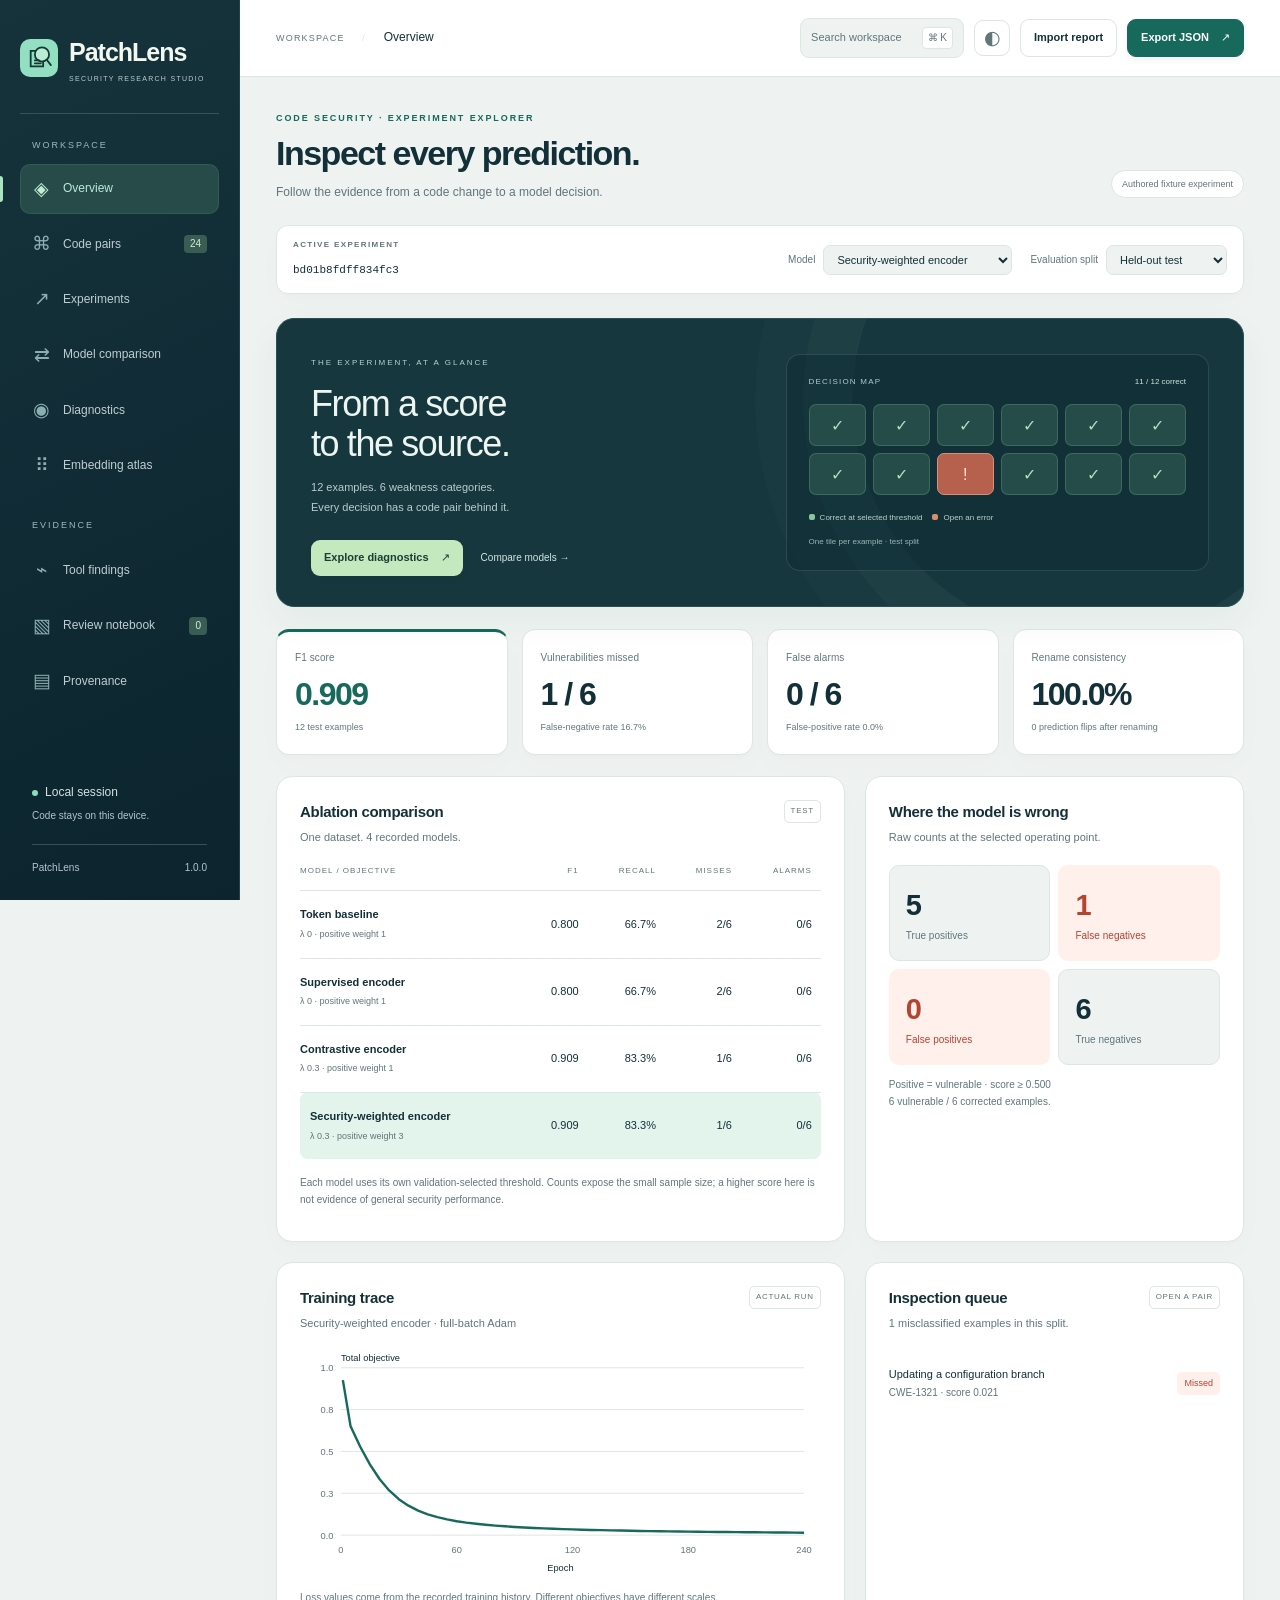
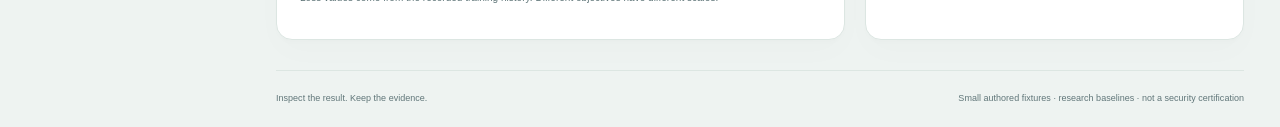
==== index.html @ 0af5da5a "Initial release: PatchLens v1.0.0" ====
<!doctype html>
<html lang="en">
<head>
  <meta charset="utf-8">
  <meta name="viewport" content="width=device-width,initial-scale=1">
  <meta name="description" content="Inspect code pairs, model errors and reproducible security experiments locally with PatchLens.">
  <meta http-equiv="Content-Security-Policy" content="default-src 'self' data: blob:; script-src 'sha256-Hl+Ly9SpTYzqA0KjKdd+//36eVW+ivmsk5MiHBC1AXw=' 'sha256-EKJKyY+rlJYrA6CJqOsAcLS37b0siCOhVwzy+y4cPiM=' 'sha256-wbDc1K1zsOACJIERGmEYnZxyXgAoA2zSU4NczpOBRTY=' 'sha256-Z3DfbkIzBqCAD15VVXySTmnmSOdvhHQYdDnRPcn3OjY='; style-src 'self' 'unsafe-inline'; img-src 'self' data: blob:; connect-src 'none'; object-src 'none'; base-uri 'none'">
  <meta name="theme-color" content="#102a32">
  <title>PatchLens · Security Research Studio</title>
  <link rel="icon" href="[data-uri]" type="image/svg+xml">
  <style>@font-face{font-family:PatchSans;src:local("Inter"),local("Segoe UI"),local("Arial");font-display:swap}
:root{--bg:#f5f6f2;--panel:#ffffff;--ink:#152c36;--muted:#596d75;--line:#dbe4df;--teal:#146d5d;--mint:#dff3e8;--nav:#142734;--nav-muted:#b3c5cc;--danger:#a74332;--danger-bg:#fff0e9;--warm:#926026;--warm-bg:#faf0d9;--code:#14252f;--code-ink:#e4ecea;--code-muted:#a9b9bf;--shadow:0 5px 20px rgba(24,44,42,.025);color-scheme:light}
:root[data-theme=dark]{--bg:#0f1d25;--panel:#172b35;--ink:#e9f2ef;--muted:#adc1c5;--line:#304651;--teal:#8bdfc5;--mint:#203f38;--nav:#0b1921;--nav-muted:#abc0c8;--danger:#ffb6a5;--danger-bg:#442f2e;--warm:#e4c188;--warm-bg:#3c3524;--code:#101d25;--code-ink:#e4ecea;--code-muted:#a9b9bf;color-scheme:dark}
*{box-sizing:border-box}body{margin:0;font-family:PatchSans,-apple-system,BlinkMacSystemFont,"Segoe UI",Arial,sans-serif;background:var(--bg);color:var(--ink);font-size:14px;line-height:1.55}button,input,select{font:inherit}button,select{cursor:pointer}button{color:inherit}a{color:var(--teal)}button:focus-visible,select:focus-visible,input:focus-visible,a:focus-visible,[tabindex]:focus-visible{outline:3px solid #ca8b54;outline-offset:3px}button:disabled{cursor:default;opacity:.45}.app-shell{display:grid;grid-template-columns:216px minmax(0,1fr);min-height:100vh}.sidebar{background:var(--nav);color:#edf4ee;padding:30px 18px 22px;display:flex;flex-direction:column;min-width:0}.brand{display:flex;align-items:center;gap:10px;text-decoration:none;color:#f2f7ef;font-size:22px;font-weight:650;letter-spacing:-.7px}.brand small{display:block;font-size:8px;letter-spacing:1.55px;font-weight:400;color:#bdcec9;margin-top:2px}.side-rule{height:1px;background:#364853;margin:28px 0}.nav-label{font-size:10px;letter-spacing:1.5px;color:var(--nav-muted);margin:0 12px 12px}.sidebar nav{display:grid;gap:5px}.nav-item{display:flex;align-items:center;gap:11px;border:0;background:transparent;color:#c7d5d7;padding:12px 13px;border-radius:8px;text-align:left;font-size:13px}.nav-item:hover{background:#213744}.nav-item.active{color:#a7f1d1;background:#29463f}.nav-symbol{font-size:19px;width:19px;text-align:center}.nav-count{font-size:10px;background:#37554c;border-radius:4px;padding:1px 6px;margin-left:auto;color:#d6eadf}.side-bottom{margin-top:auto;padding:90px 12px 0;color:#d5e1e0;font-size:12px}.status-dot{display:inline-block;width:6px;height:6px;border-radius:100%;background:#8bdfb7;margin-right:7px}.side-bottom small{display:block;font-size:10px;margin-top:6px;color:var(--nav-muted)}.version{border-top:1px solid #364853;margin-top:20px;padding-top:15px;color:var(--nav-muted);font-size:10px}.version span{float:right}.main-shell{min-width:0}.topbar{min-height:77px;display:flex;align-items:center;justify-content:space-between;gap:12px;padding:18px 34px;border-bottom:1px solid var(--line);background:var(--panel)}.breadcrumb{font-size:10px;letter-spacing:1.2px;color:var(--muted)}.breadcrumb span{padding:0 14px;color:var(--line)}.breadcrumb strong{font-size:12px;font-weight:500;letter-spacing:0;color:var(--ink)}.top-actions{display:flex;align-items:center;gap:8px}.button{border:1px solid var(--line);background:var(--panel);padding:9px 13px;border-radius:7px;font-size:12px;font-weight:550;white-space:nowrap}.button:hover{border-color:var(--teal)}.button.primary{background:var(--teal);color:var(--panel);border-color:var(--teal)}.button.primary span{margin-left:9px}.button.quiet{background:transparent}.icon-button{border:0;background:transparent;color:var(--muted);width:34px;height:34px;font-size:22px}.small-button{padding:5px 9px;font-size:11px;border:1px solid var(--line);background:var(--panel);border-radius:5px;color:var(--ink)}#main-content{max-width:1540px;margin:auto;padding:31px 34px 20px}.page-intro{display:flex;justify-content:space-between;gap:20px;align-items:center;margin-bottom:25px}.eyebrow{font-size:10px;letter-spacing:1.5px;color:var(--teal);font-weight:600}h1{font-family:Georgia,"Times New Roman",serif;font-size:37px;line-height:1.2;letter-spacing:-1.4px;font-weight:400;margin:9px 0 8px}.page-intro p{color:var(--muted);font-size:13px;margin:0}.fixture-badge{font-size:10px;white-space:nowrap;display:flex;align-items:center;gap:6px;color:var(--teal);background:var(--mint);padding:7px 10px;border-radius:5px}.fixture-badge span{width:5px;height:5px;background:var(--teal);border-radius:100%}.contextbar{display:flex;align-items:center;gap:19px;flex-wrap:wrap;background:var(--panel);border:1px solid var(--line);border-radius:10px;padding:15px 18px;margin-bottom:23px}.context-name{flex:1;min-width:170px}.micro-label{font-size:9px;letter-spacing:1.3px;color:var(--muted);display:block;margin-bottom:5px}.context-name strong{font-family:ui-monospace,SFMono-Regular,Consolas,monospace;font-size:12px;font-weight:500}.select-group{display:flex;gap:8px;align-items:center}.select-group label{color:var(--muted);font-size:11px}select{max-width:100%;background:var(--bg);border:1px solid var(--line);color:var(--ink);border-radius:6px;padding:8px 27px 8px 9px;font-size:11px}h2,h3{font-weight:550}h2{font-size:15px;margin:0}h3{font-size:13px;margin:0}.panel{background:var(--panel);border:1px solid var(--line);border-radius:11px;padding:20px;box-shadow:var(--shadow);min-width:0}.panel-head{display:flex;justify-content:space-between;gap:12px;align-items:start;margin-bottom:17px}.panel-head p{font-size:11px;color:var(--muted);margin:5px 0 0}.panel-tag{font-size:9px;letter-spacing:.5px;color:var(--muted);border:1px solid var(--line);padding:3px 6px;border-radius:4px;white-space:nowrap}.stats-grid{display:grid;grid-template-columns:repeat(4,minmax(0,1fr));gap:13px;margin-bottom:18px}.stat{padding:17px 18px;background:var(--panel);border:1px solid var(--line);border-radius:10px}.stat-title{font-size:11px;color:var(--muted)}.stat-value{font-size:30px;font-weight:550;letter-spacing:-1.3px;margin:7px 0 3px;line-height:1.3;font-variant-numeric:tabular-nums}.stat-detail{font-size:10px;color:var(--muted)}.stat.accent{background:var(--nav);color:#edf5ef;border-color:var(--nav)}.stat.accent .stat-title,.stat.accent .stat-detail{color:#bad1c9}.stat.accent .stat-value{color:#a9ebca}.grid-main{display:grid;grid-template-columns:minmax(0,1.6fr) minmax(270px,1fr);gap:18px;margin-bottom:18px}.grid-equal{display:grid;grid-template-columns:1fr 1fr;gap:18px;margin-bottom:18px}.table-wrap{overflow-x:auto}table{border-collapse:collapse;width:100%;font-size:11px}th{text-align:left;color:var(--muted);font-size:9px;text-transform:uppercase;letter-spacing:.7px;font-weight:500;padding:0 9px 12px;border-bottom:1px solid var(--line)}td{padding:13px 9px;border-bottom:1px solid var(--line);font-variant-numeric:tabular-nums}tr:last-child td{border-bottom:0}td.num{text-align:right}th.num{text-align:right}td:first-child,th:first-child{padding-left:0}.selected-row td{background:var(--mint)}.model-name{font-size:11px;font-weight:500;display:flex;gap:6px;align-items:center}.model-name i{display:inline-block;width:6px;height:6px;border-radius:100%;background:var(--teal)}.model-note{display:block;font-size:9px;color:var(--muted);margin-top:3px}.subtle-link{border:0;background:transparent;color:var(--teal);font-size:11px;text-align:left;padding:0}.metric-foot{color:var(--muted);font-size:10px;margin-top:15px}.matrix{display:grid;grid-template-columns:1fr 1fr;gap:8px}.matrix-cell{border-radius:7px;padding:13px;background:var(--bg)}.matrix-cell strong{display:block;font-size:26px;font-variant-numeric:tabular-nums;font-weight:550}.matrix-cell span{display:block;font-size:10px;color:var(--muted)}.matrix-cell.error{background:var(--danger-bg);color:var(--danger)}.matrix-cell.error span{color:var(--danger)}.matrix-caption{font-size:10px;color:var(--muted);margin:11px 0 0}.chart{width:100%;min-height:220px}.chart svg{display:block;width:100%;overflow:visible}.chart .grid{stroke:var(--line);stroke-width:1}.chart text{fill:var(--muted);font:11px PatchSans,Arial,sans-serif}.chart .axis-title{fill:var(--ink)}.chart .line{fill:none;stroke:var(--teal);stroke-width:2.3;stroke-linejoin:round}.chart .fill{fill:var(--mint)}.error-list{display:grid;gap:0}.error-row{width:100%;display:flex;justify-content:space-between;align-items:center;gap:15px;background:none;border:0;border-bottom:1px solid var(--line);padding:12px 0;text-align:left}.error-row:last-child{border-bottom:0}.error-row strong{font-size:12px;font-weight:500;display:block}.error-row small{font-size:10px;color:var(--muted);display:block;margin-top:2px}.pill{display:inline-block;border-radius:4px;padding:3px 6px;font-size:9px;white-space:nowrap;background:var(--mint);color:var(--teal)}.pill.risk{background:var(--danger-bg);color:var(--danger)}.pill.neutral{background:var(--bg);color:var(--muted)}.empty{color:var(--muted);font-size:12px;padding:20px 0;line-height:1.6}.note-line{font-size:11px;color:var(--muted);margin:15px 0 0;padding-top:13px;border-top:1px solid var(--line)}.pair-layout{display:grid;grid-template-columns:240px minmax(0,1fr);gap:17px}.pair-library{padding:15px}.search{width:100%;border:1px solid var(--line);border-radius:6px;padding:10px;background:var(--bg);color:var(--ink);font-size:12px}.pair-filters{display:flex;gap:8px;flex-wrap:wrap;margin:10px 0}.pair-filters select{flex:1;min-width:0}.pair-list{display:grid;gap:5px;max-height:655px;overflow:auto;margin-top:13px}.pair-option{border:1px solid transparent;text-align:left;padding:13px 11px;border-radius:6px;background:none;color:var(--ink)}.pair-option strong{display:block;font-size:12px;font-weight:500}.pair-option small{display:block;font-size:9px;color:var(--muted);margin-top:5px;letter-spacing:.35px}.pair-option.selected{background:var(--mint);border-color:var(--mint)}.pair-option:hover{border-color:var(--line)}.pair-detail{min-width:0}.pair-heading{display:flex;justify-content:space-between;align-items:center;gap:10px;margin-bottom:14px}.pair-heading h2{font-size:18px}.pair-heading p{font-size:10px;color:var(--muted);margin:5px 0 0}.code-grid{display:grid;grid-template-columns:1fr 1fr;gap:11px}.code-panel{background:var(--code);color:var(--code-ink);border-radius:9px;min-width:0;overflow:hidden}.code-head{padding:12px 13px;border-bottom:1px solid #38505a;display:flex;justify-content:space-between;gap:6px;align-items:center;font-size:11px}.code-head strong{font-weight:500}.code-head .copy{background:#263a45;border:1px solid #405560;border-radius:4px;color:#dbe8e4;font-size:9px;padding:3px 6px}.code-panel pre{margin:0;min-height:220px;padding:13px 0;font:11px/1.9 ui-monospace,SFMono-Regular,Consolas,monospace;white-space:pre-wrap;overflow-wrap:anywhere;tab-size:2}.code-line{display:block;padding:0 11px}.line-no{display:inline-block;min-width:22px;color:#94a9b3;font-size:9px;user-select:none}.line-change.before{background:#593d343d}.line-change.after{background:#285b4347}.token-keyword{color:#95d6ec}.token-string{color:#cfdaa3}.token-number{color:#e6b894}.code-score{border-top:1px solid #38505a;display:flex;justify-content:space-between;gap:12px;padding:11px 13px;font-size:10px;color:#bacbd0}.code-score strong{color:#f0f4e9;font-weight:500}.rationale{margin-top:13px}.rationale p{font-size:12px;color:var(--muted);margin:8px 0 15px}.rationale p:last-child{margin-bottom:0}.pair-meta{display:flex;gap:8px;flex-wrap:wrap;margin-top:14px}.threshold-panel{padding:18px;margin-bottom:18px;display:flex;gap:22px;align-items:center;flex-wrap:wrap}.threshold-panel .threshold-copy{min-width:200px;flex:1}.threshold-copy p{font-size:11px;color:var(--muted);margin:5px 0 0}.threshold-control{flex:1;min-width:190px;display:flex;gap:13px;align-items:center}.threshold-control input{accent-color:var(--teal);width:100%}.threshold-value{font-size:21px;font-variant-numeric:tabular-nums;min-width:47px}.legend{display:flex;gap:17px;flex-wrap:wrap;font-size:10px;color:var(--muted);margin-bottom:10px}.legend span{display:flex;gap:6px;align-items:center}.legend i{width:7px;height:7px;border-radius:100%;background:var(--teal)}.legend i.risk{background:var(--danger)}.embedding-layout{display:grid;grid-template-columns:minmax(0,2fr) minmax(220px,1fr);gap:18px}.embedding-chart{min-height:350px}.scatter-point{stroke:var(--panel);stroke-width:1.5;cursor:pointer}.scatter-point:hover,.scatter-point:focus{stroke:var(--ink);stroke-width:3}.point-inspector dl{margin:15px 0 0}.point-inspector dt{font-size:10px;color:var(--muted);margin-top:14px}.point-inspector dd{margin:3px 0;font-size:12px;overflow-wrap:anywhere}.point-inspector p{font-size:12px;color:var(--muted)}.point-inspector .button{margin-top:20px}.key-values{margin:0}.kv-row{display:grid;grid-template-columns:160px 1fr;gap:15px;padding:13px 0;border-bottom:1px solid var(--line);font-size:12px}.kv-row:last-child{border:0}.kv-row dt{color:var(--muted)}.kv-row dd{margin:0;overflow-wrap:anywhere}.hash{font:11px/1.7 ui-monospace,SFMono-Regular,Consolas,monospace}.checklist{list-style:none;padding:0;margin:0}.checklist li{font-size:12px;padding:10px 0;border-bottom:1px solid var(--line);display:flex;gap:8px}.checklist li:last-child{border:0}.checklist li::before{content:'✓';color:var(--teal)}.page-footer{display:flex;justify-content:space-between;gap:15px;flex-wrap:wrap;border-top:1px solid var(--line);padding-top:17px;margin-top:27px;color:var(--muted);font-size:9px}.notice{border-left:3px solid var(--warm);background:var(--warm-bg);color:var(--ink);padding:12px 15px;margin-bottom:18px;font-size:12px}.noscript{position:absolute;top:100px;left:20px;background:white;color:black;padding:20px}.skip{position:absolute;left:10px;top:-100px;background:var(--panel);padding:10px;z-index:100}.skip:focus{top:10px}#toast{position:fixed;bottom:24px;right:24px;max-width:calc(100% - 48px);border-radius:8px;background:var(--nav);color:#eef5ec;padding:13px 18px;box-shadow:0 5px 30px #0003;z-index:100;font-size:12px}[hidden]{display:none!important}.table-button{border:0;background:none;font:inherit;text-align:left;color:inherit;padding:0}.table-button:hover{text-decoration:underline}.detail-figure{font-size:36px;font-weight:500;letter-spacing:-1px;margin:15px 0 3px}.detail-caption{font-size:11px;color:var(--muted)}.source-banner{display:block;border-radius:10px;width:100%;margin:0 0 18px}.experiment-traits{display:flex;flex-wrap:wrap;gap:6px;margin:8px 0 0}
@media(min-width:1600px){#main-content{padding:38px 48px}.topbar{padding-left:48px;padding-right:48px}.app-shell{grid-template-columns:230px minmax(0,1fr)}}
@media(max-width:1150px){.app-shell{grid-template-columns:186px minmax(0,1fr)}.sidebar{padding:26px 12px}.brand{font-size:20px}.brand small{font-size:7px}.nav-item{font-size:12px;padding:11px 10px}#main-content{padding:26px 23px}.topbar{padding:17px 23px}.fixture-badge{display:none}.grid-main{grid-template-columns:minmax(0,1.4fr) minmax(240px,1fr)}.pair-layout{grid-template-columns:200px minmax(0,1fr)}.code-grid{grid-template-columns:1fr}.code-panel pre{min-height:160px}.stats-grid{gap:10px}.stat{padding:15px}.stat-value{font-size:27px}.contextbar{gap:12px}.select-group label{display:none}}
@media(max-width:850px){.app-shell{grid-template-columns:1fr}.sidebar{padding:15px 20px;gap:12px}.brand{font-size:22px}.brand small{font-size:8px}.side-rule,.nav-label,.side-bottom{display:none}.sidebar nav{display:flex;flex-wrap:wrap;gap:5px}.nav-item{padding:8px 11px}.nav-symbol{font-size:16px;width:16px}.nav-count{display:none}.grid-main,.embedding-layout{grid-template-columns:1fr 1fr}.stats-grid{grid-template-columns:repeat(4,1fr)}.topbar{min-height:65px}.code-grid{grid-template-columns:1fr}.pair-list{max-height:460px}}
@media(max-width:640px){#main-content{padding:23px 15px}.sidebar{padding:16px 15px}.brand img{width:30px;height:30px}.nav-item{font-size:11px;padding:8px 9px;min-height:40px}.nav-symbol{display:none}.topbar{padding:12px 15px;flex-wrap:wrap}.breadcrumb{font-size:9px}.top-actions{gap:6px}.button{font-size:11px;padding:8px 10px}h1{font-size:31px}.eyebrow{font-size:9px}.page-intro p{font-size:12px}.contextbar{padding:12px;gap:10px}.context-name{width:100%;flex:auto}.select-group{flex:1;min-width:0}.select-group select{width:100%}.stats-grid{grid-template-columns:1fr 1fr;gap:10px}.stat-value{font-size:29px}.grid-main,.grid-equal,.embedding-layout{grid-template-columns:1fr}.panel{padding:17px}.pair-layout{grid-template-columns:1fr}.pair-list{max-height:180px;grid-template-columns:1fr 1fr;gap:5px}.pair-option{padding:10px 8px}.pair-heading h2{font-size:17px}.code-grid{grid-template-columns:1fr}.code-panel pre{font-size:12px}.threshold-panel{gap:15px}.threshold-control{width:100%;flex:auto}.kv-row{grid-template-columns:1fr;gap:5px;padding:11px 0}.page-footer{font-size:10px}.fixture-badge{display:none}.table-wrap{margin:0 -2px}th,td{padding:10px 6px}table{font-size:10px}.model-name{font-size:10px}.model-note{font-size:9px}.select-group select{font-size:12px}.source-banner{border-radius:7px}}
@media(prefers-reduced-motion:reduce){*{scroll-behavior:auto!important;transition:none!important}}
@media print{.sidebar,.topbar,.contextbar,.page-footer,.threshold-panel,.pair-library{display:none}.app-shell{display:block}.panel,.stat{break-inside:avoid;box-shadow:none}.grid-main,.grid-equal{grid-template-columns:1fr 1fr}.page-intro{margin-top:0}body{background:white;color:black}.view[hidden]{display:none!important}#main-content{padding:0;max-width:none}}
.tool-explainer{margin-bottom:18px;border-left:3px solid var(--teal)}.tool-explainer p{font-size:12px;color:var(--muted)}.tool-findings{display:grid;gap:0}.finding-row{display:grid;grid-template-columns:65px minmax(0,1fr) 16px;gap:12px;text-align:left;padding:17px 0;border:0;border-bottom:1px solid var(--line);background:none;color:var(--ink)}.finding-row:last-child{border-bottom:0}.finding-row strong{display:block;font-size:12px}.finding-row small{display:block;color:var(--muted);font-size:10px;margin-top:5px;overflow-wrap:anywhere}.finding-row p{font-size:12px;margin:8px 0;overflow-wrap:anywhere}.finding-marker{font-size:9px;text-transform:uppercase;letter-spacing:.5px;background:var(--warm-bg);color:var(--warm);padding:5px 7px;align-self:start;border-radius:4px}.finding-row:hover strong{text-decoration:underline}@media(max-width:640px){.finding-row{grid-template-columns:1fr 15px}.finding-marker{grid-column:1/-1;width:max-content}}

/* Studio interface tokens and component styles. */
:root{--bg:#eef3f1;--panel:#fff;--ink:#132f37;--muted:#607679;--line:#dce6e2;--teal:#17695b;--mint:#e2f4eb;--nav:#102a32;--danger:#b44432;--danger-bg:#fff0ec;--shadow:0 3px 5px #123b2d03,0 12px 32px #123b2d04;--radius:16px;--violet:#7162b3;--coral:#d66f58}
:root[data-theme=dark]{--bg:#0b1b22;--panel:#142b34;--ink:#e8f4ef;--muted:#aac0bf;--line:#2a444a;--teal:#9be6c5;--mint:#21483d;--nav:#091e26;--danger:#ffb9a8;--danger-bg:#442d2b;--shadow:0 12px 32px #00000012;--violet:#b5a5ef;--coral:#ee9a84}
body{font-size:14px;line-height:1.6;letter-spacing:.02px}button,input,select,textarea{font:inherit}button{transition:background .16s,border-color .16s,transform .16s}button:active{transform:translateY(1px)}textarea:focus-visible{outline:3px solid #bd945b;outline-offset:3px}.sr-only{position:absolute;width:1px;height:1px;padding:0;margin:-1px;overflow:hidden;clip:rect(0,0,0,0);white-space:nowrap;border:0}
.app-shell{grid-template-columns:240px minmax(0,1fr)}.sidebar{position:sticky;top:0;height:100vh;padding:32px 20px 24px;background:linear-gradient(155deg,#16333c,#0b242e);border-right:1px solid #23414a;overflow-y:auto}.brand{font-size:25px;letter-spacing:-1px;gap:11px}.brand img{width:38px;height:38px}.brand small{font-size:7px;letter-spacing:1.3px;margin-top:1px}.side-rule{background:#35515a;margin:29px 0 24px}.nav-label{font-size:9px;letter-spacing:2px;margin-bottom:11px;color:#9eb8bd}.sidebar nav{gap:5px}.nav-item{position:relative;min-height:45px;padding:10px 12px;border-radius:10px;font-size:12px;gap:12px;color:#bfced0}.nav-item.active{background:#264b48;color:#bcebd8;box-shadow:inset 0 0 0 1px #54796652}.nav-item.active:before{content:'';position:absolute;left:-20px;top:12px;bottom:12px;width:3px;background:#a9e5be;border-radius:0 3px 3px 0}.nav-item:hover{background:#20404a}.nav-symbol{font-size:19px;color:#8baeb1}.nav-item.active .nav-symbol{color:#c0edcf}.nav-divider{font-size:9px;letter-spacing:2px;color:#9eb8bd;margin:22px 12px 8px}.nav-count{background:#3a5d53}.side-bottom{padding:40px 12px 0;margin-top:auto}.version{border-color:#35515a}.topbar{position:sticky;top:0;z-index:20;min-height:76px;padding:18px 36px;background:var(--panel)}.top-actions{gap:10px}.breadcrumb{font-size:9px}.command-trigger{display:flex;gap:20px;align-items:center;border:1px solid var(--line);border-radius:9px;background:var(--bg);color:var(--muted);font-size:11px;padding:8px 10px}kbd{font-family:inherit;font-size:10px;background:var(--panel);padding:2px 5px;border:1px solid var(--line);border-radius:4px}.icon-button{border:1px solid var(--line);border-radius:9px;font-size:19px;height:36px;width:36px}.button{border-radius:9px;padding:9px 13px;font-size:11px}.button.primary{box-shadow:0 3px 6px #0b3f2312}.button.primary:hover{filter:brightness(1.08)}.small-button{border-radius:7px;padding:6px 10px}.button.quiet:hover{background:var(--bg)}
#main-content{padding:34px 36px 22px;max-width:1640px}.page-intro{align-items:flex-end;margin-bottom:23px;gap:16px}.eyebrow{font-size:9px;letter-spacing:1.9px}h1{font-family:PatchSans,-apple-system,BlinkMacSystemFont,'Segoe UI',Arial,sans-serif;font-size:34px;line-height:1.2;font-weight:580;letter-spacing:-1.5px;margin:8px 0 9px}.page-intro p{font-size:12px;max-width:660px}.fixture-badge{border:1px solid var(--line);background:var(--panel);color:var(--muted);border-radius:100px;font-size:9px;padding:6px 10px;margin-bottom:4px}.contextbar{border-radius:12px;padding:13px 16px;gap:18px;margin-bottom:24px;box-shadow:var(--shadow)}.context-name{min-width:160px}.micro-label{font-size:8px;letter-spacing:1.35px;font-weight:600}.context-name strong{font-size:11px}.select-group label{font-size:10px}.select-group select{border-radius:7px;font-size:11px;padding-top:7px;padding-bottom:7px}h2{font-size:15px;letter-spacing:-.3px;font-weight:600}h3{font-weight:600}.panel{border-radius:var(--radius);padding:23px;box-shadow:var(--shadow)}.panel-head{margin-bottom:19px}.panel-head p{font-size:11px;line-height:1.5}.panel-tag{border-radius:5px;font-size:8px;letter-spacing:.7px;padding:4px 6px}.section-panel{margin-bottom:20px}.stats-grid{gap:14px;margin-bottom:21px}.stat{border-radius:13px;padding:20px 18px;box-shadow:var(--shadow);min-width:0}.stat-title{font-size:10px;letter-spacing:.1px}.stat-value{font-size:32px;font-weight:550;letter-spacing:-1.5px;margin:8px 0 5px}.stat-detail{font-size:9px;line-height:1.5}.stat.accent{background:var(--panel);color:var(--ink);border-color:var(--line);border-top:3px solid var(--teal);padding-top:18px}.stat.accent .stat-title,.stat.accent .stat-detail{color:var(--muted)}.stat.accent .stat-value{color:var(--teal)}.grid-main{gap:20px;grid-template-columns:minmax(0,1.5fr) minmax(280px,1fr);margin-bottom:20px}.grid-equal{gap:20px;margin-bottom:20px}.matrix-cell{border:1px solid var(--line);border-radius:10px;background:var(--bg);padding:16px}.matrix-cell.error{border-color:transparent}.matrix-cell strong{font-size:29px}.matrix-caption{line-height:1.7}.table-wrap{max-width:100%}th{font-size:8px;letter-spacing:1px;padding-bottom:13px}td{padding-top:15px;padding-bottom:15px}.model-name{font-weight:550}.selected-row td{background:var(--mint)}.selected-row td:first-child{padding-left:10px;border-radius:8px 0 0 8px}.selected-row td:last-child{border-radius:0 8px 8px 0}.chart .line{stroke-width:2.6}.chart text{font-size:10px}.pill{border-radius:5px;font-size:9px;padding:4px 7px}.metric-foot,.note-line{line-height:1.7}.error-row{padding:15px 0}.error-row strong{font-size:11px}.view{animation:reveal .2s ease-out}@keyframes reveal{from{opacity:.6;transform:translateY(4px)}to{opacity:1;transform:translateY(0)}}
.studio-hero{position:relative;display:grid;grid-template-columns:minmax(0,1.05fr) minmax(260px,1fr);gap:30px;padding:30px 34px;border-radius:18px;margin-bottom:22px;background:#17373f;color:#ecf5ef;overflow:hidden;border:1px solid #294e54;box-shadow:0 14px 36px #133c2f0c}.studio-hero:after{content:'';position:absolute;right:-90px;top:-160px;width:480px;height:480px;border:1px solid #88bea31b;border-radius:50%;box-shadow:0 0 0 48px #88bea30a,0 0 0 96px #88bea305;pointer-events:none}.hero-copy,.hero-evidence{position:relative;z-index:1}.hero-kicker{font-size:8px;letter-spacing:2px;color:#acd9c5}.hero-copy h2{font-size:36px;letter-spacing:-1.4px;line-height:1.12;font-weight:500;margin:13px 0}.hero-copy p{color:#bbcccd;font-size:11px;line-height:1.8;margin:0}.hero-actions{display:flex;align-items:center;gap:18px;margin-top:23px}.hero-actions .button.primary{background:#c5e9bf;color:#193e32;border:0}.hero-link{border:0;background:none;color:#d2e6df;font-size:10px;padding:7px 0}.hero-evidence{align-self:center;background:#0d293273;border:1px solid #5577755e;border-radius:14px;padding:21px 22px}.hero-evidence-heading{display:flex;justify-content:space-between;gap:10px;font-size:8px;letter-spacing:1.2px;color:#adcccb;margin-bottom:16px}.hero-evidence-heading span:last-child{letter-spacing:0;color:#d0e6d9}.evidence-map{display:grid;grid-template-columns:repeat(6,minmax(0,1fr));gap:7px}.evidence-cell{display:flex;align-items:center;justify-content:center;border:1px solid #719f8359;background:#254c49;color:#b2dfbf;border-radius:7px;height:42px;font-size:16px}.evidence-cell:hover{border-color:#c8f1ca;background:#35685d}.evidence-cell.incorrect{background:#b5614d;color:#ffebde;border-color:#d59079}.hero-legend{display:flex;flex-wrap:wrap;gap:10px;margin-top:17px;font-size:8px;color:#bdd2cc}.hero-legend i{display:inline-block;width:6px;height:6px;border-radius:2px;background:#8cc4a0;margin-right:5px}.hero-legend .error{background:#d98d70}.hero-evidence p{font-size:8px;color:#98b7b6;margin:11px 0 0}
.reference-line{fill:none;stroke:var(--muted);stroke-dasharray:4 5;stroke-width:1;opacity:.65}.confidence-line{stroke:var(--teal);stroke-width:3;opacity:.23}.calibration-dot{fill:var(--teal);stroke:var(--panel);stroke-width:2}.histogram{height:220px;display:flex;gap:8px;align-items:stretch;padding-top:14px;margin:16px 0 22px;border-bottom:1px solid var(--line);background:repeating-linear-gradient(to top,transparent,transparent 48px,var(--line) 49px,transparent 50px)}.histogram-bin{display:flex;flex:1;flex-direction:column;position:relative;min-width:0}.histogram-bars{display:flex;gap:3px;align-items:flex-end;height:100%}.histogram-bars span{flex:1;min-height:0;background:var(--teal);border-radius:4px 4px 0 0}.histogram-bars .vulnerable{background:var(--coral)}.histogram-bin small{position:absolute;bottom:-21px;width:100%;text-align:center;font-size:9px;color:var(--muted)}.distribution-summary{display:flex;gap:35px;border-top:1px solid var(--line);padding-top:16px;margin-top:21px}.distribution-summary span{display:block;color:var(--muted);font-size:10px}.distribution-summary strong{font-size:25px;font-weight:500;letter-spacing:-1px}.interval-track{position:relative;min-width:100px;max-width:210px;height:4px;background:var(--bg);border-radius:3px;margin:5px 0 10px}.interval-track span{position:absolute;height:4px;border-radius:3px;background:var(--coral);opacity:.4}.interval-track i{position:absolute;top:-2px;transform:translateX(-50%);width:8px;height:8px;border-radius:50%;background:var(--danger)}.interval-label{font-size:8px;color:var(--muted)}.cwe-button{color:var(--teal);white-space:nowrap}.margin-row{display:grid;grid-template-columns:minmax(130px,1fr) minmax(90px,1fr) 65px;align-items:center;gap:30px;border:0;border-bottom:1px solid var(--line);background:none;width:100%;padding:16px 0;text-align:left}.margin-row:last-child{border:0}.margin-row>span:first-child strong{display:block;font-size:11px;font-weight:500}.margin-row small{display:block;color:var(--muted);font-size:9px}.margin-row>strong{text-align:right;font:12px ui-monospace,monospace}.dumbbell{position:relative;height:3px;background:var(--bg)}.dumbbell span{position:absolute;height:3px;background:var(--line)}.dumbbell i{position:absolute;top:-3px;height:9px;width:9px;border-radius:50%;background:var(--teal);transform:translateX(-50%)}.dumbbell i.before{background:var(--coral)}.text-danger{color:var(--danger)}
.comparison-selectors{display:flex;align-items:center;gap:22px;margin-bottom:22px}.comparison-selectors>div{flex:1;min-width:0}.comparison-selectors select{width:100%;font-size:12px}.comparison-selectors small{display:block;font:9px ui-monospace,monospace;color:var(--muted);margin-top:7px;overflow-wrap:anywhere}.compare-arrow{font-size:24px;color:var(--teal)}.comparison-actions{display:grid;justify-items:end;gap:10px}.table-subtitle{display:block;font-size:9px;color:var(--muted);margin-top:4px}.comparison-selectors .micro-label{font-size:8px}
.review-toolbar{display:flex;justify-content:space-between;align-items:center;gap:20px;margin-bottom:20px}.review-toolbar p{font-size:11px;color:var(--muted);margin:5px 0 0}.review-toolbar>div:last-child{display:flex;gap:8px;flex-shrink:0}.review-layout{display:grid;grid-template-columns:260px minmax(0,1fr);gap:20px}.review-list-panel{padding:17px}.review-list-panel select{width:100%;margin:10px 0}#review-list{max-height:650px;overflow:auto}.review-option{display:block;width:100%;background:transparent;border:1px solid transparent;border-radius:8px;padding:13px 10px;text-align:left;margin:3px 0}.review-option.selected{background:var(--mint);border-color:var(--line)}.review-option strong{display:block;font-size:11px;font-weight:500;overflow-wrap:anywhere}.review-option small{display:block;font-size:9px;color:var(--muted);margin:3px 0 7px}.review-editor{min-width:0}.review-code{background:var(--code);color:var(--code-ink);font:11px/1.9 ui-monospace,SFMono-Regular,Consolas,monospace;padding:20px;border-radius:10px;white-space:pre-wrap;overflow-wrap:anywhere;margin:20px 0 10px}.review-assumption{font-size:11px;color:var(--muted);margin:0 0 20px}.review-editor select{width:100%;margin-bottom:20px;font-size:12px}.review-editor textarea{width:100%;resize:vertical;min-height:145px;max-height:500px;border:1px solid var(--line);border-radius:9px;background:var(--bg);color:var(--ink);padding:13px;font-size:12px;line-height:1.7}.review-save{display:flex;justify-content:space-between;align-items:center;gap:15px;margin-top:13px}.review-save span{font-size:9px;color:var(--muted)}.review-editor .note-line{font-size:10px}
.pair-layout{grid-template-columns:235px minmax(0,1fr);gap:20px}.pair-library{padding:17px}.search{border-radius:8px;font-size:11px;padding:10px 12px}.pair-option{border-radius:9px;padding:14px 11px}.pair-option strong{font-size:11px}.pair-heading h2{font-size:20px;letter-spacing:-.5px}.code-panel{border-radius:13px;border:1px solid #29434b}.code-head{padding:13px 15px;font-size:10px}.code-panel pre{font-size:11px;padding:17px 0;min-height:230px}.rationale{margin-top:17px}.rationale p{font-size:11px}.code-score{font-size:9px}.point-inspector .button{width:100%;text-align:center}.page-footer{margin-top:30px;padding-top:20px;font-size:9px}#toast{background:#0d303b;color:#e2f5e9;border:1px solid #537974;z-index:1000}
#command-dialog{width:min(610px,calc(100vw - 28px));max-height:min(680px,80vh);border:1px solid var(--line);border-radius:18px;padding:22px;background:var(--panel);color:var(--ink);box-shadow:0 35px 120px #00121b66}#command-dialog::backdrop{background:#061c2c80;backdrop-filter:blur(5px)}.command-heading{display:flex;justify-content:space-between;align-items:center;margin-bottom:17px}.command-heading h2{font-size:22px;letter-spacing:-.8px}.command-results{margin-top:14px;max-height:390px;overflow-y:auto}.command-item{display:flex;justify-content:space-between;align-items:center;width:100%;background:transparent;border:1px solid transparent;border-radius:8px;padding:12px 11px;text-align:left;gap:15px}.command-item:hover,.command-item:focus{background:var(--mint)}.command-item strong{display:block;font-size:12px;font-weight:500}.command-item small{display:block;font-size:9px;color:var(--muted);margin-top:2px}.command-help{font-size:9px;color:var(--muted);border-top:1px solid var(--line);padding-top:13px;margin:12px 0 0}
@media(min-width:1680px){.app-shell{grid-template-columns:250px minmax(0,1fr)}#main-content{padding:40px 48px}.topbar{padding-left:48px;padding-right:48px}.studio-hero{padding:34px 42px}.hero-copy h2{font-size:40px}}
@media(max-width:1250px){.app-shell{grid-template-columns:215px minmax(0,1fr)}.sidebar{padding-left:15px;padding-right:15px}.brand{font-size:23px}.brand small{font-size:6px}.nav-item{font-size:11px;padding-left:10px;gap:9px}.nav-item.active:before{left:-15px}#main-content{padding:28px 24px}.topbar{padding:17px 24px}.command-trigger{font-size:0;gap:0;border:0;background:none;padding:0}.command-trigger kbd{font-size:10px}.studio-hero{padding:27px;gap:25px}.hero-copy h2{font-size:32px}.hero-actions{gap:13px;flex-wrap:wrap}.grid-main{grid-template-columns:minmax(0,1.3fr) minmax(260px,1fr)}.pair-layout{grid-template-columns:205px minmax(0,1fr)}.comparison-selectors{gap:15px;flex-wrap:wrap}.comparison-actions{flex-basis:100%!important;justify-items:start}.review-layout{grid-template-columns:230px minmax(0,1fr)}.fixture-badge{display:none}.review-toolbar{align-items:flex-start;flex-wrap:wrap}}
@media(max-width:960px){.app-shell{grid-template-columns:1fr}.sidebar{position:relative;height:auto;padding:18px 22px;overflow:visible;display:block}.brand{font-size:24px}.brand small{font-size:7px}.sidebar nav{display:flex;flex-wrap:wrap;margin-top:18px;gap:5px}.side-rule,.nav-label,.side-bottom,.nav-divider{display:none}.nav-item{min-height:36px;font-size:11px;padding:7px 11px}.nav-item.active:before{display:none}.nav-count{display:none}.nav-symbol{font-size:16px;width:16px}.topbar{position:static}.studio-hero{grid-template-columns:1fr 1fr}.grid-main{grid-template-columns:minmax(0,1.3fr) minmax(260px,1fr)}.page-intro h1{font-size:32px}.code-grid{grid-template-columns:1fr}}
@media(max-width:640px){.sidebar{padding:17px 16px}.brand{font-size:23px}.brand img{width:34px;height:34px}.nav-item{font-size:10px;padding:7px 9px;min-height:35px}.nav-symbol{display:none}.sidebar nav{gap:4px;margin-top:17px}#main-content{padding:24px 15px}.topbar{padding:13px 15px;gap:12px}.top-actions{width:100%;gap:7px}.command-trigger{margin-right:auto;font-size:10px;gap:8px;background:var(--bg);border:1px solid var(--line);padding:7px 8px}.command-trigger kbd{display:none}.icon-button{width:33px;height:33px}.button{font-size:10px;padding:8px 10px}.page-intro{margin-bottom:19px}.page-intro h1{font-size:29px}.page-intro p{font-size:11px;line-height:1.7}.contextbar{gap:10px;border-radius:10px;margin-bottom:19px}.context-name{min-width:100%;width:100%}.select-group{min-width:0}.select-group select{font-size:11px}.studio-hero{grid-template-columns:1fr;gap:23px;padding:25px 23px;border-radius:15px}.hero-copy h2{font-size:34px}.hero-kicker{font-size:7px;letter-spacing:1.7px}.hero-actions{margin-top:18px}.hero-evidence{padding:17px 18px}.hero-evidence-heading{font-size:7px}.evidence-cell{height:35px;font-size:14px}.hero-legend{font-size:7px}.hero-evidence p{font-size:7px}.stats-grid{grid-template-columns:1fr 1fr;gap:10px}.stat{padding:16px 13px;min-height:118px}.stat.accent{padding-top:14px}.stat-value{font-size:28px}.stat-title{font-size:9px}.stat-detail{font-size:8px}.grid-main,.grid-equal,.embedding-layout{grid-template-columns:1fr;gap:17px}.panel{padding:18px;border-radius:13px}h2{font-size:14px}.panel-head p{font-size:10px}.panel-tag{font-size:7px}.panel-head{gap:8px}.table-wrap table{min-width:390px}.comparison-selectors .micro-label{font-size:7px}.comparison-selectors select{font-size:11px}.comparison-selectors{gap:12px}.compare-arrow{font-size:20px}.comparison-actions{width:100%;flex:auto;justify-items:start}.comparison-actions .button{width:100%}.review-layout,.pair-layout{grid-template-columns:1fr}.review-list-panel{padding:15px}#review-list{max-height:215px;display:grid;grid-template-columns:1fr 1fr;gap:5px}.review-option strong{font-size:10px}.review-option small{font-size:8px}.review-option .pill{font-size:7px}.review-toolbar p{font-size:10px}.review-toolbar>div:last-child{width:100%}.review-toolbar>div:last-child button{flex:1}.review-editor textarea{font-size:13px}.review-save{align-items:flex-start}.review-save span{font-size:8px}.review-code{font-size:11px;padding:14px}.margin-row{grid-template-columns:minmax(100px,1.2fr) minmax(70px,1fr) 46px;gap:15px}.margin-row>span:first-child strong{font-size:10px}.margin-row>strong{font-size:10px}.margin-row small{font-size:8px}.pair-heading h2{font-size:18px}.code-panel pre{min-height:170px}.pair-list{max-height:200px}.distribution-summary strong{font-size:23px}.histogram{gap:5px;height:190px}.histogram-bars{gap:2px}.key-values .kv-row{font-size:11px}.page-footer{font-size:8px}.embedding-chart{min-height:0}}
@media(prefers-reduced-motion:reduce){.view{animation:none}button{transition:none}}
@media print{.studio-hero,.command-trigger,.review-toolbar,.review-list-panel,.comparison-actions,.hero-actions{display:none}.sidebar{display:none}.topbar{display:none}.review-layout{grid-template-columns:1fr}.panel{box-shadow:none}.app-shell{display:block}.view{animation:none}}
</style>
</head>
<body>
  <a class="skip" href="#main-content">Skip to workbench</a>
  <div class="app-shell">
    <aside class="sidebar">
      <a href="#overview" class="brand" aria-label="PatchLens overview"><img src="[data-uri]" alt="" width="36" height="36"><span>PatchLens<small>SECURITY RESEARCH STUDIO</small></span></a>
      <div class="side-rule"></div>
      <div class="nav-label">WORKSPACE</div>
      <nav aria-label="Main navigation">
        <button class="nav-item active" data-route="overview" aria-current="page"><span class="nav-symbol">◈</span>Overview</button>
        <button class="nav-item" data-route="pairs"><span class="nav-symbol">⌘</span>Code pairs<span id="pair-count" class="nav-count">24</span></button>
        <button class="nav-item" data-route="experiments"><span class="nav-symbol">↗</span>Experiments</button>
        <button class="nav-item" data-route="compare"><span class="nav-symbol">⇄</span>Model comparison</button>
        <button class="nav-item" data-route="diagnostics"><span class="nav-symbol">◉</span>Diagnostics</button>
        <button class="nav-item" data-route="embeddings"><span class="nav-symbol">⠿</span>Embedding atlas</button>
        <span class="nav-divider">EVIDENCE</span>
        <button class="nav-item" data-route="tools"><span class="nav-symbol">⌁</span>Tool findings</button>
        <button class="nav-item" data-route="review"><span class="nav-symbol">▧</span>Review notebook<span id="review-count" class="nav-count">0</span></button>
        <button class="nav-item" data-route="provenance"><span class="nav-symbol">▤</span>Provenance</button>
      </nav>
      <div class="side-bottom"><span class="status-dot"></span>Local session<small>Code stays on this device.</small><div class="version">PatchLens <span id="version">1.0.0</span></div></div>
    </aside>
    <div class="main-shell">
      <header class="topbar">
        <div class="breadcrumb">WORKSPACE <span>/</span> <strong id="route-label">Overview</strong></div>
        <div class="top-actions"><button class="command-trigger" id="command-button" aria-label="Search pages and code pairs">Search workspace <kbd>⌘ K</kbd></button><button class="icon-button" id="theme-toggle" aria-label="Toggle dark appearance">◐</button><button class="button quiet" id="import-button">Import report</button><button class="button primary" id="export-button">Export JSON <span aria-hidden="true">↗</span></button></div>
        <input type="file" id="import-file" accept=".json,application/json" hidden>
      </header>
      <main id="main-content">
        <div class="page-intro"><div><div class="eyebrow" id="eyebrow">CODE SECURITY · EXPERIMENT EXPLORER</div><h1 id="page-title">Inspect every prediction.</h1><p id="page-description">Follow the evidence from a code change to a model decision.</p></div><div class="fixture-badge"><span></span>Authored fixture experiment</div></div>
        <div class="contextbar">
          <div class="context-name"><span class="micro-label">ACTIVE EXPERIMENT</span><strong id="experiment-id">Loading local report…</strong></div>
          <div class="select-group"><label for="model-select">Model</label><select id="model-select"></select></div>
          <div class="select-group"><label for="split-select">Evaluation split</label><select id="split-select"><option value="test">Held-out test</option><option value="validation">Validation</option><option value="train">Training</option></select></div>
        </div>
        <div id="notice" class="notice" role="status" hidden></div>
        <section id="view-overview" class="view" aria-label="Experiment overview"></section>
        <section id="view-pairs" class="view" aria-label="Code pair explorer" hidden></section>
        <section id="view-experiments" class="view" aria-label="Experiment comparison" hidden></section>
        <section id="view-compare" class="view" aria-label="Paired model comparison" hidden></section>
        <section id="view-diagnostics" class="view" aria-label="Model diagnostics" hidden></section>
        <section id="view-review" class="view" aria-label="Local review notebook" hidden></section>
        <section id="view-embeddings" class="view" aria-label="Embedding atlas" hidden></section>
        <section id="view-tools" class="view" aria-label="Static analysis findings" hidden></section>
        <section id="view-provenance" class="view" aria-label="Dataset provenance" hidden></section>
        <footer class="page-footer"><span>Inspect the result. Keep the evidence.</span><span>Small authored fixtures · research baselines · not a security certification</span></footer>
      </main>
    </div>
  </div>
  <div id="toast" role="status" aria-live="polite" hidden></div>
  <input type="file" id="comparison-file" accept=".json,application/json" hidden>
  <input type="file" id="review-file" accept=".json,application/json" hidden>
  <dialog id="command-dialog" aria-labelledby="command-title">
    <div class="command-heading"><h2 id="command-title">Go anywhere.</h2><button class="small-button" id="command-close" aria-label="Close workspace search">Esc</button></div>
    <label class="sr-only" for="command-search">Search pages and code pairs</label><input id="command-search" class="search" placeholder="Search pages, code pairs or actions…" autocomplete="off">
    <div id="command-results" class="command-results"></div>
    <p class="command-help">↑ ↓ to move · Enter to open · Esc to close</p>
  </dialog>
  <noscript><div class="noscript">JavaScript is needed for the interactive workbench. The same raw results are available in report.json.</div></noscript>
<script>window.PATCHLENS_REPORT = {"schema_version": "1.0", "project": "PatchLens", "version": "1.0.0", "experiment_id": "bd01b8fdff834fc3", "created_at": "2026-09-29T15:39:32.963570+00:00", "dataset": {"status": "passed", "examples": 48, "pairs": 24, "groups": 24, "splits": {"test": 12, "train": 24, "validation": 12}, "categories": {"CWE-1321": 8, "CWE-22": 8, "CWE-78": 8, "CWE-79": 8, "CWE-89": 8, "CWE-95": 8}, "fingerprint": "fa73f60b92dd6f82f9c38e027fb64bf32a63946806f6ae250eed488e2c4a1439", "checks": ["unique_ids", "binary_labels", "complete_pairs", "group_disjoint_splits", "whitespace_duplicate_leakage"], "limitations": ["No semantic or general near-duplicate detection", "Labels and source licences require human verification"], "name": "Authored JavaScript security fixtures", "scope": "Teaching and pipeline validation; not a representative benchmark"}, "environment": {"python": "3.12.14", "numpy": "2.3.5", "platform": "Linux-6.18.44-x86_64-with-glibc2.39"}, "config": {"seed": 17, "epochs": 240, "max_validation_fpr": 0.2, "vocabulary_features": 337, "learning_rate": 0.012, "temperature": 0.15, "hidden_dimension": 48, "embedding_dimension": 16, "regularization": 0.0001, "variants": [{"id": "linear", "name": "Token baseline", "kind": "linear", "contrastive_weight": 0.0, "positive_weight": 1.0}, {"id": "supervised", "name": "Supervised encoder", "kind": "encoder", "contrastive_weight": 0.0, "positive_weight": 1.0}, {"id": "contrastive", "name": "Contrastive encoder", "kind": "encoder", "contrastive_weight": 0.3, "positive_weight": 1.0}, {"id": "weighted", "name": "Security-weighted encoder", "kind": "encoder", "contrastive_weight": 0.3, "positive_weight": 3.0}]}, "samples": [{"id": "cwe79-message-vulnerable", "pair_id": "cwe79-message", "group_id": "cwe79-message", "split": "train", "label": 1, "cwe": "CWE-79", "title": "A message in the DOM", "code": "function renderMessage(input, target) {\n  target.innerHTML = input;\n}", "view_code": "function renderMessage(incomingValue, target) {\n  target.innerHTML = incomingValue;\n}", "rationale": "textContent avoids interpreting untrusted text as HTML at this sink.", "assumptions": "The intended output is plain text; target is an existing DOM element.", "source": "authored:patchlens-fixtures-v1", "licence": "CC0-1.0", "review_status": "Author-labelled teaching fixture; independent review pending"}, {"id": "cwe79-message-corrected", "pair_id": "cwe79-message", "group_id": "cwe79-message", "split": "train", "label": 0, "cwe": "CWE-79", "title": "A message in the DOM", "code": "function renderMessage(input, target) {\n  target.textContent = input;\n}", "view_code": "function renderMessage(incomingValue, target) {\n  target.textContent = incomingValue;\n}", "rationale": "textContent avoids interpreting untrusted text as HTML at this sink.", "assumptions": "The intended output is plain text; target is an existing DOM element.", "source": "authored:patchlens-fixtures-v1", "licence": "CC0-1.0", "review_status": "Author-labelled teaching fixture; independent review pending"}, {"id": "cwe79-greeting-vulnerable", "pair_id": "cwe79-greeting", "group_id": "cwe79-greeting", "split": "train", "label": 1, "cwe": "CWE-79", "title": "A personalised greeting", "code": "function greet(input, target) {\n  target.insertAdjacentHTML('beforeend', '\u003cp>' + input + '\u003c/p>');\n}", "view_code": "function greet(incomingValue, target) {\n  target.insertAdjacentHTML('beforeend', '\u003cp>' + incomingValue + '\u003c/p>');\n}", "rationale": "DOM construction keeps the untrusted greeting out of an HTML parser.", "assumptions": "A text-only paragraph is intended; document and target are trusted DOM objects.", "source": "authored:patchlens-fixtures-v1", "licence": "CC0-1.0", "review_status": "Author-labelled teaching fixture; independent review pending"}, {"id": "cwe79-greeting-corrected", "pair_id": "cwe79-greeting", "group_id": "cwe79-greeting", "split": "train", "label": 0, "cwe": "CWE-79", "title": "A personalised greeting", "code": "function greet(input, target) {\n  const paragraph = document.createElement('p');\n  paragraph.textContent = input;\n  target.appendChild(paragraph);\n}", "view_code": "function greet(incomingValue, target) {\n  const paragraph = document.createElement('p');\n  paragraph.textContent = incomingValue;\n  target.appendChild(paragraph);\n}", "rationale": "DOM construction keeps the untrusted greeting out of an HTML parser.", "assumptions": "A text-only paragraph is intended; document and target are trusted DOM objects.", "source": "authored:patchlens-fixtures-v1", "licence": "CC0-1.0", "review_status": "Author-labelled teaching fixture; independent review pending"}, {"id": "cwe79-caption-vulnerable", "pair_id": "cwe79-caption", "group_id": "cwe79-caption", "split": "validation", "label": 1, "cwe": "CWE-79", "title": "Replacing a caption", "code": "function caption(input, target) {\n  target.outerHTML = '\u003cspan>' + input + '\u003c/span>';\n}", "view_code": "function caption(incomingValue, target) {\n  target.outerHTML = '\u003cspan>' + incomingValue + '\u003c/span>';\n}", "rationale": "A text node preserves the caption without treating its content as markup.", "assumptions": "input is a string; replacement with a plain span matches the required behaviour.", "source": "authored:patchlens-fixtures-v1", "licence": "CC0-1.0", "review_status": "Author-labelled teaching fixture; independent review pending"}, {"id": "cwe79-caption-corrected", "pair_id": "cwe79-caption", "group_id": "cwe79-caption", "split": "validation", "label": 0, "cwe": "CWE-79", "title": "Replacing a caption", "code": "function caption(input, target) {\n  const replacement = document.createElement('span');\n  replacement.appendChild(document.createTextNode(input));\n  target.replaceWith(replacement);\n}", "view_code": "function caption(incomingValue, target) {\n  const replacement = document.createElement('span');\n  replacement.appendChild(document.createTextNode(incomingValue));\n  target.replaceWith(replacement);\n}", "rationale": "A text node preserves the caption without treating its content as markup.", "assumptions": "input is a string; replacement with a plain span matches the required behaviour.", "source": "authored:patchlens-fixtures-v1", "licence": "CC0-1.0", "review_status": "Author-labelled teaching fixture; independent review pending"}, {"id": "cwe79-document-vulnerable", "pair_id": "cwe79-document", "group_id": "cwe79-document", "split": "test", "label": 1, "cwe": "CWE-79", "title": "Writing a document title", "code": "function titleDocument(input, target) {\n  target.write('\u003ch1>' + input + '\u003c/h1>');\n}", "view_code": "function titleDocument(incomingValue, target) {\n  target.write('\u003ch1>' + incomingValue + '\u003c/h1>');\n}", "rationale": "The document title is inserted as text instead of concatenated HTML.", "assumptions": "target is an already loaded Document with a body; adding a heading is the intended behaviour.", "source": "authored:patchlens-fixtures-v1", "licence": "CC0-1.0", "review_status": "Author-labelled teaching fixture; independent review pending"}, {"id": "cwe79-document-corrected", "pair_id": "cwe79-document", "group_id": "cwe79-document", "split": "test", "label": 0, "cwe": "CWE-79", "title": "Writing a document title", "code": "function titleDocument(input, target) {\n  const heading = target.createElement('h1');\n  heading.textContent = input;\n  target.body.appendChild(heading);\n}", "view_code": "function titleDocument(incomingValue, target) {\n  const heading = target.createElement('h1');\n  heading.textContent = incomingValue;\n  target.body.appendChild(heading);\n}", "rationale": "The document title is inserted as text instead of concatenated HTML.", "assumptions": "target is an already loaded Document with a body; adding a heading is the intended behaviour.", "source": "authored:patchlens-fixtures-v1", "licence": "CC0-1.0", "review_status": "Author-labelled teaching fixture; independent review pending"}, {"id": "cwe89-lookup-vulnerable", "pair_id": "cwe89-lookup", "group_id": "cwe89-lookup", "split": "train", "label": 1, "cwe": "CWE-89", "title": "Looking up a user", "code": "async function findUser(input, db) {\n  return db.query(\"SELECT id FROM users WHERE name = '\" + input + \"'\");\n}", "view_code": "async function findUser(incomingValue, db) {\n  return db.query(\"SELECT id FROM users WHERE name = '\" + incomingValue + \"'\");\n}", "rationale": "A bound value cannot alter the SQL structure at this query location.", "assumptions": "db implements node-postgres parameter binding; identifiers are fixed and authorisation is handled separately.", "source": "authored:patchlens-fixtures-v1", "licence": "CC0-1.0", "review_status": "Author-labelled teaching fixture; independent review pending"}, {"id": "cwe89-lookup-corrected", "pair_id": "cwe89-lookup", "group_id": "cwe89-lookup", "split": "train", "label": 0, "cwe": "CWE-89", "title": "Looking up a user", "code": "async function findUser(input, db) {\n  return db.query('SELECT id FROM users WHERE name = $1', [input]);\n}", "view_code": "async function findUser(incomingValue, db) {\n  return db.query('SELECT id FROM users WHERE name = $1', [incomingValue]);\n}", "rationale": "A bound value cannot alter the SQL structure at this query location.", "assumptions": "db implements node-postgres parameter binding; identifiers are fixed and authorisation is handled separately.", "source": "authored:patchlens-fixtures-v1", "licence": "CC0-1.0", "review_status": "Author-labelled teaching fixture; independent review pending"}, {"id": "cwe89-search-vulnerable", "pair_id": "cwe89-search", "group_id": "cwe89-search", "split": "train", "label": 1, "cwe": "CWE-89", "title": "Searching a product catalogue", "code": "async function searchProducts(input, db) {\n  const sql = \"SELECT sku FROM products WHERE title LIKE '%\" + input + \"%'\";\n  return db.query(sql);\n}", "view_code": "async function searchProducts(incomingValue, db) {\n  const sql = \"SELECT sku FROM products WHERE title LIKE '%\" + incomingValue + \"%'\";\n  return db.query(sql);\n}", "rationale": "Parameter binding separates the pattern value from executable query syntax.", "assumptions": "node-postgres is used; wildcard interpretation is intentional and search authorisation is outside this example.", "source": "authored:patchlens-fixtures-v1", "licence": "CC0-1.0", "review_status": "Author-labelled teaching fixture; independent review pending"}, {"id": "cwe89-search-corrected", "pair_id": "cwe89-search", "group_id": "cwe89-search", "split": "train", "label": 0, "cwe": "CWE-89", "title": "Searching a product catalogue", "code": "async function searchProducts(input, db) {\n  const sql = 'SELECT sku FROM products WHERE title LIKE $1';\n  return db.query(sql, ['%' + input + '%']);\n}", "view_code": "async function searchProducts(incomingValue, db) {\n  const sql = 'SELECT sku FROM products WHERE title LIKE $1';\n  return db.query(sql, ['%' + incomingValue + '%']);\n}", "rationale": "Parameter binding separates the pattern value from executable query syntax.", "assumptions": "node-postgres is used; wildcard interpretation is intentional and search authorisation is outside this example.", "source": "authored:patchlens-fixtures-v1", "licence": "CC0-1.0", "review_status": "Author-labelled teaching fixture; independent review pending"}, {"id": "cwe89-delete-vulnerable", "pair_id": "cwe89-delete", "group_id": "cwe89-delete", "split": "validation", "label": 1, "cwe": "CWE-89", "title": "Deleting an item by identifier", "code": "async function removeItem(input, db) {\n  return db.query('DELETE FROM items WHERE id = ' + input);\n}", "view_code": "async function removeItem(incomingValue, db) {\n  return db.query('DELETE FROM items WHERE id = ' + incomingValue);\n}", "rationale": "Binding the identifier as a value prevents it from extending the DELETE statement.", "assumptions": "node-postgres binding and upstream ownership checks are assumed; this only addresses SQL injection.", "source": "authored:patchlens-fixtures-v1", "licence": "CC0-1.0", "review_status": "Author-labelled teaching fixture; independent review pending"}, {"id": "cwe89-delete-corrected", "pair_id": "cwe89-delete", "group_id": "cwe89-delete", "split": "validation", "label": 0, "cwe": "CWE-89", "title": "Deleting an item by identifier", "code": "async function removeItem(input, db) {\n  return db.query('DELETE FROM items WHERE id = $1', [input]);\n}", "view_code": "async function removeItem(incomingValue, db) {\n  return db.query('DELETE FROM items WHERE id = $1', [incomingValue]);\n}", "rationale": "Binding the identifier as a value prevents it from extending the DELETE statement.", "assumptions": "node-postgres binding and upstream ownership checks are assumed; this only addresses SQL injection.", "source": "authored:patchlens-fixtures-v1", "licence": "CC0-1.0", "review_status": "Author-labelled teaching fixture; independent review pending"}, {"id": "cwe89-sort-vulnerable", "pair_id": "cwe89-sort", "group_id": "cwe89-sort", "split": "test", "label": 1, "cwe": "CWE-89", "title": "Choosing a sort direction", "code": "async function sortedUsers(input, db) {\n  return db.query('SELECT name FROM users ORDER BY name ' + input);\n}", "view_code": "async function sortedUsers(incomingValue, db) {\n  return db.query('SELECT name FROM users ORDER BY name ' + incomingValue);\n}", "rationale": "Only fixed direction tokens can reach the SQL statement.", "assumptions": "Only ascending and descending order are valid product options; column and table identifiers are fixed.", "source": "authored:patchlens-fixtures-v1", "licence": "CC0-1.0", "review_status": "Author-labelled teaching fixture; independent review pending"}, {"id": "cwe89-sort-corrected", "pair_id": "cwe89-sort", "group_id": "cwe89-sort", "split": "test", "label": 0, "cwe": "CWE-89", "title": "Choosing a sort direction", "code": "async function sortedUsers(input, db) {\n  const direction = input === 'desc' ? 'DESC' : 'ASC';\n  return db.query('SELECT name FROM users ORDER BY name ' + direction);\n}", "view_code": "async function sortedUsers(incomingValue, db) {\n  const direction = incomingValue === 'desc' ? 'DESC' : 'ASC';\n  return db.query('SELECT name FROM users ORDER BY name ' + direction);\n}", "rationale": "Only fixed direction tokens can reach the SQL statement.", "assumptions": "Only ascending and descending order are valid product options; column and table identifiers are fixed.", "source": "authored:patchlens-fixtures-v1", "licence": "CC0-1.0", "review_status": "Author-labelled teaching fixture; independent review pending"}, {"id": "cwe78-checksum-vulnerable", "pair_id": "cwe78-checksum", "group_id": "cwe78-checksum", "split": "train", "label": 1, "cwe": "CWE-78", "title": "Computing a file checksum", "code": "function checksum(input, childProcess) {\n  return childProcess.execSync('sha256sum ' + input);\n}", "view_code": "function checksum(incomingValue, childProcess) {\n  return childProcess.execSync('sha256sum ' + incomingValue);\n}", "rationale": "execFileSync passes the filename without a shell, and -- ends command options.", "assumptions": "GNU sha256sum is installed; access to the file is authorised elsewhere; only shell injection is addressed.", "source": "authored:patchlens-fixtures-v1", "licence": "CC0-1.0", "review_status": "Author-labelled teaching fixture; independent review pending"}, {"id": "cwe78-checksum-corrected", "pair_id": "cwe78-checksum", "group_id": "cwe78-checksum", "split": "train", "label": 0, "cwe": "CWE-78", "title": "Computing a file checksum", "code": "function checksum(input, childProcess) {\n  return childProcess.execFileSync('sha256sum', ['--', input]);\n}", "view_code": "function checksum(incomingValue, childProcess) {\n  return childProcess.execFileSync('sha256sum', ['--', incomingValue]);\n}", "rationale": "execFileSync passes the filename without a shell, and -- ends command options.", "assumptions": "GNU sha256sum is installed; access to the file is authorised elsewhere; only shell injection is addressed.", "source": "authored:patchlens-fixtures-v1", "licence": "CC0-1.0", "review_status": "Author-labelled teaching fixture; independent review pending"}, {"id": "cwe78-metadata-vulnerable", "pair_id": "cwe78-metadata", "group_id": "cwe78-metadata", "split": "train", "label": 1, "cwe": "CWE-78", "title": "Reading file metadata", "code": "function metadata(input, childProcess) {\n  return childProcess.execSync('stat ' + input);\n}", "view_code": "function metadata(incomingValue, childProcess) {\n  return childProcess.execSync('stat ' + incomingValue);\n}", "rationale": "The executable receives an argument array instead of a shell command string.", "assumptions": "GNU stat is used; -- is supported; the caller is allowed to inspect the selected file.", "source": "authored:patchlens-fixtures-v1", "licence": "CC0-1.0", "review_status": "Author-labelled teaching fixture; independent review pending"}, {"id": "cwe78-metadata-corrected", "pair_id": "cwe78-metadata", "group_id": "cwe78-metadata", "split": "train", "label": 0, "cwe": "CWE-78", "title": "Reading file metadata", "code": "function metadata(input, childProcess) {\n  return childProcess.execFileSync('stat', ['--', input]);\n}", "view_code": "function metadata(incomingValue, childProcess) {\n  return childProcess.execFileSync('stat', ['--', incomingValue]);\n}", "rationale": "The executable receives an argument array instead of a shell command string.", "assumptions": "GNU stat is used; -- is supported; the caller is allowed to inspect the selected file.", "source": "authored:patchlens-fixtures-v1", "licence": "CC0-1.0", "review_status": "Author-labelled teaching fixture; independent review pending"}, {"id": "cwe78-hostname-vulnerable", "pair_id": "cwe78-hostname", "group_id": "cwe78-hostname", "split": "validation", "label": 1, "cwe": "CWE-78", "title": "Resolving a selected host", "code": "function resolveHost(input, childProcess) {\n  return childProcess.execSync('getent hosts ' + input);\n}", "view_code": "function resolveHost(incomingValue, childProcess) {\n  return childProcess.execSync('getent hosts ' + incomingValue);\n}", "rationale": "A restricted hostname and an argument-array API avoid shell interpretation and option-like input.", "assumptions": "A trusted getent executable is installed; DNS access policy and resource limits are handled separately.", "source": "authored:patchlens-fixtures-v1", "licence": "CC0-1.0", "review_status": "Author-labelled teaching fixture; independent review pending"}, {"id": "cwe78-hostname-corrected", "pair_id": "cwe78-hostname", "group_id": "cwe78-hostname", "split": "validation", "label": 0, "cwe": "CWE-78", "title": "Resolving a selected host", "code": "function resolveHost(input, childProcess) {\n  if (!/^[A-Za-z0-9][A-Za-z0-9.-]{0,252}$/.test(input)) {\n    throw new Error('Invalid hostname');\n  }\n  return childProcess.execFileSync('getent', ['hosts', input]);\n}", "view_code": "function resolveHost(incomingValue, childProcess) {\n  if (!/^[A-Za-z0-9][A-Za-z0-9.-]{0,252}$/.test(incomingValue)) {\n    throw new Error('Invalid hostname');\n  }\n  return childProcess.execFileSync('getent', ['hosts', incomingValue]);\n}", "rationale": "A restricted hostname and an argument-array API avoid shell interpretation and option-like input.", "assumptions": "A trusted getent executable is installed; DNS access policy and resource limits are handled separately.", "source": "authored:patchlens-fixtures-v1", "licence": "CC0-1.0", "review_status": "Author-labelled teaching fixture; independent review pending"}, {"id": "cwe78-listing-vulnerable", "pair_id": "cwe78-listing", "group_id": "cwe78-listing", "split": "test", "label": 1, "cwe": "CWE-78", "title": "Listing a selected directory", "code": "function listDirectory(input, childProcess) {\n  return childProcess.execSync('ls -l ' + input);\n}", "view_code": "function listDirectory(incomingValue, childProcess) {\n  return childProcess.execSync('ls -l ' + incomingValue);\n}", "rationale": "Separating arguments removes shell metacharacter interpretation at this call.", "assumptions": "GNU ls is used; directory access is authorised separately. The example is scoped to command injection.", "source": "authored:patchlens-fixtures-v1", "licence": "CC0-1.0", "review_status": "Author-labelled teaching fixture; independent review pending"}, {"id": "cwe78-listing-corrected", "pair_id": "cwe78-listing", "group_id": "cwe78-listing", "split": "test", "label": 0, "cwe": "CWE-78", "title": "Listing a selected directory", "code": "function listDirectory(input, childProcess) {\n  return childProcess.execFileSync('ls', ['-l', '--', input]);\n}", "view_code": "function listDirectory(incomingValue, childProcess) {\n  return childProcess.execFileSync('ls', ['-l', '--', incomingValue]);\n}", "rationale": "Separating arguments removes shell metacharacter interpretation at this call.", "assumptions": "GNU ls is used; directory access is authorised separately. The example is scoped to command injection.", "source": "authored:patchlens-fixtures-v1", "licence": "CC0-1.0", "review_status": "Author-labelled teaching fixture; independent review pending"}, {"id": "cwe22-document-vulnerable", "pair_id": "cwe22-document", "group_id": "cwe22-document", "split": "train", "label": 1, "cwe": "CWE-22", "title": "Reading a document by name", "code": "function readDocument(input, fs, path, base) {\n  return fs.readFileSync(path.join(base, input), 'utf8');\n}", "view_code": "function readDocument(incomingValue, fs, path, base) {\n  return fs.readFileSync(path.join(base, incomingValue), 'utf8');\n}", "rationale": "Canonical path containment prevents escape through .., absolute paths and already-existing symlinks.", "assumptions": "base is not a filesystem root; the directory tree cannot be changed by an attacker between check and read; regular files only.", "source": "authored:patchlens-fixtures-v1", "licence": "CC0-1.0", "review_status": "Author-labelled teaching fixture; independent review pending"}, {"id": "cwe22-document-corrected", "pair_id": "cwe22-document", "group_id": "cwe22-document", "split": "train", "label": 0, "cwe": "CWE-22", "title": "Reading a document by name", "code": "function readDocument(input, fs, path, base) {\n  const root = fs.realpathSync(base);\n  const file = fs.realpathSync(path.resolve(root, input));\n  if (!file.startsWith(root + path.sep)) throw new Error('Outside root');\n  return fs.readFileSync(file, 'utf8');\n}", "view_code": "function readDocument(incomingValue, fs, path, base) {\n  const root = fs.realpathSync(base);\n  const file = fs.realpathSync(path.resolve(root, incomingValue));\n  if (!file.startsWith(root + path.sep)) throw new Error('Outside root');\n  return fs.readFileSync(file, 'utf8');\n}", "rationale": "Canonical path containment prevents escape through .., absolute paths and already-existing symlinks.", "assumptions": "base is not a filesystem root; the directory tree cannot be changed by an attacker between check and read; regular files only.", "source": "authored:patchlens-fixtures-v1", "licence": "CC0-1.0", "review_status": "Author-labelled teaching fixture; independent review pending"}, {"id": "cwe22-template-vulnerable", "pair_id": "cwe22-template", "group_id": "cwe22-template", "split": "train", "label": 1, "cwe": "CWE-22", "title": "Loading a named template", "code": "function loadTemplate(input, fs, templateRoot) {\n  return fs.readFileSync(templateRoot + '/' + input + '.html', 'utf8');\n}", "view_code": "function loadTemplate(incomingValue, fs, templateRoot) {\n  return fs.readFileSync(templateRoot + '/' + incomingValue + '.html', 'utf8');\n}", "rationale": "An own-property allowlist prevents input from constructing a filesystem path.", "assumptions": "Only the two listed templates are supported; their files and templateRoot are trusted and not symlinks to private files.", "source": "authored:patchlens-fixtures-v1", "licence": "CC0-1.0", "review_status": "Author-labelled teaching fixture; independent review pending"}, {"id": "cwe22-template-corrected", "pair_id": "cwe22-template", "group_id": "cwe22-template", "split": "train", "label": 0, "cwe": "CWE-22", "title": "Loading a named template", "code": "function loadTemplate(input, fs, templateRoot) {\n  const templates = { welcome: 'welcome.html', receipt: 'receipt.html' };\n  if (!Object.hasOwn(templates, input)) throw new Error('Unknown template');\n  return fs.readFileSync(templateRoot + '/' + templates[input], 'utf8');\n}", "view_code": "function loadTemplate(incomingValue, fs, templateRoot) {\n  const templates = { welcome: 'welcome.html', receipt: 'receipt.html' };\n  if (!Object.hasOwn(templates, incomingValue)) throw new Error('Unknown template');\n  return fs.readFileSync(templateRoot + '/' + templates[incomingValue], 'utf8');\n}", "rationale": "An own-property allowlist prevents input from constructing a filesystem path.", "assumptions": "Only the two listed templates are supported; their files and templateRoot are trusted and not symlinks to private files.", "source": "authored:patchlens-fixtures-v1", "licence": "CC0-1.0", "review_status": "Author-labelled teaching fixture; independent review pending"}, {"id": "cwe22-avatar-vulnerable", "pair_id": "cwe22-avatar", "group_id": "cwe22-avatar", "split": "validation", "label": 1, "cwe": "CWE-22", "title": "Loading an avatar file", "code": "function readAvatar(input, fs, path, avatarRoot) {\n  return fs.readFileSync(path.resolve(avatarRoot, input));\n}", "view_code": "function readAvatar(incomingValue, fs, path, avatarRoot) {\n  return fs.readFileSync(path.resolve(avatarRoot, incomingValue));\n}", "rationale": "A fixed filename grammar excludes path components and absolute-path forms.", "assumptions": "The avatar directory contains only trusted regular files with these names and no attacker-controlled symlinks.", "source": "authored:patchlens-fixtures-v1", "licence": "CC0-1.0", "review_status": "Author-labelled teaching fixture; independent review pending"}, {"id": "cwe22-avatar-corrected", "pair_id": "cwe22-avatar", "group_id": "cwe22-avatar", "split": "validation", "label": 0, "cwe": "CWE-22", "title": "Loading an avatar file", "code": "function readAvatar(input, fs, path, avatarRoot) {\n  if (!/^[a-f0-9]{32}\\.png$/.test(input)) throw new Error('Invalid avatar id');\n  return fs.readFileSync(path.join(avatarRoot, input));\n}", "view_code": "function readAvatar(incomingValue, fs, path, avatarRoot) {\n  if (!/^[a-f0-9]{32}\\.png$/.test(incomingValue)) throw new Error('Invalid avatar id');\n  return fs.readFileSync(path.join(avatarRoot, incomingValue));\n}", "rationale": "A fixed filename grammar excludes path components and absolute-path forms.", "assumptions": "The avatar directory contains only trusted regular files with these names and no attacker-controlled symlinks.", "source": "authored:patchlens-fixtures-v1", "licence": "CC0-1.0", "review_status": "Author-labelled teaching fixture; independent review pending"}, {"id": "cwe22-archive-vulnerable", "pair_id": "cwe22-archive", "group_id": "cwe22-archive", "split": "test", "label": 1, "cwe": "CWE-22", "title": "Selecting an archived report", "code": "function readReport(input, fs, path, archive) {\n  const file = path.resolve(archive, input);\n  return fs.readFileSync(file);\n}", "view_code": "function readReport(incomingValue, fs, path, archive) {\n  const file = path.resolve(archive, incomingValue);\n  return fs.readFileSync(file);\n}", "rationale": "The canonical relative path is checked against parent traversal and cross-volume absolute paths.", "assumptions": "The archive tree is immutable to untrusted actors during the read; the chosen file is otherwise authorised.", "source": "authored:patchlens-fixtures-v1", "licence": "CC0-1.0", "review_status": "Author-labelled teaching fixture; independent review pending"}, {"id": "cwe22-archive-corrected", "pair_id": "cwe22-archive", "group_id": "cwe22-archive", "split": "test", "label": 0, "cwe": "CWE-22", "title": "Selecting an archived report", "code": "function readReport(input, fs, path, archive) {\n  const root = fs.realpathSync(archive);\n  const file = fs.realpathSync(path.resolve(root, input));\n  const relative = path.relative(root, file);\n  if (!relative || relative === '..' || relative.startsWith('..' + path.sep) || path.isAbsolute(relative)) {\n    throw new Error('Outside archive');\n  }\n  return fs.readFileSync(file);\n}", "view_code": "function readReport(incomingValue, fs, path, archive) {\n  const root = fs.realpathSync(archive);\n  const file = fs.realpathSync(path.resolve(root, incomingValue));\n  const relative = path.relative(root, file);\n  if (!relative || relative === '..' || relative.startsWith('..' + path.sep) || path.isAbsolute(relative)) {\n    throw new Error('Outside archive');\n  }\n  return fs.readFileSync(file);\n}", "rationale": "The canonical relative path is checked against parent traversal and cross-volume absolute paths.", "assumptions": "The archive tree is immutable to untrusted actors during the read; the chosen file is otherwise authorised.", "source": "authored:patchlens-fixtures-v1", "licence": "CC0-1.0", "review_status": "Author-labelled teaching fixture; independent review pending"}, {"id": "cwe1321-settings-vulnerable", "pair_id": "cwe1321-settings", "group_id": "cwe1321-settings", "split": "train", "label": 1, "cwe": "CWE-1321", "title": "Updating a nested setting", "code": "function updateSetting(input, value) {\n  const settings = { theme: {} };\n  settings[input].enabled = value;\n  return settings;\n}", "view_code": "function updateSetting(incomingValue, value) {\n  const settings = { theme: {} };\n  settings[incomingValue].enabled = value;\n  return settings;\n}", "rationale": "Restricting the key prevents inherited prototype objects from becoming a mutation target.", "assumptions": "Only the theme setting is valid; changing the accepted API to this schema is intentional.", "source": "authored:patchlens-fixtures-v1", "licence": "CC0-1.0", "review_status": "Author-labelled teaching fixture; independent review pending"}, {"id": "cwe1321-settings-corrected", "pair_id": "cwe1321-settings", "group_id": "cwe1321-settings", "split": "train", "label": 0, "cwe": "CWE-1321", "title": "Updating a nested setting", "code": "function updateSetting(input, value) {\n  if (input !== 'theme') throw new Error('Unknown setting');\n  return { theme: { enabled: value } };\n}", "view_code": "function updateSetting(incomingValue, value) {\n  if (incomingValue !== 'theme') throw new Error('Unknown setting');\n  return { theme: { enabled: value } };\n}", "rationale": "Restricting the key prevents inherited prototype objects from becoming a mutation target.", "assumptions": "Only the theme setting is valid; changing the accepted API to this schema is intentional.", "source": "authored:patchlens-fixtures-v1", "licence": "CC0-1.0", "review_status": "Author-labelled teaching fixture; independent review pending"}, {"id": "cwe1321-merge-vulnerable", "pair_id": "cwe1321-merge", "group_id": "cwe1321-merge", "split": "train", "label": 1, "cwe": "CWE-1321", "title": "Copying preferences into an object", "code": "function copyPreferences(input, target) {\n  return Object.assign(target, input);\n}", "view_code": "function copyPreferences(incomingValue, target) {\n  return Object.assign(target, incomingValue);\n}", "rationale": "A fixed own-key schema prevents special prototype keys from being assigned.", "assumptions": "input is an untrusted plain parsed object; target is a normal object; theme and density are data fields without setters.", "source": "authored:patchlens-fixtures-v1", "licence": "CC0-1.0", "review_status": "Author-labelled teaching fixture; independent review pending"}, {"id": "cwe1321-merge-corrected", "pair_id": "cwe1321-merge", "group_id": "cwe1321-merge", "split": "train", "label": 0, "cwe": "CWE-1321", "title": "Copying preferences into an object", "code": "function copyPreferences(input, target) {\n  for (const key of ['theme', 'density']) {\n    if (Object.hasOwn(input, key)) target[key] = input[key];\n  }\n  return target;\n}", "view_code": "function copyPreferences(incomingValue, target) {\n  for (const key of ['theme', 'density']) {\n    if (Object.hasOwn(incomingValue, key)) target[key] = incomingValue[key];\n  }\n  return target;\n}", "rationale": "A fixed own-key schema prevents special prototype keys from being assigned.", "assumptions": "input is an untrusted plain parsed object; target is a normal object; theme and density are data fields without setters.", "source": "authored:patchlens-fixtures-v1", "licence": "CC0-1.0", "review_status": "Author-labelled teaching fixture; independent review pending"}, {"id": "cwe1321-dictionary-vulnerable", "pair_id": "cwe1321-dictionary", "group_id": "cwe1321-dictionary", "split": "validation", "label": 1, "cwe": "CWE-1321", "title": "Building a preference dictionary", "code": "function dictionary(input) {\n  const result = {};\n  for (const key of Object.keys(input)) result[key] = input[key];\n  return result;\n}", "view_code": "function dictionary(incomingValue) {\n  const result = {};\n  for (const key of Object.keys(incomingValue)) result[key] = incomingValue[key];\n  return result;\n}", "rationale": "A null-prototype dictionary has no inherited __proto__ setter at this assignment boundary.", "assumptions": "The dictionary is consumed as data and is not subsequently merged into a normal object. This addresses local prototype mutation, not arbitrary downstream consumers.", "source": "authored:patchlens-fixtures-v1", "licence": "CC0-1.0", "review_status": "Author-labelled teaching fixture; independent review pending"}, {"id": "cwe1321-dictionary-corrected", "pair_id": "cwe1321-dictionary", "group_id": "cwe1321-dictionary", "split": "validation", "label": 0, "cwe": "CWE-1321", "title": "Building a preference dictionary", "code": "function dictionary(input) {\n  const result = Object.create(null);\n  for (const key of Object.keys(input)) result[key] = input[key];\n  return result;\n}", "view_code": "function dictionary(incomingValue) {\n  const result = Object.create(null);\n  for (const key of Object.keys(incomingValue)) result[key] = incomingValue[key];\n  return result;\n}", "rationale": "A null-prototype dictionary has no inherited __proto__ setter at this assignment boundary.", "assumptions": "The dictionary is consumed as data and is not subsequently merged into a normal object. This addresses local prototype mutation, not arbitrary downstream consumers.", "source": "authored:patchlens-fixtures-v1", "licence": "CC0-1.0", "review_status": "Author-labelled teaching fixture; independent review pending"}, {"id": "cwe1321-path-vulnerable", "pair_id": "cwe1321-path", "group_id": "cwe1321-path", "split": "test", "label": 1, "cwe": "CWE-1321", "title": "Updating a configuration branch", "code": "function setBranch(input, value, config) {\n  const parts = input.split('.');\n  config[parts[0]][parts[1]] = value;\n  return config;\n}", "view_code": "function setBranch(incomingValue, value, config) {\n  const parts = incomingValue.split('.');\n  config[parts[0]][parts[1]] = value;\n  return config;\n}", "rationale": "An explicit path avoids traversing inherited prototype objects through attacker-controlled keys.", "assumptions": "config.display is an own trusted plain object and display.mode is the only supported writable field.", "source": "authored:patchlens-fixtures-v1", "licence": "CC0-1.0", "review_status": "Author-labelled teaching fixture; independent review pending"}, {"id": "cwe1321-path-corrected", "pair_id": "cwe1321-path", "group_id": "cwe1321-path", "split": "test", "label": 0, "cwe": "CWE-1321", "title": "Updating a configuration branch", "code": "function setBranch(input, value, config) {\n  if (input !== 'display.mode') throw new Error('Unknown path');\n  config.display.mode = value;\n  return config;\n}", "view_code": "function setBranch(incomingValue, value, config) {\n  if (incomingValue !== 'display.mode') throw new Error('Unknown path');\n  config.display.mode = value;\n  return config;\n}", "rationale": "An explicit path avoids traversing inherited prototype objects through attacker-controlled keys.", "assumptions": "config.display is an own trusted plain object and display.mode is the only supported writable field.", "source": "authored:patchlens-fixtures-v1", "licence": "CC0-1.0", "review_status": "Author-labelled teaching fixture; independent review pending"}, {"id": "cwe95-json-vulnerable", "pair_id": "cwe95-json", "group_id": "cwe95-json", "split": "train", "label": 1, "cwe": "CWE-95", "title": "Decoding structured input", "code": "function decodeData(input) {\n  return eval('(' + input + ')');\n}", "view_code": "function decodeData(incomingValue) {\n  return eval('(' + incomingValue + ')');\n}", "rationale": "JSON parsing treats the input as data rather than executable JavaScript.", "assumptions": "Only JSON data is accepted; size limits and schema validation should be applied by the caller.", "source": "authored:patchlens-fixtures-v1", "licence": "CC0-1.0", "review_status": "Author-labelled teaching fixture; independent review pending"}, {"id": "cwe95-json-corrected", "pair_id": "cwe95-json", "group_id": "cwe95-json", "split": "train", "label": 0, "cwe": "CWE-95", "title": "Decoding structured input", "code": "function decodeData(input) {\n  return JSON.parse(input);\n}", "view_code": "function decodeData(incomingValue) {\n  return JSON.parse(incomingValue);\n}", "rationale": "JSON parsing treats the input as data rather than executable JavaScript.", "assumptions": "Only JSON data is accepted; size limits and schema validation should be applied by the caller.", "source": "authored:patchlens-fixtures-v1", "licence": "CC0-1.0", "review_status": "Author-labelled teaching fixture; independent review pending"}, {"id": "cwe95-formula-vulnerable", "pair_id": "cwe95-formula", "group_id": "cwe95-formula", "split": "train", "label": 1, "cwe": "CWE-95", "title": "Calculating a supported operation", "code": "function calculate(input, a, b) {\n  return new Function('a', 'b', 'return ' + input)(a, b);\n}", "view_code": "function calculate(incomingValue, a, b) {\n  return new Function('a', 'b', 'return ' + incomingValue)(a, b);\n}", "rationale": "Dispatching to fixed operations removes dynamic compilation of input.", "assumptions": "The accepted product operations are add and multiply; operands are validated finite numbers.", "source": "authored:patchlens-fixtures-v1", "licence": "CC0-1.0", "review_status": "Author-labelled teaching fixture; independent review pending"}, {"id": "cwe95-formula-corrected", "pair_id": "cwe95-formula", "group_id": "cwe95-formula", "split": "train", "label": 0, "cwe": "CWE-95", "title": "Calculating a supported operation", "code": "function calculate(input, a, b) {\n  if (input === 'add') return a + b;\n  if (input === 'multiply') return a * b;\n  throw new Error('Unknown operation');\n}", "view_code": "function calculate(incomingValue, a, b) {\n  if (incomingValue === 'add') return a + b;\n  if (incomingValue === 'multiply') return a * b;\n  throw new Error('Unknown operation');\n}", "rationale": "Dispatching to fixed operations removes dynamic compilation of input.", "assumptions": "The accepted product operations are add and multiply; operands are validated finite numbers.", "source": "authored:patchlens-fixtures-v1", "licence": "CC0-1.0", "review_status": "Author-labelled teaching fixture; independent review pending"}, {"id": "cwe95-timer-vulnerable", "pair_id": "cwe95-timer", "group_id": "cwe95-timer", "split": "validation", "label": 1, "cwe": "CWE-95", "title": "Scheduling a named action", "code": "function schedule(input) {\n  return setTimeout(input, 100);\n}", "view_code": "function schedule(incomingValue) {\n  return setTimeout(incomingValue, 100);\n}", "rationale": "A fixed callback replaces the browser timer's string-evaluation form.", "assumptions": "This is browser JavaScript; only a refresh action is intended, and input is an untrusted string.", "source": "authored:patchlens-fixtures-v1", "licence": "CC0-1.0", "review_status": "Author-labelled teaching fixture; independent review pending"}, {"id": "cwe95-timer-corrected", "pair_id": "cwe95-timer", "group_id": "cwe95-timer", "split": "validation", "label": 0, "cwe": "CWE-95", "title": "Scheduling a named action", "code": "function schedule(input) {\n  if (input !== 'refresh') throw new Error('Unknown action');\n  return setTimeout(() => location.reload(), 100);\n}", "view_code": "function schedule(incomingValue) {\n  if (incomingValue !== 'refresh') throw new Error('Unknown action');\n  return setTimeout(() => location.reload(), 100);\n}", "rationale": "A fixed callback replaces the browser timer's string-evaluation form.", "assumptions": "This is browser JavaScript; only a refresh action is intended, and input is an untrusted string.", "source": "authored:patchlens-fixtures-v1", "licence": "CC0-1.0", "review_status": "Author-labelled teaching fixture; independent review pending"}, {"id": "cwe95-dispatch-vulnerable", "pair_id": "cwe95-dispatch", "group_id": "cwe95-dispatch", "split": "test", "label": 1, "cwe": "CWE-95", "title": "Dispatching a calculation", "code": "function dispatch(input, values) {\n  const operation = eval(input);\n  return operation(values);\n}", "view_code": "function dispatch(incomingValue, values) {\n  const operation = eval(incomingValue);\n  return operation(values);\n}", "rationale": "A fixed own-property dispatch table prevents arbitrary evaluation and inherited-property lookup.", "assumptions": "Only sum and count are supported; values is a validated array of finite numbers.", "source": "authored:patchlens-fixtures-v1", "licence": "CC0-1.0", "review_status": "Author-labelled teaching fixture; independent review pending"}, {"id": "cwe95-dispatch-corrected", "pair_id": "cwe95-dispatch", "group_id": "cwe95-dispatch", "split": "test", "label": 0, "cwe": "CWE-95", "title": "Dispatching a calculation", "code": "function dispatch(input, values) {\n  const operations = {\n    sum: items => items.reduce((a, b) => a + b, 0),\n    count: items => items.length\n  };\n  if (!Object.hasOwn(operations, input)) throw new Error('Unknown operation');\n  return operations[input](values);\n}", "view_code": "function dispatch(incomingValue, values) {\n  const operations = {\n    sum: items => items.reduce((a, b) => a + b, 0),\n    count: items => items.length\n  };\n  if (!Object.hasOwn(operations, incomingValue)) throw new Error('Unknown operation');\n  return operations[incomingValue](values);\n}", "rationale": "A fixed own-property dispatch table prevents arbitrary evaluation and inherited-property lookup.", "assumptions": "Only sum and count are supported; values is a validated array of finite numbers.", "source": "authored:patchlens-fixtures-v1", "licence": "CC0-1.0", "review_status": "Author-labelled teaching fixture; independent review pending"}], "runs": [{"id": "linear", "name": "Token baseline", "kind": "linear", "contrastive_weight": 0.0, "positive_weight": 1.0, "threshold": 0.5, "operating_point": {"threshold": 0.5, "source_split": "validation", "max_fpr": 0.2, "criterion": "max_recall_under_fpr_ceiling", "validation_metrics": {"n": 12, "tp": 5, "tn": 6, "fp": 0, "fn": 1, "threshold": 0.5, "accuracy": 0.9166666666666666, "precision": 1.0, "recall": 0.8333333333333334, "f1": 0.9090909090909091, "fnr": 0.16666666666666666, "fpr": 0.0, "brier": 0.10251128963269295, "average_precision": 0.9444444444444444, "roc_auc": 0.9166666666666667, "fnr_wilson_95": [0.030053369748306635, 0.5635028221864702], "fpr_wilson_95": [0.0, 0.3903342879021653]}}, "predictions": [{"id": "cwe79-message-vulnerable", "score": 0.8426545728949594, "view_score": 0.8426545728949593}, {"id": "cwe79-message-corrected", "score": 0.1570825971270381, "view_score": 0.1570825971270381}, {"id": "cwe79-greeting-vulnerable", "score": 0.97795329585479, "view_score": 0.97795329585479}, {"id": "cwe79-greeting-corrected", "score": 0.02190434568444992, "view_score": 0.02190434568444992}, {"id": "cwe79-caption-vulnerable", "score": 0.9423933598951236, "view_score": 0.9423933598951236}, {"id": "cwe79-caption-corrected", "score": 0.11178179530274979, "view_score": 0.11178179530274979}, {"id": "cwe79-document-vulnerable", "score": 0.9752903471693151, "view_score": 0.9752903471693151}, {"id": "cwe79-document-corrected", "score": 0.07247595595673738, "view_score": 0.07247595595673734}, {"id": "cwe89-lookup-vulnerable", "score": 0.8878278063870034, "view_score": 0.8878278063870034}, {"id": "cwe89-lookup-corrected", "score": 0.11543638618836909, "view_score": 0.11543638618836909}, {"id": "cwe89-search-vulnerable", "score": 0.7977652135623576, "view_score": 0.7977652135623577}, {"id": "cwe89-search-corrected", "score": 0.21519675624819015, "view_score": 0.21519675624819015}, {"id": "cwe89-delete-vulnerable", "score": 0.8323845018574106, "view_score": 0.8323845018574106}, {"id": "cwe89-delete-corrected", "score": 0.10317800263074932, "view_score": 0.10317800263074937}, {"id": "cwe89-sort-vulnerable", "score": 0.8323845018574106, "view_score": 0.8323845018574106}, {"id": "cwe89-sort-corrected", "score": 0.1873739876318744, "view_score": 0.18737398763187443}, {"id": "cwe78-checksum-vulnerable", "score": 0.9536350326267864, "view_score": 0.9536350326267864}, {"id": "cwe78-checksum-corrected", "score": 0.049002181937451476, "view_score": 0.049002181937451476}, {"id": "cwe78-metadata-vulnerable", "score": 0.9536350326267864, "view_score": 0.9536350326267864}, {"id": "cwe78-metadata-corrected", "score": 0.049002181937451476, "view_score": 0.049002181937451476}, {"id": "cwe78-hostname-vulnerable", "score": 0.9610308786749301, "view_score": 0.9610308786749301}, {"id": "cwe78-hostname-corrected", "score": 0.008668393115382707, "view_score": 0.0086683931153827}, {"id": "cwe78-listing-vulnerable", "score": 0.9610308786749301, "view_score": 0.9610308786749301}, {"id": "cwe78-listing-corrected", "score": 0.03921867300949809, "view_score": 0.03921867300949809}, {"id": "cwe22-document-vulnerable", "score": 0.9734755918271424, "view_score": 0.9734755918271424}, {"id": "cwe22-document-corrected", "score": 0.025246104753706356, "view_score": 0.025246104753706356}, {"id": "cwe22-template-vulnerable", "score": 0.9768601586509971, "view_score": 0.9768601586509971}, {"id": "cwe22-template-corrected", "score": 0.02591994307899452, "view_score": 0.02591994307899452}, {"id": "cwe22-avatar-vulnerable", "score": 0.6906263460605464, "view_score": 0.6906263460605464}, {"id": "cwe22-avatar-corrected", "score": 0.3568761228979901, "view_score": 0.3568761228979901}, {"id": "cwe22-archive-vulnerable", "score": 0.3107310903007062, "view_score": 0.31073109030070617}, {"id": "cwe22-archive-corrected", "score": 0.01636530116973989, "view_score": 0.01636530116973989}, {"id": "cwe1321-settings-vulnerable", "score": 0.942199612188784, "view_score": 0.942199612188784}, {"id": "cwe1321-settings-corrected", "score": 0.04613783714776911, "view_score": 0.04613783714776911}, {"id": "cwe1321-merge-vulnerable", "score": 0.9687953383846241, "view_score": 0.9687953383846242}, {"id": "cwe1321-merge-corrected", "score": 0.01340627988559978, "view_score": 0.01340627988559978}, {"id": "cwe1321-dictionary-vulnerable", "score": 0.06068968595520478, "view_score": 0.06068968595520478}, {"id": "cwe1321-dictionary-corrected", "score": 0.047925008985657575, "view_score": 0.047925008985657595}, {"id": "cwe1321-path-vulnerable", "score": 0.28216638010633044, "view_score": 0.28216638010633044}, {"id": "cwe1321-path-corrected", "score": 0.10173261171282362, "view_score": 0.10173261171282358}, {"id": "cwe95-json-vulnerable", "score": 0.9575014071711893, "view_score": 0.9575014071711893}, {"id": "cwe95-json-corrected", "score": 0.05345748728008073, "view_score": 0.05345748728008073}, {"id": "cwe95-formula-vulnerable", "score": 0.9633284745972027, "view_score": 0.9633284745972027}, {"id": "cwe95-formula-corrected", "score": 0.03558914104371751, "view_score": 0.03558914104371751}, {"id": "cwe95-timer-vulnerable", "score": 0.748322361754908, "view_score": 0.748322361754908}, {"id": "cwe95-timer-corrected", "score": 0.05452028017299529, "view_score": 0.05452028017299526}, {"id": "cwe95-dispatch-vulnerable", "score": 0.6759709285667556, "view_score": 0.6759709285667554}, {"id": "cwe95-dispatch-corrected", "score": 0.04748061537119228, "view_score": 0.04748061537119228}], "splits": {"train": {"metrics": {"n": 24, "tp": 12, "tn": 12, "fp": 0, "fn": 0, "threshold": 0.5, "accuracy": 1.0, "precision": 1.0, "recall": 1.0, "f1": 1.0, "fnr": 0.0, "fpr": 0.0, "brier": 0.007877642303097381, "average_precision": 1.0, "roc_auc": 1.0, "fnr_wilson_95": [0.0, 0.24249400665524085], "fpr_wilson_95": [0.0, 0.24249400665524085]}, "curves": {"pr": [{"threshold": null, "precision": 1.0, "recall": 0.0}, {"threshold": 0.97795329585479, "precision": 1.0, "recall": 0.08333333333333333}, {"threshold": 0.9768601586509971, "precision": 1.0, "recall": 0.16666666666666666}, {"threshold": 0.9734755918271424, "precision": 1.0, "recall": 0.25}, {"threshold": 0.9687953383846241, "precision": 1.0, "recall": 0.3333333333333333}, {"threshold": 0.9633284745972027, "precision": 1.0, "recall": 0.4166666666666667}, {"threshold": 0.9575014071711893, "precision": 1.0, "recall": 0.5}, {"threshold": 0.9536350326267864, "precision": 1.0, "recall": 0.6666666666666666}, {"threshold": 0.942199612188784, "precision": 1.0, "recall": 0.75}, {"threshold": 0.8878278063870034, "precision": 1.0, "recall": 0.8333333333333334}, {"threshold": 0.8426545728949594, "precision": 1.0, "recall": 0.9166666666666666}, {"threshold": 0.7977652135623576, "precision": 1.0, "recall": 1.0}, {"threshold": 0.21519675624819015, "precision": 0.9230769230769231, "recall": 1.0}, {"threshold": 0.1570825971270381, "precision": 0.8571428571428571, "recall": 1.0}, {"threshold": 0.11543638618836909, "precision": 0.8, "recall": 1.0}, {"threshold": 0.05345748728008073, "precision": 0.75, "recall": 1.0}, {"threshold": 0.049002181937451476, "precision": 0.6666666666666666, "recall": 1.0}, {"threshold": 0.04613783714776911, "precision": 0.631578947368421, "recall": 1.0}, {"threshold": 0.03558914104371751, "precision": 0.6, "recall": 1.0}, {"threshold": 0.02591994307899452, "precision": 0.5714285714285714, "recall": 1.0}, {"threshold": 0.025246104753706356, "precision": 0.5454545454545454, "recall": 1.0}, {"threshold": 0.02190434568444992, "precision": 0.5217391304347826, "recall": 1.0}, {"threshold": 0.01340627988559978, "precision": 0.5, "recall": 1.0}], "roc": [{"threshold": null, "fpr": 0.0, "tpr": 0.0}, {"threshold": 0.97795329585479, "fpr": 0.0, "tpr": 0.08333333333333333}, {"threshold": 0.9768601586509971, "fpr": 0.0, "tpr": 0.16666666666666666}, {"threshold": 0.9734755918271424, "fpr": 0.0, "tpr": 0.25}, {"threshold": 0.9687953383846241, "fpr": 0.0, "tpr": 0.3333333333333333}, {"threshold": 0.9633284745972027, "fpr": 0.0, "tpr": 0.4166666666666667}, {"threshold": 0.9575014071711893, "fpr": 0.0, "tpr": 0.5}, {"threshold": 0.9536350326267864, "fpr": 0.0, "tpr": 0.6666666666666666}, {"threshold": 0.942199612188784, "fpr": 0.0, "tpr": 0.75}, {"threshold": 0.8878278063870034, "fpr": 0.0, "tpr": 0.8333333333333334}, {"threshold": 0.8426545728949594, "fpr": 0.0, "tpr": 0.9166666666666666}, {"threshold": 0.7977652135623576, "fpr": 0.0, "tpr": 1.0}, {"threshold": 0.21519675624819015, "fpr": 0.08333333333333333, "tpr": 1.0}, {"threshold": 0.1570825971270381, "fpr": 0.16666666666666666, "tpr": 1.0}, {"threshold": 0.11543638618836909, "fpr": 0.25, "tpr": 1.0}, {"threshold": 0.05345748728008073, "fpr": 0.3333333333333333, "tpr": 1.0}, {"threshold": 0.049002181937451476, "fpr": 0.5, "tpr": 1.0}, {"threshold": 0.04613783714776911, "fpr": 0.5833333333333334, "tpr": 1.0}, {"threshold": 0.03558914104371751, "fpr": 0.6666666666666666, "tpr": 1.0}, {"threshold": 0.02591994307899452, "fpr": 0.75, "tpr": 1.0}, {"threshold": 0.025246104753706356, "fpr": 0.8333333333333334, "tpr": 1.0}, {"threshold": 0.02190434568444992, "fpr": 0.9166666666666666, "tpr": 1.0}, {"threshold": 0.01340627988559978, "fpr": 1.0, "tpr": 1.0}], "average_precision": 1.0, "roc_auc": 1.0}, "stability": {"n": 24, "agreement": 1.0, "both_correct": 1.0, "mean_score_shift": 1.3877787807814457e-17, "flips": 0}, "by_cwe": {"CWE-1321": {"n": 4, "tp": 2, "tn": 2, "fp": 0, "fn": 0, "threshold": 0.5, "accuracy": 1.0, "precision": 1.0, "recall": 1.0, "f1": 1.0, "fnr": 0.0, "fpr": 0.0, "brier": 0.0016557610236755459, "average_precision": 1.0, "roc_auc": 1.0, "fnr_wilson_95": [0.0, 0.6576197724933469], "fpr_wilson_95": [0.0, 0.6576197724933469]}, "CWE-22": {"n": 4, "tp": 2, "tn": 2, "fp": 0, "fn": 0, "threshold": 0.5, "accuracy": 1.0, "precision": 1.0, "recall": 1.0, "f1": 1.0, "fnr": 0.0, "fpr": 0.0, "brier": 0.0006370514352577031, "average_precision": 1.0, "roc_auc": 1.0, "fnr_wilson_95": [0.0, 0.6576197724933469], "fpr_wilson_95": [0.0, 0.6576197724933469]}, "CWE-78": {"n": 4, "tp": 2, "tn": 2, "fp": 0, "fn": 0, "threshold": 0.5, "accuracy": 1.0, "precision": 1.0, "recall": 1.0, "f1": 1.0, "fnr": 0.0, "fpr": 0.0, "brier": 0.002275462017075129, "average_precision": 1.0, "roc_auc": 1.0, "fnr_wilson_95": [0.0, 0.6576197724933469], "fpr_wilson_95": [0.0, 0.6576197724933469]}, "CWE-79": {"n": 4, "tp": 2, "tn": 2, "fp": 0, "fn": 0, "threshold": 0.5, "accuracy": 1.0, "precision": 1.0, "recall": 1.0, "f1": 1.0, "fnr": 0.0, "fpr": 0.0, "brier": 0.012599595818643327, "average_precision": 1.0, "roc_auc": 1.0, "fnr_wilson_95": [0.0, 0.6576197724933469], "fpr_wilson_95": [0.0, 0.6576197724933469]}, "CWE-89": {"n": 4, "tp": 2, "tn": 2, "fp": 0, "fn": 0, "threshold": 0.5, "accuracy": 1.0, "precision": 1.0, "recall": 1.0, "f1": 1.0, "fnr": 0.0, "fpr": 0.0, "brier": 0.028279178255350916, "average_precision": 1.0, "roc_auc": 1.0, "fnr_wilson_95": [0.0, 0.6576197724933469], "fpr_wilson_95": [0.0, 0.6576197724933469]}, "CWE-95": {"n": 4, "tp": 2, "tn": 2, "fp": 0, "fn": 0, "threshold": 0.5, "accuracy": 1.0, "precision": 1.0, "recall": 1.0, "f1": 1.0, "fnr": 0.0, "fpr": 0.0, "brier": 0.0018188052685816653, "average_precision": 1.0, "roc_auc": 1.0, "fnr_wilson_95": [0.0, 0.6576197724933469], "fpr_wilson_95": [0.0, 0.6576197724933469]}}}, "validation": {"metrics": {"n": 12, "tp": 5, "tn": 6, "fp": 0, "fn": 1, "threshold": 0.5, "accuracy": 0.9166666666666666, "precision": 1.0, "recall": 0.8333333333333334, "f1": 0.9090909090909091, "fnr": 0.16666666666666666, "fpr": 0.0, "brier": 0.10251128963269295, "average_precision": 0.9444444444444444, "roc_auc": 0.9166666666666667, "fnr_wilson_95": [0.030053369748306635, 0.5635028221864702], "fpr_wilson_95": [0.0, 0.3903342879021653]}, "curves": {"pr": [{"threshold": null, "precision": 1.0, "recall": 0.0}, {"threshold": 0.9610308786749301, "precision": 1.0, "recall": 0.16666666666666666}, {"threshold": 0.9423933598951236, "precision": 1.0, "recall": 0.3333333333333333}, {"threshold": 0.8323845018574106, "precision": 1.0, "recall": 0.5}, {"threshold": 0.748322361754908, "precision": 1.0, "recall": 0.6666666666666666}, {"threshold": 0.6906263460605464, "precision": 1.0, "recall": 0.8333333333333334}, {"threshold": 0.3568761228979901, "precision": 0.8333333333333334, "recall": 0.8333333333333334}, {"threshold": 0.11178179530274979, "precision": 0.7142857142857143, "recall": 0.8333333333333334}, {"threshold": 0.10317800263074932, "precision": 0.625, "recall": 0.8333333333333334}, {"threshold": 0.06068968595520478, "precision": 0.6666666666666666, "recall": 1.0}, {"threshold": 0.05452028017299529, "precision": 0.6, "recall": 1.0}, {"threshold": 0.047925008985657575, "precision": 0.5454545454545454, "recall": 1.0}, {"threshold": 0.008668393115382707, "precision": 0.5, "recall": 1.0}], "roc": [{"threshold": null, "fpr": 0.0, "tpr": 0.0}, {"threshold": 0.9610308786749301, "fpr": 0.0, "tpr": 0.16666666666666666}, {"threshold": 0.9423933598951236, "fpr": 0.0, "tpr": 0.3333333333333333}, {"threshold": 0.8323845018574106, "fpr": 0.0, "tpr": 0.5}, {"threshold": 0.748322361754908, "fpr": 0.0, "tpr": 0.6666666666666666}, {"threshold": 0.6906263460605464, "fpr": 0.0, "tpr": 0.8333333333333334}, {"threshold": 0.3568761228979901, "fpr": 0.16666666666666666, "tpr": 0.8333333333333334}, {"threshold": 0.11178179530274979, "fpr": 0.3333333333333333, "tpr": 0.8333333333333334}, {"threshold": 0.10317800263074932, "fpr": 0.5, "tpr": 0.8333333333333334}, {"threshold": 0.06068968595520478, "fpr": 0.5, "tpr": 1.0}, {"threshold": 0.05452028017299529, "fpr": 0.6666666666666666, "tpr": 1.0}, {"threshold": 0.047925008985657575, "fpr": 0.8333333333333334, "tpr": 1.0}, {"threshold": 0.008668393115382707, "fpr": 1.0, "tpr": 1.0}], "average_precision": 0.9444444444444444, "roc_auc": 0.9166666666666667}, "stability": {"n": 12, "agreement": 1.0, "both_correct": 0.9166666666666666, "mean_score_shift": 9.25185853854297e-18, "flips": 0}, "by_cwe": {"CWE-1321": {"n": 2, "tp": 0, "tn": 1, "fp": 0, "fn": 1, "threshold": 0.5, "accuracy": 0.5, "precision": null, "recall": 0.0, "f1": 0.0, "fnr": 1.0, "fpr": 0.0, "brier": 0.44230033627860366, "average_precision": 1.0, "roc_auc": 1.0, "fnr_wilson_95": [0.20654931437723745, 1.0], "fpr_wilson_95": [0.0, 0.7934506856227626]}, "CWE-22": {"n": 2, "tp": 1, "tn": 1, "fp": 0, "fn": 0, "threshold": 0.5, "accuracy": 1.0, "precision": 1.0, "recall": 1.0, "f1": 1.0, "fnr": 0.0, "fpr": 0.0, "brier": 0.11153631242327507, "average_precision": 1.0, "roc_auc": 1.0, "fnr_wilson_95": [0.0, 0.7934506856227626], "fpr_wilson_95": [0.0, 0.7934506856227626]}, "CWE-78": {"n": 2, "tp": 1, "tn": 1, "fp": 0, "fn": 0, "threshold": 0.5, "accuracy": 1.0, "precision": 1.0, "recall": 1.0, "f1": 1.0, "fnr": 0.0, "fpr": 0.0, "brier": 0.0007968667280254165, "average_precision": 1.0, "roc_auc": 1.0, "fnr_wilson_95": [0.0, 0.7934506856227626], "fpr_wilson_95": [0.0, 0.7934506856227626]}, "CWE-79": {"n": 2, "tp": 1, "tn": 1, "fp": 0, "fn": 0, "threshold": 0.5, "accuracy": 1.0, "precision": 1.0, "recall": 1.0, "f1": 1.0, "fnr": 0.0, "fpr": 0.0, "brier": 0.007906847372639303, "average_precision": 1.0, "roc_auc": 1.0, "fnr_wilson_95": [0.0, 0.7934506856227626], "fpr_wilson_95": [0.0, 0.7934506856227626]}, "CWE-89": {"n": 2, "tp": 1, "tn": 1, "fp": 0, "fn": 0, "threshold": 0.5, "accuracy": 1.0, "precision": 1.0, "recall": 1.0, "f1": 1.0, "fnr": 0.0, "fpr": 0.0, "brier": 0.019370327722229644, "average_precision": 1.0, "roc_auc": 1.0, "fnr_wilson_95": [0.0, 0.7934506856227626], "fpr_wilson_95": [0.0, 0.7934506856227626]}, "CWE-95": {"n": 2, "tp": 1, "tn": 1, "fp": 0, "fn": 0, "threshold": 0.5, "accuracy": 1.0, "precision": 1.0, "recall": 1.0, "f1": 1.0, "fnr": 0.0, "fpr": 0.0, "brier": 0.03315704727138466, "average_precision": 1.0, "roc_auc": 1.0, "fnr_wilson_95": [0.0, 0.7934506856227626], "fpr_wilson_95": [0.0, 0.7934506856227626]}}}, "test": {"metrics": {"n": 12, "tp": 4, "tn": 6, "fp": 0, "fn": 2, "threshold": 0.5, "accuracy": 0.8333333333333334, "precision": 1.0, "recall": 0.6666666666666666, "f1": 0.8, "fnr": 0.3333333333333333, "fpr": 0.0, "brier": 0.09836394378240805, "average_precision": 1.0, "roc_auc": 1.0, "fnr_wilson_95": [0.09677141110578041, 0.700006684861608], "fpr_wilson_95": [0.0, 0.3903342879021653]}, "curves": {"pr": [{"threshold": null, "precision": 1.0, "recall": 0.0}, {"threshold": 0.9752903471693151, "precision": 1.0, "recall": 0.16666666666666666}, {"threshold": 0.9610308786749301, "precision": 1.0, "recall": 0.3333333333333333}, {"threshold": 0.8323845018574106, "precision": 1.0, "recall": 0.5}, {"threshold": 0.6759709285667556, "precision": 1.0, "recall": 0.6666666666666666}, {"threshold": 0.3107310903007062, "precision": 1.0, "recall": 0.8333333333333334}, {"threshold": 0.28216638010633044, "precision": 1.0, "recall": 1.0}, {"threshold": 0.1873739876318744, "precision": 0.8571428571428571, "recall": 1.0}, {"threshold": 0.10173261171282362, "precision": 0.75, "recall": 1.0}, {"threshold": 0.07247595595673738, "precision": 0.6666666666666666, "recall": 1.0}, {"threshold": 0.04748061537119228, "precision": 0.6, "recall": 1.0}, {"threshold": 0.03921867300949809, "precision": 0.5454545454545454, "recall": 1.0}, {"threshold": 0.01636530116973989, "precision": 0.5, "recall": 1.0}], "roc": [{"threshold": null, "fpr": 0.0, "tpr": 0.0}, {"threshold": 0.9752903471693151, "fpr": 0.0, "tpr": 0.16666666666666666}, {"threshold": 0.9610308786749301, "fpr": 0.0, "tpr": 0.3333333333333333}, {"threshold": 0.8323845018574106, "fpr": 0.0, "tpr": 0.5}, {"threshold": 0.6759709285667556, "fpr": 0.0, "tpr": 0.6666666666666666}, {"threshold": 0.3107310903007062, "fpr": 0.0, "tpr": 0.8333333333333334}, {"threshold": 0.28216638010633044, "fpr": 0.0, "tpr": 1.0}, {"threshold": 0.1873739876318744, "fpr": 0.16666666666666666, "tpr": 1.0}, {"threshold": 0.10173261171282362, "fpr": 0.3333333333333333, "tpr": 1.0}, {"threshold": 0.07247595595673738, "fpr": 0.5, "tpr": 1.0}, {"threshold": 0.04748061537119228, "fpr": 0.6666666666666666, "tpr": 1.0}, {"threshold": 0.03921867300949809, "fpr": 0.8333333333333334, "tpr": 1.0}, {"threshold": 0.01636530116973989, "fpr": 1.0, "tpr": 1.0}], "average_precision": 1.0, "roc_auc": 1.0}, "stability": {"n": 12, "agreement": 1.0, "both_correct": 0.8333333333333334, "mean_score_shift": 2.312964634635743e-17, "flips": 0}, "by_cwe": {"CWE-1321": {"n": 2, "tp": 0, "tn": 1, "fp": 0, "fn": 1, "threshold": 0.5, "accuracy": 0.5, "precision": null, "recall": 0.0, "f1": 0.0, "fnr": 1.0, "fpr": 0.0, "brier": 0.2628173150677807, "average_precision": 1.0, "roc_auc": 1.0, "fnr_wilson_95": [0.20654931437723745, 1.0], "fpr_wilson_95": [0.0, 0.7934506856227626]}, "CWE-22": {"n": 2, "tp": 0, "tn": 1, "fp": 0, "fn": 1, "threshold": 0.5, "accuracy": 0.5, "precision": null, "recall": 0.0, "f1": 0.0, "fnr": 1.0, "fpr": 0.0, "brier": 0.23767972648021474, "average_precision": 1.0, "roc_auc": 1.0, "fnr_wilson_95": [0.20654931437723745, 1.0], "fpr_wilson_95": [0.0, 0.7934506856227626]}, "CWE-78": {"n": 2, "tp": 1, "tn": 1, "fp": 0, "fn": 0, "threshold": 0.5, "accuracy": 1.0, "precision": 1.0, "recall": 1.0, "f1": 1.0, "fnr": 0.0, "fpr": 0.0, "brier": 0.0015283483647369764, "average_precision": 1.0, "roc_auc": 1.0, "fnr_wilson_95": [0.0, 0.7934506856227626], "fpr_wilson_95": [0.0, 0.7934506856227626]}, "CWE-79": {"n": 2, "tp": 1, "tn": 1, "fp": 0, "fn": 0, "threshold": 0.5, "accuracy": 1.0, "precision": 1.0, "recall": 1.0, "f1": 1.0, "fnr": 0.0, "fpr": 0.0, "brier": 0.002931665567427956, "average_precision": 1.0, "roc_auc": 1.0, "fnr_wilson_95": [0.0, 0.7934506856227626], "fpr_wilson_95": [0.0, 0.7934506856227626]}, "CWE-89": {"n": 2, "tp": 1, "tn": 1, "fp": 0, "fn": 0, "threshold": 0.5, "accuracy": 1.0, "precision": 1.0, "recall": 1.0, "f1": 1.0, "fnr": 0.0, "fpr": 0.0, "brier": 0.0316019832293291, "average_precision": 1.0, "roc_auc": 1.0, "fnr_wilson_95": [0.0, 0.7934506856227626], "fpr_wilson_95": [0.0, 0.7934506856227626]}, "CWE-95": {"n": 2, "tp": 1, "tn": 1, "fp": 0, "fn": 0, "threshold": 0.5, "accuracy": 1.0, "precision": 1.0, "recall": 1.0, "f1": 1.0, "fnr": 0.0, "fpr": 0.0, "brier": 0.05362462398495886, "average_precision": 1.0, "roc_auc": 1.0, "fnr_wilson_95": [0.0, 0.7934506856227626], "fpr_wilson_95": [0.0, 0.7934506856227626]}}}}, "history": [{"epoch": 1, "loss": 0.6931471805599453, "classification": 0.6931471805599453, "contrastive": 0.0, "regularization": 0.0}, {"epoch": 5, "loss": 0.6391656449458205, "classification": 0.6391297684243366, "contrastive": 0.0, "regularization": 3.587652148394384e-05}, {"epoch": 10, "loss": 0.5781445241696652, "classification": 0.5779773297446817, "contrastive": 0.0, "regularization": 0.00016719442498348987}, {"epoch": 15, "loss": 0.5236320163855863, "classification": 0.5232445378005282, "contrastive": 0.0, "regularization": 0.00038747858505818654}, {"epoch": 20, "loss": 0.47558699213897576, "classification": 0.4748952449492231, "contrastive": 0.0, "regularization": 0.0006917471897526713}, {"epoch": 25, "loss": 0.43358382947817986, "classification": 0.4325111905438357, "contrastive": 0.0, "regularization": 0.0010726389343441863}, {"epoch": 30, "loss": 0.3970213944489134, "classification": 0.39550484026823823, "contrastive": 0.0, "regularization": 0.0015165541806751457}, {"epoch": 35, "loss": 0.3652672732873885, "classification": 0.3632615161304332, "contrastive": 0.0, "regularization": 0.002005757156955301}, {"epoch": 40, "loss": 0.33767693257558423, "classification": 0.3351476073447147, "contrastive": 0.0, "regularization": 0.002529325230869521}, {"epoch": 45, "loss": 0.31364476057555546, "classification": 0.3105672201517936, "contrastive": 0.0, "regularization": 0.0030775404237618244}, {"epoch": 50, "loss": 0.2926361329160259, "classification": 0.2889933430366823, "contrastive": 0.0, "regularization": 0.003642789879343609}, {"epoch": 55, "loss": 0.274185437388297, "classification": 0.2699681137472507, "contrastive": 0.0, "regularization": 0.004217323641046271}, {"epoch": 60, "loss": 0.25790116904480065, "classification": 0.2531072456731445, "contrastive": 0.0, "regularization": 0.004793923371656129}, {"epoch": 65, "loss": 0.24345452380782043, "classification": 0.23808496705884563, "contrastive": 0.0, "regularization": 0.005369556748974796}, {"epoch": 70, "loss": 0.23057288455123226, "classification": 0.22463122632696747, "contrastive": 0.0, "regularization": 0.00594165822426479}, {"epoch": 75, "loss": 0.21903014686620909, "classification": 0.21252095721829464, "contrastive": 0.0, "regularization": 0.00650918964791443}, {"epoch": 80, "loss": 0.2086388083899615, "classification": 0.20156870000306704, "contrastive": 0.0, "regularization": 0.007070108386894441}, {"epoch": 85, "loss": 0.19924313385397566, "classification": 0.19161988190997628, "contrastive": 0.0, "regularization": 0.007623251943999364}, {"epoch": 90, "loss": 0.1907131279294625, "classification": 0.1825456340442887, "contrastive": 0.0, "regularization": 0.008167493885173807}, {"epoch": 95, "loss": 0.1829398475767965, "classification": 0.17423730919638364, "contrastive": 0.0, "regularization": 0.008702538380412864}, {"epoch": 100, "loss": 0.17583143144074018, "classification": 0.16660323121171214, "contrastive": 0.0, "regularization": 0.009228200229028033}, {"epoch": 105, "loss": 0.16931005526641377, "classification": 0.15956571308294873, "contrastive": 0.0, "regularization": 0.00974434218346503}, {"epoch": 110, "loss": 0.1633093942172083, "classification": 0.15305870387765125, "contrastive": 0.0, "regularization": 0.010250690339557054}, {"epoch": 115, "loss": 0.1577726150157996, "classification": 0.14702549153080913, "contrastive": 0.0, "regularization": 0.010747123484990448}, {"epoch": 120, "loss": 0.15265076684412035, "classification": 0.14141708561942828, "contrastive": 0.0, "regularization": 0.011233681224692066}, {"epoch": 125, "loss": 0.1479014691606175, "classification": 0.13619105858500746, "contrastive": 0.0, "regularization": 0.011710410575610038}, {"epoch": 130, "loss": 0.14348785538492617, "classification": 0.13131053596537295, "contrastive": 0.0, "regularization": 0.012177319419553207}, {"epoch": 135, "loss": 0.13937770723754533, "classification": 0.126743264636819, "contrastive": 0.0, "regularization": 0.012634442600726315}, {"epoch": 140, "loss": 0.13554274798001867, "classification": 0.12246085959100247, "contrastive": 0.0, "regularization": 0.013081888389016189}, {"epoch": 145, "loss": 0.13195805846973702, "classification": 0.1184382683840735, "contrastive": 0.0, "regularization": 0.013519790085663534}, {"epoch": 150, "loss": 0.12860159439754976, "classification": 0.11465331169947775, "contrastive": 0.0, "regularization": 0.013948282698072023}, {"epoch": 155, "loss": 0.1254537840903938, "classification": 0.11108629054315688, "contrastive": 0.0, "regularization": 0.014367493547236905}, {"epoch": 160, "loss": 0.12249719171102345, "classification": 0.10771963875103052, "contrastive": 0.0, "regularization": 0.014777552959992927}, {"epoch": 165, "loss": 0.11971623403086919, "classification": 0.1045376281527763, "contrastive": 0.0, "regularization": 0.015178605878092884}, {"epoch": 170, "loss": 0.11709694120620251, "classification": 0.10152612816525189, "contrastive": 0.0, "regularization": 0.015570813040950615}, {"epoch": 175, "loss": 0.11462675366132123, "classification": 0.09867241389770474, "contrastive": 0.0, "regularization": 0.015954339763616487}, {"epoch": 180, "loss": 0.11229434891331946, "classification": 0.0959650028668743, "contrastive": 0.0, "regularization": 0.016329346046445162}, {"epoch": 185, "loss": 0.11008949329978626, "classification": 0.09339349862105704, "contrastive": 0.0, "regularization": 0.016695994678729217}, {"epoch": 190, "loss": 0.10800291455634647, "classification": 0.09094846230837551, "contrastive": 0.0, "regularization": 0.017054452247970968}, {"epoch": 195, "loss": 0.10602619190179179, "classification": 0.088621304480384, "contrastive": 0.0, "regularization": 0.017404887421407795}, {"epoch": 200, "loss": 0.10415166088178256, "classification": 0.08640419613885483, "contrastive": 0.0, "regularization": 0.01774746474292772}, {"epoch": 205, "loss": 0.10237233070877585, "classification": 0.08428998251832759, "contrastive": 0.0, "regularization": 0.018082348190448273}, {"epoch": 210, "loss": 0.10068181222799656, "classification": 0.08227211194973647, "contrastive": 0.0, "regularization": 0.0184097002782601}, {"epoch": 215, "loss": 0.09907425494410867, "classification": 0.08034457169616394, "contrastive": 0.0, "regularization": 0.01872968324794473}, {"epoch": 220, "loss": 0.09754429180911062, "classification": 0.07850183487730153, "contrastive": 0.0, "regularization": 0.01904245693180908}, {"epoch": 225, "loss": 0.09608699067332988, "classification": 0.07673881071883795, "contrastive": 0.0, "regularization": 0.01934817995449192}, {"epoch": 230, "loss": 0.09469781148239038, "classification": 0.07505080357966283, "contrastive": 0.0, "regularization": 0.019647007902727553}, {"epoch": 235, "loss": 0.09337256843995506, "classification": 0.07343347478246538, "contrastive": 0.0, "regularization": 0.01993909365748968}, {"epoch": 240, "loss": 0.09210739647721908, "classification": 0.0718828096318476, "contrastive": 0.0, "regularization": 0.02022458684537148}], "projection": {"method": "PCA", "fit_split": "train", "explained_variance": [0.11864760244032937, 0.11072296120895585], "points": [{"id": "cwe79-message-vulnerable", "x": -0.48344394557643744, "y": -0.20988805804906868}, {"id": "cwe79-message-corrected", "x": -0.5046726983112229, "y": -0.22177617154955018}, {"id": "cwe79-greeting-vulnerable", "x": -0.1305483760083601, "y": -0.1382129896871912}, {"id": "cwe79-greeting-corrected", "x": -0.35894797393900274, "y": -0.1884917881045562}, {"id": "cwe79-caption-vulnerable", "x": -0.07094186840139713, "y": -0.21482714347569618}, {"id": "cwe79-caption-corrected", "x": -0.23894958958689883, "y": -0.09789263738756797}, {"id": "cwe79-document-vulnerable", "x": -0.09998904821201146, "y": -0.1503290118464308}, {"id": "cwe79-document-corrected", "x": -0.3607876922015021, "y": -0.18477148124169307}, {"id": "cwe89-lookup-vulnerable", "x": 0.5353391751866572, "y": -0.33446471590229343}, {"id": "cwe89-lookup-corrected", "x": 0.4900631543200839, "y": -0.21273491682160883}, {"id": "cwe89-search-vulnerable", "x": 0.5384169762079178, "y": -0.45386926062227195}, {"id": "cwe89-search-corrected", "x": 0.5566829883895272, "y": -0.39360887863832267}, {"id": "cwe89-delete-vulnerable", "x": 0.47514745953578796, "y": -0.2465076791939519}, {"id": "cwe89-delete-corrected", "x": 0.4598586488412432, "y": -0.18209722019548075}, {"id": "cwe89-sort-vulnerable", "x": 0.47514745953578796, "y": -0.2465076791939519}, {"id": "cwe89-sort-corrected", "x": 0.29244989669106236, "y": -0.30670378448834335}, {"id": "cwe78-checksum-vulnerable", "x": 0.1749858920552097, "y": 0.5665880257132803}, {"id": "cwe78-checksum-corrected", "x": 0.18745368652988795, "y": 0.5859775562561321}, {"id": "cwe78-metadata-vulnerable", "x": 0.17498589205520967, "y": 0.5665880257132803}, {"id": "cwe78-metadata-corrected", "x": 0.18745368652988792, "y": 0.585977556256132}, {"id": "cwe78-hostname-vulnerable", "x": 0.17133562415992498, "y": 0.5204809518162375}, {"id": "cwe78-hostname-corrected", "x": 0.0688610639714205, "y": 0.38263935388932646}, {"id": "cwe78-listing-vulnerable", "x": 0.17133562415992498, "y": 0.5204809518162375}, {"id": "cwe78-listing-corrected", "x": 0.17326699289522932, "y": 0.5252694605359036}, {"id": "cwe22-document-vulnerable", "x": -0.1709878562054878, "y": 0.030293875642975004}, {"id": "cwe22-document-corrected", "x": -0.2013394127352103, "y": -0.04797188669472407}, {"id": "cwe22-template-vulnerable", "x": 0.023508384827104004, "y": -0.05562089703937346}, {"id": "cwe22-template-corrected", "x": -0.10984464847602929, "y": -0.038646618611614766}, {"id": "cwe22-avatar-vulnerable", "x": -0.14358941484373572, "y": 0.04188212040083687}, {"id": "cwe22-avatar-corrected", "x": -0.15943145936674635, "y": 0.027827223516837814}, {"id": "cwe22-archive-vulnerable", "x": -0.14217877742755144, "y": -0.015140151173840776}, {"id": "cwe22-archive-corrected", "x": -0.1758423716408491, "y": -0.040544488543128636}, {"id": "cwe1321-settings-vulnerable", "x": -0.1310708059756791, "y": -0.07950526371566133}, {"id": "cwe1321-settings-corrected", "x": -0.17172102770081826, "y": -0.05973150876384152}, {"id": "cwe1321-merge-vulnerable", "x": -0.2570006799318611, "y": 0.012782959827806657}, {"id": "cwe1321-merge-corrected", "x": -0.21274829188381417, "y": -0.053493464990115855}, {"id": "cwe1321-dictionary-vulnerable", "x": -0.1478739286275238, "y": -0.04476200097248883}, {"id": "cwe1321-dictionary-corrected", "x": -0.1447026311582052, "y": -0.03922296886361193}, {"id": "cwe1321-path-vulnerable", "x": -0.06913317189374107, "y": -0.0533901493562771}, {"id": "cwe1321-path-corrected", "x": -0.13396488848261282, "y": -0.04857152342701544}, {"id": "cwe95-json-vulnerable", "x": 0.11623124875618968, "y": 0.0015043456115224497}, {"id": "cwe95-json-corrected", "x": -0.07062572158603109, "y": 0.08633572060819975}, {"id": "cwe95-formula-vulnerable", "x": -0.040965382559440086, "y": 0.0677398559449213}, {"id": "cwe95-formula-corrected", "x": -0.14120426396828087, "y": -0.01577150238405607}, {"id": "cwe95-timer-vulnerable", "x": -0.019439089542605092, "y": 0.11638616160695105}, {"id": "cwe95-timer-corrected", "x": -0.10901961788939332, "y": 0.00027928079106033727}, {"id": "cwe95-dispatch-vulnerable", "x": -0.028918133847224168, "y": -0.013561641345452312}, {"id": "cwe95-dispatch-corrected", "x": -0.11834972123303894, "y": -0.0012332972454959235}]}, "duration_seconds": 0.027942941000219434, "predictions_sha256": "6789e87b1d666698f176df340477ac03f2d5774fbb5ea99a1cefac2067ad6cc0"}, {"id": "supervised", "name": "Supervised encoder", "kind": "encoder", "contrastive_weight": 0.0, "positive_weight": 1.0, "threshold": 0.5, "operating_point": {"threshold": 0.5, "source_split": "validation", "max_fpr": 0.2, "criterion": "max_recall_under_fpr_ceiling", "validation_metrics": {"n": 12, "tp": 5, "tn": 6, "fp": 0, "fn": 1, "threshold": 0.5, "accuracy": 0.9166666666666666, "precision": 1.0, "recall": 0.8333333333333334, "f1": 0.9090909090909091, "fnr": 0.16666666666666666, "fpr": 0.0, "brier": 0.08156549460677961, "average_precision": 0.9583333333333334, "roc_auc": 0.9444444444444445, "fnr_wilson_95": [0.030053369748306635, 0.5635028221864702], "fpr_wilson_95": [0.0, 0.3903342879021653]}}, "predictions": [{"id": "cwe79-message-vulnerable", "score": 0.9885838534643472, "view_score": 0.9885850888869411}, {"id": "cwe79-message-corrected", "score": 0.011421705940792828, "view_score": 0.011422907397716061}, {"id": "cwe79-greeting-vulnerable", "score": 0.9886260040930324, "view_score": 0.9886259683733573}, {"id": "cwe79-greeting-corrected", "score": 0.011368978512505257, "view_score": 0.011369116467467693}, {"id": "cwe79-caption-vulnerable", "score": 0.9886303675382728, "view_score": 0.9886305734957538}, {"id": "cwe79-caption-corrected", "score": 0.011487172807758414, "view_score": 0.011492032595173143}, {"id": "cwe79-document-vulnerable", "score": 0.9886364865083396, "view_score": 0.9886365875251214}, {"id": "cwe79-document-corrected", "score": 0.011395030075258626, "view_score": 0.011395569922196494}, {"id": "cwe89-lookup-vulnerable", "score": 0.9886041092155302, "view_score": 0.9886042595525725}, {"id": "cwe89-lookup-corrected", "score": 0.011390164360780006, "view_score": 0.011389976263770543}, {"id": "cwe89-search-vulnerable", "score": 0.9885368012384601, "view_score": 0.9885370333562751}, {"id": "cwe89-search-corrected", "score": 0.011433399040913199, "view_score": 0.011433658022204054}, {"id": "cwe89-delete-vulnerable", "score": 0.9885662540141004, "view_score": 0.9885565022026891}, {"id": "cwe89-delete-corrected", "score": 0.0113862271563165, "view_score": 0.011385858343977415}, {"id": "cwe89-sort-vulnerable", "score": 0.9885662540141004, "view_score": 0.9885565022026891}, {"id": "cwe89-sort-corrected", "score": 0.012732202858471887, "view_score": 0.012810848118220957}, {"id": "cwe78-checksum-vulnerable", "score": 0.988630606198969, "view_score": 0.988628887141138}, {"id": "cwe78-checksum-corrected", "score": 0.011363132617355335, "view_score": 0.011363027793916092}, {"id": "cwe78-metadata-vulnerable", "score": 0.9886307049477332, "view_score": 0.9886289895689413}, {"id": "cwe78-metadata-corrected", "score": 0.01136319004725952, "view_score": 0.011363078277933779}, {"id": "cwe78-hostname-vulnerable", "score": 0.9886357855657929, "view_score": 0.9886343207409902}, {"id": "cwe78-hostname-corrected", "score": 0.011349009269164927, "view_score": 0.011348986007260899}, {"id": "cwe78-listing-vulnerable", "score": 0.9886357855657929, "view_score": 0.9886343207409902}, {"id": "cwe78-listing-corrected", "score": 0.011364331165934988, "view_score": 0.011364183602237392}, {"id": "cwe22-document-vulnerable", "score": 0.9886388716263247, "view_score": 0.9886392001705824}, {"id": "cwe22-document-corrected", "score": 0.011366367496632274, "view_score": 0.011366454936672737}, {"id": "cwe22-template-vulnerable", "score": 0.9886274457508064, "view_score": 0.9886274044694455}, {"id": "cwe22-template-corrected", "score": 0.011364460234830252, "view_score": 0.011364454508780061}, {"id": "cwe22-avatar-vulnerable", "score": 0.9884419136572584, "view_score": 0.9884501190982775}, {"id": "cwe22-avatar-corrected", "score": 0.01150416069243134, "view_score": 0.011508579822673006}, {"id": "cwe22-archive-vulnerable", "score": 0.017182293669130974, "view_score": 0.01804823304683565}, {"id": "cwe22-archive-corrected", "score": 0.011363174526209696, "view_score": 0.01136324727290367}, {"id": "cwe1321-settings-vulnerable", "score": 0.9885879357654457, "view_score": 0.9885891507050052}, {"id": "cwe1321-settings-corrected", "score": 0.011370177193684536, "view_score": 0.01137025792614325}, {"id": "cwe1321-merge-vulnerable", "score": 0.9886315766883491, "view_score": 0.9886321350879737}, {"id": "cwe1321-merge-corrected", "score": 0.011363128293903865, "view_score": 0.011363308227891956}, {"id": "cwe1321-dictionary-vulnerable", "score": 0.01139064865808118, "view_score": 0.011389684887967847}, {"id": "cwe1321-dictionary-corrected", "score": 0.011386784984625217, "view_score": 0.011385849497735164}, {"id": "cwe1321-path-vulnerable", "score": 0.01141329060732553, "view_score": 0.011412683185752661}, {"id": "cwe1321-path-corrected", "score": 0.011390524150354926, "view_score": 0.011390866464395152}, {"id": "cwe95-json-vulnerable", "score": 0.9886249794859139, "view_score": 0.9886253126822373}, {"id": "cwe95-json-corrected", "score": 0.011386788820044805, "view_score": 0.011386474175168155}, {"id": "cwe95-formula-vulnerable", "score": 0.9886266302273123, "view_score": 0.9886250572871277}, {"id": "cwe95-formula-corrected", "score": 0.011375519712493327, "view_score": 0.011375563950714464}, {"id": "cwe95-timer-vulnerable", "score": 0.9884767790332173, "view_score": 0.9884800728434296}, {"id": "cwe95-timer-corrected", "score": 0.01138250302584324, "view_score": 0.011381632999710966}, {"id": "cwe95-dispatch-vulnerable", "score": 0.987417338739869, "view_score": 0.9874907637681164}, {"id": "cwe95-dispatch-corrected", "score": 0.01137151565525225, "view_score": 0.011371141289296147}], "splits": {"train": {"metrics": {"n": 24, "tp": 12, "tn": 12, "fp": 0, "fn": 0, "threshold": 0.5, "accuracy": 1.0, "precision": 1.0, "recall": 1.0, "f1": 1.0, "fnr": 0.0, "fpr": 0.0, "brier": 0.00012959754990428686, "average_precision": 1.0, "roc_auc": 1.0, "fnr_wilson_95": [0.0, 0.24249400665524085], "fpr_wilson_95": [0.0, 0.24249400665524085]}, "curves": {"pr": [{"threshold": null, "precision": 1.0, "recall": 0.0}, {"threshold": 0.9886388716263247, "precision": 1.0, "recall": 0.08333333333333333}, {"threshold": 0.9886315766883491, "precision": 1.0, "recall": 0.16666666666666666}, {"threshold": 0.9886307049477332, "precision": 1.0, "recall": 0.25}, {"threshold": 0.988630606198969, "precision": 1.0, "recall": 0.3333333333333333}, {"threshold": 0.9886274457508064, "precision": 1.0, "recall": 0.4166666666666667}, {"threshold": 0.9886266302273123, "precision": 1.0, "recall": 0.5}, {"threshold": 0.9886260040930324, "precision": 1.0, "recall": 0.5833333333333334}, {"threshold": 0.9886249794859139, "precision": 1.0, "recall": 0.6666666666666666}, {"threshold": 0.9886041092155302, "precision": 1.0, "recall": 0.75}, {"threshold": 0.9885879357654457, "precision": 1.0, "recall": 0.8333333333333334}, {"threshold": 0.9885838534643472, "precision": 1.0, "recall": 0.9166666666666666}, {"threshold": 0.9885368012384601, "precision": 1.0, "recall": 1.0}, {"threshold": 0.011433399040913199, "precision": 0.9230769230769231, "recall": 1.0}, {"threshold": 0.011421705940792828, "precision": 0.8571428571428571, "recall": 1.0}, {"threshold": 0.011390164360780006, "precision": 0.8, "recall": 1.0}, {"threshold": 0.011386788820044805, "precision": 0.75, "recall": 1.0}, {"threshold": 0.011375519712493327, "precision": 0.7058823529411765, "recall": 1.0}, {"threshold": 0.011370177193684536, "precision": 0.6666666666666666, "recall": 1.0}, {"threshold": 0.011368978512505257, "precision": 0.631578947368421, "recall": 1.0}, {"threshold": 0.011366367496632274, "precision": 0.6, "recall": 1.0}, {"threshold": 0.011364460234830252, "precision": 0.5714285714285714, "recall": 1.0}, {"threshold": 0.01136319004725952, "precision": 0.5454545454545454, "recall": 1.0}, {"threshold": 0.011363132617355335, "precision": 0.5217391304347826, "recall": 1.0}, {"threshold": 0.011363128293903865, "precision": 0.5, "recall": 1.0}], "roc": [{"threshold": null, "fpr": 0.0, "tpr": 0.0}, {"threshold": 0.9886388716263247, "fpr": 0.0, "tpr": 0.08333333333333333}, {"threshold": 0.9886315766883491, "fpr": 0.0, "tpr": 0.16666666666666666}, {"threshold": 0.9886307049477332, "fpr": 0.0, "tpr": 0.25}, {"threshold": 0.988630606198969, "fpr": 0.0, "tpr": 0.3333333333333333}, {"threshold": 0.9886274457508064, "fpr": 0.0, "tpr": 0.4166666666666667}, {"threshold": 0.9886266302273123, "fpr": 0.0, "tpr": 0.5}, {"threshold": 0.9886260040930324, "fpr": 0.0, "tpr": 0.5833333333333334}, {"threshold": 0.9886249794859139, "fpr": 0.0, "tpr": 0.6666666666666666}, {"threshold": 0.9886041092155302, "fpr": 0.0, "tpr": 0.75}, {"threshold": 0.9885879357654457, "fpr": 0.0, "tpr": 0.8333333333333334}, {"threshold": 0.9885838534643472, "fpr": 0.0, "tpr": 0.9166666666666666}, {"threshold": 0.9885368012384601, "fpr": 0.0, "tpr": 1.0}, {"threshold": 0.011433399040913199, "fpr": 0.08333333333333333, "tpr": 1.0}, {"threshold": 0.011421705940792828, "fpr": 0.16666666666666666, "tpr": 1.0}, {"threshold": 0.011390164360780006, "fpr": 0.25, "tpr": 1.0}, {"threshold": 0.011386788820044805, "fpr": 0.3333333333333333, "tpr": 1.0}, {"threshold": 0.011375519712493327, "fpr": 0.4166666666666667, "tpr": 1.0}, {"threshold": 0.011370177193684536, "fpr": 0.5, "tpr": 1.0}, {"threshold": 0.011368978512505257, "fpr": 0.5833333333333334, "tpr": 1.0}, {"threshold": 0.011366367496632274, "fpr": 0.6666666666666666, "tpr": 1.0}, {"threshold": 0.011364460234830252, "fpr": 0.75, "tpr": 1.0}, {"threshold": 0.01136319004725952, "fpr": 0.8333333333333334, "tpr": 1.0}, {"threshold": 0.011363132617355335, "fpr": 0.9166666666666666, "tpr": 1.0}, {"threshold": 0.011363128293903865, "fpr": 1.0, "tpr": 1.0}], "average_precision": 1.0, "roc_auc": 1.0}, "stability": {"n": 24, "agreement": 1.0, "both_correct": 1.0, "mean_score_shift": 4.938805685889581e-07, "flips": 0}, "by_cwe": {"CWE-1321": {"n": 4, "tp": 2, "tn": 2, "fp": 0, "fn": 0, "threshold": 0.5, "accuracy": 1.0, "precision": 1.0, "recall": 1.0, "f1": 1.0, "fnr": 0.0, "fpr": 0.0, "brier": 0.00012946946818149594, "average_precision": 1.0, "roc_auc": 1.0, "fnr_wilson_95": [0.0, 0.6576197724933469], "fpr_wilson_95": [0.0, 0.6576197724933469]}, "CWE-22": {"n": 4, "tp": 2, "tn": 2, "fp": 0, "fn": 0, "threshold": 0.5, "accuracy": 1.0, "precision": 1.0, "recall": 1.0, "f1": 1.0, "fnr": 0.0, "fpr": 0.0, "brier": 0.00012918887364287953, "average_precision": 1.0, "roc_auc": 1.0, "fnr_wilson_95": [0.0, 0.6576197724933469], "fpr_wilson_95": [0.0, 0.6576197724933469]}, "CWE-78": {"n": 4, "tp": 2, "tn": 2, "fp": 0, "fn": 0, "threshold": 0.5, "accuracy": 1.0, "precision": 1.0, "recall": 1.0, "f1": 1.0, "fnr": 0.0, "fpr": 0.0, "brier": 0.00012919171407954058, "average_precision": 1.0, "roc_auc": 1.0, "fnr_wilson_95": [0.0, 0.6576197724933469], "fpr_wilson_95": [0.0, 0.6576197724933469]}, "CWE-79": {"n": 4, "tp": 2, "tn": 2, "fp": 0, "fn": 0, "threshold": 0.5, "accuracy": 1.0, "precision": 1.0, "recall": 1.0, "f1": 1.0, "fnr": 0.0, "fpr": 0.0, "brier": 0.0001298513059077407, "average_precision": 1.0, "roc_auc": 1.0, "fnr_wilson_95": [0.0, 0.6576197724933469], "fpr_wilson_95": [0.0, 0.6576197724933469]}, "CWE-89": {"n": 4, "tp": 2, "tn": 2, "fp": 0, "fn": 0, "threshold": 0.5, "accuracy": 1.0, "precision": 1.0, "recall": 1.0, "f1": 1.0, "fnr": 0.0, "fpr": 0.0, "brier": 0.00013043242760311778, "average_precision": 1.0, "roc_auc": 1.0, "fnr_wilson_95": [0.0, 0.6576197724933469], "fpr_wilson_95": [0.0, 0.6576197724933469]}, "CWE-95": {"n": 4, "tp": 2, "tn": 2, "fp": 0, "fn": 0, "threshold": 0.5, "accuracy": 1.0, "precision": 1.0, "recall": 1.0, "f1": 1.0, "fnr": 0.0, "fpr": 0.0, "brier": 0.00012945151001094674, "average_precision": 1.0, "roc_auc": 1.0, "fnr_wilson_95": [0.0, 0.6576197724933469], "fpr_wilson_95": [0.0, 0.6576197724933469]}}}, "validation": {"metrics": {"n": 12, "tp": 5, "tn": 6, "fp": 0, "fn": 1, "threshold": 0.5, "accuracy": 0.9166666666666666, "precision": 1.0, "recall": 0.8333333333333334, "f1": 0.9090909090909091, "fnr": 0.16666666666666666, "fpr": 0.0, "brier": 0.08156549460677961, "average_precision": 0.9583333333333334, "roc_auc": 0.9444444444444445, "fnr_wilson_95": [0.030053369748306635, 0.5635028221864702], "fpr_wilson_95": [0.0, 0.3903342879021653]}, "curves": {"pr": [{"threshold": null, "precision": 1.0, "recall": 0.0}, {"threshold": 0.9886357855657929, "precision": 1.0, "recall": 0.16666666666666666}, {"threshold": 0.9886303675382728, "precision": 1.0, "recall": 0.3333333333333333}, {"threshold": 0.9885662540141004, "precision": 1.0, "recall": 0.5}, {"threshold": 0.9884767790332173, "precision": 1.0, "recall": 0.6666666666666666}, {"threshold": 0.9884419136572584, "precision": 1.0, "recall": 0.8333333333333334}, {"threshold": 0.01150416069243134, "precision": 0.8333333333333334, "recall": 0.8333333333333334}, {"threshold": 0.011487172807758414, "precision": 0.7142857142857143, "recall": 0.8333333333333334}, {"threshold": 0.01139064865808118, "precision": 0.75, "recall": 1.0}, {"threshold": 0.011386784984625217, "precision": 0.6666666666666666, "recall": 1.0}, {"threshold": 0.0113862271563165, "precision": 0.6, "recall": 1.0}, {"threshold": 0.01138250302584324, "precision": 0.5454545454545454, "recall": 1.0}, {"threshold": 0.011349009269164927, "precision": 0.5, "recall": 1.0}], "roc": [{"threshold": null, "fpr": 0.0, "tpr": 0.0}, {"threshold": 0.9886357855657929, "fpr": 0.0, "tpr": 0.16666666666666666}, {"threshold": 0.9886303675382728, "fpr": 0.0, "tpr": 0.3333333333333333}, {"threshold": 0.9885662540141004, "fpr": 0.0, "tpr": 0.5}, {"threshold": 0.9884767790332173, "fpr": 0.0, "tpr": 0.6666666666666666}, {"threshold": 0.9884419136572584, "fpr": 0.0, "tpr": 0.8333333333333334}, {"threshold": 0.01150416069243134, "fpr": 0.16666666666666666, "tpr": 0.8333333333333334}, {"threshold": 0.011487172807758414, "fpr": 0.3333333333333333, "tpr": 0.8333333333333334}, {"threshold": 0.01139064865808118, "fpr": 0.3333333333333333, "tpr": 1.0}, {"threshold": 0.011386784984625217, "fpr": 0.5, "tpr": 1.0}, {"threshold": 0.0113862271563165, "fpr": 0.6666666666666666, "tpr": 1.0}, {"threshold": 0.01138250302584324, "fpr": 0.8333333333333334, "tpr": 1.0}, {"threshold": 0.011349009269164927, "fpr": 1.0, "tpr": 1.0}], "average_precision": 0.9583333333333334, "roc_auc": 0.9444444444444445}, "stability": {"n": 12, "agreement": 1.0, "both_correct": 0.9166666666666666, "mean_score_shift": 2.94684333012714e-06, "flips": 0}, "by_cwe": {"CWE-1321": {"n": 2, "tp": 0, "tn": 1, "fp": 0, "fn": 1, "threshold": 0.5, "accuracy": 0.5, "precision": null, "recall": 0.0, "f1": 0.0, "fnr": 1.0, "fpr": 0.0, "brier": 0.48873905421648783, "average_precision": 1.0, "roc_auc": 1.0, "fnr_wilson_95": [0.20654931437723745, 1.0], "fpr_wilson_95": [0.0, 0.7934506856227626]}, "CWE-22": {"n": 2, "tp": 1, "tn": 1, "fp": 0, "fn": 0, "threshold": 0.5, "accuracy": 1.0, "precision": 1.0, "recall": 1.0, "f1": 1.0, "fnr": 0.0, "fpr": 0.0, "brier": 0.0001329675365717759, "average_precision": 1.0, "roc_auc": 1.0, "fnr_wilson_95": [0.0, 0.7934506856227626], "fpr_wilson_95": [0.0, 0.7934506856227626]}, "CWE-78": {"n": 2, "tp": 1, "tn": 1, "fp": 0, "fn": 0, "threshold": 0.5, "accuracy": 1.0, "precision": 1.0, "recall": 1.0, "f1": 1.0, "fnr": 0.0, "fpr": 0.0, "brier": 0.0001289726905491162, "average_precision": 1.0, "roc_auc": 1.0, "fnr_wilson_95": [0.0, 0.7934506856227626], "fpr_wilson_95": [0.0, 0.7934506856227626]}, "CWE-79": {"n": 2, "tp": 1, "tn": 1, "fp": 0, "fn": 0, "threshold": 0.5, "accuracy": 1.0, "precision": 1.0, "recall": 1.0, "f1": 1.0, "fnr": 0.0, "fpr": 0.0, "brier": 0.00013061184071503233, "average_precision": 1.0, "roc_auc": 1.0, "fnr_wilson_95": [0.0, 0.7934506856227626], "fpr_wilson_95": [0.0, 0.7934506856227626]}, "CWE-89": {"n": 2, "tp": 1, "tn": 1, "fp": 0, "fn": 0, "threshold": 0.5, "accuracy": 1.0, "precision": 1.0, "recall": 1.0, "f1": 1.0, "fnr": 0.0, "fpr": 0.0, "brier": 0.00013018835806265767, "average_precision": 1.0, "roc_auc": 1.0, "fnr_wilson_95": [0.0, 0.7934506856227626], "fpr_wilson_95": [0.0, 0.7934506856227626]}, "CWE-95": {"n": 2, "tp": 1, "tn": 1, "fp": 0, "fn": 0, "threshold": 0.5, "accuracy": 1.0, "precision": 1.0, "recall": 1.0, "f1": 1.0, "fnr": 0.0, "fpr": 0.0, "brier": 0.0001311729982913156, "average_precision": 1.0, "roc_auc": 1.0, "fnr_wilson_95": [0.0, 0.7934506856227626], "fpr_wilson_95": [0.0, 0.7934506856227626]}}}, "test": {"metrics": {"n": 12, "tp": 4, "tn": 6, "fp": 0, "fn": 2, "threshold": 0.5, "accuracy": 0.8333333333333334, "precision": 1.0, "recall": 0.6666666666666666, "f1": 0.8, "fnr": 0.3333333333333333, "fpr": 0.0, "brier": 0.1620492446210392, "average_precision": 0.9761904761904762, "roc_auc": 0.9722222222222222, "fnr_wilson_95": [0.09677141110578041, 0.700006684861608], "fpr_wilson_95": [0.0, 0.3903342879021653]}, "curves": {"pr": [{"threshold": null, "precision": 1.0, "recall": 0.0}, {"threshold": 0.9886364865083396, "precision": 1.0, "recall": 0.16666666666666666}, {"threshold": 0.9886357855657929, "precision": 1.0, "recall": 0.3333333333333333}, {"threshold": 0.9885662540141004, "precision": 1.0, "recall": 0.5}, {"threshold": 0.987417338739869, "precision": 1.0, "recall": 0.6666666666666666}, {"threshold": 0.017182293669130974, "precision": 1.0, "recall": 0.8333333333333334}, {"threshold": 0.012732202858471887, "precision": 0.8333333333333334, "recall": 0.8333333333333334}, {"threshold": 0.01141329060732553, "precision": 0.8571428571428571, "recall": 1.0}, {"threshold": 0.011395030075258626, "precision": 0.75, "recall": 1.0}, {"threshold": 0.011390524150354926, "precision": 0.6666666666666666, "recall": 1.0}, {"threshold": 0.01137151565525225, "precision": 0.6, "recall": 1.0}, {"threshold": 0.011364331165934988, "precision": 0.5454545454545454, "recall": 1.0}, {"threshold": 0.011363174526209696, "precision": 0.5, "recall": 1.0}], "roc": [{"threshold": null, "fpr": 0.0, "tpr": 0.0}, {"threshold": 0.9886364865083396, "fpr": 0.0, "tpr": 0.16666666666666666}, {"threshold": 0.9886357855657929, "fpr": 0.0, "tpr": 0.3333333333333333}, {"threshold": 0.9885662540141004, "fpr": 0.0, "tpr": 0.5}, {"threshold": 0.987417338739869, "fpr": 0.0, "tpr": 0.6666666666666666}, {"threshold": 0.017182293669130974, "fpr": 0.0, "tpr": 0.8333333333333334}, {"threshold": 0.012732202858471887, "fpr": 0.16666666666666666, "tpr": 0.8333333333333334}, {"threshold": 0.01141329060732553, "fpr": 0.16666666666666666, "tpr": 1.0}, {"threshold": 0.011395030075258626, "fpr": 0.3333333333333333, "tpr": 1.0}, {"threshold": 0.011390524150354926, "fpr": 0.5, "tpr": 1.0}, {"threshold": 0.01137151565525225, "fpr": 0.6666666666666666, "tpr": 1.0}, {"threshold": 0.011364331165934988, "fpr": 0.8333333333333334, "tpr": 1.0}, {"threshold": 0.011363174526209696, "fpr": 1.0, "tpr": 1.0}], "average_precision": 0.9761904761904762, "roc_auc": 0.9722222222222222}, "stability": {"n": 12, "agreement": 1.0, "both_correct": 0.8333333333333334, "mean_score_shift": 8.59509647996272e-05, "flips": 0}, "by_cwe": {"CWE-1321": {"n": 2, "tp": 0, "tn": 1, "fp": 0, "fn": 1, "threshold": 0.5, "accuracy": 0.5, "precision": null, "recall": 0.0, "f1": 0.0, "fnr": 1.0, "fpr": 0.0, "brier": 0.48871671301412795, "average_precision": 1.0, "roc_auc": 1.0, "fnr_wilson_95": [0.20654931437723745, 1.0], "fpr_wilson_95": [0.0, 0.7934506856227626]}, "CWE-22": {"n": 2, "tp": 0, "tn": 1, "fp": 0, "fn": 1, "threshold": 0.5, "accuracy": 0.5, "precision": null, "recall": 0.0, "f1": 0.0, "fnr": 1.0, "fpr": 0.0, "brier": 0.48302988280639175, "average_precision": 1.0, "roc_auc": 1.0, "fnr_wilson_95": [0.20654931437723745, 1.0], "fpr_wilson_95": [0.0, 0.7934506856227626]}, "CWE-78": {"n": 2, "tp": 1, "tn": 1, "fp": 0, "fn": 0, "threshold": 0.5, "accuracy": 1.0, "precision": 1.0, "recall": 1.0, "f1": 1.0, "fnr": 0.0, "fpr": 0.0, "brier": 0.00012914669627784112, "average_precision": 1.0, "roc_auc": 1.0, "fnr_wilson_95": [0.0, 0.7934506856227626], "fpr_wilson_95": [0.0, 0.7934506856227626]}, "CWE-79": {"n": 2, "tp": 1, "tn": 1, "fp": 0, "fn": 0, "threshold": 0.5, "accuracy": 1.0, "precision": 1.0, "recall": 1.0, "f1": 1.0, "fnr": 0.0, "fpr": 0.0, "brier": 0.00012948807464559857, "average_precision": 1.0, "roc_auc": 1.0, "fnr_wilson_95": [0.0, 0.7934506856227626], "fpr_wilson_95": [0.0, 0.7934506856227626]}, "CWE-89": {"n": 2, "tp": 1, "tn": 1, "fp": 0, "fn": 0, "threshold": 0.5, "accuracy": 1.0, "precision": 1.0, "recall": 1.0, "f1": 1.0, "fnr": 0.0, "fpr": 0.0, "brier": 0.00014641976844967787, "average_precision": 1.0, "roc_auc": 1.0, "fnr_wilson_95": [0.0, 0.7934506856227626], "fpr_wilson_95": [0.0, 0.7934506856227626]}, "CWE-95": {"n": 2, "tp": 1, "tn": 1, "fp": 0, "fn": 0, "threshold": 0.5, "accuracy": 1.0, "precision": 1.0, "recall": 1.0, "f1": 1.0, "fnr": 0.0, "fpr": 0.0, "brier": 0.0001438173663424238, "average_precision": 1.0, "roc_auc": 1.0, "fnr_wilson_95": [0.0, 0.7934506856227626], "fpr_wilson_95": [0.0, 0.7934506856227626]}}}}, "history": [{"epoch": 1, "loss": 0.6955575514428496, "classification": 0.6923379585403833, "contrastive": 0.0, "regularization": 0.003219592902466294}, {"epoch": 5, "loss": 0.5806531144962899, "classification": 0.576818268348785, "contrastive": 0.0, "regularization": 0.003834846147504883}, {"epoch": 10, "loss": 0.48930052311135336, "classification": 0.48449751212171766, "contrastive": 0.0, "regularization": 0.004803010989635716}, {"epoch": 15, "loss": 0.4085684980684927, "classification": 0.40315366322531504, "contrastive": 0.0, "regularization": 0.005414834843177693}, {"epoch": 20, "loss": 0.3388452868950942, "classification": 0.3332338224511966, "contrastive": 0.0, "regularization": 0.005611464443897576}, {"epoch": 25, "loss": 0.2810112778088555, "classification": 0.27551175704440173, "contrastive": 0.0, "regularization": 0.005499520764453754}, {"epoch": 30, "loss": 0.23389290998062098, "classification": 0.22869381872471836, "contrastive": 0.0, "regularization": 0.005199091255902617}, {"epoch": 35, "loss": 0.1960064595055931, "classification": 0.1912021163205181, "contrastive": 0.0, "regularization": 0.004804343185075001}, {"epoch": 40, "loss": 0.16575568372448848, "classification": 0.1613750805386245, "contrastive": 0.0, "regularization": 0.004380603185863984}, {"epoch": 45, "loss": 0.14161672735848735, "classification": 0.1376500503981017, "contrastive": 0.0, "regularization": 0.003966676960385654}, {"epoch": 50, "loss": 0.12228599483288778, "classification": 0.1187006548883406, "contrastive": 0.0, "regularization": 0.0035853399445471843}, {"epoch": 55, "loss": 0.10669208789235886, "classification": 0.1034468125491616, "contrastive": 0.0, "regularization": 0.0032452753431972555}, {"epoch": 60, "loss": 0.09400725390351711, "classification": 0.09106240693061604, "contrastive": 0.0, "regularization": 0.0029448469729010606}, {"epoch": 65, "loss": 0.08358457946013866, "classification": 0.08090198697553067, "contrastive": 0.0, "regularization": 0.0026825924846079837}, {"epoch": 70, "loss": 0.07492881550200944, "classification": 0.07247273907296349, "contrastive": 0.0, "regularization": 0.002456076429045947}, {"epoch": 75, "loss": 0.06766547436973591, "classification": 0.06540573504757319, "contrastive": 0.0, "regularization": 0.002259739322162721}, {"epoch": 80, "loss": 0.06150801538841871, "classification": 0.059418639199574186, "contrastive": 0.0, "regularization": 0.0020893761888445277}, {"epoch": 85, "loss": 0.05623842850006946, "classification": 0.054296788315165066, "contrastive": 0.0, "regularization": 0.0019416401849043897}, {"epoch": 90, "loss": 0.05168857566508957, "classification": 0.04987515555546468, "contrastive": 0.0, "regularization": 0.0018134201096248912}, {"epoch": 95, "loss": 0.047728257275974975, "classification": 0.04602623701867736, "contrastive": 0.0, "regularization": 0.0017020202572976156}, {"epoch": 100, "loss": 0.044255618923033826, "classification": 0.04265062966736462, "contrastive": 0.0, "regularization": 0.0016049892556692076}, {"epoch": 105, "loss": 0.04119033013563994, "classification": 0.039669844394232864, "contrastive": 0.0, "regularization": 0.001520485741407077}, {"epoch": 110, "loss": 0.03846824896045234, "classification": 0.0370212887290261, "contrastive": 0.0, "regularization": 0.0014469602314262338}, {"epoch": 115, "loss": 0.036075301201683556, "classification": 0.03469241872083069, "contrastive": 0.0, "regularization": 0.0013828824808528642}, {"epoch": 120, "loss": 0.03402728911421115, "classification": 0.03265268135172365, "contrastive": 0.0, "regularization": 0.0013746077624874977}, {"epoch": 125, "loss": 0.03210775460879997, "classification": 0.030664227339990448, "contrastive": 0.0, "regularization": 0.0014435272688095224}, {"epoch": 130, "loss": 0.03038718138597865, "classification": 0.028892533932471834, "contrastive": 0.0, "regularization": 0.0014946474535068159}, {"epoch": 135, "loss": 0.028795444599414566, "classification": 0.027299305438286108, "contrastive": 0.0, "regularization": 0.0014961391611284568}, {"epoch": 140, "loss": 0.027309972073792158, "classification": 0.025854200500257128, "contrastive": 0.0, "regularization": 0.0014557715735350305}, {"epoch": 145, "loss": 0.025923189267442588, "classification": 0.02452916975897601, "contrastive": 0.0, "regularization": 0.0013940195084665786}, {"epoch": 150, "loss": 0.02464277582284244, "classification": 0.023314635552718135, "contrastive": 0.0, "regularization": 0.0013281402701243027}, {"epoch": 155, "loss": 0.02346487049712715, "classification": 0.02219747423933537, "contrastive": 0.0, "regularization": 0.0012673962577917797}, {"epoch": 160, "loss": 0.022433971879741083, "classification": 0.021215404281574424, "contrastive": 0.0, "regularization": 0.0012185675981666588}, {"epoch": 165, "loss": 0.021420910087183304, "classification": 0.020225966410768098, "contrastive": 0.0, "regularization": 0.0011949436764152072}, {"epoch": 170, "loss": 0.02050262051101605, "classification": 0.019330593316244035, "contrastive": 0.0, "regularization": 0.0011720271947720162}, {"epoch": 175, "loss": 0.01965038168432932, "classification": 0.018503068323562445, "contrastive": 0.0, "regularization": 0.0011473133607668765}, {"epoch": 180, "loss": 0.018857655303575298, "classification": 0.017733309086120145, "contrastive": 0.0, "regularization": 0.0011243462174551533}, {"epoch": 185, "loss": 0.018120928926097415, "classification": 0.017016085045918252, "contrastive": 0.0, "regularization": 0.0011048438801791619}, {"epoch": 190, "loss": 0.017436057297955082, "classification": 0.016346670745457377, "contrastive": 0.0, "regularization": 0.0010893865524977055}, {"epoch": 195, "loss": 0.016978024039923066, "classification": 0.015898474339605746, "contrastive": 0.0, "regularization": 0.0010795497003173197}, {"epoch": 200, "loss": 0.016246334996997822, "classification": 0.015161835959427498, "contrastive": 0.0, "regularization": 0.0010844990375703239}, {"epoch": 205, "loss": 0.015702710505977123, "classification": 0.014610986196338771, "contrastive": 0.0, "regularization": 0.0010917243096383528}, {"epoch": 210, "loss": 0.015157462613115315, "classification": 0.014061227743221293, "contrastive": 0.0, "regularization": 0.0010962348698940238}, {"epoch": 215, "loss": 0.014659220710078719, "classification": 0.013561445604294668, "contrastive": 0.0, "regularization": 0.0010977751057840504}, {"epoch": 220, "loss": 0.014198118111397737, "classification": 0.013100650858549102, "contrastive": 0.0, "regularization": 0.0010974672528486357}, {"epoch": 225, "loss": 0.013757761142275303, "classification": 0.012660802309522719, "contrastive": 0.0, "regularization": 0.0010969588327525833}, {"epoch": 230, "loss": 0.013346951308899534, "classification": 0.012249816209882023, "contrastive": 0.0, "regularization": 0.0010971350990175103}, {"epoch": 235, "loss": 0.013097357967311806, "classification": 0.01199309065406043, "contrastive": 0.0, "regularization": 0.0011042673132513748}, {"epoch": 240, "loss": 0.012646422610418033, "classification": 0.011520092647359679, "contrastive": 0.0, "regularization": 0.0011263299630583532}], "projection": {"method": "PCA", "fit_split": "train", "explained_variance": [0.9998489208319521, 0.00012083052742029997], "points": [{"id": "cwe79-message-vulnerable", "x": -0.9985884210964605, "y": 0.012935919787915135}, {"id": "cwe79-message-corrected", "x": 0.9982502706876508, "y": 0.01869208020521457}, {"id": "cwe79-greeting-vulnerable", "x": -0.9993788931575667, "y": -0.004583962996870476}, {"id": "cwe79-greeting-corrected", "x": 0.9993728275899806, "y": -0.005189070233830833}, {"id": "cwe79-caption-vulnerable", "x": -0.9994494604618052, "y": -0.009036584708533003}, {"id": "cwe79-caption-corrected", "x": 0.9969202947348321, "y": 0.035389090071296245}, {"id": "cwe79-document-vulnerable", "x": -0.9995673656098456, "y": -0.011701721336171568}, {"id": "cwe79-document-corrected", "x": 0.9988260694693533, "y": 0.007263385380537309}, {"id": "cwe89-lookup-vulnerable", "x": -0.9989695111908298, "y": 0.004965405833760521}, {"id": "cwe89-lookup-corrected", "x": 0.9989128306382536, "y": 0.006587448191065716}, {"id": "cwe89-search-vulnerable", "x": -0.997700260489859, "y": 0.02797556816864632}, {"id": "cwe89-search-corrected", "x": 0.9980075769352139, "y": 0.02314061127944104}, {"id": "cwe89-delete-vulnerable", "x": -0.9982519202617224, "y": 0.017283220897944335}, {"id": "cwe89-delete-corrected", "x": 0.9990002002241398, "y": 0.004191071259463058}, {"id": "cwe89-sort-vulnerable", "x": -0.9982519202617224, "y": 0.017283220897944335}, {"id": "cwe89-sort-corrected", "x": 0.9731984836868931, "y": 0.17994066506990036}, {"id": "cwe78-checksum-vulnerable", "x": -0.9994621708042774, "y": -0.007843844442078795}, {"id": "cwe78-checksum-corrected", "x": 0.9994946534267034, "y": -0.0086004013257633}, {"id": "cwe78-metadata-vulnerable", "x": -0.9994638911776138, "y": -0.007877354484315351}, {"id": "cwe78-metadata-corrected", "x": 0.9994935083174601, "y": -0.00855722074980348}, {"id": "cwe78-hostname-vulnerable", "x": -0.999556636526396, "y": -0.010762490767483347}, {"id": "cwe78-hostname-corrected", "x": 0.9998184378432089, "y": -0.02261126693853317}, {"id": "cwe78-listing-vulnerable", "x": -0.999556636526396, "y": -0.010762490767483347}, {"id": "cwe78-listing-corrected", "x": 0.9994697129182958, "y": -0.007827686584378721}, {"id": "cwe22-document-vulnerable", "x": -0.9996162074932671, "y": -0.01277769454168212}, {"id": "cwe22-document-corrected", "x": 0.9994382202036439, "y": -0.007346364765481112}, {"id": "cwe22-template-vulnerable", "x": -0.9994045964559454, "y": -0.005848975464435955}, {"id": "cwe22-template-corrected", "x": 0.9994672332071114, "y": -0.007527987275943066}, {"id": "cwe22-avatar-vulnerable", "x": -0.99589926165177, "y": 0.0489121473742681}, {"id": "cwe22-avatar-corrected", "x": 0.9965736075971683, "y": 0.035575887566122524}, {"id": "cwe22-archive-vulnerable", "x": 0.9045651568396708, "y": 0.380622699764354}, {"id": "cwe22-archive-corrected", "x": 0.9995084279391399, "y": -0.009695186304128134}, {"id": "cwe1321-settings-vulnerable", "x": -0.9986731951805234, "y": 0.010999305491257468}, {"id": "cwe1321-settings-corrected", "x": 0.9993379662850629, "y": -0.0042468826942681295}, {"id": "cwe1321-merge-vulnerable", "x": -0.9994818416234599, "y": -0.00821647869534171}, {"id": "cwe1321-merge-corrected", "x": 0.9995008564350691, "y": -0.00947342465614165}, {"id": "cwe1321-dictionary-vulnerable", "x": 0.9989083356752417, "y": 0.004732914891069354}, {"id": "cwe1321-dictionary-corrected", "x": 0.9989923599498097, "y": 0.002772518136212634}, {"id": "cwe1321-path-vulnerable", "x": 0.9984685680638795, "y": 0.006752325964886416}, {"id": "cwe1321-path-corrected", "x": 0.9989187275666561, "y": 0.004173618770957806}, {"id": "cwe95-json-vulnerable", "x": -0.9993607463955569, "y": -0.004481509089180819}, {"id": "cwe95-json-corrected", "x": 0.998983588118338, "y": 0.004304872251797553}, {"id": "cwe95-formula-vulnerable", "x": -0.9993900478212652, "y": -0.0052409027350444806}, {"id": "cwe95-formula-corrected", "x": 0.9992302510421367, "y": -0.0017891370589169903}, {"id": "cwe95-timer-vulnerable", "x": -0.9965567545775039, "y": 0.039836141424124796}, {"id": "cwe95-timer-corrected", "x": 0.9990858083893799, "y": -0.000398529558954579}, {"id": "cwe95-dispatch-vulnerable", "x": -0.9769960254039334, "y": 0.16834424866481515}, {"id": "cwe95-dispatch-corrected", "x": 0.9993172305021706, "y": -0.004955717627048881}]}, "duration_seconds": 0.0969750420008495, "predictions_sha256": "2d74ec91bf4dfd9bbb51fb4d3a5efc1c754273893625bf962b08bd1c8181940c"}, {"id": "contrastive", "name": "Contrastive encoder", "kind": "encoder", "contrastive_weight": 0.3, "positive_weight": 1.0, "threshold": 0.5, "operating_point": {"threshold": 0.5, "source_split": "validation", "max_fpr": 0.2, "criterion": "max_recall_under_fpr_ceiling", "validation_metrics": {"n": 12, "tp": 5, "tn": 6, "fp": 0, "fn": 1, "threshold": 0.5, "accuracy": 0.9166666666666666, "precision": 1.0, "recall": 0.8333333333333334, "f1": 0.9090909090909091, "fnr": 0.16666666666666666, "fpr": 0.0, "brier": 0.08180724278990707, "average_precision": 0.9333333333333333, "roc_auc": 0.888888888888889, "fnr_wilson_95": [0.030053369748306635, 0.5635028221864702], "fpr_wilson_95": [0.0, 0.3903342879021653]}}, "predictions": [{"id": "cwe79-message-vulnerable", "score": 0.9903030665113659, "view_score": 0.9902363595859629}, {"id": "cwe79-message-corrected", "score": 0.00975687987274829, "view_score": 0.00969223672916173}, {"id": "cwe79-greeting-vulnerable", "score": 0.9902818359356962, "view_score": 0.9902815921942119}, {"id": "cwe79-greeting-corrected", "score": 0.009684996717138994, "view_score": 0.009684429442050646}, {"id": "cwe79-caption-vulnerable", "score": 0.9902735734787113, "view_score": 0.990267759362521}, {"id": "cwe79-caption-corrected", "score": 0.009752114918614153, "view_score": 0.009767524996771625}, {"id": "cwe79-document-vulnerable", "score": 0.9902798521725208, "view_score": 0.9902761917991502}, {"id": "cwe79-document-corrected", "score": 0.009713308892062022, "view_score": 0.009709394089390465}, {"id": "cwe89-lookup-vulnerable", "score": 0.9903082456288027, "view_score": 0.9902861201978481}, {"id": "cwe89-lookup-corrected", "score": 0.0097379498892535, "view_score": 0.009713062661361944}, {"id": "cwe89-search-vulnerable", "score": 0.9902569779690007, "view_score": 0.990239871971056}, {"id": "cwe89-search-corrected", "score": 0.009733621237783327, "view_score": 0.009711316886535025}, {"id": "cwe89-delete-vulnerable", "score": 0.9902162748531858, "view_score": 0.9901761102700818}, {"id": "cwe89-delete-corrected", "score": 0.009752309941822475, "view_score": 0.00972166703837288}, {"id": "cwe89-sort-vulnerable", "score": 0.9902162748531858, "view_score": 0.9901761102700818}, {"id": "cwe89-sort-corrected", "score": 0.010017192560446237, "view_score": 0.010348176210455536}, {"id": "cwe78-checksum-vulnerable", "score": 0.9903064003264763, "view_score": 0.9902930438865167}, {"id": "cwe78-checksum-corrected", "score": 0.009709080918888138, "view_score": 0.009691013553778069}, {"id": "cwe78-metadata-vulnerable", "score": 0.9903096121868878, "view_score": 0.9903017053199906}, {"id": "cwe78-metadata-corrected", "score": 0.009697246471523136, "view_score": 0.009682163998958358}, {"id": "cwe78-hostname-vulnerable", "score": 0.9903185855130453, "view_score": 0.9903120164450661}, {"id": "cwe78-hostname-corrected", "score": 0.00967992591087906, "view_score": 0.009672186340771929}, {"id": "cwe78-listing-vulnerable", "score": 0.9903185855130453, "view_score": 0.9903120164450661}, {"id": "cwe78-listing-corrected", "score": 0.009705483266808434, "view_score": 0.009688709963573464}, {"id": "cwe22-document-vulnerable", "score": 0.9902934508021146, "view_score": 0.9902947455042902}, {"id": "cwe22-document-corrected", "score": 0.009677204327414646, "view_score": 0.009679021111927446}, {"id": "cwe22-template-vulnerable", "score": 0.9903010370940495, "view_score": 0.9903050527384823}, {"id": "cwe22-template-corrected", "score": 0.009717460482302858, "view_score": 0.009688094100857145}, {"id": "cwe22-avatar-vulnerable", "score": 0.9901857121120545, "view_score": 0.9902320060485543}, {"id": "cwe22-avatar-corrected", "score": 0.010043345143759375, "view_score": 0.009800122684154686}, {"id": "cwe22-archive-vulnerable", "score": 0.988677340656796, "view_score": 0.9857988670741382}, {"id": "cwe22-archive-corrected", "score": 0.009673092698084501, "view_score": 0.009671434445333039}, {"id": "cwe1321-settings-vulnerable", "score": 0.9903180422470151, "view_score": 0.9903112313257125}, {"id": "cwe1321-settings-corrected", "score": 0.009714546137194881, "view_score": 0.009706860671225215}, {"id": "cwe1321-merge-vulnerable", "score": 0.9902976362244603, "view_score": 0.9902882970039485}, {"id": "cwe1321-merge-corrected", "score": 0.009719702428661752, "view_score": 0.009718611049856636}, {"id": "cwe1321-dictionary-vulnerable", "score": 0.009732624532448195, "view_score": 0.009711599653932134}, {"id": "cwe1321-dictionary-corrected", "score": 0.009736539338397044, "view_score": 0.00971421351592241}, {"id": "cwe1321-path-vulnerable", "score": 0.009735820890581443, "view_score": 0.009691637533415474}, {"id": "cwe1321-path-corrected", "score": 0.009726455533409954, "view_score": 0.009705890618780251}, {"id": "cwe95-json-vulnerable", "score": 0.9902937697000832, "view_score": 0.9903061625234795}, {"id": "cwe95-json-corrected", "score": 0.009718761123239059, "view_score": 0.009691625324659807}, {"id": "cwe95-formula-vulnerable", "score": 0.990317005688295, "view_score": 0.9903138722171001}, {"id": "cwe95-formula-corrected", "score": 0.009716860431324106, "view_score": 0.00971359897432309}, {"id": "cwe95-timer-vulnerable", "score": 0.9898244905864809, "view_score": 0.9901214198566225}, {"id": "cwe95-timer-corrected", "score": 0.009692349954305533, "view_score": 0.009680477827631718}, {"id": "cwe95-dispatch-vulnerable", "score": 0.989518470838095, "view_score": 0.9895859317465492}, {"id": "cwe95-dispatch-corrected", "score": 0.009696106990219342, "view_score": 0.00967017609764792}], "splits": {"train": {"metrics": {"n": 24, "tp": 12, "tn": 12, "fp": 0, "fn": 0, "threshold": 0.5, "accuracy": 1.0, "precision": 1.0, "recall": 1.0, "f1": 1.0, "fnr": 0.0, "fpr": 0.0, "brier": 9.424989720353632e-05, "average_precision": 1.0, "roc_auc": 1.0, "fnr_wilson_95": [0.0, 0.24249400665524085], "fpr_wilson_95": [0.0, 0.24249400665524085]}, "curves": {"pr": [{"threshold": null, "precision": 1.0, "recall": 0.0}, {"threshold": 0.9903180422470151, "precision": 1.0, "recall": 0.08333333333333333}, {"threshold": 0.990317005688295, "precision": 1.0, "recall": 0.16666666666666666}, {"threshold": 0.9903096121868878, "precision": 1.0, "recall": 0.25}, {"threshold": 0.9903082456288027, "precision": 1.0, "recall": 0.3333333333333333}, {"threshold": 0.9903064003264763, "precision": 1.0, "recall": 0.4166666666666667}, {"threshold": 0.9903030665113659, "precision": 1.0, "recall": 0.5}, {"threshold": 0.9903010370940495, "precision": 1.0, "recall": 0.5833333333333334}, {"threshold": 0.9902976362244603, "precision": 1.0, "recall": 0.6666666666666666}, {"threshold": 0.9902937697000832, "precision": 1.0, "recall": 0.75}, {"threshold": 0.9902934508021146, "precision": 1.0, "recall": 0.8333333333333334}, {"threshold": 0.9902818359356962, "precision": 1.0, "recall": 0.9166666666666666}, {"threshold": 0.9902569779690007, "precision": 1.0, "recall": 1.0}, {"threshold": 0.00975687987274829, "precision": 0.9230769230769231, "recall": 1.0}, {"threshold": 0.0097379498892535, "precision": 0.8571428571428571, "recall": 1.0}, {"threshold": 0.009733621237783327, "precision": 0.8, "recall": 1.0}, {"threshold": 0.009719702428661752, "precision": 0.75, "recall": 1.0}, {"threshold": 0.009718761123239059, "precision": 0.7058823529411765, "recall": 1.0}, {"threshold": 0.009717460482302858, "precision": 0.6666666666666666, "recall": 1.0}, {"threshold": 0.009716860431324106, "precision": 0.631578947368421, "recall": 1.0}, {"threshold": 0.009714546137194881, "precision": 0.6, "recall": 1.0}, {"threshold": 0.009709080918888138, "precision": 0.5714285714285714, "recall": 1.0}, {"threshold": 0.009697246471523136, "precision": 0.5454545454545454, "recall": 1.0}, {"threshold": 0.009684996717138994, "precision": 0.5217391304347826, "recall": 1.0}, {"threshold": 0.009677204327414646, "precision": 0.5, "recall": 1.0}], "roc": [{"threshold": null, "fpr": 0.0, "tpr": 0.0}, {"threshold": 0.9903180422470151, "fpr": 0.0, "tpr": 0.08333333333333333}, {"threshold": 0.990317005688295, "fpr": 0.0, "tpr": 0.16666666666666666}, {"threshold": 0.9903096121868878, "fpr": 0.0, "tpr": 0.25}, {"threshold": 0.9903082456288027, "fpr": 0.0, "tpr": 0.3333333333333333}, {"threshold": 0.9903064003264763, "fpr": 0.0, "tpr": 0.4166666666666667}, {"threshold": 0.9903030665113659, "fpr": 0.0, "tpr": 0.5}, {"threshold": 0.9903010370940495, "fpr": 0.0, "tpr": 0.5833333333333334}, {"threshold": 0.9902976362244603, "fpr": 0.0, "tpr": 0.6666666666666666}, {"threshold": 0.9902937697000832, "fpr": 0.0, "tpr": 0.75}, {"threshold": 0.9902934508021146, "fpr": 0.0, "tpr": 0.8333333333333334}, {"threshold": 0.9902818359356962, "fpr": 0.0, "tpr": 0.9166666666666666}, {"threshold": 0.9902569779690007, "fpr": 0.0, "tpr": 1.0}, {"threshold": 0.00975687987274829, "fpr": 0.08333333333333333, "tpr": 1.0}, {"threshold": 0.0097379498892535, "fpr": 0.16666666666666666, "tpr": 1.0}, {"threshold": 0.009733621237783327, "fpr": 0.25, "tpr": 1.0}, {"threshold": 0.009719702428661752, "fpr": 0.3333333333333333, "tpr": 1.0}, {"threshold": 0.009718761123239059, "fpr": 0.4166666666666667, "tpr": 1.0}, {"threshold": 0.009717460482302858, "fpr": 0.5, "tpr": 1.0}, {"threshold": 0.009716860431324106, "fpr": 0.5833333333333334, "tpr": 1.0}, {"threshold": 0.009714546137194881, "fpr": 0.6666666666666666, "tpr": 1.0}, {"threshold": 0.009709080918888138, "fpr": 0.75, "tpr": 1.0}, {"threshold": 0.009697246471523136, "fpr": 0.8333333333333334, "tpr": 1.0}, {"threshold": 0.009684996717138994, "fpr": 0.9166666666666666, "tpr": 1.0}, {"threshold": 0.009677204327414646, "fpr": 1.0, "tpr": 1.0}], "average_precision": 1.0, "roc_auc": 1.0}, "stability": {"n": 24, "agreement": 1.0, "both_correct": 1.0, "mean_score_shift": 1.58475536441918e-05, "flips": 0}, "by_cwe": {"CWE-1321": {"n": 4, "tp": 2, "tn": 2, "fp": 0, "fn": 0, "threshold": 0.5, "accuracy": 1.0, "precision": 1.0, "recall": 1.0, "f1": 1.0, "fnr": 0.0, "fpr": 0.0, "brier": 9.418029767922735e-05, "average_precision": 1.0, "roc_auc": 1.0, "fnr_wilson_95": [0.0, 0.6576197724933469], "fpr_wilson_95": [0.0, 0.6576197724933469]}, "CWE-22": {"n": 4, "tp": 2, "tn": 2, "fp": 0, "fn": 0, "threshold": 0.5, "accuracy": 1.0, "precision": 1.0, "recall": 1.0, "f1": 1.0, "fnr": 0.0, "fpr": 0.0, "brier": 9.409107515040598e-05, "average_precision": 1.0, "roc_auc": 1.0, "fnr_wilson_95": [0.0, 0.6576197724933469], "fpr_wilson_95": [0.0, 0.6576197724933469]}, "CWE-78": {"n": 4, "tp": 2, "tn": 2, "fp": 0, "fn": 0, "threshold": 0.5, "accuracy": 1.0, "precision": 1.0, "recall": 1.0, "f1": 1.0, "fnr": 0.0, "fpr": 0.0, "brier": 9.404308300450914e-05, "average_precision": 1.0, "roc_auc": 1.0, "fnr_wilson_95": [0.0, 0.6576197724933469], "fpr_wilson_95": [0.0, 0.6576197724933469]}, "CWE-79": {"n": 4, "tp": 2, "tn": 2, "fp": 0, "fn": 0, "threshold": 0.5, "accuracy": 1.0, "precision": 1.0, "recall": 1.0, "f1": 1.0, "fnr": 0.0, "fpr": 0.0, "brier": 9.43672745314883e-05, "average_precision": 1.0, "roc_auc": 1.0, "fnr_wilson_95": [0.0, 0.6576197724933469], "fpr_wilson_95": [0.0, 0.6576197724933469]}, "CWE-89": {"n": 4, "tp": 2, "tn": 2, "fp": 0, "fn": 0, "threshold": 0.5, "accuracy": 1.0, "precision": 1.0, "recall": 1.0, "f1": 1.0, "fnr": 0.0, "fpr": 0.0, "brier": 9.460690788359962e-05, "average_precision": 1.0, "roc_auc": 1.0, "fnr_wilson_95": [0.0, 0.6576197724933469], "fpr_wilson_95": [0.0, 0.6576197724933469]}, "CWE-95": {"n": 4, "tp": 2, "tn": 2, "fp": 0, "fn": 0, "threshold": 0.5, "accuracy": 1.0, "precision": 1.0, "recall": 1.0, "f1": 1.0, "fnr": 0.0, "fpr": 0.0, "brier": 9.421074497198758e-05, "average_precision": 1.0, "roc_auc": 1.0, "fnr_wilson_95": [0.0, 0.6576197724933469], "fpr_wilson_95": [0.0, 0.6576197724933469]}}}, "validation": {"metrics": {"n": 12, "tp": 5, "tn": 6, "fp": 0, "fn": 1, "threshold": 0.5, "accuracy": 0.9166666666666666, "precision": 1.0, "recall": 0.8333333333333334, "f1": 0.9090909090909091, "fnr": 0.16666666666666666, "fpr": 0.0, "brier": 0.08180724278990707, "average_precision": 0.9333333333333333, "roc_auc": 0.888888888888889, "fnr_wilson_95": [0.030053369748306635, 0.5635028221864702], "fpr_wilson_95": [0.0, 0.3903342879021653]}, "curves": {"pr": [{"threshold": null, "precision": 1.0, "recall": 0.0}, {"threshold": 0.9903185855130453, "precision": 1.0, "recall": 0.16666666666666666}, {"threshold": 0.9902735734787113, "precision": 1.0, "recall": 0.3333333333333333}, {"threshold": 0.9902162748531858, "precision": 1.0, "recall": 0.5}, {"threshold": 0.9901857121120545, "precision": 1.0, "recall": 0.6666666666666666}, {"threshold": 0.9898244905864809, "precision": 1.0, "recall": 0.8333333333333334}, {"threshold": 0.010043345143759375, "precision": 0.8333333333333334, "recall": 0.8333333333333334}, {"threshold": 0.009752309941822475, "precision": 0.7142857142857143, "recall": 0.8333333333333334}, {"threshold": 0.009752114918614153, "precision": 0.625, "recall": 0.8333333333333334}, {"threshold": 0.009736539338397044, "precision": 0.5555555555555556, "recall": 0.8333333333333334}, {"threshold": 0.009732624532448195, "precision": 0.6, "recall": 1.0}, {"threshold": 0.009692349954305533, "precision": 0.5454545454545454, "recall": 1.0}, {"threshold": 0.00967992591087906, "precision": 0.5, "recall": 1.0}], "roc": [{"threshold": null, "fpr": 0.0, "tpr": 0.0}, {"threshold": 0.9903185855130453, "fpr": 0.0, "tpr": 0.16666666666666666}, {"threshold": 0.9902735734787113, "fpr": 0.0, "tpr": 0.3333333333333333}, {"threshold": 0.9902162748531858, "fpr": 0.0, "tpr": 0.5}, {"threshold": 0.9901857121120545, "fpr": 0.0, "tpr": 0.6666666666666666}, {"threshold": 0.9898244905864809, "fpr": 0.0, "tpr": 0.8333333333333334}, {"threshold": 0.010043345143759375, "fpr": 0.16666666666666666, "tpr": 0.8333333333333334}, {"threshold": 0.009752309941822475, "fpr": 0.3333333333333333, "tpr": 0.8333333333333334}, {"threshold": 0.009752114918614153, "fpr": 0.5, "tpr": 0.8333333333333334}, {"threshold": 0.009736539338397044, "fpr": 0.6666666666666666, "tpr": 0.8333333333333334}, {"threshold": 0.009732624532448195, "fpr": 0.6666666666666666, "tpr": 1.0}, {"threshold": 0.009692349954305533, "fpr": 0.8333333333333334, "tpr": 1.0}, {"threshold": 0.00967992591087906, "fpr": 1.0, "tpr": 1.0}], "average_precision": 0.9333333333333333, "roc_auc": 0.888888888888889}, "stability": {"n": 12, "agreement": 1.0, "both_correct": 0.9166666666666666, "mean_score_shift": 6.233406774152114e-05, "flips": 0}, "by_cwe": {"CWE-1321": {"n": 2, "tp": 0, "tn": 1, "fp": 0, "fn": 1, "threshold": 0.5, "accuracy": 0.5, "precision": null, "recall": 0.0, "f1": 0.0, "fnr": 1.0, "fpr": 0.0, "brier": 0.4903621375568407, "average_precision": 0.5, "roc_auc": 0.0, "fnr_wilson_95": [0.20654931437723745, 1.0], "fpr_wilson_95": [0.0, 0.7934506856227626]}, "CWE-22": {"n": 2, "tp": 1, "tn": 1, "fp": 0, "fn": 0, "threshold": 0.5, "accuracy": 1.0, "precision": 1.0, "recall": 1.0, "f1": 1.0, "fnr": 0.0, "fpr": 0.0, "brier": 9.85945142120741e-05, "average_precision": 1.0, "roc_auc": 1.0, "fnr_wilson_95": [0.0, 0.7934506856227626], "fpr_wilson_95": [0.0, 0.7934506856227626]}, "CWE-78": {"n": 2, "tp": 1, "tn": 1, "fp": 0, "fn": 0, "threshold": 0.5, "accuracy": 1.0, "precision": 1.0, "recall": 1.0, "f1": 1.0, "fnr": 0.0, "fpr": 0.0, "brier": 9.371537605416206e-05, "average_precision": 1.0, "roc_auc": 1.0, "fnr_wilson_95": [0.0, 0.7934506856227626], "fpr_wilson_95": [0.0, 0.7934506856227626]}, "CWE-79": {"n": 2, "tp": 1, "tn": 1, "fp": 0, "fn": 0, "threshold": 0.5, "accuracy": 1.0, "precision": 1.0, "recall": 1.0, "f1": 1.0, "fnr": 0.0, "fpr": 0.0, "brier": 9.485355912994289e-05, "average_precision": 1.0, "roc_auc": 1.0, "fnr_wilson_95": [0.0, 0.7934506856227626], "fpr_wilson_95": [0.0, 0.7934506856227626]}, "CWE-89": {"n": 2, "tp": 1, "tn": 1, "fp": 0, "fn": 0, "threshold": 0.5, "accuracy": 1.0, "precision": 1.0, "recall": 1.0, "f1": 1.0, "fnr": 0.0, "fpr": 0.0, "brier": 9.541441347488749e-05, "average_precision": 1.0, "roc_auc": 1.0, "fnr_wilson_95": [0.0, 0.7934506856227626], "fpr_wilson_95": [0.0, 0.7934506856227626]}, "CWE-95": {"n": 2, "tp": 1, "tn": 1, "fp": 0, "fn": 0, "threshold": 0.5, "accuracy": 1.0, "precision": 1.0, "recall": 1.0, "f1": 1.0, "fnr": 0.0, "fpr": 0.0, "brier": 9.874131973067093e-05, "average_precision": 1.0, "roc_auc": 1.0, "fnr_wilson_95": [0.0, 0.7934506856227626], "fpr_wilson_95": [0.0, 0.7934506856227626]}}}, "test": {"metrics": {"n": 12, "tp": 5, "tn": 6, "fp": 0, "fn": 1, "threshold": 0.5, "accuracy": 0.9166666666666666, "precision": 1.0, "recall": 0.8333333333333334, "f1": 0.9090909090909091, "fnr": 0.16666666666666666, "fpr": 0.0, "brier": 0.08180968482547102, "average_precision": 0.9761904761904762, "roc_auc": 0.9722222222222222, "fnr_wilson_95": [0.030053369748306635, 0.5635028221864702], "fpr_wilson_95": [0.0, 0.3903342879021653]}, "curves": {"pr": [{"threshold": null, "precision": 1.0, "recall": 0.0}, {"threshold": 0.9903185855130453, "precision": 1.0, "recall": 0.16666666666666666}, {"threshold": 0.9902798521725208, "precision": 1.0, "recall": 0.3333333333333333}, {"threshold": 0.9902162748531858, "precision": 1.0, "recall": 0.5}, {"threshold": 0.989518470838095, "precision": 1.0, "recall": 0.6666666666666666}, {"threshold": 0.988677340656796, "precision": 1.0, "recall": 0.8333333333333334}, {"threshold": 0.010017192560446237, "precision": 0.8333333333333334, "recall": 0.8333333333333334}, {"threshold": 0.009735820890581443, "precision": 0.8571428571428571, "recall": 1.0}, {"threshold": 0.009726455533409954, "precision": 0.75, "recall": 1.0}, {"threshold": 0.009713308892062022, "precision": 0.6666666666666666, "recall": 1.0}, {"threshold": 0.009705483266808434, "precision": 0.6, "recall": 1.0}, {"threshold": 0.009696106990219342, "precision": 0.5454545454545454, "recall": 1.0}, {"threshold": 0.009673092698084501, "precision": 0.5, "recall": 1.0}], "roc": [{"threshold": null, "fpr": 0.0, "tpr": 0.0}, {"threshold": 0.9903185855130453, "fpr": 0.0, "tpr": 0.16666666666666666}, {"threshold": 0.9902798521725208, "fpr": 0.0, "tpr": 0.3333333333333333}, {"threshold": 0.9902162748531858, "fpr": 0.0, "tpr": 0.5}, {"threshold": 0.989518470838095, "fpr": 0.0, "tpr": 0.6666666666666666}, {"threshold": 0.988677340656796, "fpr": 0.0, "tpr": 0.8333333333333334}, {"threshold": 0.010017192560446237, "fpr": 0.16666666666666666, "tpr": 0.8333333333333334}, {"threshold": 0.009735820890581443, "fpr": 0.16666666666666666, "tpr": 1.0}, {"threshold": 0.009726455533409954, "fpr": 0.3333333333333333, "tpr": 1.0}, {"threshold": 0.009713308892062022, "fpr": 0.5, "tpr": 1.0}, {"threshold": 0.009705483266808434, "fpr": 0.6666666666666666, "tpr": 1.0}, {"threshold": 0.009696106990219342, "fpr": 0.8333333333333334, "tpr": 1.0}, {"threshold": 0.009673092698084501, "fpr": 1.0, "tpr": 1.0}], "average_precision": 0.9761904761904762, "roc_auc": 0.9722222222222222}, "stability": {"n": 12, "agreement": 1.0, "both_correct": 0.9166666666666666, "mean_score_shift": 0.00028669480738335325, "flips": 0}, "by_cwe": {"CWE-1321": {"n": 2, "tp": 0, "tn": 1, "fp": 0, "fn": 1, "threshold": 0.5, "accuracy": 0.5, "precision": null, "recall": 0.0, "f1": 0.0, "fnr": 1.0, "fpr": 0.0, "brier": 0.490358874182247, "average_precision": 1.0, "roc_auc": 1.0, "fnr_wilson_95": [0.20654931437723745, 1.0], "fpr_wilson_95": [0.0, 0.7934506856227626]}, "CWE-22": {"n": 2, "tp": 1, "tn": 1, "fp": 0, "fn": 0, "threshold": 0.5, "accuracy": 1.0, "precision": 1.0, "recall": 1.0, "f1": 1.0, "fnr": 0.0, "fpr": 0.0, "brier": 0.00011088566847399002, "average_precision": 1.0, "roc_auc": 1.0, "fnr_wilson_95": [0.0, 0.7934506856227626], "fpr_wilson_95": [0.0, 0.7934506856227626]}, "CWE-78": {"n": 2, "tp": 1, "tn": 1, "fp": 0, "fn": 0, "threshold": 0.5, "accuracy": 1.0, "precision": 1.0, "recall": 1.0, "f1": 1.0, "fnr": 0.0, "fpr": 0.0, "brier": 9.39630959552574e-05, "average_precision": 1.0, "roc_auc": 1.0, "fnr_wilson_95": [0.0, 0.7934506856227626], "fpr_wilson_95": [0.0, 0.7934506856227626]}, "CWE-79": {"n": 2, "tp": 1, "tn": 1, "fp": 0, "fn": 0, "threshold": 0.5, "accuracy": 1.0, "precision": 1.0, "recall": 1.0, "f1": 1.0, "fnr": 0.0, "fpr": 0.0, "brier": 9.441482171032995e-05, "average_precision": 1.0, "roc_auc": 1.0, "fnr_wilson_95": [0.0, 0.7934506856227626], "fpr_wilson_95": [0.0, 0.7934506856227626]}, "CWE-89": {"n": 2, "tp": 1, "tn": 1, "fp": 0, "fn": 0, "threshold": 0.5, "accuracy": 1.0, "precision": 1.0, "recall": 1.0, "f1": 1.0, "fnr": 0.0, "fpr": 0.0, "brier": 9.803271227073247e-05, "average_precision": 1.0, "roc_auc": 1.0, "fnr_wilson_95": [0.0, 0.7934506856227626], "fpr_wilson_95": [0.0, 0.7934506856227626]}, "CWE-95": {"n": 2, "tp": 1, "tn": 1, "fp": 0, "fn": 0, "threshold": 0.5, "accuracy": 1.0, "precision": 1.0, "recall": 1.0, "f1": 1.0, "fnr": 0.0, "fpr": 0.0, "brier": 0.00010193847216882301, "average_precision": 1.0, "roc_auc": 1.0, "fnr_wilson_95": [0.0, 0.7934506856227626], "fpr_wilson_95": [0.0, 0.7934506856227626]}}}}, "history": [{"epoch": 1, "loss": 0.9472721640978521, "classification": 0.6923379585403833, "contrastive": 0.8390487088500086, "regularization": 0.003219592902466294}, {"epoch": 5, "loss": 0.6686046424945941, "classification": 0.6435186833379324, "contrastive": 0.07012916577862276, "regularization": 0.004047209423074936}, {"epoch": 10, "loss": 0.5520071313682341, "classification": 0.546154694829869, "contrastive": 0.0020609922414700937, "regularization": 0.005234138865924058}, {"epoch": 15, "loss": 0.4482056260557894, "classification": 0.44193690003490693, "contrastive": 0.0001861352767184596, "regularization": 0.006212885437866899}, {"epoch": 20, "loss": 0.36059907509115197, "classification": 0.35361003753888165, "contrastive": 7.422891437143776e-05, "regularization": 0.006966768877958862}, {"epoch": 25, "loss": 0.29019471446461836, "classification": 0.2826671302879084, "contrastive": 5.366783768883629e-05, "regularization": 0.007511483825403269}, {"epoch": 30, "loss": 0.23481987798935433, "classification": 0.2269326778250867, "contrastive": 4.700754407725336e-05, "regularization": 0.007873097901044452}, {"epoch": 35, "loss": 0.19199469390283025, "classification": 0.18389557152095942, "contrastive": 4.420511658679174e-05, "regularization": 0.008085860846894782}, {"epoch": 40, "loss": 0.15909017480646997, "classification": 0.150892678447488, "contrastive": 4.2739591410098945e-05, "regularization": 0.008184674481558976}, {"epoch": 45, "loss": 0.1337936628959133, "classification": 0.12558064584120462, "contrastive": 4.1856048983535686e-05, "regularization": 0.008200460240013623}, {"epoch": 50, "loss": 0.11423884229436108, "classification": 0.10606822569827867, "contrastive": 4.128867670527758e-05, "regularization": 0.008158229993070821}, {"epoch": 55, "loss": 0.09898122042543198, "classification": 0.09089199207170533, "contrastive": 4.0911887138536075e-05, "regularization": 0.008076954787585093}, {"epoch": 60, "loss": 0.08693197401057533, "classification": 0.07894940398798359, "contrastive": 4.06523173112367e-05, "regularization": 0.007970374327398373}, {"epoch": 65, "loss": 0.07728259857816387, "classification": 0.06942235708338465, "contrastive": 4.046586149043895e-05, "regularization": 0.007848101736332084}, {"epoch": 70, "loss": 0.06944012261001808, "classification": 0.06171134576089028, "contrastive": 4.032686816339598e-05, "regularization": 0.007716678788678781}, {"epoch": 75, "loss": 0.0629714584904646, "classification": 0.05537893818045343, "contrastive": 4.0220251373366124e-05, "regularization": 0.007580454234599159}, {"epoch": 80, "loss": 0.05756001158811586, "classification": 0.05010570621847779, "contrastive": 4.013647999004349e-05, "regularization": 0.00744226442564106}, {"epoch": 85, "loss": 0.05297323861215273, "classification": 0.04565728267941069, "contrastive": 4.0069092150175395e-05, "regularization": 0.007303935205096991}, {"epoch": 90, "loss": 0.049038803315688474, "classification": 0.04186016328018645, "contrastive": 4.0013596641236164e-05, "regularization": 0.007166635956509653}, {"epoch": 95, "loss": 0.04562759358286806, "classification": 0.038584484761549055, "contrastive": 3.996688881527245e-05, "regularization": 0.007031118754674426}, {"epoch": 100, "loss": 0.04264170854182639, "classification": 0.0357318571728944, "contrastive": 3.992683057555927e-05, "regularization": 0.006897873319759324}, {"epoch": 105, "loss": 0.04000594385616265, "classification": 0.03322675253195602, "contrastive": 3.989192771311513e-05, "regularization": 0.006767223745892695}, {"epoch": 110, "loss": 0.037661771982412016, "classification": 0.03101042649901646, "contrastive": 3.986110484426806e-05, "regularization": 0.006639387151942274}, {"epoch": 115, "loss": 0.03556306426598656, "classification": 0.029036605508381587, "contrastive": 3.983356538778105e-05, "regularization": 0.006514508687988638}, {"epoch": 120, "loss": 0.033673017420700994, "classification": 0.027268392299278535, "contrastive": 3.9808708874191906e-05, "regularization": 0.0063926825087602}, {"epoch": 125, "loss": 0.03196192467332638, "classification": 0.025676024132636366, "contrastive": 3.97860790890542e-05, "regularization": 0.006273964716963305}, {"epoch": 130, "loss": 0.030405543846323515, "classification": 0.024235232419276283, "contrastive": 3.976532712499871e-05, "regularization": 0.006158381828909734}, {"epoch": 135, "loss": 0.028983888924644957, "classification": 0.022926028302855134, "contrastive": 3.974618314900925e-05, "regularization": 0.00604593676684512}, {"epoch": 140, "loss": 0.02768032553449468, "classification": 0.02173179354818868, "contrastive": 3.9728435292748986e-05, "regularization": 0.005936613455718176}, {"epoch": 145, "loss": 0.026480887184036978, "classification": 0.020638593036554465, "contrastive": 3.971191473508642e-05, "regularization": 0.005830380573061986}, {"epoch": 150, "loss": 0.025373753053600005, "classification": 0.019634649393710825, "contrastive": 3.969648549125942e-05, "regularization": 0.005727194714241803}, {"epoch": 155, "loss": 0.024348844864379538, "classification": 0.01870993716185897, "contrastive": 3.968203724919191e-05, "regularization": 0.005627003091345812}, {"epoch": 160, "loss": 0.02339751238245917, "classification": 0.017855866018187054, "contrastive": 3.966847997918588e-05, "regularization": 0.00552974582027836}, {"epoch": 165, "loss": 0.022512285583097195, "classification": 0.017065031031809695, "contrastive": 3.96557396062943e-05, "regularization": 0.005435357829405613}, {"epoch": 170, "loss": 0.021686677440678044, "classification": 0.0163310138926021, "contrastive": 3.9643754446190884e-05, "regularization": 0.005343770421742085}, {"epoch": 175, "loss": 0.020915025548965016, "classification": 0.01564822327927692, "contrastive": 3.963247230595324e-05, "regularization": 0.005254912527996311}, {"epoch": 180, "loss": 0.020192363828362044, "classification": 0.015011765581025708, "contrastive": 3.962184820030094e-05, "regularization": 0.005168711692876244}, {"epoch": 185, "loss": 0.019514317774144658, "classification": 0.014417339382349514, "contrastive": 3.9611842628852955e-05, "regularization": 0.005085094839006488}, {"epoch": 190, "loss": 0.01887701829097968, "classification": 0.013861148713667282, "contrastive": 3.9602420338440607e-05, "regularization": 0.0050039888512108666}, {"epoch": 195, "loss": 0.018277030326691916, "classification": 0.013339831242232087, "contrastive": 3.959354949162553e-05, "regularization": 0.004925321019612342}, {"epoch": 200, "loss": 0.01771129338505992, "classification": 0.012850398450454414, "contrastive": 3.95852011593252e-05, "regularization": 0.00484901937425771}, {"epoch": 205, "loss": 0.017177071646103693, "classification": 0.012390185503457146, "contrastive": 3.9577349065407246e-05, "regularization": 0.004775012937926924}, {"epoch": 210, "loss": 0.016671911911448276, "classification": 0.01195680900239184, "contrastive": 3.956996951216437e-05, "regularization": 0.004703231918202785}, {"epoch": 215, "loss": 0.016193607964426024, "classification": 0.011548131196892741, "contrastive": 3.956304141670993e-05, "regularization": 0.00463360785510827}, {"epoch": 220, "loss": 0.015740170220272798, "classification": 0.01116222951966575, "contrastive": 3.955654638402328e-05, "regularization": 0.004566073736691838}, {"epoch": 225, "loss": 0.015309799763147476, "classification": 0.010797370530832559, "contrastive": 3.9550468735592406e-05, "regularization": 0.004500564091694239}, {"epoch": 230, "loss": 0.014900866039867804, "classification": 0.010451987535591567, "contrastive": 3.9544795412740535e-05, "regularization": 0.004437015065652415}, {"epoch": 235, "loss": 0.014511887616937483, "classification": 0.010124661277897885, "contrastive": 3.953951567959763e-05, "regularization": 0.004375364484335719}, {"epoch": 240, "loss": 0.014141515516040223, "classification": 0.009814103223626202, "contrastive": 3.9534620562524596e-05, "regularization": 0.004315551906245264}], "projection": {"method": "PCA", "fit_split": "train", "explained_variance": [0.9980975339661293, 0.00045700791375859835], "points": [{"id": "cwe79-message-vulnerable", "x": -0.99893510352929, "y": -0.0004938649268620303}, {"id": "cwe79-message-corrected", "x": 0.9978191746136081, "y": -0.056912782572020856}, {"id": "cwe79-greeting-vulnerable", "x": -0.9985999669457667, "y": -0.025801062391173708}, {"id": "cwe79-greeting-corrected", "x": 0.9992703585935884, "y": -0.02895455313278873}, {"id": "cwe79-caption-vulnerable", "x": -0.9985006324247078, "y": -0.03643790106201239}, {"id": "cwe79-caption-corrected", "x": 0.9979079415603961, "y": -0.023395810346728073}, {"id": "cwe79-document-vulnerable", "x": -0.9985356481473802, "y": -0.03757000286164502}, {"id": "cwe79-document-corrected", "x": 0.9986339642796324, "y": -0.040062124165859005}, {"id": "cwe89-lookup-vulnerable", "x": -0.9990303608488499, "y": -0.00392303971987166}, {"id": "cwe89-lookup-corrected", "x": 0.9988318615655606, "y": 0.033321672186836813}, {"id": "cwe89-search-vulnerable", "x": -0.9984943330163046, "y": -0.011164983729492513}, {"id": "cwe89-search-corrected", "x": 0.9988770133463953, "y": -0.013229535664449746}, {"id": "cwe89-delete-vulnerable", "x": -0.9968085952050777, "y": 0.028973875830803904}, {"id": "cwe89-delete-corrected", "x": 0.9985380039060034, "y": 0.032079958165536625}, {"id": "cwe89-sort-vulnerable", "x": -0.9968085952050777, "y": 0.028973875830803904}, {"id": "cwe89-sort-corrected", "x": 0.9919925486520683, "y": 0.025165993967996014}, {"id": "cwe78-checksum-vulnerable", "x": -0.9991359430976561, "y": 0.0048038393467901945}, {"id": "cwe78-checksum-corrected", "x": 0.9991923394631383, "y": 0.02539452137013051}, {"id": "cwe78-metadata-vulnerable", "x": -0.9991816220994014, "y": -0.0048341407627279865}, {"id": "cwe78-metadata-corrected", "x": 0.9994798726237472, "y": 0.01829998837399809}, {"id": "cwe78-hostname-vulnerable", "x": -0.9993942794776073, "y": -0.0037613419994281293}, {"id": "cwe78-hostname-corrected", "x": 0.9997793978949713, "y": 0.013876885392522477}, {"id": "cwe78-listing-vulnerable", "x": -0.9993942794776073, "y": -0.0037613419994281293}, {"id": "cwe78-listing-corrected", "x": 0.9993222908951841, "y": 0.02215507429863519}, {"id": "cwe22-document-vulnerable", "x": -0.9988663740646739, "y": 0.032031284856879935}, {"id": "cwe22-document-corrected", "x": 0.999672142458015, "y": 0.0009993818215257829}, {"id": "cwe22-template-vulnerable", "x": -0.9990852406807857, "y": -0.022163110033624152}, {"id": "cwe22-template-corrected", "x": 0.99892759504025, "y": 0.028419956140869913}, {"id": "cwe22-avatar-vulnerable", "x": -0.9964089492217312, "y": 0.04261972139280996}, {"id": "cwe22-avatar-corrected", "x": 0.9917269756690779, "y": 0.10163917468498537}, {"id": "cwe22-archive-vulnerable", "x": -0.9654220713368052, "y": 0.1358355674226037}, {"id": "cwe22-archive-corrected", "x": 0.9997466218655416, "y": -0.0020583119406046963}, {"id": "cwe1321-settings-vulnerable", "x": -0.9992326406194272, "y": 0.024211918567828065}, {"id": "cwe1321-settings-corrected", "x": 0.9989736558875154, "y": -0.015308659908902312}, {"id": "cwe1321-merge-vulnerable", "x": -0.9991018194236333, "y": 0.007934424048903994}, {"id": "cwe1321-merge-corrected", "x": 0.9988418509637397, "y": 0.01567002259362717}, {"id": "cwe1321-dictionary-vulnerable", "x": 0.9985899702913019, "y": 0.021841148802512478}, {"id": "cwe1321-dictionary-corrected", "x": 0.998512485655761, "y": 0.024149580680011586}, {"id": "cwe1321-path-vulnerable", "x": 0.9985866237444097, "y": -0.014654360732803852}, {"id": "cwe1321-path-corrected", "x": 0.9985935676017612, "y": -0.009019947902922806}, {"id": "cwe95-json-vulnerable", "x": -0.9986508691257446, "y": -0.00816515199533012}, {"id": "cwe95-json-corrected", "x": 0.9988220014245112, "y": 0.005151207180608564}, {"id": "cwe95-formula-vulnerable", "x": -0.9993123805417037, "y": 0.007586202731211091}, {"id": "cwe95-formula-corrected", "x": 0.9989187880131684, "y": -0.012873534381966197}, {"id": "cwe95-timer-vulnerable", "x": -0.9877915806840938, "y": 0.055071757731484594}, {"id": "cwe95-timer-corrected", "x": 0.9993912781359153, "y": 0.008128276456799755}, {"id": "cwe95-dispatch-vulnerable", "x": -0.9816083852384442, "y": 0.09122212012581438}, {"id": "cwe95-dispatch-corrected", "x": 0.9995378113238981, "y": 0.02264418885420007}]}, "duration_seconds": 0.09438194500035024, "predictions_sha256": "28e9643d58280da30981aa0135efe0192dfa2fdfc9a3e1cd6fc7a8e52feb8467"}, {"id": "weighted", "name": "Security-weighted encoder", "kind": "encoder", "contrastive_weight": 0.3, "positive_weight": 3.0, "threshold": 0.5, "operating_point": {"threshold": 0.5, "source_split": "validation", "max_fpr": 0.2, "criterion": "max_recall_under_fpr_ceiling", "validation_metrics": {"n": 12, "tp": 5, "tn": 6, "fp": 0, "fn": 1, "threshold": 0.5, "accuracy": 0.9166666666666666, "precision": 1.0, "recall": 0.8333333333333334, "f1": 0.9090909090909091, "fnr": 0.16666666666666666, "fpr": 0.0, "brier": 0.08016480121039117, "average_precision": 0.9333333333333333, "roc_auc": 0.888888888888889, "fnr_wilson_95": [0.030053369748306635, 0.5635028221864702], "fpr_wilson_95": [0.0, 0.3903342879021653]}}, "predictions": [{"id": "cwe79-message-vulnerable", "score": 0.9925977217611892, "view_score": 0.9925521902367048}, {"id": "cwe79-message-corrected", "score": 0.020766908039791088, "view_score": 0.020677561528083834}, {"id": "cwe79-greeting-vulnerable", "score": 0.992588205732494, "view_score": 0.9925870556798501}, {"id": "cwe79-greeting-corrected", "score": 0.020616224663600826, "view_score": 0.02063020852234528}, {"id": "cwe79-caption-vulnerable", "score": 0.9925445285805117, "view_score": 0.9925462949515089}, {"id": "cwe79-caption-corrected", "score": 0.02074247372307456, "view_score": 0.020765532362153692}, {"id": "cwe79-document-vulnerable", "score": 0.9925632780389888, "view_score": 0.9925661862398748}, {"id": "cwe79-document-corrected", "score": 0.0206510313946087, "view_score": 0.020651936823453065}, {"id": "cwe89-lookup-vulnerable", "score": 0.992603430522096, "view_score": 0.9925928401365142}, {"id": "cwe89-lookup-corrected", "score": 0.02066646271452564, "view_score": 0.020626893119633682}, {"id": "cwe89-search-vulnerable", "score": 0.9926013114235269, "view_score": 0.9926017443525696}, {"id": "cwe89-search-corrected", "score": 0.02068947648119283, "view_score": 0.020672254716615206}, {"id": "cwe89-delete-vulnerable", "score": 0.9924626714469068, "view_score": 0.992422362297132}, {"id": "cwe89-delete-corrected", "score": 0.020697508326282657, "view_score": 0.02065033720218213}, {"id": "cwe89-sort-vulnerable", "score": 0.9924626714469068, "view_score": 0.992422362297132}, {"id": "cwe89-sort-corrected", "score": 0.02083017980423095, "view_score": 0.021038356828184054}, {"id": "cwe78-checksum-vulnerable", "score": 0.9925996312697637, "view_score": 0.9925944705795006}, {"id": "cwe78-checksum-corrected", "score": 0.02061810921708947, "view_score": 0.02058854215202706}, {"id": "cwe78-metadata-vulnerable", "score": 0.9926009023460729, "view_score": 0.9926009232194823}, {"id": "cwe78-metadata-corrected", "score": 0.020588031228399487, "view_score": 0.020564120307920097}, {"id": "cwe78-hostname-vulnerable", "score": 0.9926079198347708, "view_score": 0.9926097020728908}, {"id": "cwe78-hostname-corrected", "score": 0.020552336473133672, "view_score": 0.020540321410069343}, {"id": "cwe78-listing-vulnerable", "score": 0.9926079198347708, "view_score": 0.9926097020728908}, {"id": "cwe78-listing-corrected", "score": 0.020609713237733716, "view_score": 0.020581098623327885}, {"id": "cwe22-document-vulnerable", "score": 0.9925898070690125, "view_score": 0.9925939378643953}, {"id": "cwe22-document-corrected", "score": 0.020541452664111653, "view_score": 0.02054390128644607}, {"id": "cwe22-template-vulnerable", "score": 0.9926001600325003, "view_score": 0.9926028703219939}, {"id": "cwe22-template-corrected", "score": 0.020628543599519256, "view_score": 0.020565906866991637}, {"id": "cwe22-avatar-vulnerable", "score": 0.9925152572468563, "view_score": 0.9925396547611178}, {"id": "cwe22-avatar-corrected", "score": 0.021491243585417447, "view_score": 0.02088014045236406}, {"id": "cwe22-archive-vulnerable", "score": 0.9917207287763506, "view_score": 0.9901672695373275}, {"id": "cwe22-archive-corrected", "score": 0.020527747609677058, "view_score": 0.02052667188443469}, {"id": "cwe1321-settings-vulnerable", "score": 0.9926052102195514, "view_score": 0.9926058185181332}, {"id": "cwe1321-settings-corrected", "score": 0.02064264371099768, "view_score": 0.02062577577403262}, {"id": "cwe1321-merge-vulnerable", "score": 0.9925999221985977, "view_score": 0.9925961216357385}, {"id": "cwe1321-merge-corrected", "score": 0.020645903660597306, "view_score": 0.020649730000593024}, {"id": "cwe1321-dictionary-vulnerable", "score": 0.02066568966538924, "view_score": 0.020618775796571252}, {"id": "cwe1321-dictionary-corrected", "score": 0.020681162949928222, "view_score": 0.020630861320355343}, {"id": "cwe1321-path-vulnerable", "score": 0.020614749750354995, "view_score": 0.02056846659203595}, {"id": "cwe1321-path-corrected", "score": 0.02065434060659122, "view_score": 0.020616277997992545}, {"id": "cwe95-json-vulnerable", "score": 0.9925825819957098, "view_score": 0.992595432996373}, {"id": "cwe95-json-corrected", "score": 0.020642998666034595, "view_score": 0.020584557793434582}, {"id": "cwe95-formula-vulnerable", "score": 0.9926136549508286, "view_score": 0.9926144501002534}, {"id": "cwe95-formula-corrected", "score": 0.02062939298373601, "view_score": 0.020627286767677645}, {"id": "cwe95-timer-vulnerable", "score": 0.9919962532562367, "view_score": 0.9920297142480818}, {"id": "cwe95-timer-corrected", "score": 0.02059572556990871, "view_score": 0.0205685105203609}, {"id": "cwe95-dispatch-vulnerable", "score": 0.9913616738636535, "view_score": 0.9905745494109924}, {"id": "cwe95-dispatch-corrected", "score": 0.02057650015722435, "view_score": 0.02052703337030583}], "splits": {"train": {"metrics": {"n": 24, "tp": 12, "tn": 12, "fp": 0, "fn": 0, "threshold": 0.5, "accuracy": 1.0, "precision": 1.0, "recall": 1.0, "f1": 1.0, "fnr": 0.0, "fpr": 0.0, "brier": 0.0002403903489220782, "average_precision": 1.0, "roc_auc": 1.0, "fnr_wilson_95": [0.0, 0.24249400665524085], "fpr_wilson_95": [0.0, 0.24249400665524085]}, "curves": {"pr": [{"threshold": null, "precision": 1.0, "recall": 0.0}, {"threshold": 0.9926136549508286, "precision": 1.0, "recall": 0.08333333333333333}, {"threshold": 0.9926052102195514, "precision": 1.0, "recall": 0.16666666666666666}, {"threshold": 0.992603430522096, "precision": 1.0, "recall": 0.25}, {"threshold": 0.9926013114235269, "precision": 1.0, "recall": 0.3333333333333333}, {"threshold": 0.9926009023460729, "precision": 1.0, "recall": 0.4166666666666667}, {"threshold": 0.9926001600325003, "precision": 1.0, "recall": 0.5}, {"threshold": 0.9925999221985977, "precision": 1.0, "recall": 0.5833333333333334}, {"threshold": 0.9925996312697637, "precision": 1.0, "recall": 0.6666666666666666}, {"threshold": 0.9925977217611892, "precision": 1.0, "recall": 0.75}, {"threshold": 0.9925898070690125, "precision": 1.0, "recall": 0.8333333333333334}, {"threshold": 0.992588205732494, "precision": 1.0, "recall": 0.9166666666666666}, {"threshold": 0.9925825819957098, "precision": 1.0, "recall": 1.0}, {"threshold": 0.020766908039791088, "precision": 0.9230769230769231, "recall": 1.0}, {"threshold": 0.02068947648119283, "precision": 0.8571428571428571, "recall": 1.0}, {"threshold": 0.02066646271452564, "precision": 0.8, "recall": 1.0}, {"threshold": 0.020645903660597306, "precision": 0.75, "recall": 1.0}, {"threshold": 0.020642998666034595, "precision": 0.7058823529411765, "recall": 1.0}, {"threshold": 0.02064264371099768, "precision": 0.6666666666666666, "recall": 1.0}, {"threshold": 0.02062939298373601, "precision": 0.631578947368421, "recall": 1.0}, {"threshold": 0.020628543599519256, "precision": 0.6, "recall": 1.0}, {"threshold": 0.02061810921708947, "precision": 0.5714285714285714, "recall": 1.0}, {"threshold": 0.020616224663600826, "precision": 0.5454545454545454, "recall": 1.0}, {"threshold": 0.020588031228399487, "precision": 0.5217391304347826, "recall": 1.0}, {"threshold": 0.020541452664111653, "precision": 0.5, "recall": 1.0}], "roc": [{"threshold": null, "fpr": 0.0, "tpr": 0.0}, {"threshold": 0.9926136549508286, "fpr": 0.0, "tpr": 0.08333333333333333}, {"threshold": 0.9926052102195514, "fpr": 0.0, "tpr": 0.16666666666666666}, {"threshold": 0.992603430522096, "fpr": 0.0, "tpr": 0.25}, {"threshold": 0.9926013114235269, "fpr": 0.0, "tpr": 0.3333333333333333}, {"threshold": 0.9926009023460729, "fpr": 0.0, "tpr": 0.4166666666666667}, {"threshold": 0.9926001600325003, "fpr": 0.0, "tpr": 0.5}, {"threshold": 0.9925999221985977, "fpr": 0.0, "tpr": 0.5833333333333334}, {"threshold": 0.9925996312697637, "fpr": 0.0, "tpr": 0.6666666666666666}, {"threshold": 0.9925977217611892, "fpr": 0.0, "tpr": 0.75}, {"threshold": 0.9925898070690125, "fpr": 0.0, "tpr": 0.8333333333333334}, {"threshold": 0.992588205732494, "fpr": 0.0, "tpr": 0.9166666666666666}, {"threshold": 0.9925825819957098, "fpr": 0.0, "tpr": 1.0}, {"threshold": 0.020766908039791088, "fpr": 0.08333333333333333, "tpr": 1.0}, {"threshold": 0.02068947648119283, "fpr": 0.16666666666666666, "tpr": 1.0}, {"threshold": 0.02066646271452564, "fpr": 0.25, "tpr": 1.0}, {"threshold": 0.020645903660597306, "fpr": 0.3333333333333333, "tpr": 1.0}, {"threshold": 0.020642998666034595, "fpr": 0.4166666666666667, "tpr": 1.0}, {"threshold": 0.02064264371099768, "fpr": 0.5, "tpr": 1.0}, {"threshold": 0.02062939298373601, "fpr": 0.5833333333333334, "tpr": 1.0}, {"threshold": 0.020628543599519256, "fpr": 0.6666666666666666, "tpr": 1.0}, {"threshold": 0.02061810921708947, "fpr": 0.75, "tpr": 1.0}, {"threshold": 0.020616224663600826, "fpr": 0.8333333333333334, "tpr": 1.0}, {"threshold": 0.020588031228399487, "fpr": 0.9166666666666666, "tpr": 1.0}, {"threshold": 0.020541452664111653, "fpr": 1.0, "tpr": 1.0}], "average_precision": 1.0, "roc_auc": 1.0}, "stability": {"n": 24, "agreement": 1.0, "both_correct": 1.0, "mean_score_shift": 1.8654541157296672e-05, "flips": 0}, "by_cwe": {"CWE-1321": {"n": 4, "tp": 2, "tn": 2, "fp": 0, "fn": 0, "threshold": 0.5, "accuracy": 1.0, "precision": 1.0, "recall": 1.0, "f1": 1.0, "fnr": 0.0, "fpr": 0.0, "brier": 0.00024045403617642283, "average_precision": 1.0, "roc_auc": 1.0, "fnr_wilson_95": [0.0, 0.6576197724933469], "fpr_wilson_95": [0.0, 0.6576197724933469]}, "CWE-22": {"n": 4, "tp": 2, "tn": 2, "fp": 0, "fn": 0, "threshold": 0.5, "accuracy": 1.0, "precision": 1.0, "recall": 1.0, "f1": 1.0, "fnr": 0.0, "fpr": 0.0, "brier": 0.00023928916985206764, "average_precision": 1.0, "roc_auc": 1.0, "fnr_wilson_95": [0.0, 0.6576197724933469], "fpr_wilson_95": [0.0, 0.6576197724933469]}, "CWE-78": {"n": 4, "tp": 2, "tn": 2, "fp": 0, "fn": 0, "threshold": 0.5, "accuracy": 1.0, "precision": 1.0, "recall": 1.0, "f1": 1.0, "fnr": 0.0, "fpr": 0.0, "brier": 0.00023962139024629776, "average_precision": 1.0, "roc_auc": 1.0, "fnr_wilson_95": [0.0, 0.6576197724933469], "fpr_wilson_95": [0.0, 0.6576197724933469]}, "CWE-79": {"n": 4, "tp": 2, "tn": 2, "fp": 0, "fn": 0, "threshold": 0.5, "accuracy": 1.0, "precision": 1.0, "recall": 1.0, "f1": 1.0, "fnr": 0.0, "fpr": 0.0, "brier": 0.00024150540157545246, "average_precision": 1.0, "roc_auc": 1.0, "fnr_wilson_95": [0.0, 0.6576197724933469], "fpr_wilson_95": [0.0, 0.6576197724933469]}, "CWE-89": {"n": 4, "tp": 2, "tn": 2, "fp": 0, "fn": 0, "threshold": 0.5, "accuracy": 1.0, "precision": 1.0, "recall": 1.0, "f1": 1.0, "fnr": 0.0, "fpr": 0.0, "brier": 0.00024115173772245105, "average_precision": 1.0, "roc_auc": 1.0, "fnr_wilson_95": [0.0, 0.6576197724933469], "fpr_wilson_95": [0.0, 0.6576197724933469]}, "CWE-95": {"n": 4, "tp": 2, "tn": 2, "fp": 0, "fn": 0, "threshold": 0.5, "accuracy": 1.0, "precision": 1.0, "recall": 1.0, "f1": 1.0, "fnr": 0.0, "fpr": 0.0, "brier": 0.00024032035795977722, "average_precision": 1.0, "roc_auc": 1.0, "fnr_wilson_95": [0.0, 0.6576197724933469], "fpr_wilson_95": [0.0, 0.6576197724933469]}}}, "validation": {"metrics": {"n": 12, "tp": 5, "tn": 6, "fp": 0, "fn": 1, "threshold": 0.5, "accuracy": 0.9166666666666666, "precision": 1.0, "recall": 0.8333333333333334, "f1": 0.9090909090909091, "fnr": 0.16666666666666666, "fpr": 0.0, "brier": 0.08016480121039117, "average_precision": 0.9333333333333333, "roc_auc": 0.888888888888889, "fnr_wilson_95": [0.030053369748306635, 0.5635028221864702], "fpr_wilson_95": [0.0, 0.3903342879021653]}, "curves": {"pr": [{"threshold": null, "precision": 1.0, "recall": 0.0}, {"threshold": 0.9926079198347708, "precision": 1.0, "recall": 0.16666666666666666}, {"threshold": 0.9925445285805117, "precision": 1.0, "recall": 0.3333333333333333}, {"threshold": 0.9925152572468563, "precision": 1.0, "recall": 0.5}, {"threshold": 0.9924626714469068, "precision": 1.0, "recall": 0.6666666666666666}, {"threshold": 0.9919962532562367, "precision": 1.0, "recall": 0.8333333333333334}, {"threshold": 0.021491243585417447, "precision": 0.8333333333333334, "recall": 0.8333333333333334}, {"threshold": 0.02074247372307456, "precision": 0.7142857142857143, "recall": 0.8333333333333334}, {"threshold": 0.020697508326282657, "precision": 0.625, "recall": 0.8333333333333334}, {"threshold": 0.020681162949928222, "precision": 0.5555555555555556, "recall": 0.8333333333333334}, {"threshold": 0.02066568966538924, "precision": 0.6, "recall": 1.0}, {"threshold": 0.02059572556990871, "precision": 0.5454545454545454, "recall": 1.0}, {"threshold": 0.020552336473133672, "precision": 0.5, "recall": 1.0}], "roc": [{"threshold": null, "fpr": 0.0, "tpr": 0.0}, {"threshold": 0.9926079198347708, "fpr": 0.0, "tpr": 0.16666666666666666}, {"threshold": 0.9925445285805117, "fpr": 0.0, "tpr": 0.3333333333333333}, {"threshold": 0.9925152572468563, "fpr": 0.0, "tpr": 0.5}, {"threshold": 0.9924626714469068, "fpr": 0.0, "tpr": 0.6666666666666666}, {"threshold": 0.9919962532562367, "fpr": 0.0, "tpr": 0.8333333333333334}, {"threshold": 0.021491243585417447, "fpr": 0.16666666666666666, "tpr": 0.8333333333333334}, {"threshold": 0.02074247372307456, "fpr": 0.3333333333333333, "tpr": 0.8333333333333334}, {"threshold": 0.020697508326282657, "fpr": 0.5, "tpr": 0.8333333333333334}, {"threshold": 0.020681162949928222, "fpr": 0.6666666666666666, "tpr": 0.8333333333333334}, {"threshold": 0.02066568966538924, "fpr": 0.6666666666666666, "tpr": 1.0}, {"threshold": 0.02059572556990871, "fpr": 0.8333333333333334, "tpr": 1.0}, {"threshold": 0.020552336473133672, "fpr": 1.0, "tpr": 1.0}], "average_precision": 0.9333333333333333, "roc_auc": 0.888888888888889}, "stability": {"n": 12, "agreement": 1.0, "both_correct": 0.9166666666666666, "mean_score_shift": 7.662456435289309e-05, "flips": 0}, "by_cwe": {"CWE-1321": {"n": 2, "tp": 0, "tn": 1, "fp": 0, "fn": 1, "threshold": 0.5, "accuracy": 0.5, "precision": null, "recall": 0.0, "f1": 0.0, "fnr": 1.0, "fpr": 0.0, "brier": 0.47976170094976456, "average_precision": 0.5, "roc_auc": 0.0, "fnr_wilson_95": [0.20654931437723745, 1.0], "fpr_wilson_95": [0.0, 0.7934506856227626]}, "CWE-22": {"n": 2, "tp": 1, "tn": 1, "fp": 0, "fn": 0, "threshold": 0.5, "accuracy": 1.0, "precision": 1.0, "recall": 1.0, "f1": 1.0, "fnr": 0.0, "fpr": 0.0, "brier": 0.00025894746246424185, "average_precision": 1.0, "roc_auc": 1.0, "fnr_wilson_95": [0.0, 0.7934506856227626], "fpr_wilson_95": [0.0, 0.7934506856227626]}, "CWE-78": {"n": 2, "tp": 1, "tn": 1, "fp": 0, "fn": 0, "threshold": 0.5, "accuracy": 1.0, "precision": 1.0, "recall": 1.0, "f1": 1.0, "fnr": 0.0, "fpr": 0.0, "brier": 0.00023852069183703768, "average_precision": 1.0, "roc_auc": 1.0, "fnr_wilson_95": [0.0, 0.7934506856227626], "fpr_wilson_95": [0.0, 0.7934506856227626]}, "CWE-79": {"n": 2, "tp": 1, "tn": 1, "fp": 0, "fn": 0, "threshold": 0.5, "accuracy": 1.0, "precision": 1.0, "recall": 1.0, "f1": 1.0, "fnr": 0.0, "fpr": 0.0, "brier": 0.00024291713511962292, "average_precision": 1.0, "roc_auc": 1.0, "fnr_wilson_95": [0.0, 0.7934506856227626], "fpr_wilson_95": [0.0, 0.7934506856227626]}, "CWE-89": {"n": 2, "tp": 1, "tn": 1, "fp": 0, "fn": 0, "threshold": 0.5, "accuracy": 1.0, "precision": 1.0, "recall": 1.0, "f1": 1.0, "fnr": 0.0, "fpr": 0.0, "brier": 0.0002425990863169069, "average_precision": 1.0, "roc_auc": 1.0, "fnr_wilson_95": [0.0, 0.7934506856227626], "fpr_wilson_95": [0.0, 0.7934506856227626]}, "CWE-95": {"n": 2, "tp": 1, "tn": 1, "fp": 0, "fn": 0, "threshold": 0.5, "accuracy": 1.0, "precision": 1.0, "recall": 1.0, "f1": 1.0, "fnr": 0.0, "fpr": 0.0, "brier": 0.00024412193684464616, "average_precision": 1.0, "roc_auc": 1.0, "fnr_wilson_95": [0.0, 0.7934506856227626], "fpr_wilson_95": [0.0, 0.7934506856227626]}}}, "test": {"metrics": {"n": 12, "tp": 5, "tn": 6, "fp": 0, "fn": 1, "threshold": 0.5, "accuracy": 0.9166666666666666, "precision": 1.0, "recall": 0.8333333333333334, "f1": 0.9090909090909091, "fnr": 0.16666666666666666, "fpr": 0.0, "brier": 0.08017182489633527, "average_precision": 0.9444444444444444, "roc_auc": 0.9166666666666667, "fnr_wilson_95": [0.030053369748306635, 0.5635028221864702], "fpr_wilson_95": [0.0, 0.3903342879021653]}, "curves": {"pr": [{"threshold": null, "precision": 1.0, "recall": 0.0}, {"threshold": 0.9926079198347708, "precision": 1.0, "recall": 0.16666666666666666}, {"threshold": 0.9925632780389888, "precision": 1.0, "recall": 0.3333333333333333}, {"threshold": 0.9924626714469068, "precision": 1.0, "recall": 0.5}, {"threshold": 0.9917207287763506, "precision": 1.0, "recall": 0.6666666666666666}, {"threshold": 0.9913616738636535, "precision": 1.0, "recall": 0.8333333333333334}, {"threshold": 0.02083017980423095, "precision": 0.8333333333333334, "recall": 0.8333333333333334}, {"threshold": 0.02065434060659122, "precision": 0.7142857142857143, "recall": 0.8333333333333334}, {"threshold": 0.0206510313946087, "precision": 0.625, "recall": 0.8333333333333334}, {"threshold": 0.020614749750354995, "precision": 0.6666666666666666, "recall": 1.0}, {"threshold": 0.020609713237733716, "precision": 0.6, "recall": 1.0}, {"threshold": 0.02057650015722435, "precision": 0.5454545454545454, "recall": 1.0}, {"threshold": 0.020527747609677058, "precision": 0.5, "recall": 1.0}], "roc": [{"threshold": null, "fpr": 0.0, "tpr": 0.0}, {"threshold": 0.9926079198347708, "fpr": 0.0, "tpr": 0.16666666666666666}, {"threshold": 0.9925632780389888, "fpr": 0.0, "tpr": 0.3333333333333333}, {"threshold": 0.9924626714469068, "fpr": 0.0, "tpr": 0.5}, {"threshold": 0.9917207287763506, "fpr": 0.0, "tpr": 0.6666666666666666}, {"threshold": 0.9913616738636535, "fpr": 0.0, "tpr": 0.8333333333333334}, {"threshold": 0.02083017980423095, "fpr": 0.16666666666666666, "tpr": 0.8333333333333334}, {"threshold": 0.02065434060659122, "fpr": 0.3333333333333333, "tpr": 0.8333333333333334}, {"threshold": 0.0206510313946087, "fpr": 0.5, "tpr": 0.8333333333333334}, {"threshold": 0.020614749750354995, "fpr": 0.5, "tpr": 1.0}, {"threshold": 0.020609713237733716, "fpr": 0.6666666666666666, "tpr": 1.0}, {"threshold": 0.02057650015722435, "fpr": 0.8333333333333334, "tpr": 1.0}, {"threshold": 0.020527747609677058, "fpr": 1.0, "tpr": 1.0}], "average_precision": 0.9444444444444444, "roc_auc": 0.9166666666666667}, "stability": {"n": 12, "agreement": 1.0, "both_correct": 0.9166666666666666, "mean_score_shift": 0.00022984738556224306, "flips": 0}, "by_cwe": {"CWE-1321": {"n": 2, "tp": 0, "tn": 1, "fp": 0, "fn": 1, "threshold": 0.5, "accuracy": 0.5, "precision": null, "recall": 0.0, "f1": 0.0, "fnr": 1.0, "fpr": 0.0, "brier": 0.47981103509622636, "average_precision": 0.5, "roc_auc": 0.0, "fnr_wilson_95": [0.20654931437723745, 1.0], "fpr_wilson_95": [0.0, 0.7934506856227626]}, "CWE-22": {"n": 2, "tp": 1, "tn": 1, "fp": 0, "fn": 0, "threshold": 0.5, "accuracy": 1.0, "precision": 1.0, "recall": 1.0, "f1": 1.0, "fnr": 0.0, "fpr": 0.0, "brier": 0.0002449673769606752, "average_precision": 1.0, "roc_auc": 1.0, "fnr_wilson_95": [0.0, 0.7934506856227626], "fpr_wilson_95": [0.0, 0.7934506856227626]}, "CWE-78": {"n": 2, "tp": 1, "tn": 1, "fp": 0, "fn": 0, "threshold": 0.5, "accuracy": 1.0, "precision": 1.0, "recall": 1.0, "f1": 1.0, "fnr": 0.0, "fpr": 0.0, "brier": 0.00023970156445539555, "average_precision": 1.0, "roc_auc": 1.0, "fnr_wilson_95": [0.0, 0.7934506856227626], "fpr_wilson_95": [0.0, 0.7934506856227626]}, "CWE-79": {"n": 2, "tp": 1, "tn": 1, "fp": 0, "fn": 0, "threshold": 0.5, "accuracy": 1.0, "precision": 1.0, "recall": 1.0, "f1": 1.0, "fnr": 0.0, "fpr": 0.0, "brier": 0.00024088496559325018, "average_precision": 1.0, "roc_auc": 1.0, "fnr_wilson_95": [0.0, 0.7934506856227626], "fpr_wilson_95": [0.0, 0.7934506856227626]}, "CWE-89": {"n": 2, "tp": 1, "tn": 1, "fp": 0, "fn": 0, "threshold": 0.5, "accuracy": 1.0, "precision": 1.0, "recall": 1.0, "f1": 1.0, "fnr": 0.0, "fpr": 0.0, "brier": 0.00024535385619693244, "average_precision": 1.0, "roc_auc": 1.0, "fnr_wilson_95": [0.0, 0.7934506856227626], "fpr_wilson_95": [0.0, 0.7934506856227626]}, "CWE-95": {"n": 2, "tp": 1, "tn": 1, "fp": 0, "fn": 0, "threshold": 0.5, "accuracy": 1.0, "precision": 1.0, "recall": 1.0, "f1": 1.0, "fnr": 0.0, "fpr": 0.0, "brier": 0.00024900651857907055, "average_precision": 1.0, "roc_auc": 1.0, "fnr_wilson_95": [0.0, 0.7934506856227626], "fpr_wilson_95": [0.0, 0.7934506856227626]}}}}, "history": [{"epoch": 1, "loss": 0.9487369776796346, "classification": 0.6938027721221657, "contrastive": 0.8390487088500086, "regularization": 0.003219592902466294}, {"epoch": 5, "loss": 0.6659590097638836, "classification": 0.6385463112709022, "contrastive": 0.07787735531225648, "regularization": 0.004049491899304349}, {"epoch": 10, "loss": 0.5407929529171444, "classification": 0.5345166856423608, "contrastive": 0.0034703756158702393, "regularization": 0.0052351545900225}, {"epoch": 15, "loss": 0.4333621456372585, "classification": 0.4270377677260879, "contrastive": 0.00041347403276093827, "regularization": 0.006200335701342346}, {"epoch": 20, "loss": 0.34363618474025914, "classification": 0.3366824739891126, "contrastive": 0.00010583928836419811, "regularization": 0.0069219589646372795}, {"epoch": 25, "loss": 0.2734676889611951, "classification": 0.26601553182485044, "contrastive": 6.338664218714507e-05, "regularization": 0.00743314114368855}, {"epoch": 30, "loss": 0.22027701733553695, "classification": 0.21249187636359174, "contrastive": 5.179906565307257e-05, "regularization": 0.00776960125224929}, {"epoch": 35, "loss": 0.18032112275502926, "classification": 0.17234160796521136, "contrastive": 4.704523394638752e-05, "regularization": 0.007965401219633989}, {"epoch": 40, "loss": 0.15024203542026682, "classification": 0.14217572804517886, "contrastive": 4.461530198456897e-05, "regularization": 0.008052922784492576}, {"epoch": 45, "loss": 0.1273963411648162, "classification": 0.1193224267361284, "contrastive": 4.319044560180698e-05, "regularization": 0.008060957295007262}, {"epoch": 50, "loss": 0.10982716553603274, "classification": 0.101801260030016, "contrastive": 4.228408531380091e-05, "regularization": 0.008013220280422603}, {"epoch": 55, "loss": 0.09611593290594256, "classification": 0.08817547097447312, "contrastive": 4.1680893193851374e-05, "regularization": 0.007927957663511282}, {"epoch": 60, "loss": 0.08524089821620123, "classification": 0.07741006698879317, "contrastive": 4.126690066530853e-05, "regularization": 0.00781845115720847}, {"epoch": 65, "loss": 0.07646893028914724, "classification": 0.06876266258555036, "contrastive": 4.097397897620122e-05, "regularization": 0.007693975509904012}, {"epoch": 70, "loss": 0.06927493765404807, "classification": 0.061701889112302157, "contrastive": 4.0759699539303166e-05, "regularization": 0.007560820631884124}, {"epoch": 75, "loss": 0.06328195368776615, "classification": 0.05584660515317276, "contrastive": 4.059771405497155e-05, "regularization": 0.0074231692203769}, {"epoch": 80, "loss": 0.05821737405548435, "classification": 0.05092146447054706, "contrastive": 4.0471654326860536e-05, "regularization": 0.00728376808863923}, {"epoch": 85, "loss": 0.053881853638335656, "classification": 0.046725333820318, "contrastive": 4.037104267801074e-05, "regularization": 0.007144408505214254}, {"epoch": 90, "loss": 0.050127683171105, "classification": 0.04310934069074236, "contrastive": 4.0288820014365964e-05, "regularization": 0.007006255834358331}, {"epoch": 95, "loss": 0.04684388832608079, "classification": 0.03996175331181317, "contrastive": 4.0220034087846055e-05, "regularization": 0.006870069004041268}, {"epoch": 100, "loss": 0.04394592391645911, "classification": 0.0371975325758283, "contrastive": 4.0161172765990686e-05, "regularization": 0.00673634298880101}, {"epoch": 105, "loss": 0.04136847599855315, "classification": 0.03475104357159088, "contrastive": 4.0109772175592705e-05, "regularization": 0.0066053994953095925}, {"epoch": 110, "loss": 0.039060384042007325, "classification": 0.03257092069874756, "contrastive": 4.006412751862225e-05, "regularization": 0.006477444105004176}, {"epoch": 115, "loss": 0.036981028922846014, "classification": 0.030616419541983648, "contrastive": 4.00230616685806e-05, "regularization": 0.006352602462361796}, {"epoch": 120, "loss": 0.03509774331867883, "classification": 0.02885480388472584, "contrastive": 3.99857500269896e-05, "regularization": 0.006230943708944889}, {"epoch": 125, "loss": 0.03338393785286695, "classification": 0.02725945616155267, "contrastive": 3.995159954961215e-05, "regularization": 0.0061124962114494025}, {"epoch": 130, "loss": 0.0318177298849739, "classification": 0.025808495280267754, "contrastive": 3.992017096481841e-05, "regularization": 0.005997258553416707}, {"epoch": 135, "loss": 0.030380927539563736, "classification": 0.024483752704874667, "contrastive": 3.989113008926619e-05, "regularization": 0.005885207495662291}, {"epoch": 140, "loss": 0.029058267348970247, "classification": 0.023270004194438806, "contrastive": 3.986421664926035e-05, "regularization": 0.005776303889536661}, {"epoch": 145, "loss": 0.027836835173034757, "classification": 0.022154386273796248, "contrastive": 3.983922322623897e-05, "regularization": 0.005670497132270638}, {"epoch": 150, "loss": 0.026705621194942235, "classification": 0.02112594786203159, "contrastive": 3.981598032366825e-05, "regularization": 0.005567728538813542}, {"epoch": 155, "loss": 0.025655174123260578, "classification": 0.020175301935205475, "contrastive": 3.9794345534749094e-05, "regularization": 0.005467933884394678}, {"epoch": 160, "loss": 0.02467732958646315, "classification": 0.019294352026140472, "contrastive": 3.977419573892037e-05, "regularization": 0.005371045301601002}, {"epoch": 165, "loss": 0.023764994593357604, "classification": 0.01847607529420367, "contrastive": 3.975542165774489e-05, "regularization": 0.005276992672656608}, {"epoch": 170, "loss": 0.022911974803873233, "classification": 0.017714348796465273, "contrastive": 3.973792426075021e-05, "regularization": 0.005185704630129738}, {"epoch": 175, "loss": 0.022112834828776212, "classification": 0.01700380908453684, "contrastive": 3.9721612587745966e-05, "regularization": 0.005097109260463048}, {"epoch": 180, "loss": 0.02136278427241849, "classification": 0.016339737761720673, "contrastive": 3.9706402602774404e-05, "regularization": 0.005011134589916984}, {"epoch": 185, "loss": 0.020657584038638415, "classification": 0.015717967454578752, "contrastive": 3.969221674861599e-05, "regularization": 0.004927708919035077}, {"epoch": 190, "loss": 0.019993468737029597, "classification": 0.015134803983279804, "contrastive": 3.9678983925873355e-05, "regularization": 0.004846761058572033}, {"epoch": 195, "loss": 0.019367081994693496, "classification": 0.01458696149567126, "contrastive": 3.9666639663533163e-05, "regularization": 0.004768220507123173}, {"epoch": 200, "loss": 0.018775422195668353, "classification": 0.014071508058738186, "contrastive": 3.965512627978126e-05, "regularization": 0.004692017599046232}, {"epoch": 205, "loss": 0.01821579670676557, "classification": 0.0135858197477947, "contrastive": 3.964439285149676e-05, "regularization": 0.0046180836411154206}, {"epoch": 210, "loss": 0.017685783054958364, "classification": 0.013127541688726846, "contrastive": 3.9634394838716166e-05, "regularization": 0.004546351047779905}, {"epoch": 215, "loss": 0.017183195833534913, "classification": 0.012694554827762113, "contrastive": 3.9625093255126665e-05, "regularization": 0.004476753477796263}, {"epoch": 220, "loss": 0.016706058356998017, "classification": 0.012284947451659776, "contrastive": 3.9616453340324835e-05, "regularization": 0.004409225969336144}, {"epoch": 225, "loss": 0.01625257827563957, "classification": 0.011896990676141158, "contrastive": 3.960844276328843e-05, "regularization": 0.004343705066669426}, {"epoch": 230, "loss": 0.01582112651188112, "classification": 0.011529117273467046, "contrastive": 3.9601029441740396e-05, "regularization": 0.004280128929581551}, {"epoch": 235, "loss": 0.015410218999716351, "classification": 0.011179903329008204, "contrastive": 3.9594179071872084e-05, "regularization": 0.004218437416986585}, {"epoch": 240, "loss": 0.0150185008011187, "classification": 0.010848052307089759, "contrastive": 3.958785240743045e-05, "regularization": 0.004158572138306713}], "projection": {"method": "PCA", "fit_split": "train", "explained_variance": [0.9978214645656772, 0.0004906714094030926], "points": [{"id": "cwe79-message-vulnerable", "x": -0.9989599214574426, "y": -0.006210380947027445}, {"id": "cwe79-message-corrected", "x": 0.9972495846178393, "y": -0.06818322396513246}, {"id": "cwe79-greeting-vulnerable", "x": -0.9984795836027555, "y": -0.019260651175472362}, {"id": "cwe79-greeting-corrected", "x": 0.9989952502071322, "y": -0.03473111302844862}, {"id": "cwe79-caption-vulnerable", "x": -0.9973927218492629, "y": -0.04899945898669787}, {"id": "cwe79-caption-corrected", "x": 0.9975924672053749, "y": -0.024843703206870744}, {"id": "cwe79-document-vulnerable", "x": -0.9979002527911961, "y": -0.04357026501590289}, {"id": "cwe79-document-corrected", "x": 0.998513743492026, "y": -0.04808888131712463}, {"id": "cwe89-lookup-vulnerable", "x": -0.9989878932287983, "y": -0.004055560982446631}, {"id": "cwe89-lookup-corrected", "x": 0.9988074001831632, "y": 0.026941269617703968}, {"id": "cwe89-search-vulnerable", "x": -0.9990720345998391, "y": -0.011563679665562049}, {"id": "cwe89-search-corrected", "x": 0.9983901732613937, "y": -0.009863738582665026}, {"id": "cwe89-delete-vulnerable", "x": -0.9942996778753299, "y": 0.026483605265677283}, {"id": "cwe89-delete-corrected", "x": 0.9985137756616539, "y": 0.026273616113576106}, {"id": "cwe89-sort-vulnerable", "x": -0.9942996778753299, "y": 0.026483605265677283}, {"id": "cwe89-sort-corrected", "x": 0.9969003646011072, "y": 0.015842872290275447}, {"id": "cwe78-checksum-vulnerable", "x": -0.9988652622376454, "y": 0.0012091963336103456}, {"id": "cwe78-checksum-corrected", "x": 0.999142856796446, "y": 0.026653226308075345}, {"id": "cwe78-metadata-vulnerable", "x": -0.998892772779438, "y": -0.007390533095365521}, {"id": "cwe78-metadata-corrected", "x": 0.9994916001588626, "y": 0.020904017108953895}, {"id": "cwe78-hostname-vulnerable", "x": -0.9991197045979402, "y": -0.0062796043652824}, {"id": "cwe78-hostname-corrected", "x": 0.9998260149474064, "y": 0.0162221673160274}, {"id": "cwe78-listing-vulnerable", "x": -0.9991197045979402, "y": -0.0062796043652824}, {"id": "cwe78-listing-corrected", "x": 0.9992846194574909, "y": 0.024960778306943963}, {"id": "cwe22-document-vulnerable", "x": -0.9985864896282611, "y": 0.030897315420063475}, {"id": "cwe22-document-corrected", "x": 0.999934619077985, "y": 0.001074160217263075}, {"id": "cwe22-template-vulnerable", "x": -0.9990283269556927, "y": -0.018609650168528665}, {"id": "cwe22-template-corrected", "x": 0.9989584155197357, "y": 0.02902743699552171}, {"id": "cwe22-avatar-vulnerable", "x": -0.996283179550473, "y": 0.04293733720140308}, {"id": "cwe22-avatar-corrected", "x": 0.9894545027848773, "y": 0.12341646230536064}, {"id": "cwe22-archive-vulnerable", "x": -0.9730056984880578, "y": 0.12674678501667377}, {"id": "cwe22-archive-corrected", "x": 1.000034912587621, "y": 8.629432728972849e-05}, {"id": "cwe1321-settings-vulnerable", "x": -0.9989149069521145, "y": 0.02477733268943472}, {"id": "cwe1321-settings-corrected", "x": 0.9989730084945784, "y": -0.012110799324003257}, {"id": "cwe1321-merge-vulnerable", "x": -0.9988421737685704, "y": 0.005071524830322201}, {"id": "cwe1321-merge-corrected", "x": 0.998850828296253, "y": 0.018112919523939484}, {"id": "cwe1321-dictionary-vulnerable", "x": 0.9986109631109884, "y": 0.02452917750155309}, {"id": "cwe1321-dictionary-corrected", "x": 0.9984805716042838, "y": 0.026895223645796416}, {"id": "cwe1321-path-vulnerable", "x": 0.9992345544803973, "y": -0.006743696749500612}, {"id": "cwe1321-path-corrected", "x": 0.9987455072542707, "y": -0.0027268156750586106}, {"id": "cwe95-json-vulnerable", "x": -0.9984061291207702, "y": 0.0003576269476098665}, {"id": "cwe95-json-corrected", "x": 0.9985859238839577, "y": 0.005975632070017068}, {"id": "cwe95-formula-vulnerable", "x": -0.9992420331295554, "y": 0.004844977616664053}, {"id": "cwe95-formula-corrected", "x": 0.998897866963536, "y": -0.0038673047445275614}, {"id": "cwe95-timer-vulnerable", "x": -0.9804693768245776, "y": 0.0955673371509754}, {"id": "cwe95-timer-corrected", "x": 0.9994285192288961, "y": 0.011300792300368631}, {"id": "cwe95-dispatch-vulnerable", "x": -0.9629467529177147, "y": 0.17070333349120714}, {"id": "cwe95-dispatch-corrected", "x": 0.9996739943585369, "y": 0.02397519852237407}]}, "duration_seconds": 0.097043413999927, "predictions_sha256": "37368a03f4328ab9b6987532f225cf9eec7f848311742df6f0ef806e96e67592"}], "static_analysis": {"status": "completed", "findings": [{"example_id": "cwe79-message-vulnerable", "rule": "integrations.semgrep.patchlens-html-sink", "line": 2, "message": "Review whether HTML assigned here includes untrusted content.", "severity": "WARNING"}, {"example_id": "cwe95-dispatch-vulnerable", "rule": "integrations.semgrep.patchlens-dynamic-eval", "line": 2, "message": "Review dynamic eval input and its trust boundary.", "severity": "WARNING"}, {"example_id": "cwe95-json-vulnerable", "rule": "integrations.semgrep.patchlens-dynamic-eval", "line": 2, "message": "Review dynamic eval input and its trust boundary.", "severity": "WARNING"}], "errors": [], "version": "1.137.0", "tools": [{"name": "Semgrep", "version": "1.137.0"}], "dataset_sha256": "fa73f60b92dd6f82f9c38e027fb64bf32a63946806f6ae250eed488e2c4a1439", "input_ids": ["cwe79-message-vulnerable", "cwe79-message-corrected", "cwe79-greeting-vulnerable", "cwe79-greeting-corrected", "cwe79-caption-vulnerable", "cwe79-caption-corrected", "cwe79-document-vulnerable", "cwe79-document-corrected", "cwe89-lookup-vulnerable", "cwe89-lookup-corrected", "cwe89-search-vulnerable", "cwe89-search-corrected", "cwe89-delete-vulnerable", "cwe89-delete-corrected", "cwe89-sort-vulnerable", "cwe89-sort-corrected", "cwe78-checksum-vulnerable", "cwe78-checksum-corrected", "cwe78-metadata-vulnerable", "cwe78-metadata-corrected", "cwe78-hostname-vulnerable", "cwe78-hostname-corrected", "cwe78-listing-vulnerable", "cwe78-listing-corrected", "cwe22-document-vulnerable", "cwe22-document-corrected", "cwe22-template-vulnerable", "cwe22-template-corrected", "cwe22-avatar-vulnerable", "cwe22-avatar-corrected", "cwe22-archive-vulnerable", "cwe22-archive-corrected", "cwe1321-settings-vulnerable", "cwe1321-settings-corrected", "cwe1321-merge-vulnerable", "cwe1321-merge-corrected", "cwe1321-dictionary-vulnerable", "cwe1321-dictionary-corrected", "cwe1321-path-vulnerable", "cwe1321-path-corrected", "cwe95-json-vulnerable", "cwe95-json-corrected", "cwe95-formula-vulnerable", "cwe95-formula-corrected", "cwe95-timer-vulnerable", "cwe95-timer-corrected", "cwe95-dispatch-vulnerable", "cwe95-dispatch-corrected"], "rules_sha256": "c19180fe63e1d68efde49083fa9ef9a4a553506dc1d40945eb49ccde1cb3bd28", "coverage": {"scanned": ["/tmp/patchlens-scan-t5eo01_i/cwe1321-dictionary-corrected.js", "/tmp/patchlens-scan-t5eo01_i/cwe1321-dictionary-vulnerable.js", "/tmp/patchlens-scan-t5eo01_i/cwe1321-merge-corrected.js", "/tmp/patchlens-scan-t5eo01_i/cwe1321-merge-vulnerable.js", "/tmp/patchlens-scan-t5eo01_i/cwe1321-path-corrected.js", "/tmp/patchlens-scan-t5eo01_i/cwe1321-path-vulnerable.js", "/tmp/patchlens-scan-t5eo01_i/cwe1321-settings-corrected.js", "/tmp/patchlens-scan-t5eo01_i/cwe1321-settings-vulnerable.js", "/tmp/patchlens-scan-t5eo01_i/cwe22-archive-corrected.js", "/tmp/patchlens-scan-t5eo01_i/cwe22-archive-vulnerable.js", "/tmp/patchlens-scan-t5eo01_i/cwe22-avatar-corrected.js", "/tmp/patchlens-scan-t5eo01_i/cwe22-avatar-vulnerable.js", "/tmp/patchlens-scan-t5eo01_i/cwe22-document-corrected.js", "/tmp/patchlens-scan-t5eo01_i/cwe22-document-vulnerable.js", "/tmp/patchlens-scan-t5eo01_i/cwe22-template-corrected.js", "/tmp/patchlens-scan-t5eo01_i/cwe22-template-vulnerable.js", "/tmp/patchlens-scan-t5eo01_i/cwe78-checksum-corrected.js", "/tmp/patchlens-scan-t5eo01_i/cwe78-checksum-vulnerable.js", "/tmp/patchlens-scan-t5eo01_i/cwe78-hostname-corrected.js", "/tmp/patchlens-scan-t5eo01_i/cwe78-hostname-vulnerable.js", "/tmp/patchlens-scan-t5eo01_i/cwe78-listing-corrected.js", "/tmp/patchlens-scan-t5eo01_i/cwe78-listing-vulnerable.js", "/tmp/patchlens-scan-t5eo01_i/cwe78-metadata-corrected.js", "/tmp/patchlens-scan-t5eo01_i/cwe78-metadata-vulnerable.js", "/tmp/patchlens-scan-t5eo01_i/cwe79-caption-corrected.js", "/tmp/patchlens-scan-t5eo01_i/cwe79-caption-vulnerable.js", "/tmp/patchlens-scan-t5eo01_i/cwe79-document-corrected.js", "/tmp/patchlens-scan-t5eo01_i/cwe79-document-vulnerable.js", "/tmp/patchlens-scan-t5eo01_i/cwe79-greeting-corrected.js", "/tmp/patchlens-scan-t5eo01_i/cwe79-greeting-vulnerable.js", "/tmp/patchlens-scan-t5eo01_i/cwe79-message-corrected.js", "/tmp/patchlens-scan-t5eo01_i/cwe79-message-vulnerable.js", "/tmp/patchlens-scan-t5eo01_i/cwe89-delete-corrected.js", "/tmp/patchlens-scan-t5eo01_i/cwe89-delete-vulnerable.js", "/tmp/patchlens-scan-t5eo01_i/cwe89-lookup-corrected.js", "/tmp/patchlens-scan-t5eo01_i/cwe89-lookup-vulnerable.js", "/tmp/patchlens-scan-t5eo01_i/cwe89-search-corrected.js", "/tmp/patchlens-scan-t5eo01_i/cwe89-search-vulnerable.js", "/tmp/patchlens-scan-t5eo01_i/cwe89-sort-corrected.js", "/tmp/patchlens-scan-t5eo01_i/cwe89-sort-vulnerable.js", "/tmp/patchlens-scan-t5eo01_i/cwe95-dispatch-corrected.js", "/tmp/patchlens-scan-t5eo01_i/cwe95-dispatch-vulnerable.js", "/tmp/patchlens-scan-t5eo01_i/cwe95-formula-corrected.js", "/tmp/patchlens-scan-t5eo01_i/cwe95-formula-vulnerable.js", "/tmp/patchlens-scan-t5eo01_i/cwe95-json-corrected.js", "/tmp/patchlens-scan-t5eo01_i/cwe95-json-vulnerable.js", "/tmp/patchlens-scan-t5eo01_i/cwe95-timer-corrected.js", "/tmp/patchlens-scan-t5eo01_i/cwe95-timer-vulnerable.js"]}, "meaning": "Static findings are review signals, not ground-truth vulnerability labels"}, "limitations": ["Compact lexical/MLP models, not pretrained LLMs", "Authored fixture results do not demonstrate real-world security performance", "Uncertainty and repeated seeds require further evaluation", "Security labels are contextual and need independent review"]};
</script>
<script>/* Pure analysis and review contracts shared by the UI and Node checks. */
(function (root) {
  'use strict';
  const number = x => typeof x === 'number' && Number.isFinite(x);
  const probability = x => number(x) && x >= 0 && x <= 1;
  const ratio = (a,b) => b ? a/b : null;
  function wilson(successes,n) {
    if(!n) return null;
    const z=1.959963984540054,p=successes/n,den=1+z*z/n;
    const centre=(p+z*z/(2*n))/den,half=z*Math.sqrt(p*(1-p)/n+z*z/(4*n*n))/den;
    return [successes===0?0:Math.max(0,centre-half),successes===n?1:Math.min(1,centre+half)];
  }
  function summary(rows,predictions,threshold,bins=10) {
    if(!rows.length || !probability(threshold) || !Number.isInteger(bins) || bins<2 || bins>20) throw new Error('Invalid analysis inputs.');
    let tp=0,tn=0,fp=0,fn=0,brier=0,loss=0;
    const buckets=Array.from({length:bins},(_,i)=>({lower:i/bins,upper:(i+1)/bins,n:0,sum:0,positive:0}));
    for(const row of rows) {
      const p=predictions.get(row.id)?.score;
      if(!probability(p)||![0,1].includes(row.label))throw new Error('Invalid analysis prediction.');
      const yes=p>=threshold;
      if(yes&&row.label)tp++;else if(yes)fp++;else if(row.label)fn++;else tn++;
      brier+=(p-row.label)**2;
      const clipped=Math.max(1e-15,Math.min(1-1e-15,p));
      loss-=row.label*Math.log(clipped)+(1-row.label)*Math.log(1-clipped);
      const bucket=buckets[Math.min(Math.floor(p*bins),bins-1)];bucket.n++;bucket.sum+=p;bucket.positive+=row.label;
    }
    const reliability=buckets.map(b=>({lower:b.lower,upper:b.upper,n:b.n,mean_score:ratio(b.sum,b.n),observed_rate:ratio(b.positive,b.n),observed_wilson_95:wilson(b.positive,b.n)}));
    const denominator=Math.sqrt((tp+fp)*(tp+fn)*(tn+fp)*(tn+fn));
    return {n:rows.length,tp,tn,fp,fn,precision:ratio(tp,tp+fp),recall:ratio(tp,tp+fn),fpr:ratio(fp,fp+tn),fnr:ratio(fn,fn+tp),
      f1:ratio(2*tp,2*tp+fp+fn),accuracy:(tp+tn)/rows.length,balanced_accuracy:tp+fn&&tn+fp?(tp/(tp+fn)+tn/(tn+fp))/2:null,
      mcc:denominator?(tp*tn-fp*fn)/denominator:null,brier:brier/rows.length,log_loss:loss/rows.length,
      ece:reliability.reduce((total,b)=>total+(b.n?b.n/rows.length*Math.abs(b.mean_score-b.observed_rate):0),0),
      fnr_wilson_95:wilson(fn,tp+fn),fpr_wilson_95:wilson(fp,fp+tn),bins:reliability};
  }
  function slices(rows,predictions,threshold) {
    return [...new Set(rows.map(s=>s.cwe))].sort((a,b)=>Number(a.slice(4))-Number(b.slice(4))).map(cwe=>({cwe,...summary(rows.filter(s=>s.cwe===cwe),predictions,threshold)}));
  }
  function pairMargins(rows,predictions) {
    const groups=new Map();for(const s of rows){if(!groups.has(s.pair_id))groups.set(s.pair_id,[]);groups.get(s.pair_id).push(s);}
    return [...groups].map(([pair_id,pair])=>{
      const a=pair.find(s=>s.label===1),b=pair.find(s=>s.label===0);
      if(!a||!b||pair.length!==2)throw new Error('Incomplete pair.');
      const margin=predictions.get(a.id).score-predictions.get(b.id).score;
      return {pair_id,title:a.title,cwe:a.cwe,margin,before:predictions.get(a.id).score,after:predictions.get(b.id).score};
    }).sort((a,b)=>a.margin-b.margin||a.pair_id.localeCompare(b.pair_id));
  }
  function compatible(a,b) {
    if(a.dataset.fingerprint!==b.dataset.fingerprint||a.samples.length!==b.samples.length)throw new Error('Comparison requires the same dataset.');
    const fields=['id','pair_id','group_id','split','label','cwe','title','code','view_code','rationale','assumptions','source','licence','review_status'];
    const right=new Map(b.samples.map(s=>[s.id,s]));
    for(const s of a.samples){const t=right.get(s.id);if(!t||fields.some(k=>s[k]!==t[k]))throw new Error('Source, labels or split assignments differ.');}
    return true;
  }
  function compare(rows,a,b) {
    const pa=new Map(a.predictions.map(p=>[p.id,p])),pb=new Map(b.predictions.map(p=>[p.id,p]));
    const baseline=summary(rows,pa,a.threshold),candidate=summary(rows,pb,b.threshold);
    const changes=rows.map(s=>{
      const ca=Number(pa.get(s.id).score>=a.threshold)===s.label,cb=Number(pb.get(s.id).score>=b.threshold)===s.label;
      return {...s,baseline_score:pa.get(s.id).score,candidate_score:pb.get(s.id).score,
        outcome:cb&&!ca?'improved':ca&&!cb?'regressed':ca?'both_correct':'both_wrong'};
    });
    const outcomes=Object.fromEntries(['improved','regressed','both_correct','both_wrong'].map(k=>[k,changes.filter(c=>c.outcome===k).length]));
    return {baseline,candidate,changes,outcomes,accuracy_delta:candidate.accuracy-baseline.accuracy};
  }
  function reviewBundle(report,entries) {
    return {schema_version:'patchlens-review-v1',dataset_sha256:report.dataset.fingerprint,entries:Object.values(entries)};
  }
  function validateReview(bundle,report) {
    if(!bundle||bundle.schema_version!=='patchlens-review-v1'||bundle.dataset_sha256!==report.dataset.fingerprint||!Array.isArray(bundle.entries)||bundle.entries.length>report.samples.length)throw new Error('Review file does not match this dataset.');
    const ids=new Set(report.samples.map(s=>s.id)),result=Object.create(null);
    for(const row of bundle.entries){
      if(!row||!ids.has(row.id)||Object.hasOwn(result,row.id)||!['unreviewed','needs_attention','reviewed'].includes(row.status)||typeof row.note!=='string'||row.note.length>5000||typeof row.updated_at!=='string'||!Number.isFinite(Date.parse(row.updated_at)))throw new Error('Invalid review entry.');
      result[row.id]={id:row.id,status:row.status,note:row.note,updated_at:row.updated_at};
    }
    return result;
  }
  function csv(rows) {
    const cell=value=>{
      let text=value==null?'':String(value);
      if(typeof value==='string'&&/^[\s]*[=+@-]/.test(text))text="'"+text;
      return '"'+text.replace(/"/g,'""')+'"';
    };
    return rows.map(row=>row.map(cell).join(',')).join('\r\n')+'\r\n';
  }
  const api={wilson,summary,slices,pairMargins,compatible,compare,reviewBundle,validateReview,csv};
  if(typeof module!=='undefined'&&module.exports)module.exports=api;
  else root.PatchLensAnalysis=api;
})(typeof globalThis!=='undefined'?globalThis:this);
</script>
<script>/* Interaction layer for diagnostics, comparison and dataset-scoped review notes. */
(function () {
  'use strict';
  window.PatchLensWorkspace = {create(api) {
    const {state,rows,activeRun,predictions,threshold,panelHead,stat,pill,toast,setRoute,validateReport,esc,dec,pct}=api;
    const A=window.PatchLensAnalysis,$=id=>document.getElementById(id);
    let comparisonReport=null,baselineId='linear',candidateId='weighted',reviewEntries=Object.create(null),reviewDrafts=Object.create(null),reviewId=null,reviewFilter='all',reviewQuery='';
    const statuses={unreviewed:'Not reviewed',needs_attention:'Needs attention',reviewed:'Reviewed'};
    const storageKey=()=> 'patchlens-review:'+state.report.dataset.fingerprint;
    const options=(report,id)=>report.runs.map(r=>`<option value="${esc(r.id)}"${r.id===id?' selected':''}>${esc(r.name)}</option>`).join('');
    const download=(name,payload,type='application/json')=>{
      const url=URL.createObjectURL(new Blob([type==='application/json'?JSON.stringify(payload,null,2):payload],{type}));
      const link=document.createElement('a');link.href=url;link.download=name;document.body.append(link);link.click();link.remove();setTimeout(()=>URL.revokeObjectURL(url),1000);
    };
    const reviewCount=()=>{$('review-count').textContent=Object.values(reviewEntries).filter(e=>e.status==='reviewed').length;};
    function persistReview() {
      reviewCount();
      try {localStorage.setItem(storageKey(),JSON.stringify(A.reviewBundle(state.report,reviewEntries)));return true;}
      catch {return false;}
    }
    function onLoad() {
      comparisonReport=null;baselineId=state.report.runs[0].id;candidateId=activeRun().id;reviewId=null;reviewFilter='all';reviewQuery='';reviewEntries=Object.create(null);reviewDrafts=Object.create(null);
      try {const saved=localStorage.getItem(storageKey());if(saved)reviewEntries=A.validateReview(JSON.parse(saved),state.report);} catch {toast('Saved notes could not be loaded. Import a review backup if needed.');}
      reviewCount();
    }
    function overviewSignal() {
      const selected=rows(),p=predictions(),m=A.summary(selected,p,threshold());
      const cells=selected.slice(0,60).map(s=>{const correct=Number(p.get(s.id).score>=threshold())===s.label;return `<button class="evidence-cell ${correct?'correct':'incorrect'}" data-open-pair="${esc(s.pair_id)}" aria-label="${esc(s.title+' · '+(correct?'correct decision':'model error'))}" title="${esc(s.title)}">${correct?'✓':'!'}</button>`;}).join('');
      return `<div class="studio-hero"><div class="hero-copy"><span class="hero-kicker">THE EXPERIMENT, AT A GLANCE</span><h2>From a score<br>to the source.</h2><p>${selected.length} examples. ${new Set(selected.map(s=>s.cwe)).size} weakness categories.<br>Every decision has a code pair behind it.</p><div class="hero-actions"><button class="button primary" data-route="diagnostics">Explore diagnostics <span>↗</span></button><button class="hero-link" data-route="compare">Compare models →</button></div></div><div class="hero-evidence"><div class="hero-evidence-heading"><span>DECISION MAP</span><span>${m.tp+m.tn} / ${m.n} correct</span></div><div class="evidence-map">${cells}</div><div class="hero-legend"><span><i></i>Correct at selected threshold</span><span><i class="error"></i>Open an error</span></div><p>${selected.length>60?'First 60 examples':'One tile per example'} · ${esc(state.split)} split</p></div></div>`;
    }
    function reliabilityChart(m) {
      const x=v=>48+v*420,y=v=>244-v*206;
      let grid='';for(let i=0;i<=4;i++)grid+=`<line class="grid" x1="48" x2="468" y1="${y(i/4)}" y2="${y(i/4)}"/><text x="36" y="${y(i/4)+4}" text-anchor="end">${i*25}%</text><text x="${x(i/4)}" y="265" text-anchor="middle">${i*25}%</text>`;
      const dots=m.bins.filter(b=>b.n).map(b=>`<g><line class="confidence-line" x1="${x(b.mean_score)}" x2="${x(b.mean_score)}" y1="${y(b.observed_wilson_95[0])}" y2="${y(b.observed_wilson_95[1])}"/><circle cx="${x(b.mean_score)}" cy="${y(b.observed_rate)}" r="${5+Math.sqrt(b.n)}" class="calibration-dot"><title>n=${b.n}; mean score ${dec(b.mean_score)}; observed ${pct(b.observed_rate)}</title></circle></g>`).join('');
      return `<svg viewBox="0 0 500 292" role="img" aria-label="Mean vulnerability score versus observed vulnerable fraction, with 95 percent Wilson intervals">${grid}<path class="reference-line" d="M48 244 L468 38"/>${dots}<text class="axis-title" x="250" y="287" text-anchor="middle">Mean vulnerability score</text><text class="axis-title" x="48" y="19">Observed vulnerable fraction</text></svg>`;
    }
    function scoreHistogram() {
      const selected=rows(),p=predictions(),buckets=Array.from({length:10},()=>[0,0]);
      for(const s of selected)buckets[Math.min(9,Math.floor(p.get(s.id).score*10))][s.label]++;
      const max=Math.max(1,...buckets.flat());
      return `<div class="histogram" role="img" aria-label="Score distribution in ten equal-width bins; corrected in teal and vulnerable in coral">${buckets.map((b,i)=>`<div class="histogram-bin"><div class="histogram-bars"><span style="height:${b[0]/max*100}%" title="${b[0]} corrected"></span><span class="vulnerable" style="height:${b[1]/max*100}%" title="${b[1]} vulnerable"></span></div><small>${(i/10).toFixed(1)}</small></div>`).join('')}</div><div class="legend"><span><i></i>Corrected under assumptions</span><span><i class="risk"></i>Vulnerable</span></div>`;
    }
    function diagnostics() {
      const p=predictions(),selected=rows(),m=A.summary(selected,p,threshold()),slices=A.slices(selected,p,threshold()),margins=A.pairMargins(selected,p);
      $('view-diagnostics').innerHTML=`<div class="stats-grid">${stat('Balanced accuracy',pct(m.balanced_accuracy),'Equal weight to both classes',true)}${stat('Matthews correlation',dec(m.mcc),'−1 to +1 · undefined if degenerate')}${stat('Brier score',dec(m.brier),'Mean squared score error · lower is better')}${stat('Calibration gap',pct(m.ece),'ECE · 10 equal-width bins')}</div><div class="grid-equal"><div class="panel">${panelHead('Score reliability','Occupied bins with 95% Wilson intervals.','DESCRIPTIVE')}<div class="chart">${reliabilityChart(m)}</div><p class="metric-foot">The dashed diagonal is the ideal reference. Sparse bins have wide uncertainty; these results do not establish probability calibration.</p></div><div class="panel">${panelHead('Score distribution','Where the two contextual classes overlap.',state.split.toUpperCase())}${scoreHistogram()}<div class="distribution-summary"><div><span>Log loss</span><strong>${dec(m.log_loss)}</strong></div><div><span>Operating threshold</span><strong>${dec(threshold())}</strong></div></div><p class="metric-foot">Scores are model outputs. A low score is not a security verdict.</p></div></div><div class="panel section-panel">${panelHead('Weakness-level diagnostics','Counts and uncertainty stay visible for every slice.','CWE SLICES')}<div class="table-wrap"><table><thead><tr><th>Weakness</th><th class="num">Examples</th><th class="num">F1</th><th class="num">Misses</th><th class="num">Alarms</th><th>Miss rate · 95% interval</th></tr></thead><tbody>${slices.map(s=>`<tr><td><button class="table-button cwe-button" data-cwe-open="${esc(s.cwe)}">${esc(s.cwe)} ↗</button></td><td class="num">${s.n}</td><td class="num">${dec(s.f1)}</td><td class="num">${s.fn}/${s.fn+s.tp}</td><td class="num">${s.fp}/${s.fp+s.tn}</td><td><div class="interval-track"><span style="left:${s.fnr_wilson_95[0]*100}%;width:${(s.fnr_wilson_95[1]-s.fnr_wilson_95[0])*100}%"></span><i style="left:${s.fnr*100}%"></i></div><small class="interval-label">${pct(s.fnr_wilson_95[0])}–${pct(s.fnr_wilson_95[1])}</small></td></tr>`).join('')}</tbody></table></div></div><div class="panel section-panel">${panelHead('Does the correction move the score?','Vulnerable score minus corrected score; smallest margins first.',`${margins.filter(m=>m.margin>0).length}/${margins.length} EXPECTED ORDER`)}<div class="margin-list">${margins.map(m=>`<button class="margin-row" data-open-pair="${esc(m.pair_id)}"><span><strong>${esc(m.title)}</strong><small>${esc(m.cwe)}</small></span><span class="dumbbell"><span style="left:${Math.min(m.before,m.after)*100}%;width:${Math.abs(m.margin)*100}%"></span><i style="left:${m.after*100}%" title="Corrected: ${dec(m.after)}"></i><i class="before" style="left:${m.before*100}%" title="Vulnerable: ${dec(m.before)}"></i></span><strong class="${m.margin<=0?'text-danger':''}">${m.margin>0?'+':''}${m.margin!==0&&Math.abs(m.margin)<.0005?m.margin.toExponential(1):dec(m.margin)}</strong></button>`).join('')}</div><p class="metric-foot">Teal = corrected; coral = vulnerable. Score ordering and classification correctness are separate checks.</p></div>`;
    }
    function comparisonData() {
      const report=comparisonReport||state.report;
      const a=state.report.runs.find(r=>r.id===baselineId)||state.report.runs[0];
      const b=report.runs.find(r=>r.id===candidateId)||report.runs[0];
      baselineId=a.id;candidateId=b.id;
      return {a,b,report,...A.compare(rows(),a,b)};
    }
    function compare() {
      const c=comparisonData(),labels={improved:'Improved',regressed:'Regressed',both_correct:'Both correct',both_wrong:'Both wrong'};
      const changed=c.changes.filter(s=>s.outcome!=='both_correct');
      $('view-compare').innerHTML=`<div class="comparison-selectors panel"><div><label for="baseline-select" class="micro-label">BASELINE · CURRENT REPORT</label><select id="baseline-select">${options(state.report,c.a.id)}</select><small>${esc(state.report.experiment_id)}</small></div><span class="compare-arrow" aria-hidden="true">→</span><div><label for="candidate-select" class="micro-label">CANDIDATE · ${comparisonReport?'IMPORTED':'CURRENT'} REPORT</label><select id="candidate-select">${options(c.report,c.b.id)}</select><small>${esc(c.report.experiment_id)}</small></div><div class="comparison-actions"><button class="button" id="comparison-import">Import candidate report</button>${comparisonReport?'<button class="subtle-link" id="comparison-reset">Use current report</button>':''}</div></div><div class="stats-grid">${stat('Accuracy difference',`${c.accuracy_delta>=0?'+':''}${(c.accuracy_delta*100).toFixed(1)} pp`,'Candidate minus baseline',true)}${stat('Improved decisions',c.outcomes.improved,'Baseline wrong → candidate correct')}${stat('Regressed decisions',c.outcomes.regressed,'Baseline correct → candidate wrong')}${stat('Errors in both',c.outcomes.both_wrong,'Shared failures deserve inspection')}</div><div class="grid-equal"><div class="panel">${panelHead('The comparison contract','Same examples. Independent stored thresholds.','PAIRED')}<dl class="key-values"><div class="kv-row"><dt>Dataset</dt><dd>${rows().length} identical examples · ${esc(state.split)}</dd></div><div class="kv-row"><dt>Baseline threshold</dt><dd>${dec(c.a.threshold)} · selected on validation</dd></div><div class="kv-row"><dt>Candidate threshold</dt><dd>${dec(c.b.threshold)} · selected on validation</dd></div><div class="kv-row"><dt>Source verification</dt><dd>IDs, code, labels, groups and split assignments match</dd></div></dl><p class="metric-foot">The exploratory threshold slider does not change this comparison. Import a matched report to compare another seed or external model.</p></div><div class="panel">${panelHead('Metric movement','Read gains alongside regressions.')}<div class="table-wrap"><table><thead><tr><th>Metric</th><th class="num">Baseline</th><th class="num">Candidate</th></tr></thead><tbody>${[['F1','f1'],['Recall','recall'],['False-positive rate','fpr'],['Balanced accuracy','balanced_accuracy'],['Brier score','brier']].map(([label,key])=>`<tr><td>${label}</td><td class="num">${dec(c.baseline[key])}</td><td class="num"><strong>${dec(c.candidate[key])}</strong></td></tr>`).join('')}</tbody></table></div><p class="metric-foot">One authored test set cannot establish general superiority. The CLI comparison adds a paired bootstrap by group.</p></div></div><div class="panel"><div class="panel-head"><div><h2>Changed decisions & shared errors</h2><p>All ${rows().length} examples are included in the CSV export.</p></div><button class="small-button" id="comparison-csv">Export CSV ↗</button></div>${changed.length?`<div class="table-wrap"><table><thead><tr><th>Example</th><th>Outcome</th><th class="num">Baseline score</th><th class="num">Candidate score</th></tr></thead><tbody>${changed.map(s=>`<tr><td><button class="table-button" data-open-pair="${esc(s.pair_id)}">${esc(s.title)} ↗</button><small class="table-subtitle">${esc(s.cwe)} · ${s.label?'vulnerable':'corrected'}</small></td><td>${pill(labels[s.outcome],s.outcome==='regressed'||s.outcome==='both_wrong'?'risk':'')}</td><td class="num">${dec(s.baseline_score)}</td><td class="num">${dec(s.candidate_score)}</td></tr>`).join('')}</tbody></table></div>`:'<p class="empty">Both models correctly classify every example in this split.</p>'}</div>`;
    }
    function review(rebuild=true) {
      if(rebuild)$('view-review').innerHTML=`<div class="review-toolbar panel"><div><h2>A notebook beside the evidence.</h2><p>Dataset-scoped notes stay in this browser. Export a backup to keep or transfer them.</p></div><div><button class="button" id="review-import">Import notes</button><button class="button primary" id="review-export">Export notes ↗</button></div></div><div class="review-layout"><aside class="panel review-list-panel"><label for="review-search" class="micro-label">FIND AN EXAMPLE</label><input id="review-search" class="search" placeholder="Search title, ID or CWE…" value="${esc(reviewQuery)}"><label class="sr-only" for="review-filter">Review status</label><select id="review-filter"><option value="all">All statuses</option>${Object.entries(statuses).map(([k,v])=>`<option value="${k}"${reviewFilter===k?' selected':''}>${v}</option>`).join('')}</select><div id="review-list"></div></aside><div id="review-detail"></div></div>`;
      const selected=rows().filter(s=>(reviewFilter==='all'||(reviewEntries[s.id]?.status||'unreviewed')===reviewFilter)&&(s.title+' '+s.id+' '+s.cwe).toLowerCase().includes(reviewQuery.toLowerCase()));
      if(!selected.some(s=>s.id===reviewId))reviewId=selected[0]?.id||null;
      $('review-list').innerHTML=selected.length?selected.map(s=>`<button class="review-option${s.id===reviewId?' selected':''}" data-review-id="${esc(s.id)}"><strong>${esc(s.title)}</strong><small>${s.label?'Vulnerable':'Corrected'} · ${esc(s.cwe)}</small>${pill(statuses[reviewEntries[s.id]?.status||'unreviewed'],reviewEntries[s.id]?.status==='needs_attention'?'risk':'neutral')}</button>`).join(''):'<p class="empty">No examples match this split and filter.</p>';
      const s=selected.find(s=>s.id===reviewId);if(!s){$('review-detail').innerHTML='<div class="panel empty">Choose another status, search or evaluation split.</div>';return;}
      const entry=reviewDrafts[s.id]||reviewEntries[s.id]||{status:'unreviewed',note:''};
      $('review-detail').innerHTML=`<div class="panel review-editor"><div class="panel-head"><div><h2>${esc(s.title)}</h2><p>${esc(s.id)}</p></div><button class="small-button" data-open-pair="${esc(s.pair_id)}">Open pair ↗</button></div><div class="pair-meta">${pill(s.cwe)}${pill(s.label?'Label: vulnerable':'Label: corrected',s.label?'risk':'')}</div><pre class="review-code"><code>${esc(s.code)}</code></pre><p class="review-assumption">${esc(s.assumptions)}</p><form id="review-form"><label for="review-status" class="micro-label">REVIEW STATUS</label><select id="review-status">${Object.entries(statuses).map(([k,v])=>`<option value="${k}"${entry.status===k?' selected':''}>${v}</option>`).join('')}</select><label for="review-note" class="micro-label">YOUR OBSERVATIONS</label><textarea id="review-note" maxlength="5000" rows="6" placeholder="Record the source, assumptions and evidence you checked…">${esc(entry.note)}</textarea><div class="review-save"><span id="review-save-state">Up to 5,000 characters · ${entry.draft?'Unsaved changes':entry.updated_at?'Last saved '+esc(new Date(entry.updated_at).toLocaleString()):'Not saved yet'}</span><button type="submit" class="button primary">Save review</button></div></form><p class="note-line">Review status records your workflow. Notes never change dataset labels, model scores or the original report.</p></div>`;
    }
    const commandItems=()=>[
      ...Object.entries(api.routes).map(([id,route])=>({label:route[0],detail:'Workspace page',action:()=>{location.hash=id;setRoute(id);}})),
      {label:'Import report',detail:'Open a local experiment JSON',action:()=>$('import-file').click()},
      {label:'Toggle appearance',detail:'Switch light / dark',action:()=>$('theme-toggle').click()},
      ...state.report.samples.filter(s=>s.label===1).map(s=>({label:s.title,detail:s.cwe+' · '+s.split,action:()=>{state.split=s.split;state.query='';state.cwe='all';state.pairId=s.pair_id;location.hash='pairs';setRoute('pairs');}}))
    ];
    let visibleCommands=[];
    function renderCommands() {const query=$('command-search').value.toLowerCase();visibleCommands=commandItems().filter(c=>(c.label+' '+c.detail).toLowerCase().includes(query)).slice(0,30);$('command-results').innerHTML=visibleCommands.map((c,i)=>`<button class="command-item" data-command="${i}"><span><strong>${esc(c.label)}</strong><small>${esc(c.detail)}</small></span><span>↗</span></button>`).join('')||'<p class="empty">No matching page or code pair.</p>';}
    function openCommands(){if(!state.report)return;$('command-search').value='';renderCommands();$('command-dialog').showModal();$('command-search').focus();}
    $('command-button').addEventListener('click',openCommands);$('command-close').addEventListener('click',()=>$('command-dialog').close());$('command-search').addEventListener('input',renderCommands);
    $('command-dialog').addEventListener('click',event=>{const button=event.target.closest('[data-command]');if(button){$('command-dialog').close();visibleCommands[Number(button.dataset.command)]?.action();}});
    document.addEventListener('keydown',event=>{
      if((event.ctrlKey||event.metaKey)&&event.key.toLowerCase()==='k'){event.preventDefault();if($('command-dialog').open)$('command-dialog').close();else openCommands();}
      if(!$('command-dialog').open)return;
      const buttons=[...$('command-results').querySelectorAll('button')],index=buttons.indexOf(document.activeElement);
      if(['ArrowDown','ArrowUp'].includes(event.key)){event.preventDefault();const next=event.key==='ArrowDown'?Math.min(index+1,buttons.length-1):Math.max(0,index-1);buttons[next]?.focus();}
      if(event.key==='Enter'&&event.target===$('command-search')){event.preventDefault();buttons[0]?.click();}
    });
    document.addEventListener('click',event=>{
      if(!state.report)return;const button=event.target.closest('button');if(!button)return;
      if(button.dataset.cweOpen){state.cwe=button.dataset.cweOpen;state.query='';state.pairId=null;location.hash='pairs';setRoute('pairs');}
      if(button.dataset.reviewId){reviewId=button.dataset.reviewId;review(false);}
      if(button.id==='comparison-import')$('comparison-file').click();
      if(button.id==='comparison-reset'){comparisonReport=null;candidateId=activeRun().id;compare();}
      if(button.id==='comparison-csv'){const c=comparisonData();download('patchlens-comparison-'+state.report.experiment_id+'.csv',A.csv([['id','cwe','split','label','baseline_score','candidate_score','outcome'],...c.changes.map(s=>[s.id,s.cwe,s.split,s.label,s.baseline_score,s.candidate_score,s.outcome])]),'text/csv;charset=utf-8');}
      if(button.id==='review-export')download('patchlens-review-'+state.report.experiment_id+'.json',A.reviewBundle(state.report,reviewEntries));
      if(button.id==='review-import')$('review-file').click();
    });
    function keepDraft(){if(!reviewId||!$('review-note'))return;reviewDrafts[reviewId]={id:reviewId,status:$('review-status').value,note:$('review-note').value,draft:true};$('review-save-state').textContent='Unsaved changes · select Save review to keep them.';}
    document.addEventListener('input',event=>{if(event.target.id==='review-note')keepDraft();if(event.target.id==='review-search'){reviewQuery=event.target.value;review(false);}});
    document.addEventListener('change',event=>{
      if(event.target.id==='review-status')keepDraft();
      if(event.target.id==='baseline-select'){baselineId=event.target.value;compare();}
      if(event.target.id==='candidate-select'){candidateId=event.target.value;compare();}
      if(event.target.id==='review-filter'){reviewFilter=event.target.value;review(false);}
    });
    document.addEventListener('submit',event=>{if(event.target.id!=='review-form')return;event.preventDefault();reviewEntries[reviewId]={id:reviewId,status:$('review-status').value,note:$('review-note').value.slice(0,5000),updated_at:new Date().toISOString()};delete reviewDrafts[reviewId];const saved=persistReview();review(false);toast(saved?'Review saved in this browser.':'Saved for this session only. Export notes to keep them.');});
    $('comparison-file').addEventListener('change',async event=>{
      const file=event.target.files[0];if(!file)return;
      try{if(file.size>20*1024*1024)throw new Error('Report limit is 20 MiB.');const r=validateReport(JSON.parse(await file.text()));A.compatible(state.report,r);comparisonReport=r;candidateId=r.runs.some(r=>r.id==='weighted')?'weighted':r.runs[0].id;compare();toast('Matched candidate report loaded.');}catch(error){toast(error.message);}finally{event.target.value='';}
    });
    $('review-file').addEventListener('change',async event=>{
      const file=event.target.files[0];if(!file)return;
      try{if(file.size>5*1024*1024)throw new Error('Review file limit is 5 MiB.');const incoming=A.validateReview(JSON.parse(await file.text()),state.report);let added=0;for(const [id,entry] of Object.entries(incoming)){if(!reviewEntries[id]||Date.parse(entry.updated_at)>Date.parse(reviewEntries[id].updated_at)){reviewEntries[id]=entry;added++;}}const saved=persistReview();review();toast(`${added} newer review entries imported.${saved?'':' Export a backup; browser storage is unavailable.'}`);}catch(error){toast(error.message);}finally{event.target.value='';}
    });
    return {onLoad,overviewSignal,renderers:{diagnostics,compare,review}};
  }};
})();
</script>
<script>/* PatchLens: dependency-free, offline research workbench. No snippets are executed. */
(function () {
  'use strict';
  const esc = value => String(value).replace(/[&<>"']/g, ch => ({'&':'&amp;','<':'&lt;','>':'&gt;','"':'&quot;',"'":'&#39;'}[ch]));
  const finite = x => typeof x === 'number' && Number.isFinite(x);
  const score = x => finite(x) && x >= 0 && x <= 1;
  const identifier = x => typeof x === 'string' && /^[A-Za-z0-9][A-Za-z0-9_.-]{0,95}$/.test(x);
  const textField = (x, max = 50000) => typeof x === 'string' && x.length > 0 && x.length <= max;
  const ratio = (a, b) => b ? a / b : null;

  function metrics(rows, predictions, threshold) {
    if (!score(threshold) || !rows.length) throw new Error('Invalid metric inputs.');
    let tp = 0, tn = 0, fp = 0, fn = 0, flips = 0, shift = 0, both = 0;
    for (const s of rows) {
      const p = predictions.get(s.id);
      if (!p || !score(p.score) || !score(p.view_score) || ![0,1].includes(s.label)) throw new Error('Invalid prediction.');
      const a = p.score >= threshold, b = p.view_score >= threshold;
      if (a && s.label) tp++; else if (a) fp++; else if (s.label) fn++; else tn++;
      flips += Number(a !== b); shift += Math.abs(p.score - p.view_score);
      both += Number(a === Boolean(s.label) && b === Boolean(s.label));
    }
    return {n:rows.length, tp,tn,fp,fn, precision:ratio(tp,tp+fp), recall:ratio(tp,tp+fn),
      f1:ratio(2*tp,2*tp+fp+fn), fnr:ratio(fn,tp+fn), fpr:ratio(fp,tn+fp),
      accuracy:(tp+tn)/rows.length, agreement:1-flips/rows.length, flips,
      mean_score_shift:shift/rows.length, both_correct:both/rows.length};
  }

  function validateReport(r) {
    const fail = message => { throw new Error('Invalid report: ' + message); };
    if (!r || r.schema_version !== '1.0' || r.project !== 'PatchLens') fail('expected PatchLens schema 1.0.');
    if (!identifier(r.experiment_id) || !textField(r.version,32)) fail('missing experiment identity.');
    if (!Array.isArray(r.samples) || r.samples.length < 6 || r.samples.length > 10000) fail('sample count is outside supported bounds.');
    const ids = new Set(), pairs = new Map(), groups = new Map();
    for (const s of r.samples) {
      if (!s || !identifier(s.id) || ids.has(s.id) || !identifier(s.pair_id) || !identifier(s.group_id)) fail('invalid or duplicate sample identity.');
      if (![0,1].includes(s.label) || !['train','validation','test'].includes(s.split)) fail('invalid label or split.');
      for (const k of ['cwe','title','code','view_code','rationale','assumptions','source','licence','review_status']) if (!textField(s[k])) fail('missing sample field: '+k);
      if(!/^CWE-\d{1,10}$/.test(s.cwe))fail('invalid weakness category.');
      ids.add(s.id);
      if (groups.has(s.group_id) && groups.get(s.group_id) !== s.split) fail('a group crosses splits.');
      groups.set(s.group_id,s.split);
      if (!pairs.has(s.pair_id)) pairs.set(s.pair_id,[]);
      pairs.get(s.pair_id).push(s);
    }
    for (const pair of pairs.values()) if (pair.length !== 2 || pair[0].label === pair[1].label || pair[0].split !== pair[1].split || pair[0].group_id !== pair[1].group_id || pair[0].cwe !== pair[1].cwe) fail('broken code pair.');
    for (const split of ['train','validation','test']) if (new Set(r.samples.filter(s=>s.split===split).map(s=>s.label)).size !== 2) fail('every split must contain both labels.');
    if (!Array.isArray(r.runs) || !r.runs.length || r.runs.length > 20) fail('missing runs.');
    const runIds = new Set();
    for (const run of r.runs) {
      if (!run || !identifier(run.id) || runIds.has(run.id) || !textField(run.name,150) || !score(run.threshold)) fail('invalid run.');
      runIds.add(run.id);
      if (!Array.isArray(run.predictions) || run.predictions.length !== ids.size) fail('incomplete prediction coverage.');
      const seen = new Set();
      for (const p of run.predictions) {
        if (!p || !ids.has(p.id) || seen.has(p.id) || !score(p.score) || !score(p.view_score)) fail('invalid prediction or coverage.');
        seen.add(p.id);
      }
      if (!run.operating_point || run.operating_point.source_split !== 'validation' || !score(run.operating_point.max_fpr)) fail('unknown operating-point provenance.');
      if(run.operating_point.threshold!==run.threshold)fail('operating threshold and provenance disagree.');
      if (!Array.isArray(run.history) || run.history.length > 10001 || run.history.some(h=>!finite(h.epoch)||!finite(h.loss))) fail('invalid training history.');
      if (!run.projection || !Array.isArray(run.projection.points)) fail('missing projection state.');
      if (run.projection.method === 'not_available') { if (run.projection.points.length) fail('unavailable projection contains points.'); }
      else if (run.projection.points.length !== ids.size) fail('missing projection.');
      const pointIds = new Set();
      for (const p of run.projection.points) {
        if (!ids.has(p.id) || pointIds.has(p.id) || !finite(p.x) || !finite(p.y) || Math.abs(p.x)>1e9 || Math.abs(p.y)>1e9) fail('invalid projection.');
        pointIds.add(p.id);
      }
    }
    if (!r.dataset || !textField(r.dataset.fingerprint,100) || !r.config || !r.environment || !Array.isArray(r.limitations) || !r.limitations.every(x=>textField(x,1000))) fail('missing provenance.');
    if (r.static_analysis) {
      const scan=r.static_analysis;
      if (!['not_run','failed','completed_with_errors','completed'].includes(scan.status) || !Array.isArray(scan.findings) || scan.findings.length>100000) fail('invalid scanner state.');
      if (scan.dataset_sha256 && scan.dataset_sha256 !== r.dataset.fingerprint) fail('scanner dataset mismatch.');
      if(scan.tools && (!Array.isArray(scan.tools)||scan.tools.some(t=>!t||!textField(t.name,200)||(t.version!=null&&typeof t.version!=='string'))))fail('invalid scanner metadata.');
      for(const f of scan.findings) if (!ids.has(f.example_id)||!textField(f.rule,1000)||typeof f.message!=='string'||f.message.length>50000||!Number.isInteger(f.line)||f.line<1||typeof f.severity!=='string') fail('invalid scanner finding.');
    }
    return r;
  }

  function rankingCurve(rows, predictions, kind) {
    const sorted = rows.map(s=>({label:s.label,score:predictions.get(s.id).score})).sort((a,b)=>b.score-a.score);
    const positives = rows.reduce((a,s)=>a+s.label,0), negatives = rows.length-positives;
    const points = [{x:0,y:kind==='pr'?1:0}];
    let tp=0,fp=0;
    for (let i=0;i<sorted.length;) {
      const value = sorted[i].score;
      do { sorted[i].label ? tp++ : fp++; i++; } while(i<sorted.length && sorted[i].score===value);
      points.push(kind==='pr'?{x:tp/positives,y:tp/(tp+fp)}:{x:fp/negatives,y:tp/positives});
    }
    return points;
  }

  // Expose only pure functions for the independent Node test suite.
  if (typeof module !== 'undefined' && module.exports) module.exports = {esc,metrics,validateReport,rankingCurve};
  if (typeof document === 'undefined') return;

  const $ = id => document.getElementById(id);
  const pct = x => x == null ? '—' : (x*100).toFixed(1)+'%';
  const dec = x => x == null ? '—' : x.toFixed(3);
  const state = {report:null,route:'overview',runId:'weighted',split:'test',threshold:null,pairId:null,query:'',cwe:'all',pointId:null};
  const routes = {
    overview:['Overview','Inspect every prediction.','Follow the evidence from a code change to a model decision.'],
    pairs:['Code pairs','Read the security boundary.','Compare the vulnerable example with its context-dependent correction.'],
    experiments:['Experiments','Compare the trade-offs.','Check misses and false alarms before choosing an operating point.'],
    embeddings:['Embedding atlas','Explore the representation.','A training-fitted PCA view of the actual model features.'],
    provenance:['Provenance','Keep the evidence.','Trace every result to its data, configuration and stated limits.'],
    tools:['Tool findings','Compare independent signals.','Inspect scanner evidence alongside model decisions and contextual labels.'],
    diagnostics:['Diagnostics','Look beyond the headline.','Inspect reliability, weakness-level errors and the effect of each correction.'],
    compare:['Model comparison','Find what actually changed.','Follow improved decisions, regressions and shared errors on identical examples.'],
    review:['Review notebook','Give each observation a place.','Keep your review status and notes alongside the source evidence.']
  };
  const activeRun = () => state.report.runs.find(r=>r.id===state.runId) || state.report.runs[0];
  const rows = () => state.report.samples.filter(s=>s.split===state.split);
  const predictions = (run=activeRun()) => new Map(run.predictions.map(p=>[p.id,p]));
  const threshold = () => state.threshold === null ? activeRun().threshold : state.threshold;
  const currentMetrics = () => metrics(rows(),predictions(),threshold());
  const panelHead = (title,subtitle,tag='') => `<div class="panel-head"><div><h2>${esc(title)}</h2><p>${esc(subtitle)}</p></div>${tag?`<span class="panel-tag">${esc(tag)}</span>`:''}</div>`;
  const stat = (title,value,detail,accent=false) => `<div class="stat${accent?' accent':''}"><div class="stat-title">${esc(title)}</div><div class="stat-value">${esc(value)}</div><div class="stat-detail">${esc(detail)}</div></div>`;
  const pill = (label,kind='') => `<span class="pill ${kind}">${esc(label)}</span>`;
  let toastTimer;
  function toast(message) { $('toast').textContent=message; $('toast').hidden=false; clearTimeout(toastTimer); toastTimer=setTimeout(()=>$('toast').hidden=true,4000); }
  const workspace=window.PatchLensWorkspace.create({state,rows,activeRun,predictions,threshold,panelHead,stat,pill,toast,setRoute,validateReport,esc,dec,pct,routes});

  function lineChart(points,{xLabel='',yLabel='',unit=false,height=240}={}) {
    const width=560,l=44,r=18,t=18,b=42;
    if (!points.length) return '<p class="empty">No chart data.</p>';
    const xmax=unit?1:Math.max(...points.map(p=>p.x),1), ymax=unit?1:Math.max(...points.map(p=>p.y),.001)*1.08;
    const sx=x=>l+x/xmax*(width-l-r), sy=y=>height-b-y/ymax*(height-t-b);
    let grid='';
    for(let i=0;i<=4;i++) {
      const y=ymax*i/4,x=xmax*i/4;
      grid+=`<line class="grid" x1="${l}" x2="${width-r}" y1="${sy(y)}" y2="${sy(y)}"/><text x="${l-8}" y="${sy(y)+4}" text-anchor="end">${unit?Math.round(y*100)+'%':y.toFixed(1)}</text><text x="${sx(x)}" y="${height-b+19}" text-anchor="middle">${unit?Math.round(x*100)+'%':Math.round(x)}</text>`;
    }
    const path=points.map((p,i)=>(i?'L':'M')+sx(p.x).toFixed(2)+','+sy(p.y).toFixed(2)).join(' ');
    return `<svg viewBox="0 0 ${width} ${height}" role="img" aria-label="${esc(yLabel+' by '+xLabel)}">${grid}<path class="line" d="${path}"/><text class="axis-title" x="${width/2}" y="${height-3}" text-anchor="middle">${esc(xLabel)}</text><text class="axis-title" x="${l}" y="11">${esc(yLabel)}</text></svg>`;
  }

  function matrix(m) {
    return `<div class="matrix">${[['True positives',m.tp,false],['False negatives',m.fn,true],['False positives',m.fp,true],['True negatives',m.tn,false]].map(([label,count,error])=>`<div class="matrix-cell${error?' error':''}"><strong>${count}</strong><span>${label}</span></div>`).join('')}</div><p class="matrix-caption">Positive = vulnerable · score ≥ ${dec(threshold())}<br>${m.tp+m.fn} vulnerable / ${m.tn+m.fp} corrected examples.</p>`;
  }

  function comparisonTable() {
    return `<div class="table-wrap"><table><thead><tr><th scope="col">Model / objective</th><th scope="col" class="num">F1</th><th scope="col" class="num">Recall</th><th scope="col" class="num">Misses</th><th scope="col" class="num">Alarms</th></tr></thead><tbody>${state.report.runs.map(run=>{
      const m=metrics(rows(),predictions(run),run.threshold);
      return `<tr${run.id===state.runId?' class="selected-row"':''}><td><button class="table-button" data-model="${esc(run.id)}"><span class="model-name">${esc(run.name)}</span><span class="model-note">λ ${esc(run.contrastive_weight)} · positive weight ${esc(run.positive_weight)}</span></button></td><td class="num">${dec(m.f1)}</td><td class="num">${pct(m.recall)}</td><td class="num">${m.fn}/${m.tp+m.fn}</td><td class="num">${m.fp}/${m.tn+m.fp}</td></tr>`;
    }).join('')}</tbody></table></div><p class="metric-foot">Each model uses its own validation-selected threshold. Counts expose the small sample size; a higher score here is not evidence of general security performance.</p>`;
  }

  function renderOverview() {
    const m=currentMetrics(),run=activeRun(),ps=predictions();
    const errors=rows().filter(s=>Number(ps.get(s.id).score>=threshold())!==s.label);
    $('view-overview').innerHTML=workspace.overviewSignal()+`<div class="stats-grid">${stat('F1 score',dec(m.f1),`${m.n} ${state.split} examples`,true)}${stat('Vulnerabilities missed',`${m.fn} / ${m.tp+m.fn}`,`False-negative rate ${pct(m.fnr)}`)}${stat('False alarms',`${m.fp} / ${m.tn+m.fp}`,`False-positive rate ${pct(m.fpr)}`)}${stat('Rename consistency',pct(m.agreement),`${m.flips} prediction flips after renaming`)}</div>
      <div class="grid-main"><div class="panel">${panelHead('Ablation comparison',`One dataset. ${state.report.runs.length} recorded models.`,state.split.toUpperCase())}${comparisonTable()}</div><div class="panel">${panelHead('Where the model is wrong','Raw counts at the selected operating point.')}${matrix(m)}</div></div>
      <div class="grid-main"><div class="panel">${panelHead('Training trace',run.name+(run.kind==='external'?' · imported training record':' · full-batch Adam'),'ACTUAL RUN')}<div class="chart">${lineChart(run.history.map(h=>({x:h.epoch,y:h.loss})),{xLabel:'Epoch',yLabel:'Total objective'})}</div><p class="metric-foot">Loss values come from the recorded training history. Different objectives have different scales.</p></div><div class="panel">${panelHead('Inspection queue',`${errors.length} misclassified examples in this split.`, 'OPEN A PAIR')}<div class="error-list">${errors.length?errors.slice(0,5).map(s=>`<button class="error-row" data-open-pair="${esc(s.pair_id)}"><span><strong>${esc(s.title)}</strong><small>${esc(s.cwe)} · score ${dec(ps.get(s.id).score)}</small></span>${pill(s.label?'Missed':'False alarm','risk')}</button>`).join(''):'<p class="empty">No errors at this operating point on these fixtures. This small result does not establish real-world reliability.</p>'}</div></div></div>`;
  }

  function highlight(line) {
    const rx=/("(?:\\.|[^"\\])*"|'(?:\\.|[^'\\])*'|`(?:\\.|[^`\\])*`)|\b(const|let|var|function|return|if|else|throw|new|typeof|async|await|true|false|null)\b|\b(\d+)\b/g;
    let out='',last=0;
    for(const match of line.matchAll(rx)) {
      out+=esc(line.slice(last,match.index));
      out+=`<span class="token-${match[1]?'string':match[2]?'keyword':'number'}">${esc(match[0])}</span>`;
      last=match.index+match[0].length;
    }
    return out+esc(line.slice(last));
  }
  function codePanel(s,other) {
    const p=predictions().get(s.id),otherLines=new Set(other.code.split('\n').map(x=>x.trim()));
    return `<div class="code-panel"><div class="code-head"><strong>${s.label?'Vulnerable example':'Corrected under stated assumptions'}</strong><button class="copy" data-copy="${esc(s.id)}" aria-label="Copy ${s.label?'vulnerable':'corrected'} example">Copy</button></div><pre aria-label="${esc(s.id)}"><code>${s.code.split('\n').map((line,i)=>`<span class="code-line${otherLines.has(line.trim())?'':' line-change '+(s.label?'before':'after')}"><span class="line-no" aria-hidden="true">${i+1}</span>${highlight(line)}</span>`).join('')}</code></pre><div class="code-score"><span>Vulnerability score <strong>${dec(p.score)}</strong></span><span>${p.score>=threshold()?'Flagged':'Not flagged'}</span></div></div>`;
  }
  function filteredPairs() {
    return rows().filter(s=>s.label===1 && (state.cwe==='all'||s.cwe===state.cwe) && (s.title+' '+s.cwe+' '+s.code+' '+s.pair_id).toLowerCase().includes(state.query.toLowerCase()));
  }
  function renderPairs(rebuild=true) {
    if(rebuild) $('view-pairs').innerHTML=`<div class="pair-layout"><aside class="panel pair-library"><label for="pair-search" class="micro-label">FIND A CODE PAIR</label><input id="pair-search" class="search" placeholder="Search code or title…" value="${esc(state.query)}"><div class="pair-filters"><select id="cwe-filter" aria-label="Weakness category"><option value="all">All weaknesses</option>${[...new Set(state.report.samples.map(s=>s.cwe))].sort().map(c=>`<option value="${esc(c)}"${state.cwe===c?' selected':''}>${esc(c)}</option>`).join('')}</select></div><div class="pair-list" id="pair-list"></div></aside><div class="pair-detail" id="pair-detail"></div></div>`;
    const pairs=filteredPairs();
    if(!pairs.some(s=>s.pair_id===state.pairId)) state.pairId=pairs[0]?.pair_id || null;
    $('pair-list').innerHTML=pairs.length?pairs.map(s=>`<button class="pair-option${s.pair_id===state.pairId?' selected':''}" data-pair="${esc(s.pair_id)}" aria-pressed="${s.pair_id===state.pairId}"><strong>${esc(s.title)}</strong><small>${esc(s.cwe)} · ${esc(s.split)}</small></button>`).join(''):'<p class="empty">No matching pairs in this split.</p>';
    const before=pairs.find(s=>s.pair_id===state.pairId);
    if(!before) { $('pair-detail').innerHTML='<div class="panel empty">Change the search, category or evaluation split to inspect a pair.</div>';return; }
    const after=state.report.samples.find(s=>s.pair_id===before.pair_id && !s.label);
    $('pair-detail').innerHTML=`<div class="pair-heading"><div><h2>${esc(before.title)}</h2><p>${esc(before.pair_id)} · ${esc(before.group_id)}</p></div>${pill(before.cwe)}</div><div class="code-grid">${codePanel(before,after)}${codePanel(after,before)}</div><div class="panel rationale"><h3>Why the boundary changes</h3><p>${esc(after.rationale)}</p><h3>Assumptions that matter</h3><p>${esc(after.assumptions)}</p><h3>Label-preserving view</h3><p>The stored view renames the local input parameter. Stability is measured from its real prediction, not inferred from the code diff. Highlights mark lines absent from the counterpart; this is not a semantic diff.</p><div class="pair-meta">${pill(before.review_status,'neutral')}${pill(before.licence,'neutral')}</div></div>`;
  }

  function renderExperiments() {
    const m=currentMetrics(),run=activeRun(),ps=predictions();
    $('view-experiments').innerHTML=`<div class="panel threshold-panel"><div class="threshold-copy"><h2>Explore the operating point</h2><p>${state.threshold===null?'Using the stored validation-selected threshold.':'Exploratory threshold override. This does not change the saved experiment.'}</p></div><div class="threshold-control"><input id="threshold-slider" aria-label="Exploratory classification threshold" type="range" min="0" max="1" step="0.005" value="${threshold()}"><output class="threshold-value" for="threshold-slider">${dec(threshold())}</output></div><button class="small-button" data-reset-threshold>Reset</button></div>
      <div class="stats-grid">${stat('Precision',pct(m.precision),'Vulnerable among flagged',true)}${stat('Recall',pct(m.recall),'Flagged among vulnerable')}${stat('False-negative rate',pct(m.fnr),`${m.fn} missed / ${m.fn+m.tp} vulnerable`)}${stat('False-positive rate',pct(m.fpr),`${m.fp} alarms / ${m.fp+m.tn} corrected`)}</div>
      <div class="grid-equal"><div class="panel">${panelHead('Precision–recall curve','All observed score thresholds; tied scores move together.')}<div class="chart">${lineChart(rankingCurve(rows(),ps,'pr'),{xLabel:'Recall',yLabel:'Precision',unit:true})}</div></div><div class="panel">${panelHead('ROC curve','Ranking behavior on the selected split.')}<div class="chart">${lineChart(rankingCurve(rows(),ps,'roc'),{xLabel:'False-positive rate',yLabel:'True-positive rate',unit:true})}</div></div></div>
      <div class="grid-main"><div class="panel">${panelHead('Controlled comparison','Stored validation operating points; unaffected by the slider.')}${comparisonTable()}</div><div class="panel">${panelHead('Renaming stability','Same code behavior under the authored assumptions.')}<div class="detail-figure">${pct(m.agreement)}</div><div class="detail-caption">Prediction agreement across original / renamed views</div><dl class="key-values"><div class="kv-row"><dt>Both correct</dt><dd>${pct(m.both_correct)}</dd></div><div class="kv-row"><dt>Mean score shift</dt><dd>${dec(m.mean_score_shift)}</dd></div><div class="kv-row"><dt>Validation FPR ceiling</dt><dd>${pct(run.operating_point.max_fpr)}</dd></div></dl><p class="note-line">Agreement can include two wrong predictions. The validation ceiling is not a guarantee on the test split.</p></div></div>`;
  }

  function renderEmbeddings() {
    const run=activeRun(),selected=new Map(rows().map(s=>[s.id,s])),ps=predictions();
    if(run.projection.method==='not_available') {
      $('view-embeddings').innerHTML=`<div class="panel">${panelHead('Representations not supplied',run.name)}<p class="empty">This imported model supplied real scores but no embeddings. There is no projection to display.</p></div>`;return;
    }
    const points=run.projection.points.filter(p=>selected.has(p.id));
    const all=run.projection.points,width=660,height=380,l=46,r=24,t=24,b=43;
    let xmin=Math.min(...all.map(p=>p.x)),xmax=Math.max(...all.map(p=>p.x)),ymin=Math.min(...all.map(p=>p.y)),ymax=Math.max(...all.map(p=>p.y));
    const dx=(xmax-xmin||1)*.12,dy=(ymax-ymin||1)*.12;xmin-=dx;xmax+=dx;ymin-=dy;ymax+=dy;
    const sx=x=>l+(x-xmin)/(xmax-xmin)*(width-l-r),sy=y=>height-b-(y-ymin)/(ymax-ymin)*(height-t-b);
    let grid='';
    for(let i=0;i<=4;i++) {
      const x=xmin+(xmax-xmin)*i/4,y=ymin+(ymax-ymin)*i/4;
      grid+=`<line class="grid" x1="${l}" x2="${width-r}" y1="${sy(y)}" y2="${sy(y)}"/><text x="${l-8}" y="${sy(y)+4}" text-anchor="end">${y.toFixed(2)}</text><text x="${sx(x)}" y="${height-b+20}" text-anchor="middle">${x.toFixed(2)}</text>`;
    }
    if(!selected.has(state.pointId))state.pointId=points[0]?.id;
    const sample=selected.get(state.pointId),p=sample?ps.get(sample.id):null;
    const glyphs=points.map(p=>{const s=selected.get(p.id);return `<circle class="scatter-point" cx="${sx(p.x)}" cy="${sy(p.y)}" r="${s.id===state.pointId?8:6}" fill="${s.label?'var(--danger)':'var(--teal)'}" data-point="${esc(p.id)}" tabindex="0" role="button" aria-label="${esc(s.title+(s.label?', vulnerable':', corrected'))}"><title>${esc(s.title+' · '+s.cwe)}</title></circle>`;}).join('');
    $('view-embeddings').innerHTML=`<div class="embedding-layout"><div class="panel">${panelHead('Representation atlas',run.name+' · PCA fitted on training examples',state.split.toUpperCase())}<div class="legend"><span><i class="risk"></i>Vulnerable</span><span><i></i>Corrected under assumptions</span></div><div class="chart embedding-chart"><svg viewBox="0 0 ${width} ${height}" role="group" aria-label="Interactive PCA representation plot">${grid}${glyphs}<text class="axis-title" x="${width/2}" y="${height-3}" text-anchor="middle">Principal component 1</text><text class="axis-title" x="${l}" y="13">Principal component 2</text></svg></div><p class="note-line">Projection is descriptive. Two dimensions can hide structure; separation here does not demonstrate generalization. Axes stay fixed when switching the split.</p></div><div class="panel point-inspector">${panelHead('Point inspector','Select a point or use Tab and Enter.')}${sample?`<h3>${esc(sample.title)}</h3><div class="pair-meta">${pill(sample.cwe)}${pill(sample.label?'Vulnerable':'Corrected',sample.label?'risk':'')}</div><dl><dt>Example</dt><dd>${esc(sample.id)}</dd><dt>Vulnerability score</dt><dd>${dec(p.score)}</dd><dt>Decision at ${dec(threshold())}</dt><dd>${p.score>=threshold()?'Flagged':'Not flagged'}</dd><dt>Group</dt><dd>${esc(sample.group_id)}</dd></dl><button class="button" data-open-pair="${esc(sample.pair_id)}">Inspect code pair ↗</button>`:'<p>No points in this split.</p>'}</div></div>`;
  }

  function renderProvenance() {
    const r=state.report,run=activeRun(),groups=new Set(r.samples.map(s=>s.group_id)),pairCount=new Set(r.samples.map(s=>s.pair_id)).size;
    const kv=(k,v,hash=false)=>`<div class="kv-row"><dt>${esc(k)}</dt><dd${hash?' class="hash"':''}>${esc(v)}</dd></div>`;
    $('view-provenance').innerHTML=`<div class="stats-grid">${stat('Authored / supplied examples',r.samples.length,`${pairCount} vulnerable / corrected pairs`,true)}${stat('Independent groups',groups.size,'Split boundary checked by group ID')}${stat('Weakness categories',new Set(r.samples.map(s=>s.cwe)).size,'Context-dependent binary labels')}${stat('Training seed',r.config.seed,'Deterministic within the recorded environment')}</div>
      <div class="grid-equal"><div class="panel">${panelHead('Dataset identity','Review the source and assumptions before reusing labels.')}<dl class="key-values">${kv('Dataset',r.dataset.name||'User supplied')}${kv('Scope',r.dataset.scope||'User supplied')}${kv('Samples by split',['train','validation','test'].map(split=>split+': '+r.samples.filter(s=>s.split===split).length).join(' · '))}${kv('SHA-256',r.dataset.fingerprint,true)}${kv('Sources',[...new Set(r.samples.map(s=>s.source))].join(', '))}${kv('Label review',[...new Set(r.samples.map(s=>s.review_status))].join(', '))}</dl></div><div class="panel">${panelHead('Run identity','The report preserves predictions, scores and configuration.')}<dl class="key-values">${kv('Experiment',r.experiment_id,true)}${kv('Created',r.created_at||'Not recorded')}${kv('Python / NumPy',r.environment.python+' / '+r.environment.numpy)}${kv('Epochs / seed',r.config.epochs+' / '+r.config.seed)}${kv('Threshold source',run.operating_point.source_split)}${kv('Predictions SHA-256',run.predictions_sha256||'Not recorded',true)}${kv('Static analysis',r.static_analysis?.status==='not_run'?'Not run — no scanner findings are claimed':r.static_analysis?.status||'Not recorded')}</dl></div></div>
      <div class="grid-equal"><div class="panel">${panelHead('Audit contract','These checks belong to the Python data audit.')}<ul class="checklist"><li>Unique identifiers and complete binary pairs</li><li>Group-disjoint train, validation and test splits</li><li>Whitespace-normalized exact duplicate leakage checks</li><li>Vocabulary and IDF fitted on training data only</li><li>Threshold chosen on validation, then frozen for test</li></ul><p class="note-line">Report import validates structure and coverage. It does not independently rerun the Python audit or authenticate the supplied hashes.</p></div><div class="panel">${panelHead('Interpretation limits','Make uncertainty part of the result.')}<ul>${r.limitations.map(x=>`<li>${esc(x)}</li>`).join('')}</ul><p class="note-line">The snippets are displayed as text. This workbench makes no network requests and does not execute, upload or repair imported code.</p></div></div>`;
  }

  function renderTools() {
    const scan=state.report.static_analysis||{status:'not_run',findings:[]};
    const labels={not_run:'Not run',failed:'Failed',completed_with_errors:'Completed with errors',completed:'Completed'};
    const selected=rows(),ids=new Set(selected.map(s=>s.id)),ps=predictions();
    const findings=scan.findings.filter(f=>ids.has(f.example_id));
    const flagged=new Set(findings.map(f=>f.example_id));
    const disagreements=selected.filter(s=>flagged.has(s.id)!==(ps.get(s.id).score>=threshold()));
    const toolNames=(scan.tools||[]).map(t=>String(t.name)+' '+String(t.version||'')).join(' · ');
    $('view-tools').innerHTML=`<div class="stats-grid">${stat('Scanner status',labels[scan.status]||'Not recorded',toolNames||'No completed scanner claimed',scan.status==='completed')}${stat('Reported findings',findings.length,'Selected evaluation split')}${stat('Examples with a finding',flagged.size,'A review signal, not a verdict')}${stat('Signal disagreements',scan.status==='completed'?disagreements.length:'—','Model decision versus reported finding')}</div>
      <div class="panel tool-explainer"><h2>Keep silence separate from evidence</h2><p>${scan.status==='not_run'?'No scanner has been run for this report. Import a report with an attached scan to inspect its findings.':scan.status==='failed'?'The scanner failed. Findings, if present, are partial and cannot establish absence of vulnerabilities.':'A reported finding and a model score answer different questions. Review the rule, source and assumptions before drawing a conclusion.'}</p><p class="note-line">${esc(scan.meaning||'No finding is not proof of secure code.')} ${esc(typeof scan.coverage==='string'?scan.coverage:'Coverage details are retained in the exported JSON.')}</p></div>
      <div class="grid-main"><div class="panel">${panelHead('Findings ledger','Open a finding to inspect its code pair.',state.split.toUpperCase())}<div class="tool-findings">${findings.length?findings.map(f=>{const s=selected.find(s=>s.id===f.example_id);return `<button class="finding-row" data-open-pair="${esc(s.pair_id)}"><span class="finding-marker">${esc(f.severity)}</span><span><strong>${esc(s.title)}</strong><small>${esc(f.rule)} · line ${f.line}</small><p>${esc(f.message)}</p><small>${s.label?'Label: vulnerable':'Label: corrected under assumptions'} · model score ${dec(ps.get(s.id).score)}</small></span><span aria-hidden="true">↗</span></button>`;}).join(''):'<p class="empty">No findings recorded for this split. Check scan status and coverage before interpreting this.</p>'}</div></div>
      <div class="panel">${panelHead('Review queue','Examples where the two signals differ.')}<div class="error-list">${scan.status==='completed'?disagreements.slice(0,20).map(s=>`<button class="error-row" data-open-pair="${esc(s.pair_id)}"><span><strong>${esc(s.title)}</strong><small>${flagged.has(s.id)?'Scanner finding / model not flagged':'Model flagged / no scanner finding'}</small></span>↗</button>`).join('')||'<p class="empty">Signals agree on these fixtures. Agreement is not a correctness guarantee.</p>':'<p class="empty">Complete the scan before using this comparison.</p>'}</div><p class="note-line">Raw errors and unmapped locations, when present, remain in the JSON export for investigation.</p></div></div>`;
  }

  function render() {
    const route=routes[state.route],run=activeRun();
    $('route-label').textContent=route[0];$('page-title').textContent=route[1];$('page-description').textContent=route[2];
    $('experiment-id').textContent=state.report.experiment_id;$('version').textContent=state.report.version;
    $('model-select').value=run.id;$('split-select').value=state.split;
    $('model-select').closest('.select-group').hidden=['compare','review'].includes(state.route);
    document.querySelectorAll('[data-route]').forEach(el=>{const active=el.dataset.route===state.route;el.classList.toggle('active',active);if(active)el.setAttribute('aria-current','page');else el.removeAttribute('aria-current');});
    document.querySelectorAll('.view').forEach(el=>el.hidden=el.id!=='view-'+state.route);
    const notice=$('notice');notice.hidden=state.threshold===null;
    notice.textContent=`Exploratory threshold ${dec(threshold())}. The saved experiment still uses validation threshold ${dec(run.threshold)}. Reset it in Experiments before interpreting the original operating point.`;
    ({overview:renderOverview,pairs:renderPairs,experiments:renderExperiments,embeddings:renderEmbeddings,provenance:renderProvenance,tools:renderTools,...workspace.renderers}[state.route])();
  }
  function setRoute(route) {state.route=routes[route]?route:'overview';render();}
  function load(report) {
    state.report=validateReport(report);state.runId=report.runs.some(r=>r.id==='weighted')?'weighted':report.runs[0].id;
    state.threshold=null;state.pairId=null;state.pointId=null;state.cwe='all';state.query='';
    $('model-select').innerHTML=report.runs.map(r=>`<option value="${esc(r.id)}">${esc(r.name)}</option>`).join('');
    $('pair-count').textContent=new Set(report.samples.map(s=>s.pair_id)).size;
    document.querySelector('.fixture-badge').textContent=report.samples.every(s=>s.source.startsWith('authored:'))?'Authored fixture experiment':'Imported research experiment';
    workspace.onLoad();
    render();
  }
  document.addEventListener('click',async event=>{
    const el=event.target.closest('button,[data-point]');if(!el||!state.report)return;
    if(el.dataset.route) {location.hash=el.dataset.route;setRoute(el.dataset.route);}
    if(el.dataset.model) {state.runId=el.dataset.model;state.threshold=null;render();}
    if(el.dataset.pair) {state.pairId=el.dataset.pair;renderPairs(false);}
    if(el.dataset.openPair) {state.pairId=el.dataset.openPair;state.query='';state.cwe='all';location.hash='pairs';setRoute('pairs');}
    if(el.dataset.point) {state.pointId=el.dataset.point;renderEmbeddings();document.querySelector(`[data-point="${state.pointId}"]`)?.focus();}
    if(el.hasAttribute('data-reset-threshold')) {state.threshold=null;render();}
    if(el.dataset.copy) {
      const sample=state.report.samples.find(s=>s.id===el.dataset.copy);
      try {if(!navigator.clipboard)throw new Error('clipboard unavailable');await navigator.clipboard.writeText(sample.code);toast('Example copied.');}
      catch {toast('Clipboard access is unavailable here. Select the code and copy it manually.');}
    }
  });
  document.addEventListener('keydown',event=>{if(event.target.matches('[data-point]') && ['Enter',' '].includes(event.key)){event.preventDefault();event.target.dispatchEvent(new MouseEvent('click',{bubbles:true}));}});
  document.addEventListener('input',event=>{
    if(event.target.id==='pair-search'){state.query=event.target.value;renderPairs(false);}
    if(event.target.id==='threshold-slider'){state.threshold=Number(event.target.value);document.querySelector('output[for="threshold-slider"]').textContent=dec(state.threshold);}
  });
  document.addEventListener('change',event=>{
    if(event.target.id==='threshold-slider'){render();$('threshold-slider').focus();}
    if(event.target.id==='model-select'){state.runId=event.target.value;state.threshold=null;render();}
    if(event.target.id==='split-select'){state.split=event.target.value;state.pairId=null;state.pointId=null;render();}
    if(event.target.id==='cwe-filter'){state.cwe=event.target.value;renderPairs(false);}
  });
  $('import-button').addEventListener('click',()=>$('import-file').click());
  $('import-file').addEventListener('change',async event=>{
    const file=event.target.files[0];if(!file)return;
    try {if(file.size>20*1024*1024)throw new Error('Report limit is 20 MiB.');const report=JSON.parse(await file.text());validateReport(report);load(report);toast('Report loaded locally. No data was uploaded.');}
    catch(error){toast(error.message);}finally{event.target.value='';}
  });
  $('export-button').addEventListener('click',()=>{
    if(!state.report)return;const blob=new Blob([JSON.stringify(state.report,null,2)],{type:'application/json'}),url=URL.createObjectURL(blob),a=document.createElement('a');
    a.href=url;a.download='patchlens-'+state.report.experiment_id+'.json';document.body.append(a);a.click();a.remove();setTimeout(()=>URL.revokeObjectURL(url),1000);toast('Original report exported. Exploratory slider changes are not saved.');
  });
  function setTheme(theme){document.documentElement.dataset.theme=theme;$('theme-toggle').setAttribute('aria-label',theme==='dark'?'Switch to light appearance':'Switch to dark appearance');try{localStorage.setItem('patchlens-theme',theme);}catch{}}
  try{setTheme(localStorage.getItem('patchlens-theme')==='dark'?'dark':'light');}catch{setTheme('light');}
  $('theme-toggle').addEventListener('click',()=>setTheme(document.documentElement.dataset.theme==='dark'?'light':'dark'));
  window.addEventListener('hashchange',()=>{
    const requested=location.hash.slice(1),next=routes[requested]?requested:'overview';
    // Buttons render immediately; their later hash event must not reset form input.
    if(state.report&&state.route!==next)setRoute(next);
  });
  state.route=routes[location.hash.slice(1)]?location.hash.slice(1):'overview';
  try{load(window.PATCHLENS_REPORT);}catch(error){$('notice').hidden=false;$('notice').textContent=error.message+' Import a PatchLens report.json to begin.';$('experiment-id').textContent='No valid report loaded';}
})();
</script>
</body>
</html>
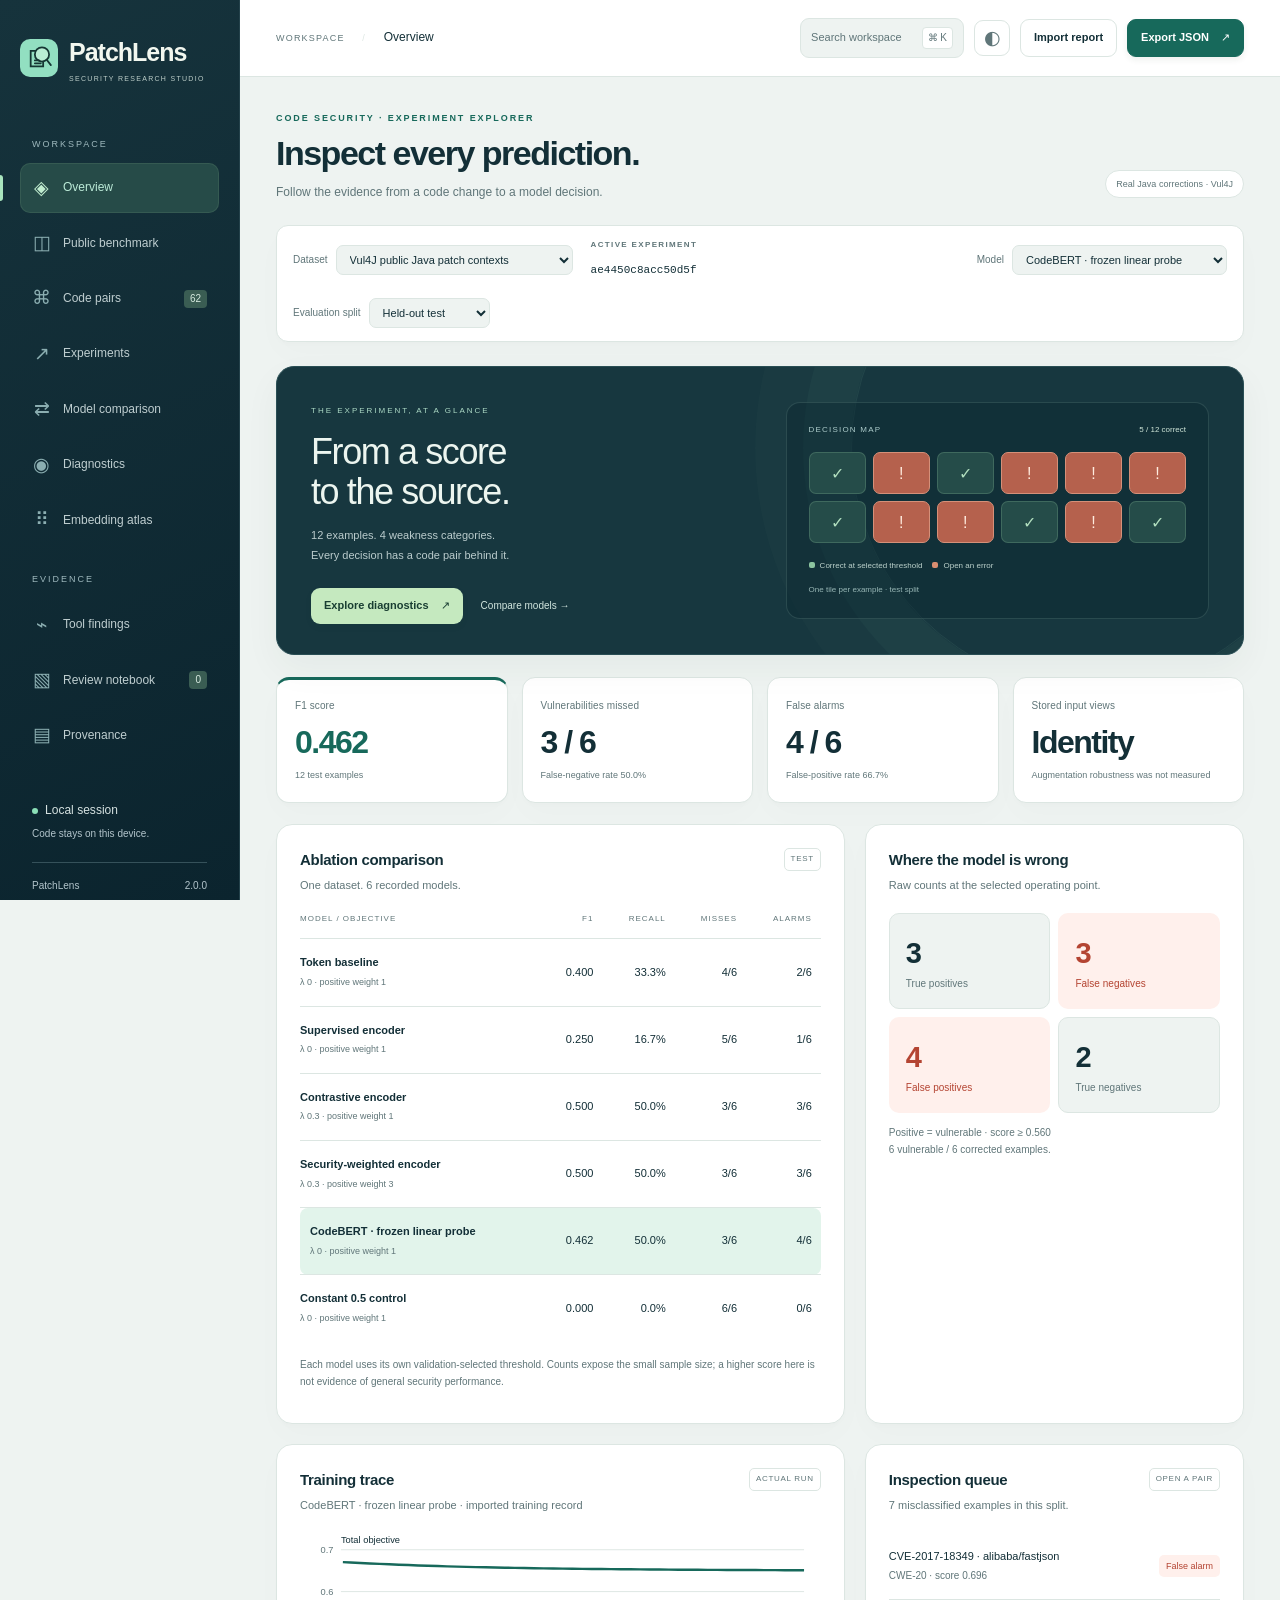
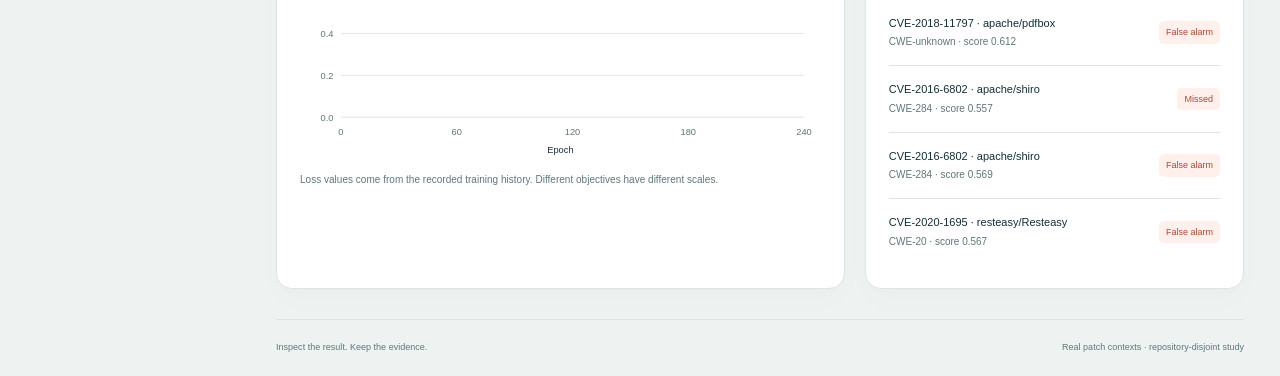
==== commit d4939044: "Release PatchLens v2.0.0 - Add evaluation on 62 real security fixes from 40 repositories. - Use five" ====
--- a/index.html
+++ b/index.html
@@ -4,7 +4,7 @@
   <meta charset="utf-8">
   <meta name="viewport" content="width=device-width,initial-scale=1">
   <meta name="description" content="Inspect code pairs, model errors and reproducible security experiments locally with PatchLens.">
-  <meta http-equiv="Content-Security-Policy" content="default-src 'self' data: blob:; script-src 'sha256-Hl+Ly9SpTYzqA0KjKdd+//36eVW+ivmsk5MiHBC1AXw=' 'sha256-EKJKyY+rlJYrA6CJqOsAcLS37b0siCOhVwzy+y4cPiM=' 'sha256-wbDc1K1zsOACJIERGmEYnZxyXgAoA2zSU4NczpOBRTY=' 'sha256-Z3DfbkIzBqCAD15VVXySTmnmSOdvhHQYdDnRPcn3OjY='; style-src 'self' 'unsafe-inline'; img-src 'self' data: blob:; connect-src 'none'; object-src 'none'; base-uri 'none'">
+  <meta http-equiv="Content-Security-Policy" content="default-src 'self' data: blob:; script-src 'sha256-5l+3hI07vXpNVEUfgdiQu0TFXqdBS/1uS5U5m8tnLuM=' 'sha256-EKJKyY+rlJYrA6CJqOsAcLS37b0siCOhVwzy+y4cPiM=' 'sha256-3MKofbwrwZTcQKJ24moxxRKbuAnap0jHqc/FWyJq6HU=' 'sha256-6vEtA0BYPhxRho59ZujgY3A0opdQNn6Z1MJSNc35q7Y=' 'sha256-AmOwqschTIltjJbbTTyiN3PggeFFWge/7STgFINHoWk='; style-src 'self' 'unsafe-inline'; img-src 'self' data: blob:; connect-src 'none'; object-src 'none'; base-uri 'none'">
   <meta name="theme-color" content="#102a32">
   <title>PatchLens · Security Research Studio</title>
   <link rel="icon" href="[data-uri]" type="image/svg+xml">
@@ -38,6 +38,19 @@
 @media(max-width:640px){.sidebar{padding:17px 16px}.brand{font-size:23px}.brand img{width:34px;height:34px}.nav-item{font-size:10px;padding:7px 9px;min-height:35px}.nav-symbol{display:none}.sidebar nav{gap:4px;margin-top:17px}#main-content{padding:24px 15px}.topbar{padding:13px 15px;gap:12px}.top-actions{width:100%;gap:7px}.command-trigger{margin-right:auto;font-size:10px;gap:8px;background:var(--bg);border:1px solid var(--line);padding:7px 8px}.command-trigger kbd{display:none}.icon-button{width:33px;height:33px}.button{font-size:10px;padding:8px 10px}.page-intro{margin-bottom:19px}.page-intro h1{font-size:29px}.page-intro p{font-size:11px;line-height:1.7}.contextbar{gap:10px;border-radius:10px;margin-bottom:19px}.context-name{min-width:100%;width:100%}.select-group{min-width:0}.select-group select{font-size:11px}.studio-hero{grid-template-columns:1fr;gap:23px;padding:25px 23px;border-radius:15px}.hero-copy h2{font-size:34px}.hero-kicker{font-size:7px;letter-spacing:1.7px}.hero-actions{margin-top:18px}.hero-evidence{padding:17px 18px}.hero-evidence-heading{font-size:7px}.evidence-cell{height:35px;font-size:14px}.hero-legend{font-size:7px}.hero-evidence p{font-size:7px}.stats-grid{grid-template-columns:1fr 1fr;gap:10px}.stat{padding:16px 13px;min-height:118px}.stat.accent{padding-top:14px}.stat-value{font-size:28px}.stat-title{font-size:9px}.stat-detail{font-size:8px}.grid-main,.grid-equal,.embedding-layout{grid-template-columns:1fr;gap:17px}.panel{padding:18px;border-radius:13px}h2{font-size:14px}.panel-head p{font-size:10px}.panel-tag{font-size:7px}.panel-head{gap:8px}.table-wrap table{min-width:390px}.comparison-selectors .micro-label{font-size:7px}.comparison-selectors select{font-size:11px}.comparison-selectors{gap:12px}.compare-arrow{font-size:20px}.comparison-actions{width:100%;flex:auto;justify-items:start}.comparison-actions .button{width:100%}.review-layout,.pair-layout{grid-template-columns:1fr}.review-list-panel{padding:15px}#review-list{max-height:215px;display:grid;grid-template-columns:1fr 1fr;gap:5px}.review-option strong{font-size:10px}.review-option small{font-size:8px}.review-option .pill{font-size:7px}.review-toolbar p{font-size:10px}.review-toolbar>div:last-child{width:100%}.review-toolbar>div:last-child button{flex:1}.review-editor textarea{font-size:13px}.review-save{align-items:flex-start}.review-save span{font-size:8px}.review-code{font-size:11px;padding:14px}.margin-row{grid-template-columns:minmax(100px,1.2fr) minmax(70px,1fr) 46px;gap:15px}.margin-row>span:first-child strong{font-size:10px}.margin-row>strong{font-size:10px}.margin-row small{font-size:8px}.pair-heading h2{font-size:18px}.code-panel pre{min-height:170px}.pair-list{max-height:200px}.distribution-summary strong{font-size:23px}.histogram{gap:5px;height:190px}.histogram-bars{gap:2px}.key-values .kv-row{font-size:11px}.page-footer{font-size:8px}.embedding-chart{min-height:0}}
 @media(prefers-reduced-motion:reduce){.view{animation:none}button{transition:none}}
 @media print{.studio-hero,.command-trigger,.review-toolbar,.review-list-panel,.comparison-actions,.hero-actions{display:none}.sidebar{display:none}.topbar{display:none}.review-layout{grid-template-columns:1fr}.panel{box-shadow:none}.app-shell{display:block}.view{animation:none}}
+/* Public code study: inherit the studio palette and accessible layout. */
+.contextbar { flex-wrap: wrap; }
+.corpus-control { max-width: 330px; }
+.benchmark-intro h2 { margin: 12px 0; font-size: clamp(24px, 3vw, 36px); letter-spacing: -.035em; }
+.benchmark-intro p { max-width: 850px; line-height: 1.7; }
+.benchmark-tags { display: flex; flex-wrap: wrap; gap: 8px; margin-top: 20px; }
+.benchmark-bars { display: grid; gap: 22px; padding: 12px 0; }
+.benchmark-bar { display: grid; grid-template-columns: minmax(150px, 1fr) minmax(70px, 1fr) 50px; gap: 12px; align-items: center; font-size: 12px; }
+.benchmark-bar>div { height: 8px; border-radius: 6px; background: var(--border); overflow: hidden; }
+.benchmark-bar i { display: block; height: 100%; border-radius: 6px; background: var(--teal); }
+.benchmark-bar strong { text-align: right; font-variant-numeric: tabular-nums; }
+.source-link { color: var(--teal); text-decoration: underline; text-underline-offset: 3px; }
+@media(max-width: 640px) { .corpus-control { max-width: none; } .benchmark-bar { grid-template-columns: minmax(120px, 1fr) minmax(45px, .7fr) 45px; gap: 8px; } }
 </style>
 </head>
 <body>
@@ -49,6 +62,7 @@
       <div class="nav-label">WORKSPACE</div>
       <nav aria-label="Main navigation">
         <button class="nav-item active" data-route="overview" aria-current="page"><span class="nav-symbol">◈</span>Overview</button>
+        <button class="nav-item" data-route="benchmark"><span class="nav-symbol">◫</span>Public benchmark</button>
         <button class="nav-item" data-route="pairs"><span class="nav-symbol">⌘</span>Code pairs<span id="pair-count" class="nav-count">24</span></button>
         <button class="nav-item" data-route="experiments"><span class="nav-symbol">↗</span>Experiments</button>
         <button class="nav-item" data-route="compare"><span class="nav-symbol">⇄</span>Model comparison</button>
@@ -70,12 +84,14 @@
       <main id="main-content">
         <div class="page-intro"><div><div class="eyebrow" id="eyebrow">CODE SECURITY · EXPERIMENT EXPLORER</div><h1 id="page-title">Inspect every prediction.</h1><p id="page-description">Follow the evidence from a code change to a model decision.</p></div><div class="fixture-badge"><span></span>Authored fixture experiment</div></div>
         <div class="contextbar">
+          <div class="select-group corpus-control"><label for="corpus-select">Dataset</label><select id="corpus-select"></select></div>
           <div class="context-name"><span class="micro-label">ACTIVE EXPERIMENT</span><strong id="experiment-id">Loading local report…</strong></div>
           <div class="select-group"><label for="model-select">Model</label><select id="model-select"></select></div>
           <div class="select-group"><label for="split-select">Evaluation split</label><select id="split-select"><option value="test">Held-out test</option><option value="validation">Validation</option><option value="train">Training</option></select></div>
         </div>
         <div id="notice" class="notice" role="status" hidden></div>
         <section id="view-overview" class="view" aria-label="Experiment overview"></section>
+        <section id="view-benchmark" class="view" aria-label="Public benchmark evidence" hidden></section>
         <section id="view-pairs" class="view" aria-label="Code pair explorer" hidden></section>
         <section id="view-experiments" class="view" aria-label="Experiment comparison" hidden></section>
         <section id="view-compare" class="view" aria-label="Paired model comparison" hidden></section>
@@ -84,7 +100,7 @@
         <section id="view-embeddings" class="view" aria-label="Embedding atlas" hidden></section>
         <section id="view-tools" class="view" aria-label="Static analysis findings" hidden></section>
         <section id="view-provenance" class="view" aria-label="Dataset provenance" hidden></section>
-        <footer class="page-footer"><span>Inspect the result. Keep the evidence.</span><span>Small authored fixtures · research baselines · not a security certification</span></footer>
+        <footer class="page-footer"><span>Inspect the result. Keep the evidence.</span><span id="dataset-footer">Research models · context-dependent labels</span></footer>
       </main>
     </div>
   </div>
@@ -98,7 +114,8 @@
     <p class="command-help">↑ ↓ to move · Enter to open · Esc to close</p>
   </dialog>
   <noscript><div class="noscript">JavaScript is needed for the interactive workbench. The same raw results are available in report.json.</div></noscript>
-<script>window.PATCHLENS_REPORT = {"schema_version": "1.0", "project": "PatchLens", "version": "1.0.0", "experiment_id": "bd01b8fdff834fc3", "created_at": "2026-09-29T15:39:32.963570+00:00", "dataset": {"status": "passed", "examples": 48, "pairs": 24, "groups": 24, "splits": {"test": 12, "train": 24, "validation": 12}, "categories": {"CWE-1321": 8, "CWE-22": 8, "CWE-78": 8, "CWE-79": 8, "CWE-89": 8, "CWE-95": 8}, "fingerprint": "fa73f60b92dd6f82f9c38e027fb64bf32a63946806f6ae250eed488e2c4a1439", "checks": ["unique_ids", "binary_labels", "complete_pairs", "group_disjoint_splits", "whitespace_duplicate_leakage"], "limitations": ["No semantic or general near-duplicate detection", "Labels and source licences require human verification"], "name": "Authored JavaScript security fixtures", "scope": "Teaching and pipeline validation; not a representative benchmark"}, "environment": {"python": "3.12.14", "numpy": "2.3.5", "platform": "Linux-6.18.44-x86_64-with-glibc2.39"}, "config": {"seed": 17, "epochs": 240, "max_validation_fpr": 0.2, "vocabulary_features": 337, "learning_rate": 0.012, "temperature": 0.15, "hidden_dimension": 48, "embedding_dimension": 16, "regularization": 0.0001, "variants": [{"id": "linear", "name": "Token baseline", "kind": "linear", "contrastive_weight": 0.0, "positive_weight": 1.0}, {"id": "supervised", "name": "Supervised encoder", "kind": "encoder", "contrastive_weight": 0.0, "positive_weight": 1.0}, {"id": "contrastive", "name": "Contrastive encoder", "kind": "encoder", "contrastive_weight": 0.3, "positive_weight": 1.0}, {"id": "weighted", "name": "Security-weighted encoder", "kind": "encoder", "contrastive_weight": 0.3, "positive_weight": 3.0}]}, "samples": [{"id": "cwe79-message-vulnerable", "pair_id": "cwe79-message", "group_id": "cwe79-message", "split": "train", "label": 1, "cwe": "CWE-79", "title": "A message in the DOM", "code": "function renderMessage(input, target) {\n  target.innerHTML = input;\n}", "view_code": "function renderMessage(incomingValue, target) {\n  target.innerHTML = incomingValue;\n}", "rationale": "textContent avoids interpreting untrusted text as HTML at this sink.", "assumptions": "The intended output is plain text; target is an existing DOM element.", "source": "authored:patchlens-fixtures-v1", "licence": "CC0-1.0", "review_status": "Author-labelled teaching fixture; independent review pending"}, {"id": "cwe79-message-corrected", "pair_id": "cwe79-message", "group_id": "cwe79-message", "split": "train", "label": 0, "cwe": "CWE-79", "title": "A message in the DOM", "code": "function renderMessage(input, target) {\n  target.textContent = input;\n}", "view_code": "function renderMessage(incomingValue, target) {\n  target.textContent = incomingValue;\n}", "rationale": "textContent avoids interpreting untrusted text as HTML at this sink.", "assumptions": "The intended output is plain text; target is an existing DOM element.", "source": "authored:patchlens-fixtures-v1", "licence": "CC0-1.0", "review_status": "Author-labelled teaching fixture; independent review pending"}, {"id": "cwe79-greeting-vulnerable", "pair_id": "cwe79-greeting", "group_id": "cwe79-greeting", "split": "train", "label": 1, "cwe": "CWE-79", "title": "A personalised greeting", "code": "function greet(input, target) {\n  target.insertAdjacentHTML('beforeend', '\u003cp>' + input + '\u003c/p>');\n}", "view_code": "function greet(incomingValue, target) {\n  target.insertAdjacentHTML('beforeend', '\u003cp>' + incomingValue + '\u003c/p>');\n}", "rationale": "DOM construction keeps the untrusted greeting out of an HTML parser.", "assumptions": "A text-only paragraph is intended; document and target are trusted DOM objects.", "source": "authored:patchlens-fixtures-v1", "licence": "CC0-1.0", "review_status": "Author-labelled teaching fixture; independent review pending"}, {"id": "cwe79-greeting-corrected", "pair_id": "cwe79-greeting", "group_id": "cwe79-greeting", "split": "train", "label": 0, "cwe": "CWE-79", "title": "A personalised greeting", "code": "function greet(input, target) {\n  const paragraph = document.createElement('p');\n  paragraph.textContent = input;\n  target.appendChild(paragraph);\n}", "view_code": "function greet(incomingValue, target) {\n  const paragraph = document.createElement('p');\n  paragraph.textContent = incomingValue;\n  target.appendChild(paragraph);\n}", "rationale": "DOM construction keeps the untrusted greeting out of an HTML parser.", "assumptions": "A text-only paragraph is intended; document and target are trusted DOM objects.", "source": "authored:patchlens-fixtures-v1", "licence": "CC0-1.0", "review_status": "Author-labelled teaching fixture; independent review pending"}, {"id": "cwe79-caption-vulnerable", "pair_id": "cwe79-caption", "group_id": "cwe79-caption", "split": "validation", "label": 1, "cwe": "CWE-79", "title": "Replacing a caption", "code": "function caption(input, target) {\n  target.outerHTML = '\u003cspan>' + input + '\u003c/span>';\n}", "view_code": "function caption(incomingValue, target) {\n  target.outerHTML = '\u003cspan>' + incomingValue + '\u003c/span>';\n}", "rationale": "A text node preserves the caption without treating its content as markup.", "assumptions": "input is a string; replacement with a plain span matches the required behaviour.", "source": "authored:patchlens-fixtures-v1", "licence": "CC0-1.0", "review_status": "Author-labelled teaching fixture; independent review pending"}, {"id": "cwe79-caption-corrected", "pair_id": "cwe79-caption", "group_id": "cwe79-caption", "split": "validation", "label": 0, "cwe": "CWE-79", "title": "Replacing a caption", "code": "function caption(input, target) {\n  const replacement = document.createElement('span');\n  replacement.appendChild(document.createTextNode(input));\n  target.replaceWith(replacement);\n}", "view_code": "function caption(incomingValue, target) {\n  const replacement = document.createElement('span');\n  replacement.appendChild(document.createTextNode(incomingValue));\n  target.replaceWith(replacement);\n}", "rationale": "A text node preserves the caption without treating its content as markup.", "assumptions": "input is a string; replacement with a plain span matches the required behaviour.", "source": "authored:patchlens-fixtures-v1", "licence": "CC0-1.0", "review_status": "Author-labelled teaching fixture; independent review pending"}, {"id": "cwe79-document-vulnerable", "pair_id": "cwe79-document", "group_id": "cwe79-document", "split": "test", "label": 1, "cwe": "CWE-79", "title": "Writing a document title", "code": "function titleDocument(input, target) {\n  target.write('\u003ch1>' + input + '\u003c/h1>');\n}", "view_code": "function titleDocument(incomingValue, target) {\n  target.write('\u003ch1>' + incomingValue + '\u003c/h1>');\n}", "rationale": "The document title is inserted as text instead of concatenated HTML.", "assumptions": "target is an already loaded Document with a body; adding a heading is the intended behaviour.", "source": "authored:patchlens-fixtures-v1", "licence": "CC0-1.0", "review_status": "Author-labelled teaching fixture; independent review pending"}, {"id": "cwe79-document-corrected", "pair_id": "cwe79-document", "group_id": "cwe79-document", "split": "test", "label": 0, "cwe": "CWE-79", "title": "Writing a document title", "code": "function titleDocument(input, target) {\n  const heading = target.createElement('h1');\n  heading.textContent = input;\n  target.body.appendChild(heading);\n}", "view_code": "function titleDocument(incomingValue, target) {\n  const heading = target.createElement('h1');\n  heading.textContent = incomingValue;\n  target.body.appendChild(heading);\n}", "rationale": "The document title is inserted as text instead of concatenated HTML.", "assumptions": "target is an already loaded Document with a body; adding a heading is the intended behaviour.", "source": "authored:patchlens-fixtures-v1", "licence": "CC0-1.0", "review_status": "Author-labelled teaching fixture; independent review pending"}, {"id": "cwe89-lookup-vulnerable", "pair_id": "cwe89-lookup", "group_id": "cwe89-lookup", "split": "train", "label": 1, "cwe": "CWE-89", "title": "Looking up a user", "code": "async function findUser(input, db) {\n  return db.query(\"SELECT id FROM users WHERE name = '\" + input + \"'\");\n}", "view_code": "async function findUser(incomingValue, db) {\n  return db.query(\"SELECT id FROM users WHERE name = '\" + incomingValue + \"'\");\n}", "rationale": "A bound value cannot alter the SQL structure at this query location.", "assumptions": "db implements node-postgres parameter binding; identifiers are fixed and authorisation is handled separately.", "source": "authored:patchlens-fixtures-v1", "licence": "CC0-1.0", "review_status": "Author-labelled teaching fixture; independent review pending"}, {"id": "cwe89-lookup-corrected", "pair_id": "cwe89-lookup", "group_id": "cwe89-lookup", "split": "train", "label": 0, "cwe": "CWE-89", "title": "Looking up a user", "code": "async function findUser(input, db) {\n  return db.query('SELECT id FROM users WHERE name = $1', [input]);\n}", "view_code": "async function findUser(incomingValue, db) {\n  return db.query('SELECT id FROM users WHERE name = $1', [incomingValue]);\n}", "rationale": "A bound value cannot alter the SQL structure at this query location.", "assumptions": "db implements node-postgres parameter binding; identifiers are fixed and authorisation is handled separately.", "source": "authored:patchlens-fixtures-v1", "licence": "CC0-1.0", "review_status": "Author-labelled teaching fixture; independent review pending"}, {"id": "cwe89-search-vulnerable", "pair_id": "cwe89-search", "group_id": "cwe89-search", "split": "train", "label": 1, "cwe": "CWE-89", "title": "Searching a product catalogue", "code": "async function searchProducts(input, db) {\n  const sql = \"SELECT sku FROM products WHERE title LIKE '%\" + input + \"%'\";\n  return db.query(sql);\n}", "view_code": "async function searchProducts(incomingValue, db) {\n  const sql = \"SELECT sku FROM products WHERE title LIKE '%\" + incomingValue + \"%'\";\n  return db.query(sql);\n}", "rationale": "Parameter binding separates the pattern value from executable query syntax.", "assumptions": "node-postgres is used; wildcard interpretation is intentional and search authorisation is outside this example.", "source": "authored:patchlens-fixtures-v1", "licence": "CC0-1.0", "review_status": "Author-labelled teaching fixture; independent review pending"}, {"id": "cwe89-search-corrected", "pair_id": "cwe89-search", "group_id": "cwe89-search", "split": "train", "label": 0, "cwe": "CWE-89", "title": "Searching a product catalogue", "code": "async function searchProducts(input, db) {\n  const sql = 'SELECT sku FROM products WHERE title LIKE $1';\n  return db.query(sql, ['%' + input + '%']);\n}", "view_code": "async function searchProducts(incomingValue, db) {\n  const sql = 'SELECT sku FROM products WHERE title LIKE $1';\n  return db.query(sql, ['%' + incomingValue + '%']);\n}", "rationale": "Parameter binding separates the pattern value from executable query syntax.", "assumptions": "node-postgres is used; wildcard interpretation is intentional and search authorisation is outside this example.", "source": "authored:patchlens-fixtures-v1", "licence": "CC0-1.0", "review_status": "Author-labelled teaching fixture; independent review pending"}, {"id": "cwe89-delete-vulnerable", "pair_id": "cwe89-delete", "group_id": "cwe89-delete", "split": "validation", "label": 1, "cwe": "CWE-89", "title": "Deleting an item by identifier", "code": "async function removeItem(input, db) {\n  return db.query('DELETE FROM items WHERE id = ' + input);\n}", "view_code": "async function removeItem(incomingValue, db) {\n  return db.query('DELETE FROM items WHERE id = ' + incomingValue);\n}", "rationale": "Binding the identifier as a value prevents it from extending the DELETE statement.", "assumptions": "node-postgres binding and upstream ownership checks are assumed; this only addresses SQL injection.", "source": "authored:patchlens-fixtures-v1", "licence": "CC0-1.0", "review_status": "Author-labelled teaching fixture; independent review pending"}, {"id": "cwe89-delete-corrected", "pair_id": "cwe89-delete", "group_id": "cwe89-delete", "split": "validation", "label": 0, "cwe": "CWE-89", "title": "Deleting an item by identifier", "code": "async function removeItem(input, db) {\n  return db.query('DELETE FROM items WHERE id = $1', [input]);\n}", "view_code": "async function removeItem(incomingValue, db) {\n  return db.query('DELETE FROM items WHERE id = $1', [incomingValue]);\n}", "rationale": "Binding the identifier as a value prevents it from extending the DELETE statement.", "assumptions": "node-postgres binding and upstream ownership checks are assumed; this only addresses SQL injection.", "source": "authored:patchlens-fixtures-v1", "licence": "CC0-1.0", "review_status": "Author-labelled teaching fixture; independent review pending"}, {"id": "cwe89-sort-vulnerable", "pair_id": "cwe89-sort", "group_id": "cwe89-sort", "split": "test", "label": 1, "cwe": "CWE-89", "title": "Choosing a sort direction", "code": "async function sortedUsers(input, db) {\n  return db.query('SELECT name FROM users ORDER BY name ' + input);\n}", "view_code": "async function sortedUsers(incomingValue, db) {\n  return db.query('SELECT name FROM users ORDER BY name ' + incomingValue);\n}", "rationale": "Only fixed direction tokens can reach the SQL statement.", "assumptions": "Only ascending and descending order are valid product options; column and table identifiers are fixed.", "source": "authored:patchlens-fixtures-v1", "licence": "CC0-1.0", "review_status": "Author-labelled teaching fixture; independent review pending"}, {"id": "cwe89-sort-corrected", "pair_id": "cwe89-sort", "group_id": "cwe89-sort", "split": "test", "label": 0, "cwe": "CWE-89", "title": "Choosing a sort direction", "code": "async function sortedUsers(input, db) {\n  const direction = input === 'desc' ? 'DESC' : 'ASC';\n  return db.query('SELECT name FROM users ORDER BY name ' + direction);\n}", "view_code": "async function sortedUsers(incomingValue, db) {\n  const direction = incomingValue === 'desc' ? 'DESC' : 'ASC';\n  return db.query('SELECT name FROM users ORDER BY name ' + direction);\n}", "rationale": "Only fixed direction tokens can reach the SQL statement.", "assumptions": "Only ascending and descending order are valid product options; column and table identifiers are fixed.", "source": "authored:patchlens-fixtures-v1", "licence": "CC0-1.0", "review_status": "Author-labelled teaching fixture; independent review pending"}, {"id": "cwe78-checksum-vulnerable", "pair_id": "cwe78-checksum", "group_id": "cwe78-checksum", "split": "train", "label": 1, "cwe": "CWE-78", "title": "Computing a file checksum", "code": "function checksum(input, childProcess) {\n  return childProcess.execSync('sha256sum ' + input);\n}", "view_code": "function checksum(incomingValue, childProcess) {\n  return childProcess.execSync('sha256sum ' + incomingValue);\n}", "rationale": "execFileSync passes the filename without a shell, and -- ends command options.", "assumptions": "GNU sha256sum is installed; access to the file is authorised elsewhere; only shell injection is addressed.", "source": "authored:patchlens-fixtures-v1", "licence": "CC0-1.0", "review_status": "Author-labelled teaching fixture; independent review pending"}, {"id": "cwe78-checksum-corrected", "pair_id": "cwe78-checksum", "group_id": "cwe78-checksum", "split": "train", "label": 0, "cwe": "CWE-78", "title": "Computing a file checksum", "code": "function checksum(input, childProcess) {\n  return childProcess.execFileSync('sha256sum', ['--', input]);\n}", "view_code": "function checksum(incomingValue, childProcess) {\n  return childProcess.execFileSync('sha256sum', ['--', incomingValue]);\n}", "rationale": "execFileSync passes the filename without a shell, and -- ends command options.", "assumptions": "GNU sha256sum is installed; access to the file is authorised elsewhere; only shell injection is addressed.", "source": "authored:patchlens-fixtures-v1", "licence": "CC0-1.0", "review_status": "Author-labelled teaching fixture; independent review pending"}, {"id": "cwe78-metadata-vulnerable", "pair_id": "cwe78-metadata", "group_id": "cwe78-metadata", "split": "train", "label": 1, "cwe": "CWE-78", "title": "Reading file metadata", "code": "function metadata(input, childProcess) {\n  return childProcess.execSync('stat ' + input);\n}", "view_code": "function metadata(incomingValue, childProcess) {\n  return childProcess.execSync('stat ' + incomingValue);\n}", "rationale": "The executable receives an argument array instead of a shell command string.", "assumptions": "GNU stat is used; -- is supported; the caller is allowed to inspect the selected file.", "source": "authored:patchlens-fixtures-v1", "licence": "CC0-1.0", "review_status": "Author-labelled teaching fixture; independent review pending"}, {"id": "cwe78-metadata-corrected", "pair_id": "cwe78-metadata", "group_id": "cwe78-metadata", "split": "train", "label": 0, "cwe": "CWE-78", "title": "Reading file metadata", "code": "function metadata(input, childProcess) {\n  return childProcess.execFileSync('stat', ['--', input]);\n}", "view_code": "function metadata(incomingValue, childProcess) {\n  return childProcess.execFileSync('stat', ['--', incomingValue]);\n}", "rationale": "The executable receives an argument array instead of a shell command string.", "assumptions": "GNU stat is used; -- is supported; the caller is allowed to inspect the selected file.", "source": "authored:patchlens-fixtures-v1", "licence": "CC0-1.0", "review_status": "Author-labelled teaching fixture; independent review pending"}, {"id": "cwe78-hostname-vulnerable", "pair_id": "cwe78-hostname", "group_id": "cwe78-hostname", "split": "validation", "label": 1, "cwe": "CWE-78", "title": "Resolving a selected host", "code": "function resolveHost(input, childProcess) {\n  return childProcess.execSync('getent hosts ' + input);\n}", "view_code": "function resolveHost(incomingValue, childProcess) {\n  return childProcess.execSync('getent hosts ' + incomingValue);\n}", "rationale": "A restricted hostname and an argument-array API avoid shell interpretation and option-like input.", "assumptions": "A trusted getent executable is installed; DNS access policy and resource limits are handled separately.", "source": "authored:patchlens-fixtures-v1", "licence": "CC0-1.0", "review_status": "Author-labelled teaching fixture; independent review pending"}, {"id": "cwe78-hostname-corrected", "pair_id": "cwe78-hostname", "group_id": "cwe78-hostname", "split": "validation", "label": 0, "cwe": "CWE-78", "title": "Resolving a selected host", "code": "function resolveHost(input, childProcess) {\n  if (!/^[A-Za-z0-9][A-Za-z0-9.-]{0,252}$/.test(input)) {\n    throw new Error('Invalid hostname');\n  }\n  return childProcess.execFileSync('getent', ['hosts', input]);\n}", "view_code": "function resolveHost(incomingValue, childProcess) {\n  if (!/^[A-Za-z0-9][A-Za-z0-9.-]{0,252}$/.test(incomingValue)) {\n    throw new Error('Invalid hostname');\n  }\n  return childProcess.execFileSync('getent', ['hosts', incomingValue]);\n}", "rationale": "A restricted hostname and an argument-array API avoid shell interpretation and option-like input.", "assumptions": "A trusted getent executable is installed; DNS access policy and resource limits are handled separately.", "source": "authored:patchlens-fixtures-v1", "licence": "CC0-1.0", "review_status": "Author-labelled teaching fixture; independent review pending"}, {"id": "cwe78-listing-vulnerable", "pair_id": "cwe78-listing", "group_id": "cwe78-listing", "split": "test", "label": 1, "cwe": "CWE-78", "title": "Listing a selected directory", "code": "function listDirectory(input, childProcess) {\n  return childProcess.execSync('ls -l ' + input);\n}", "view_code": "function listDirectory(incomingValue, childProcess) {\n  return childProcess.execSync('ls -l ' + incomingValue);\n}", "rationale": "Separating arguments removes shell metacharacter interpretation at this call.", "assumptions": "GNU ls is used; directory access is authorised separately. The example is scoped to command injection.", "source": "authored:patchlens-fixtures-v1", "licence": "CC0-1.0", "review_status": "Author-labelled teaching fixture; independent review pending"}, {"id": "cwe78-listing-corrected", "pair_id": "cwe78-listing", "group_id": "cwe78-listing", "split": "test", "label": 0, "cwe": "CWE-78", "title": "Listing a selected directory", "code": "function listDirectory(input, childProcess) {\n  return childProcess.execFileSync('ls', ['-l', '--', input]);\n}", "view_code": "function listDirectory(incomingValue, childProcess) {\n  return childProcess.execFileSync('ls', ['-l', '--', incomingValue]);\n}", "rationale": "Separating arguments removes shell metacharacter interpretation at this call.", "assumptions": "GNU ls is used; directory access is authorised separately. The example is scoped to command injection.", "source": "authored:patchlens-fixtures-v1", "licence": "CC0-1.0", "review_status": "Author-labelled teaching fixture; independent review pending"}, {"id": "cwe22-document-vulnerable", "pair_id": "cwe22-document", "group_id": "cwe22-document", "split": "train", "label": 1, "cwe": "CWE-22", "title": "Reading a document by name", "code": "function readDocument(input, fs, path, base) {\n  return fs.readFileSync(path.join(base, input), 'utf8');\n}", "view_code": "function readDocument(incomingValue, fs, path, base) {\n  return fs.readFileSync(path.join(base, incomingValue), 'utf8');\n}", "rationale": "Canonical path containment prevents escape through .., absolute paths and already-existing symlinks.", "assumptions": "base is not a filesystem root; the directory tree cannot be changed by an attacker between check and read; regular files only.", "source": "authored:patchlens-fixtures-v1", "licence": "CC0-1.0", "review_status": "Author-labelled teaching fixture; independent review pending"}, {"id": "cwe22-document-corrected", "pair_id": "cwe22-document", "group_id": "cwe22-document", "split": "train", "label": 0, "cwe": "CWE-22", "title": "Reading a document by name", "code": "function readDocument(input, fs, path, base) {\n  const root = fs.realpathSync(base);\n  const file = fs.realpathSync(path.resolve(root, input));\n  if (!file.startsWith(root + path.sep)) throw new Error('Outside root');\n  return fs.readFileSync(file, 'utf8');\n}", "view_code": "function readDocument(incomingValue, fs, path, base) {\n  const root = fs.realpathSync(base);\n  const file = fs.realpathSync(path.resolve(root, incomingValue));\n  if (!file.startsWith(root + path.sep)) throw new Error('Outside root');\n  return fs.readFileSync(file, 'utf8');\n}", "rationale": "Canonical path containment prevents escape through .., absolute paths and already-existing symlinks.", "assumptions": "base is not a filesystem root; the directory tree cannot be changed by an attacker between check and read; regular files only.", "source": "authored:patchlens-fixtures-v1", "licence": "CC0-1.0", "review_status": "Author-labelled teaching fixture; independent review pending"}, {"id": "cwe22-template-vulnerable", "pair_id": "cwe22-template", "group_id": "cwe22-template", "split": "train", "label": 1, "cwe": "CWE-22", "title": "Loading a named template", "code": "function loadTemplate(input, fs, templateRoot) {\n  return fs.readFileSync(templateRoot + '/' + input + '.html', 'utf8');\n}", "view_code": "function loadTemplate(incomingValue, fs, templateRoot) {\n  return fs.readFileSync(templateRoot + '/' + incomingValue + '.html', 'utf8');\n}", "rationale": "An own-property allowlist prevents input from constructing a filesystem path.", "assumptions": "Only the two listed templates are supported; their files and templateRoot are trusted and not symlinks to private files.", "source": "authored:patchlens-fixtures-v1", "licence": "CC0-1.0", "review_status": "Author-labelled teaching fixture; independent review pending"}, {"id": "cwe22-template-corrected", "pair_id": "cwe22-template", "group_id": "cwe22-template", "split": "train", "label": 0, "cwe": "CWE-22", "title": "Loading a named template", "code": "function loadTemplate(input, fs, templateRoot) {\n  const templates = { welcome: 'welcome.html', receipt: 'receipt.html' };\n  if (!Object.hasOwn(templates, input)) throw new Error('Unknown template');\n  return fs.readFileSync(templateRoot + '/' + templates[input], 'utf8');\n}", "view_code": "function loadTemplate(incomingValue, fs, templateRoot) {\n  const templates = { welcome: 'welcome.html', receipt: 'receipt.html' };\n  if (!Object.hasOwn(templates, incomingValue)) throw new Error('Unknown template');\n  return fs.readFileSync(templateRoot + '/' + templates[incomingValue], 'utf8');\n}", "rationale": "An own-property allowlist prevents input from constructing a filesystem path.", "assumptions": "Only the two listed templates are supported; their files and templateRoot are trusted and not symlinks to private files.", "source": "authored:patchlens-fixtures-v1", "licence": "CC0-1.0", "review_status": "Author-labelled teaching fixture; independent review pending"}, {"id": "cwe22-avatar-vulnerable", "pair_id": "cwe22-avatar", "group_id": "cwe22-avatar", "split": "validation", "label": 1, "cwe": "CWE-22", "title": "Loading an avatar file", "code": "function readAvatar(input, fs, path, avatarRoot) {\n  return fs.readFileSync(path.resolve(avatarRoot, input));\n}", "view_code": "function readAvatar(incomingValue, fs, path, avatarRoot) {\n  return fs.readFileSync(path.resolve(avatarRoot, incomingValue));\n}", "rationale": "A fixed filename grammar excludes path components and absolute-path forms.", "assumptions": "The avatar directory contains only trusted regular files with these names and no attacker-controlled symlinks.", "source": "authored:patchlens-fixtures-v1", "licence": "CC0-1.0", "review_status": "Author-labelled teaching fixture; independent review pending"}, {"id": "cwe22-avatar-corrected", "pair_id": "cwe22-avatar", "group_id": "cwe22-avatar", "split": "validation", "label": 0, "cwe": "CWE-22", "title": "Loading an avatar file", "code": "function readAvatar(input, fs, path, avatarRoot) {\n  if (!/^[a-f0-9]{32}\\.png$/.test(input)) throw new Error('Invalid avatar id');\n  return fs.readFileSync(path.join(avatarRoot, input));\n}", "view_code": "function readAvatar(incomingValue, fs, path, avatarRoot) {\n  if (!/^[a-f0-9]{32}\\.png$/.test(incomingValue)) throw new Error('Invalid avatar id');\n  return fs.readFileSync(path.join(avatarRoot, incomingValue));\n}", "rationale": "A fixed filename grammar excludes path components and absolute-path forms.", "assumptions": "The avatar directory contains only trusted regular files with these names and no attacker-controlled symlinks.", "source": "authored:patchlens-fixtures-v1", "licence": "CC0-1.0", "review_status": "Author-labelled teaching fixture; independent review pending"}, {"id": "cwe22-archive-vulnerable", "pair_id": "cwe22-archive", "group_id": "cwe22-archive", "split": "test", "label": 1, "cwe": "CWE-22", "title": "Selecting an archived report", "code": "function readReport(input, fs, path, archive) {\n  const file = path.resolve(archive, input);\n  return fs.readFileSync(file);\n}", "view_code": "function readReport(incomingValue, fs, path, archive) {\n  const file = path.resolve(archive, incomingValue);\n  return fs.readFileSync(file);\n}", "rationale": "The canonical relative path is checked against parent traversal and cross-volume absolute paths.", "assumptions": "The archive tree is immutable to untrusted actors during the read; the chosen file is otherwise authorised.", "source": "authored:patchlens-fixtures-v1", "licence": "CC0-1.0", "review_status": "Author-labelled teaching fixture; independent review pending"}, {"id": "cwe22-archive-corrected", "pair_id": "cwe22-archive", "group_id": "cwe22-archive", "split": "test", "label": 0, "cwe": "CWE-22", "title": "Selecting an archived report", "code": "function readReport(input, fs, path, archive) {\n  const root = fs.realpathSync(archive);\n  const file = fs.realpathSync(path.resolve(root, input));\n  const relative = path.relative(root, file);\n  if (!relative || relative === '..' || relative.startsWith('..' + path.sep) || path.isAbsolute(relative)) {\n    throw new Error('Outside archive');\n  }\n  return fs.readFileSync(file);\n}", "view_code": "function readReport(incomingValue, fs, path, archive) {\n  const root = fs.realpathSync(archive);\n  const file = fs.realpathSync(path.resolve(root, incomingValue));\n  const relative = path.relative(root, file);\n  if (!relative || relative === '..' || relative.startsWith('..' + path.sep) || path.isAbsolute(relative)) {\n    throw new Error('Outside archive');\n  }\n  return fs.readFileSync(file);\n}", "rationale": "The canonical relative path is checked against parent traversal and cross-volume absolute paths.", "assumptions": "The archive tree is immutable to untrusted actors during the read; the chosen file is otherwise authorised.", "source": "authored:patchlens-fixtures-v1", "licence": "CC0-1.0", "review_status": "Author-labelled teaching fixture; independent review pending"}, {"id": "cwe1321-settings-vulnerable", "pair_id": "cwe1321-settings", "group_id": "cwe1321-settings", "split": "train", "label": 1, "cwe": "CWE-1321", "title": "Updating a nested setting", "code": "function updateSetting(input, value) {\n  const settings = { theme: {} };\n  settings[input].enabled = value;\n  return settings;\n}", "view_code": "function updateSetting(incomingValue, value) {\n  const settings = { theme: {} };\n  settings[incomingValue].enabled = value;\n  return settings;\n}", "rationale": "Restricting the key prevents inherited prototype objects from becoming a mutation target.", "assumptions": "Only the theme setting is valid; changing the accepted API to this schema is intentional.", "source": "authored:patchlens-fixtures-v1", "licence": "CC0-1.0", "review_status": "Author-labelled teaching fixture; independent review pending"}, {"id": "cwe1321-settings-corrected", "pair_id": "cwe1321-settings", "group_id": "cwe1321-settings", "split": "train", "label": 0, "cwe": "CWE-1321", "title": "Updating a nested setting", "code": "function updateSetting(input, value) {\n  if (input !== 'theme') throw new Error('Unknown setting');\n  return { theme: { enabled: value } };\n}", "view_code": "function updateSetting(incomingValue, value) {\n  if (incomingValue !== 'theme') throw new Error('Unknown setting');\n  return { theme: { enabled: value } };\n}", "rationale": "Restricting the key prevents inherited prototype objects from becoming a mutation target.", "assumptions": "Only the theme setting is valid; changing the accepted API to this schema is intentional.", "source": "authored:patchlens-fixtures-v1", "licence": "CC0-1.0", "review_status": "Author-labelled teaching fixture; independent review pending"}, {"id": "cwe1321-merge-vulnerable", "pair_id": "cwe1321-merge", "group_id": "cwe1321-merge", "split": "train", "label": 1, "cwe": "CWE-1321", "title": "Copying preferences into an object", "code": "function copyPreferences(input, target) {\n  return Object.assign(target, input);\n}", "view_code": "function copyPreferences(incomingValue, target) {\n  return Object.assign(target, incomingValue);\n}", "rationale": "A fixed own-key schema prevents special prototype keys from being assigned.", "assumptions": "input is an untrusted plain parsed object; target is a normal object; theme and density are data fields without setters.", "source": "authored:patchlens-fixtures-v1", "licence": "CC0-1.0", "review_status": "Author-labelled teaching fixture; independent review pending"}, {"id": "cwe1321-merge-corrected", "pair_id": "cwe1321-merge", "group_id": "cwe1321-merge", "split": "train", "label": 0, "cwe": "CWE-1321", "title": "Copying preferences into an object", "code": "function copyPreferences(input, target) {\n  for (const key of ['theme', 'density']) {\n    if (Object.hasOwn(input, key)) target[key] = input[key];\n  }\n  return target;\n}", "view_code": "function copyPreferences(incomingValue, target) {\n  for (const key of ['theme', 'density']) {\n    if (Object.hasOwn(incomingValue, key)) target[key] = incomingValue[key];\n  }\n  return target;\n}", "rationale": "A fixed own-key schema prevents special prototype keys from being assigned.", "assumptions": "input is an untrusted plain parsed object; target is a normal object; theme and density are data fields without setters.", "source": "authored:patchlens-fixtures-v1", "licence": "CC0-1.0", "review_status": "Author-labelled teaching fixture; independent review pending"}, {"id": "cwe1321-dictionary-vulnerable", "pair_id": "cwe1321-dictionary", "group_id": "cwe1321-dictionary", "split": "validation", "label": 1, "cwe": "CWE-1321", "title": "Building a preference dictionary", "code": "function dictionary(input) {\n  const result = {};\n  for (const key of Object.keys(input)) result[key] = input[key];\n  return result;\n}", "view_code": "function dictionary(incomingValue) {\n  const result = {};\n  for (const key of Object.keys(incomingValue)) result[key] = incomingValue[key];\n  return result;\n}", "rationale": "A null-prototype dictionary has no inherited __proto__ setter at this assignment boundary.", "assumptions": "The dictionary is consumed as data and is not subsequently merged into a normal object. This addresses local prototype mutation, not arbitrary downstream consumers.", "source": "authored:patchlens-fixtures-v1", "licence": "CC0-1.0", "review_status": "Author-labelled teaching fixture; independent review pending"}, {"id": "cwe1321-dictionary-corrected", "pair_id": "cwe1321-dictionary", "group_id": "cwe1321-dictionary", "split": "validation", "label": 0, "cwe": "CWE-1321", "title": "Building a preference dictionary", "code": "function dictionary(input) {\n  const result = Object.create(null);\n  for (const key of Object.keys(input)) result[key] = input[key];\n  return result;\n}", "view_code": "function dictionary(incomingValue) {\n  const result = Object.create(null);\n  for (const key of Object.keys(incomingValue)) result[key] = incomingValue[key];\n  return result;\n}", "rationale": "A null-prototype dictionary has no inherited __proto__ setter at this assignment boundary.", "assumptions": "The dictionary is consumed as data and is not subsequently merged into a normal object. This addresses local prototype mutation, not arbitrary downstream consumers.", "source": "authored:patchlens-fixtures-v1", "licence": "CC0-1.0", "review_status": "Author-labelled teaching fixture; independent review pending"}, {"id": "cwe1321-path-vulnerable", "pair_id": "cwe1321-path", "group_id": "cwe1321-path", "split": "test", "label": 1, "cwe": "CWE-1321", "title": "Updating a configuration branch", "code": "function setBranch(input, value, config) {\n  const parts = input.split('.');\n  config[parts[0]][parts[1]] = value;\n  return config;\n}", "view_code": "function setBranch(incomingValue, value, config) {\n  const parts = incomingValue.split('.');\n  config[parts[0]][parts[1]] = value;\n  return config;\n}", "rationale": "An explicit path avoids traversing inherited prototype objects through attacker-controlled keys.", "assumptions": "config.display is an own trusted plain object and display.mode is the only supported writable field.", "source": "authored:patchlens-fixtures-v1", "licence": "CC0-1.0", "review_status": "Author-labelled teaching fixture; independent review pending"}, {"id": "cwe1321-path-corrected", "pair_id": "cwe1321-path", "group_id": "cwe1321-path", "split": "test", "label": 0, "cwe": "CWE-1321", "title": "Updating a configuration branch", "code": "function setBranch(input, value, config) {\n  if (input !== 'display.mode') throw new Error('Unknown path');\n  config.display.mode = value;\n  return config;\n}", "view_code": "function setBranch(incomingValue, value, config) {\n  if (incomingValue !== 'display.mode') throw new Error('Unknown path');\n  config.display.mode = value;\n  return config;\n}", "rationale": "An explicit path avoids traversing inherited prototype objects through attacker-controlled keys.", "assumptions": "config.display is an own trusted plain object and display.mode is the only supported writable field.", "source": "authored:patchlens-fixtures-v1", "licence": "CC0-1.0", "review_status": "Author-labelled teaching fixture; independent review pending"}, {"id": "cwe95-json-vulnerable", "pair_id": "cwe95-json", "group_id": "cwe95-json", "split": "train", "label": 1, "cwe": "CWE-95", "title": "Decoding structured input", "code": "function decodeData(input) {\n  return eval('(' + input + ')');\n}", "view_code": "function decodeData(incomingValue) {\n  return eval('(' + incomingValue + ')');\n}", "rationale": "JSON parsing treats the input as data rather than executable JavaScript.", "assumptions": "Only JSON data is accepted; size limits and schema validation should be applied by the caller.", "source": "authored:patchlens-fixtures-v1", "licence": "CC0-1.0", "review_status": "Author-labelled teaching fixture; independent review pending"}, {"id": "cwe95-json-corrected", "pair_id": "cwe95-json", "group_id": "cwe95-json", "split": "train", "label": 0, "cwe": "CWE-95", "title": "Decoding structured input", "code": "function decodeData(input) {\n  return JSON.parse(input);\n}", "view_code": "function decodeData(incomingValue) {\n  return JSON.parse(incomingValue);\n}", "rationale": "JSON parsing treats the input as data rather than executable JavaScript.", "assumptions": "Only JSON data is accepted; size limits and schema validation should be applied by the caller.", "source": "authored:patchlens-fixtures-v1", "licence": "CC0-1.0", "review_status": "Author-labelled teaching fixture; independent review pending"}, {"id": "cwe95-formula-vulnerable", "pair_id": "cwe95-formula", "group_id": "cwe95-formula", "split": "train", "label": 1, "cwe": "CWE-95", "title": "Calculating a supported operation", "code": "function calculate(input, a, b) {\n  return new Function('a', 'b', 'return ' + input)(a, b);\n}", "view_code": "function calculate(incomingValue, a, b) {\n  return new Function('a', 'b', 'return ' + incomingValue)(a, b);\n}", "rationale": "Dispatching to fixed operations removes dynamic compilation of input.", "assumptions": "The accepted product operations are add and multiply; operands are validated finite numbers.", "source": "authored:patchlens-fixtures-v1", "licence": "CC0-1.0", "review_status": "Author-labelled teaching fixture; independent review pending"}, {"id": "cwe95-formula-corrected", "pair_id": "cwe95-formula", "group_id": "cwe95-formula", "split": "train", "label": 0, "cwe": "CWE-95", "title": "Calculating a supported operation", "code": "function calculate(input, a, b) {\n  if (input === 'add') return a + b;\n  if (input === 'multiply') return a * b;\n  throw new Error('Unknown operation');\n}", "view_code": "function calculate(incomingValue, a, b) {\n  if (incomingValue === 'add') return a + b;\n  if (incomingValue === 'multiply') return a * b;\n  throw new Error('Unknown operation');\n}", "rationale": "Dispatching to fixed operations removes dynamic compilation of input.", "assumptions": "The accepted product operations are add and multiply; operands are validated finite numbers.", "source": "authored:patchlens-fixtures-v1", "licence": "CC0-1.0", "review_status": "Author-labelled teaching fixture; independent review pending"}, {"id": "cwe95-timer-vulnerable", "pair_id": "cwe95-timer", "group_id": "cwe95-timer", "split": "validation", "label": 1, "cwe": "CWE-95", "title": "Scheduling a named action", "code": "function schedule(input) {\n  return setTimeout(input, 100);\n}", "view_code": "function schedule(incomingValue) {\n  return setTimeout(incomingValue, 100);\n}", "rationale": "A fixed callback replaces the browser timer's string-evaluation form.", "assumptions": "This is browser JavaScript; only a refresh action is intended, and input is an untrusted string.", "source": "authored:patchlens-fixtures-v1", "licence": "CC0-1.0", "review_status": "Author-labelled teaching fixture; independent review pending"}, {"id": "cwe95-timer-corrected", "pair_id": "cwe95-timer", "group_id": "cwe95-timer", "split": "validation", "label": 0, "cwe": "CWE-95", "title": "Scheduling a named action", "code": "function schedule(input) {\n  if (input !== 'refresh') throw new Error('Unknown action');\n  return setTimeout(() => location.reload(), 100);\n}", "view_code": "function schedule(incomingValue) {\n  if (incomingValue !== 'refresh') throw new Error('Unknown action');\n  return setTimeout(() => location.reload(), 100);\n}", "rationale": "A fixed callback replaces the browser timer's string-evaluation form.", "assumptions": "This is browser JavaScript; only a refresh action is intended, and input is an untrusted string.", "source": "authored:patchlens-fixtures-v1", "licence": "CC0-1.0", "review_status": "Author-labelled teaching fixture; independent review pending"}, {"id": "cwe95-dispatch-vulnerable", "pair_id": "cwe95-dispatch", "group_id": "cwe95-dispatch", "split": "test", "label": 1, "cwe": "CWE-95", "title": "Dispatching a calculation", "code": "function dispatch(input, values) {\n  const operation = eval(input);\n  return operation(values);\n}", "view_code": "function dispatch(incomingValue, values) {\n  const operation = eval(incomingValue);\n  return operation(values);\n}", "rationale": "A fixed own-property dispatch table prevents arbitrary evaluation and inherited-property lookup.", "assumptions": "Only sum and count are supported; values is a validated array of finite numbers.", "source": "authored:patchlens-fixtures-v1", "licence": "CC0-1.0", "review_status": "Author-labelled teaching fixture; independent review pending"}, {"id": "cwe95-dispatch-corrected", "pair_id": "cwe95-dispatch", "group_id": "cwe95-dispatch", "split": "test", "label": 0, "cwe": "CWE-95", "title": "Dispatching a calculation", "code": "function dispatch(input, values) {\n  const operations = {\n    sum: items => items.reduce((a, b) => a + b, 0),\n    count: items => items.length\n  };\n  if (!Object.hasOwn(operations, input)) throw new Error('Unknown operation');\n  return operations[input](values);\n}", "view_code": "function dispatch(incomingValue, values) {\n  const operations = {\n    sum: items => items.reduce((a, b) => a + b, 0),\n    count: items => items.length\n  };\n  if (!Object.hasOwn(operations, incomingValue)) throw new Error('Unknown operation');\n  return operations[incomingValue](values);\n}", "rationale": "A fixed own-property dispatch table prevents arbitrary evaluation and inherited-property lookup.", "assumptions": "Only sum and count are supported; values is a validated array of finite numbers.", "source": "authored:patchlens-fixtures-v1", "licence": "CC0-1.0", "review_status": "Author-labelled teaching fixture; independent review pending"}], "runs": [{"id": "linear", "name": "Token baseline", "kind": "linear", "contrastive_weight": 0.0, "positive_weight": 1.0, "threshold": 0.5, "operating_point": {"threshold": 0.5, "source_split": "validation", "max_fpr": 0.2, "criterion": "max_recall_under_fpr_ceiling", "validation_metrics": {"n": 12, "tp": 5, "tn": 6, "fp": 0, "fn": 1, "threshold": 0.5, "accuracy": 0.9166666666666666, "precision": 1.0, "recall": 0.8333333333333334, "f1": 0.9090909090909091, "fnr": 0.16666666666666666, "fpr": 0.0, "brier": 0.10251128963269295, "average_precision": 0.9444444444444444, "roc_auc": 0.9166666666666667, "fnr_wilson_95": [0.030053369748306635, 0.5635028221864702], "fpr_wilson_95": [0.0, 0.3903342879021653]}}, "predictions": [{"id": "cwe79-message-vulnerable", "score": 0.8426545728949594, "view_score": 0.8426545728949593}, {"id": "cwe79-message-corrected", "score": 0.1570825971270381, "view_score": 0.1570825971270381}, {"id": "cwe79-greeting-vulnerable", "score": 0.97795329585479, "view_score": 0.97795329585479}, {"id": "cwe79-greeting-corrected", "score": 0.02190434568444992, "view_score": 0.02190434568444992}, {"id": "cwe79-caption-vulnerable", "score": 0.9423933598951236, "view_score": 0.9423933598951236}, {"id": "cwe79-caption-corrected", "score": 0.11178179530274979, "view_score": 0.11178179530274979}, {"id": "cwe79-document-vulnerable", "score": 0.9752903471693151, "view_score": 0.9752903471693151}, {"id": "cwe79-document-corrected", "score": 0.07247595595673738, "view_score": 0.07247595595673734}, {"id": "cwe89-lookup-vulnerable", "score": 0.8878278063870034, "view_score": 0.8878278063870034}, {"id": "cwe89-lookup-corrected", "score": 0.11543638618836909, "view_score": 0.11543638618836909}, {"id": "cwe89-search-vulnerable", "score": 0.7977652135623576, "view_score": 0.7977652135623577}, {"id": "cwe89-search-corrected", "score": 0.21519675624819015, "view_score": 0.21519675624819015}, {"id": "cwe89-delete-vulnerable", "score": 0.8323845018574106, "view_score": 0.8323845018574106}, {"id": "cwe89-delete-corrected", "score": 0.10317800263074932, "view_score": 0.10317800263074937}, {"id": "cwe89-sort-vulnerable", "score": 0.8323845018574106, "view_score": 0.8323845018574106}, {"id": "cwe89-sort-corrected", "score": 0.1873739876318744, "view_score": 0.18737398763187443}, {"id": "cwe78-checksum-vulnerable", "score": 0.9536350326267864, "view_score": 0.9536350326267864}, {"id": "cwe78-checksum-corrected", "score": 0.049002181937451476, "view_score": 0.049002181937451476}, {"id": "cwe78-metadata-vulnerable", "score": 0.9536350326267864, "view_score": 0.9536350326267864}, {"id": "cwe78-metadata-corrected", "score": 0.049002181937451476, "view_score": 0.049002181937451476}, {"id": "cwe78-hostname-vulnerable", "score": 0.9610308786749301, "view_score": 0.9610308786749301}, {"id": "cwe78-hostname-corrected", "score": 0.008668393115382707, "view_score": 0.0086683931153827}, {"id": "cwe78-listing-vulnerable", "score": 0.9610308786749301, "view_score": 0.9610308786749301}, {"id": "cwe78-listing-corrected", "score": 0.03921867300949809, "view_score": 0.03921867300949809}, {"id": "cwe22-document-vulnerable", "score": 0.9734755918271424, "view_score": 0.9734755918271424}, {"id": "cwe22-document-corrected", "score": 0.025246104753706356, "view_score": 0.025246104753706356}, {"id": "cwe22-template-vulnerable", "score": 0.9768601586509971, "view_score": 0.9768601586509971}, {"id": "cwe22-template-corrected", "score": 0.02591994307899452, "view_score": 0.02591994307899452}, {"id": "cwe22-avatar-vulnerable", "score": 0.6906263460605464, "view_score": 0.6906263460605464}, {"id": "cwe22-avatar-corrected", "score": 0.3568761228979901, "view_score": 0.3568761228979901}, {"id": "cwe22-archive-vulnerable", "score": 0.3107310903007062, "view_score": 0.31073109030070617}, {"id": "cwe22-archive-corrected", "score": 0.01636530116973989, "view_score": 0.01636530116973989}, {"id": "cwe1321-settings-vulnerable", "score": 0.942199612188784, "view_score": 0.942199612188784}, {"id": "cwe1321-settings-corrected", "score": 0.04613783714776911, "view_score": 0.04613783714776911}, {"id": "cwe1321-merge-vulnerable", "score": 0.9687953383846241, "view_score": 0.9687953383846242}, {"id": "cwe1321-merge-corrected", "score": 0.01340627988559978, "view_score": 0.01340627988559978}, {"id": "cwe1321-dictionary-vulnerable", "score": 0.06068968595520478, "view_score": 0.06068968595520478}, {"id": "cwe1321-dictionary-corrected", "score": 0.047925008985657575, "view_score": 0.047925008985657595}, {"id": "cwe1321-path-vulnerable", "score": 0.28216638010633044, "view_score": 0.28216638010633044}, {"id": "cwe1321-path-corrected", "score": 0.10173261171282362, "view_score": 0.10173261171282358}, {"id": "cwe95-json-vulnerable", "score": 0.9575014071711893, "view_score": 0.9575014071711893}, {"id": "cwe95-json-corrected", "score": 0.05345748728008073, "view_score": 0.05345748728008073}, {"id": "cwe95-formula-vulnerable", "score": 0.9633284745972027, "view_score": 0.9633284745972027}, {"id": "cwe95-formula-corrected", "score": 0.03558914104371751, "view_score": 0.03558914104371751}, {"id": "cwe95-timer-vulnerable", "score": 0.748322361754908, "view_score": 0.748322361754908}, {"id": "cwe95-timer-corrected", "score": 0.05452028017299529, "view_score": 0.05452028017299526}, {"id": "cwe95-dispatch-vulnerable", "score": 0.6759709285667556, "view_score": 0.6759709285667554}, {"id": "cwe95-dispatch-corrected", "score": 0.04748061537119228, "view_score": 0.04748061537119228}], "splits": {"train": {"metrics": {"n": 24, "tp": 12, "tn": 12, "fp": 0, "fn": 0, "threshold": 0.5, "accuracy": 1.0, "precision": 1.0, "recall": 1.0, "f1": 1.0, "fnr": 0.0, "fpr": 0.0, "brier": 0.007877642303097381, "average_precision": 1.0, "roc_auc": 1.0, "fnr_wilson_95": [0.0, 0.24249400665524085], "fpr_wilson_95": [0.0, 0.24249400665524085]}, "curves": {"pr": [{"threshold": null, "precision": 1.0, "recall": 0.0}, {"threshold": 0.97795329585479, "precision": 1.0, "recall": 0.08333333333333333}, {"threshold": 0.9768601586509971, "precision": 1.0, "recall": 0.16666666666666666}, {"threshold": 0.9734755918271424, "precision": 1.0, "recall": 0.25}, {"threshold": 0.9687953383846241, "precision": 1.0, "recall": 0.3333333333333333}, {"threshold": 0.9633284745972027, "precision": 1.0, "recall": 0.4166666666666667}, {"threshold": 0.9575014071711893, "precision": 1.0, "recall": 0.5}, {"threshold": 0.9536350326267864, "precision": 1.0, "recall": 0.6666666666666666}, {"threshold": 0.942199612188784, "precision": 1.0, "recall": 0.75}, {"threshold": 0.8878278063870034, "precision": 1.0, "recall": 0.8333333333333334}, {"threshold": 0.8426545728949594, "precision": 1.0, "recall": 0.9166666666666666}, {"threshold": 0.7977652135623576, "precision": 1.0, "recall": 1.0}, {"threshold": 0.21519675624819015, "precision": 0.9230769230769231, "recall": 1.0}, {"threshold": 0.1570825971270381, "precision": 0.8571428571428571, "recall": 1.0}, {"threshold": 0.11543638618836909, "precision": 0.8, "recall": 1.0}, {"threshold": 0.05345748728008073, "precision": 0.75, "recall": 1.0}, {"threshold": 0.049002181937451476, "precision": 0.6666666666666666, "recall": 1.0}, {"threshold": 0.04613783714776911, "precision": 0.631578947368421, "recall": 1.0}, {"threshold": 0.03558914104371751, "precision": 0.6, "recall": 1.0}, {"threshold": 0.02591994307899452, "precision": 0.5714285714285714, "recall": 1.0}, {"threshold": 0.025246104753706356, "precision": 0.5454545454545454, "recall": 1.0}, {"threshold": 0.02190434568444992, "precision": 0.5217391304347826, "recall": 1.0}, {"threshold": 0.01340627988559978, "precision": 0.5, "recall": 1.0}], "roc": [{"threshold": null, "fpr": 0.0, "tpr": 0.0}, {"threshold": 0.97795329585479, "fpr": 0.0, "tpr": 0.08333333333333333}, {"threshold": 0.9768601586509971, "fpr": 0.0, "tpr": 0.16666666666666666}, {"threshold": 0.9734755918271424, "fpr": 0.0, "tpr": 0.25}, {"threshold": 0.9687953383846241, "fpr": 0.0, "tpr": 0.3333333333333333}, {"threshold": 0.9633284745972027, "fpr": 0.0, "tpr": 0.4166666666666667}, {"threshold": 0.9575014071711893, "fpr": 0.0, "tpr": 0.5}, {"threshold": 0.9536350326267864, "fpr": 0.0, "tpr": 0.6666666666666666}, {"threshold": 0.942199612188784, "fpr": 0.0, "tpr": 0.75}, {"threshold": 0.8878278063870034, "fpr": 0.0, "tpr": 0.8333333333333334}, {"threshold": 0.8426545728949594, "fpr": 0.0, "tpr": 0.9166666666666666}, {"threshold": 0.7977652135623576, "fpr": 0.0, "tpr": 1.0}, {"threshold": 0.21519675624819015, "fpr": 0.08333333333333333, "tpr": 1.0}, {"threshold": 0.1570825971270381, "fpr": 0.16666666666666666, "tpr": 1.0}, {"threshold": 0.11543638618836909, "fpr": 0.25, "tpr": 1.0}, {"threshold": 0.05345748728008073, "fpr": 0.3333333333333333, "tpr": 1.0}, {"threshold": 0.049002181937451476, "fpr": 0.5, "tpr": 1.0}, {"threshold": 0.04613783714776911, "fpr": 0.5833333333333334, "tpr": 1.0}, {"threshold": 0.03558914104371751, "fpr": 0.6666666666666666, "tpr": 1.0}, {"threshold": 0.02591994307899452, "fpr": 0.75, "tpr": 1.0}, {"threshold": 0.025246104753706356, "fpr": 0.8333333333333334, "tpr": 1.0}, {"threshold": 0.02190434568444992, "fpr": 0.9166666666666666, "tpr": 1.0}, {"threshold": 0.01340627988559978, "fpr": 1.0, "tpr": 1.0}], "average_precision": 1.0, "roc_auc": 1.0}, "stability": {"n": 24, "agreement": 1.0, "both_correct": 1.0, "mean_score_shift": 1.3877787807814457e-17, "flips": 0}, "by_cwe": {"CWE-1321": {"n": 4, "tp": 2, "tn": 2, "fp": 0, "fn": 0, "threshold": 0.5, "accuracy": 1.0, "precision": 1.0, "recall": 1.0, "f1": 1.0, "fnr": 0.0, "fpr": 0.0, "brier": 0.0016557610236755459, "average_precision": 1.0, "roc_auc": 1.0, "fnr_wilson_95": [0.0, 0.6576197724933469], "fpr_wilson_95": [0.0, 0.6576197724933469]}, "CWE-22": {"n": 4, "tp": 2, "tn": 2, "fp": 0, "fn": 0, "threshold": 0.5, "accuracy": 1.0, "precision": 1.0, "recall": 1.0, "f1": 1.0, "fnr": 0.0, "fpr": 0.0, "brier": 0.0006370514352577031, "average_precision": 1.0, "roc_auc": 1.0, "fnr_wilson_95": [0.0, 0.6576197724933469], "fpr_wilson_95": [0.0, 0.6576197724933469]}, "CWE-78": {"n": 4, "tp": 2, "tn": 2, "fp": 0, "fn": 0, "threshold": 0.5, "accuracy": 1.0, "precision": 1.0, "recall": 1.0, "f1": 1.0, "fnr": 0.0, "fpr": 0.0, "brier": 0.002275462017075129, "average_precision": 1.0, "roc_auc": 1.0, "fnr_wilson_95": [0.0, 0.6576197724933469], "fpr_wilson_95": [0.0, 0.6576197724933469]}, "CWE-79": {"n": 4, "tp": 2, "tn": 2, "fp": 0, "fn": 0, "threshold": 0.5, "accuracy": 1.0, "precision": 1.0, "recall": 1.0, "f1": 1.0, "fnr": 0.0, "fpr": 0.0, "brier": 0.012599595818643327, "average_precision": 1.0, "roc_auc": 1.0, "fnr_wilson_95": [0.0, 0.6576197724933469], "fpr_wilson_95": [0.0, 0.6576197724933469]}, "CWE-89": {"n": 4, "tp": 2, "tn": 2, "fp": 0, "fn": 0, "threshold": 0.5, "accuracy": 1.0, "precision": 1.0, "recall": 1.0, "f1": 1.0, "fnr": 0.0, "fpr": 0.0, "brier": 0.028279178255350916, "average_precision": 1.0, "roc_auc": 1.0, "fnr_wilson_95": [0.0, 0.6576197724933469], "fpr_wilson_95": [0.0, 0.6576197724933469]}, "CWE-95": {"n": 4, "tp": 2, "tn": 2, "fp": 0, "fn": 0, "threshold": 0.5, "accuracy": 1.0, "precision": 1.0, "recall": 1.0, "f1": 1.0, "fnr": 0.0, "fpr": 0.0, "brier": 0.0018188052685816653, "average_precision": 1.0, "roc_auc": 1.0, "fnr_wilson_95": [0.0, 0.6576197724933469], "fpr_wilson_95": [0.0, 0.6576197724933469]}}}, "validation": {"metrics": {"n": 12, "tp": 5, "tn": 6, "fp": 0, "fn": 1, "threshold": 0.5, "accuracy": 0.9166666666666666, "precision": 1.0, "recall": 0.8333333333333334, "f1": 0.9090909090909091, "fnr": 0.16666666666666666, "fpr": 0.0, "brier": 0.10251128963269295, "average_precision": 0.9444444444444444, "roc_auc": 0.9166666666666667, "fnr_wilson_95": [0.030053369748306635, 0.5635028221864702], "fpr_wilson_95": [0.0, 0.3903342879021653]}, "curves": {"pr": [{"threshold": null, "precision": 1.0, "recall": 0.0}, {"threshold": 0.9610308786749301, "precision": 1.0, "recall": 0.16666666666666666}, {"threshold": 0.9423933598951236, "precision": 1.0, "recall": 0.3333333333333333}, {"threshold": 0.8323845018574106, "precision": 1.0, "recall": 0.5}, {"threshold": 0.748322361754908, "precision": 1.0, "recall": 0.6666666666666666}, {"threshold": 0.6906263460605464, "precision": 1.0, "recall": 0.8333333333333334}, {"threshold": 0.3568761228979901, "precision": 0.8333333333333334, "recall": 0.8333333333333334}, {"threshold": 0.11178179530274979, "precision": 0.7142857142857143, "recall": 0.8333333333333334}, {"threshold": 0.10317800263074932, "precision": 0.625, "recall": 0.8333333333333334}, {"threshold": 0.06068968595520478, "precision": 0.6666666666666666, "recall": 1.0}, {"threshold": 0.05452028017299529, "precision": 0.6, "recall": 1.0}, {"threshold": 0.047925008985657575, "precision": 0.5454545454545454, "recall": 1.0}, {"threshold": 0.008668393115382707, "precision": 0.5, "recall": 1.0}], "roc": [{"threshold": null, "fpr": 0.0, "tpr": 0.0}, {"threshold": 0.9610308786749301, "fpr": 0.0, "tpr": 0.16666666666666666}, {"threshold": 0.9423933598951236, "fpr": 0.0, "tpr": 0.3333333333333333}, {"threshold": 0.8323845018574106, "fpr": 0.0, "tpr": 0.5}, {"threshold": 0.748322361754908, "fpr": 0.0, "tpr": 0.6666666666666666}, {"threshold": 0.6906263460605464, "fpr": 0.0, "tpr": 0.8333333333333334}, {"threshold": 0.3568761228979901, "fpr": 0.16666666666666666, "tpr": 0.8333333333333334}, {"threshold": 0.11178179530274979, "fpr": 0.3333333333333333, "tpr": 0.8333333333333334}, {"threshold": 0.10317800263074932, "fpr": 0.5, "tpr": 0.8333333333333334}, {"threshold": 0.06068968595520478, "fpr": 0.5, "tpr": 1.0}, {"threshold": 0.05452028017299529, "fpr": 0.6666666666666666, "tpr": 1.0}, {"threshold": 0.047925008985657575, "fpr": 0.8333333333333334, "tpr": 1.0}, {"threshold": 0.008668393115382707, "fpr": 1.0, "tpr": 1.0}], "average_precision": 0.9444444444444444, "roc_auc": 0.9166666666666667}, "stability": {"n": 12, "agreement": 1.0, "both_correct": 0.9166666666666666, "mean_score_shift": 9.25185853854297e-18, "flips": 0}, "by_cwe": {"CWE-1321": {"n": 2, "tp": 0, "tn": 1, "fp": 0, "fn": 1, "threshold": 0.5, "accuracy": 0.5, "precision": null, "recall": 0.0, "f1": 0.0, "fnr": 1.0, "fpr": 0.0, "brier": 0.44230033627860366, "average_precision": 1.0, "roc_auc": 1.0, "fnr_wilson_95": [0.20654931437723745, 1.0], "fpr_wilson_95": [0.0, 0.7934506856227626]}, "CWE-22": {"n": 2, "tp": 1, "tn": 1, "fp": 0, "fn": 0, "threshold": 0.5, "accuracy": 1.0, "precision": 1.0, "recall": 1.0, "f1": 1.0, "fnr": 0.0, "fpr": 0.0, "brier": 0.11153631242327507, "average_precision": 1.0, "roc_auc": 1.0, "fnr_wilson_95": [0.0, 0.7934506856227626], "fpr_wilson_95": [0.0, 0.7934506856227626]}, "CWE-78": {"n": 2, "tp": 1, "tn": 1, "fp": 0, "fn": 0, "threshold": 0.5, "accuracy": 1.0, "precision": 1.0, "recall": 1.0, "f1": 1.0, "fnr": 0.0, "fpr": 0.0, "brier": 0.0007968667280254165, "average_precision": 1.0, "roc_auc": 1.0, "fnr_wilson_95": [0.0, 0.7934506856227626], "fpr_wilson_95": [0.0, 0.7934506856227626]}, "CWE-79": {"n": 2, "tp": 1, "tn": 1, "fp": 0, "fn": 0, "threshold": 0.5, "accuracy": 1.0, "precision": 1.0, "recall": 1.0, "f1": 1.0, "fnr": 0.0, "fpr": 0.0, "brier": 0.007906847372639303, "average_precision": 1.0, "roc_auc": 1.0, "fnr_wilson_95": [0.0, 0.7934506856227626], "fpr_wilson_95": [0.0, 0.7934506856227626]}, "CWE-89": {"n": 2, "tp": 1, "tn": 1, "fp": 0, "fn": 0, "threshold": 0.5, "accuracy": 1.0, "precision": 1.0, "recall": 1.0, "f1": 1.0, "fnr": 0.0, "fpr": 0.0, "brier": 0.019370327722229644, "average_precision": 1.0, "roc_auc": 1.0, "fnr_wilson_95": [0.0, 0.7934506856227626], "fpr_wilson_95": [0.0, 0.7934506856227626]}, "CWE-95": {"n": 2, "tp": 1, "tn": 1, "fp": 0, "fn": 0, "threshold": 0.5, "accuracy": 1.0, "precision": 1.0, "recall": 1.0, "f1": 1.0, "fnr": 0.0, "fpr": 0.0, "brier": 0.03315704727138466, "average_precision": 1.0, "roc_auc": 1.0, "fnr_wilson_95": [0.0, 0.7934506856227626], "fpr_wilson_95": [0.0, 0.7934506856227626]}}}, "test": {"metrics": {"n": 12, "tp": 4, "tn": 6, "fp": 0, "fn": 2, "threshold": 0.5, "accuracy": 0.8333333333333334, "precision": 1.0, "recall": 0.6666666666666666, "f1": 0.8, "fnr": 0.3333333333333333, "fpr": 0.0, "brier": 0.09836394378240805, "average_precision": 1.0, "roc_auc": 1.0, "fnr_wilson_95": [0.09677141110578041, 0.700006684861608], "fpr_wilson_95": [0.0, 0.3903342879021653]}, "curves": {"pr": [{"threshold": null, "precision": 1.0, "recall": 0.0}, {"threshold": 0.9752903471693151, "precision": 1.0, "recall": 0.16666666666666666}, {"threshold": 0.9610308786749301, "precision": 1.0, "recall": 0.3333333333333333}, {"threshold": 0.8323845018574106, "precision": 1.0, "recall": 0.5}, {"threshold": 0.6759709285667556, "precision": 1.0, "recall": 0.6666666666666666}, {"threshold": 0.3107310903007062, "precision": 1.0, "recall": 0.8333333333333334}, {"threshold": 0.28216638010633044, "precision": 1.0, "recall": 1.0}, {"threshold": 0.1873739876318744, "precision": 0.8571428571428571, "recall": 1.0}, {"threshold": 0.10173261171282362, "precision": 0.75, "recall": 1.0}, {"threshold": 0.07247595595673738, "precision": 0.6666666666666666, "recall": 1.0}, {"threshold": 0.04748061537119228, "precision": 0.6, "recall": 1.0}, {"threshold": 0.03921867300949809, "precision": 0.5454545454545454, "recall": 1.0}, {"threshold": 0.01636530116973989, "precision": 0.5, "recall": 1.0}], "roc": [{"threshold": null, "fpr": 0.0, "tpr": 0.0}, {"threshold": 0.9752903471693151, "fpr": 0.0, "tpr": 0.16666666666666666}, {"threshold": 0.9610308786749301, "fpr": 0.0, "tpr": 0.3333333333333333}, {"threshold": 0.8323845018574106, "fpr": 0.0, "tpr": 0.5}, {"threshold": 0.6759709285667556, "fpr": 0.0, "tpr": 0.6666666666666666}, {"threshold": 0.3107310903007062, "fpr": 0.0, "tpr": 0.8333333333333334}, {"threshold": 0.28216638010633044, "fpr": 0.0, "tpr": 1.0}, {"threshold": 0.1873739876318744, "fpr": 0.16666666666666666, "tpr": 1.0}, {"threshold": 0.10173261171282362, "fpr": 0.3333333333333333, "tpr": 1.0}, {"threshold": 0.07247595595673738, "fpr": 0.5, "tpr": 1.0}, {"threshold": 0.04748061537119228, "fpr": 0.6666666666666666, "tpr": 1.0}, {"threshold": 0.03921867300949809, "fpr": 0.8333333333333334, "tpr": 1.0}, {"threshold": 0.01636530116973989, "fpr": 1.0, "tpr": 1.0}], "average_precision": 1.0, "roc_auc": 1.0}, "stability": {"n": 12, "agreement": 1.0, "both_correct": 0.8333333333333334, "mean_score_shift": 2.312964634635743e-17, "flips": 0}, "by_cwe": {"CWE-1321": {"n": 2, "tp": 0, "tn": 1, "fp": 0, "fn": 1, "threshold": 0.5, "accuracy": 0.5, "precision": null, "recall": 0.0, "f1": 0.0, "fnr": 1.0, "fpr": 0.0, "brier": 0.2628173150677807, "average_precision": 1.0, "roc_auc": 1.0, "fnr_wilson_95": [0.20654931437723745, 1.0], "fpr_wilson_95": [0.0, 0.7934506856227626]}, "CWE-22": {"n": 2, "tp": 0, "tn": 1, "fp": 0, "fn": 1, "threshold": 0.5, "accuracy": 0.5, "precision": null, "recall": 0.0, "f1": 0.0, "fnr": 1.0, "fpr": 0.0, "brier": 0.23767972648021474, "average_precision": 1.0, "roc_auc": 1.0, "fnr_wilson_95": [0.20654931437723745, 1.0], "fpr_wilson_95": [0.0, 0.7934506856227626]}, "CWE-78": {"n": 2, "tp": 1, "tn": 1, "fp": 0, "fn": 0, "threshold": 0.5, "accuracy": 1.0, "precision": 1.0, "recall": 1.0, "f1": 1.0, "fnr": 0.0, "fpr": 0.0, "brier": 0.0015283483647369764, "average_precision": 1.0, "roc_auc": 1.0, "fnr_wilson_95": [0.0, 0.7934506856227626], "fpr_wilson_95": [0.0, 0.7934506856227626]}, "CWE-79": {"n": 2, "tp": 1, "tn": 1, "fp": 0, "fn": 0, "threshold": 0.5, "accuracy": 1.0, "precision": 1.0, "recall": 1.0, "f1": 1.0, "fnr": 0.0, "fpr": 0.0, "brier": 0.002931665567427956, "average_precision": 1.0, "roc_auc": 1.0, "fnr_wilson_95": [0.0, 0.7934506856227626], "fpr_wilson_95": [0.0, 0.7934506856227626]}, "CWE-89": {"n": 2, "tp": 1, "tn": 1, "fp": 0, "fn": 0, "threshold": 0.5, "accuracy": 1.0, "precision": 1.0, "recall": 1.0, "f1": 1.0, "fnr": 0.0, "fpr": 0.0, "brier": 0.0316019832293291, "average_precision": 1.0, "roc_auc": 1.0, "fnr_wilson_95": [0.0, 0.7934506856227626], "fpr_wilson_95": [0.0, 0.7934506856227626]}, "CWE-95": {"n": 2, "tp": 1, "tn": 1, "fp": 0, "fn": 0, "threshold": 0.5, "accuracy": 1.0, "precision": 1.0, "recall": 1.0, "f1": 1.0, "fnr": 0.0, "fpr": 0.0, "brier": 0.05362462398495886, "average_precision": 1.0, "roc_auc": 1.0, "fnr_wilson_95": [0.0, 0.7934506856227626], "fpr_wilson_95": [0.0, 0.7934506856227626]}}}}, "history": [{"epoch": 1, "loss": 0.6931471805599453, "classification": 0.6931471805599453, "contrastive": 0.0, "regularization": 0.0}, {"epoch": 5, "loss": 0.6391656449458205, "classification": 0.6391297684243366, "contrastive": 0.0, "regularization": 3.587652148394384e-05}, {"epoch": 10, "loss": 0.5781445241696652, "classification": 0.5779773297446817, "contrastive": 0.0, "regularization": 0.00016719442498348987}, {"epoch": 15, "loss": 0.5236320163855863, "classification": 0.5232445378005282, "contrastive": 0.0, "regularization": 0.00038747858505818654}, {"epoch": 20, "loss": 0.47558699213897576, "classification": 0.4748952449492231, "contrastive": 0.0, "regularization": 0.0006917471897526713}, {"epoch": 25, "loss": 0.43358382947817986, "classification": 0.4325111905438357, "contrastive": 0.0, "regularization": 0.0010726389343441863}, {"epoch": 30, "loss": 0.3970213944489134, "classification": 0.39550484026823823, "contrastive": 0.0, "regularization": 0.0015165541806751457}, {"epoch": 35, "loss": 0.3652672732873885, "classification": 0.3632615161304332, "contrastive": 0.0, "regularization": 0.002005757156955301}, {"epoch": 40, "loss": 0.33767693257558423, "classification": 0.3351476073447147, "contrastive": 0.0, "regularization": 0.002529325230869521}, {"epoch": 45, "loss": 0.31364476057555546, "classification": 0.3105672201517936, "contrastive": 0.0, "regularization": 0.0030775404237618244}, {"epoch": 50, "loss": 0.2926361329160259, "classification": 0.2889933430366823, "contrastive": 0.0, "regularization": 0.003642789879343609}, {"epoch": 55, "loss": 0.274185437388297, "classification": 0.2699681137472507, "contrastive": 0.0, "regularization": 0.004217323641046271}, {"epoch": 60, "loss": 0.25790116904480065, "classification": 0.2531072456731445, "contrastive": 0.0, "regularization": 0.004793923371656129}, {"epoch": 65, "loss": 0.24345452380782043, "classification": 0.23808496705884563, "contrastive": 0.0, "regularization": 0.005369556748974796}, {"epoch": 70, "loss": 0.23057288455123226, "classification": 0.22463122632696747, "contrastive": 0.0, "regularization": 0.00594165822426479}, {"epoch": 75, "loss": 0.21903014686620909, "classification": 0.21252095721829464, "contrastive": 0.0, "regularization": 0.00650918964791443}, {"epoch": 80, "loss": 0.2086388083899615, "classification": 0.20156870000306704, "contrastive": 0.0, "regularization": 0.007070108386894441}, {"epoch": 85, "loss": 0.19924313385397566, "classification": 0.19161988190997628, "contrastive": 0.0, "regularization": 0.007623251943999364}, {"epoch": 90, "loss": 0.1907131279294625, "classification": 0.1825456340442887, "contrastive": 0.0, "regularization": 0.008167493885173807}, {"epoch": 95, "loss": 0.1829398475767965, "classification": 0.17423730919638364, "contrastive": 0.0, "regularization": 0.008702538380412864}, {"epoch": 100, "loss": 0.17583143144074018, "classification": 0.16660323121171214, "contrastive": 0.0, "regularization": 0.009228200229028033}, {"epoch": 105, "loss": 0.16931005526641377, "classification": 0.15956571308294873, "contrastive": 0.0, "regularization": 0.00974434218346503}, {"epoch": 110, "loss": 0.1633093942172083, "classification": 0.15305870387765125, "contrastive": 0.0, "regularization": 0.010250690339557054}, {"epoch": 115, "loss": 0.1577726150157996, "classification": 0.14702549153080913, "contrastive": 0.0, "regularization": 0.010747123484990448}, {"epoch": 120, "loss": 0.15265076684412035, "classification": 0.14141708561942828, "contrastive": 0.0, "regularization": 0.011233681224692066}, {"epoch": 125, "loss": 0.1479014691606175, "classification": 0.13619105858500746, "contrastive": 0.0, "regularization": 0.011710410575610038}, {"epoch": 130, "loss": 0.14348785538492617, "classification": 0.13131053596537295, "contrastive": 0.0, "regularization": 0.012177319419553207}, {"epoch": 135, "loss": 0.13937770723754533, "classification": 0.126743264636819, "contrastive": 0.0, "regularization": 0.012634442600726315}, {"epoch": 140, "loss": 0.13554274798001867, "classification": 0.12246085959100247, "contrastive": 0.0, "regularization": 0.013081888389016189}, {"epoch": 145, "loss": 0.13195805846973702, "classification": 0.1184382683840735, "contrastive": 0.0, "regularization": 0.013519790085663534}, {"epoch": 150, "loss": 0.12860159439754976, "classification": 0.11465331169947775, "contrastive": 0.0, "regularization": 0.013948282698072023}, {"epoch": 155, "loss": 0.1254537840903938, "classification": 0.11108629054315688, "contrastive": 0.0, "regularization": 0.014367493547236905}, {"epoch": 160, "loss": 0.12249719171102345, "classification": 0.10771963875103052, "contrastive": 0.0, "regularization": 0.014777552959992927}, {"epoch": 165, "loss": 0.11971623403086919, "classification": 0.1045376281527763, "contrastive": 0.0, "regularization": 0.015178605878092884}, {"epoch": 170, "loss": 0.11709694120620251, "classification": 0.10152612816525189, "contrastive": 0.0, "regularization": 0.015570813040950615}, {"epoch": 175, "loss": 0.11462675366132123, "classification": 0.09867241389770474, "contrastive": 0.0, "regularization": 0.015954339763616487}, {"epoch": 180, "loss": 0.11229434891331946, "classification": 0.0959650028668743, "contrastive": 0.0, "regularization": 0.016329346046445162}, {"epoch": 185, "loss": 0.11008949329978626, "classification": 0.09339349862105704, "contrastive": 0.0, "regularization": 0.016695994678729217}, {"epoch": 190, "loss": 0.10800291455634647, "classification": 0.09094846230837551, "contrastive": 0.0, "regularization": 0.017054452247970968}, {"epoch": 195, "loss": 0.10602619190179179, "classification": 0.088621304480384, "contrastive": 0.0, "regularization": 0.017404887421407795}, {"epoch": 200, "loss": 0.10415166088178256, "classification": 0.08640419613885483, "contrastive": 0.0, "regularization": 0.01774746474292772}, {"epoch": 205, "loss": 0.10237233070877585, "classification": 0.08428998251832759, "contrastive": 0.0, "regularization": 0.018082348190448273}, {"epoch": 210, "loss": 0.10068181222799656, "classification": 0.08227211194973647, "contrastive": 0.0, "regularization": 0.0184097002782601}, {"epoch": 215, "loss": 0.09907425494410867, "classification": 0.08034457169616394, "contrastive": 0.0, "regularization": 0.01872968324794473}, {"epoch": 220, "loss": 0.09754429180911062, "classification": 0.07850183487730153, "contrastive": 0.0, "regularization": 0.01904245693180908}, {"epoch": 225, "loss": 0.09608699067332988, "classification": 0.07673881071883795, "contrastive": 0.0, "regularization": 0.01934817995449192}, {"epoch": 230, "loss": 0.09469781148239038, "classification": 0.07505080357966283, "contrastive": 0.0, "regularization": 0.019647007902727553}, {"epoch": 235, "loss": 0.09337256843995506, "classification": 0.07343347478246538, "contrastive": 0.0, "regularization": 0.01993909365748968}, {"epoch": 240, "loss": 0.09210739647721908, "classification": 0.0718828096318476, "contrastive": 0.0, "regularization": 0.02022458684537148}], "projection": {"method": "PCA", "fit_split": "train", "explained_variance": [0.11864760244032937, 0.11072296120895585], "points": [{"id": "cwe79-message-vulnerable", "x": -0.48344394557643744, "y": -0.20988805804906868}, {"id": "cwe79-message-corrected", "x": -0.5046726983112229, "y": -0.22177617154955018}, {"id": "cwe79-greeting-vulnerable", "x": -0.1305483760083601, "y": -0.1382129896871912}, {"id": "cwe79-greeting-corrected", "x": -0.35894797393900274, "y": -0.1884917881045562}, {"id": "cwe79-caption-vulnerable", "x": -0.07094186840139713, "y": -0.21482714347569618}, {"id": "cwe79-caption-corrected", "x": -0.23894958958689883, "y": -0.09789263738756797}, {"id": "cwe79-document-vulnerable", "x": -0.09998904821201146, "y": -0.1503290118464308}, {"id": "cwe79-document-corrected", "x": -0.3607876922015021, "y": -0.18477148124169307}, {"id": "cwe89-lookup-vulnerable", "x": 0.5353391751866572, "y": -0.33446471590229343}, {"id": "cwe89-lookup-corrected", "x": 0.4900631543200839, "y": -0.21273491682160883}, {"id": "cwe89-search-vulnerable", "x": 0.5384169762079178, "y": -0.45386926062227195}, {"id": "cwe89-search-corrected", "x": 0.5566829883895272, "y": -0.39360887863832267}, {"id": "cwe89-delete-vulnerable", "x": 0.47514745953578796, "y": -0.2465076791939519}, {"id": "cwe89-delete-corrected", "x": 0.4598586488412432, "y": -0.18209722019548075}, {"id": "cwe89-sort-vulnerable", "x": 0.47514745953578796, "y": -0.2465076791939519}, {"id": "cwe89-sort-corrected", "x": 0.29244989669106236, "y": -0.30670378448834335}, {"id": "cwe78-checksum-vulnerable", "x": 0.1749858920552097, "y": 0.5665880257132803}, {"id": "cwe78-checksum-corrected", "x": 0.18745368652988795, "y": 0.5859775562561321}, {"id": "cwe78-metadata-vulnerable", "x": 0.17498589205520967, "y": 0.5665880257132803}, {"id": "cwe78-metadata-corrected", "x": 0.18745368652988792, "y": 0.585977556256132}, {"id": "cwe78-hostname-vulnerable", "x": 0.17133562415992498, "y": 0.5204809518162375}, {"id": "cwe78-hostname-corrected", "x": 0.0688610639714205, "y": 0.38263935388932646}, {"id": "cwe78-listing-vulnerable", "x": 0.17133562415992498, "y": 0.5204809518162375}, {"id": "cwe78-listing-corrected", "x": 0.17326699289522932, "y": 0.5252694605359036}, {"id": "cwe22-document-vulnerable", "x": -0.1709878562054878, "y": 0.030293875642975004}, {"id": "cwe22-document-corrected", "x": -0.2013394127352103, "y": -0.04797188669472407}, {"id": "cwe22-template-vulnerable", "x": 0.023508384827104004, "y": -0.05562089703937346}, {"id": "cwe22-template-corrected", "x": -0.10984464847602929, "y": -0.038646618611614766}, {"id": "cwe22-avatar-vulnerable", "x": -0.14358941484373572, "y": 0.04188212040083687}, {"id": "cwe22-avatar-corrected", "x": -0.15943145936674635, "y": 0.027827223516837814}, {"id": "cwe22-archive-vulnerable", "x": -0.14217877742755144, "y": -0.015140151173840776}, {"id": "cwe22-archive-corrected", "x": -0.1758423716408491, "y": -0.040544488543128636}, {"id": "cwe1321-settings-vulnerable", "x": -0.1310708059756791, "y": -0.07950526371566133}, {"id": "cwe1321-settings-corrected", "x": -0.17172102770081826, "y": -0.05973150876384152}, {"id": "cwe1321-merge-vulnerable", "x": -0.2570006799318611, "y": 0.012782959827806657}, {"id": "cwe1321-merge-corrected", "x": -0.21274829188381417, "y": -0.053493464990115855}, {"id": "cwe1321-dictionary-vulnerable", "x": -0.1478739286275238, "y": -0.04476200097248883}, {"id": "cwe1321-dictionary-corrected", "x": -0.1447026311582052, "y": -0.03922296886361193}, {"id": "cwe1321-path-vulnerable", "x": -0.06913317189374107, "y": -0.0533901493562771}, {"id": "cwe1321-path-corrected", "x": -0.13396488848261282, "y": -0.04857152342701544}, {"id": "cwe95-json-vulnerable", "x": 0.11623124875618968, "y": 0.0015043456115224497}, {"id": "cwe95-json-corrected", "x": -0.07062572158603109, "y": 0.08633572060819975}, {"id": "cwe95-formula-vulnerable", "x": -0.040965382559440086, "y": 0.0677398559449213}, {"id": "cwe95-formula-corrected", "x": -0.14120426396828087, "y": -0.01577150238405607}, {"id": "cwe95-timer-vulnerable", "x": -0.019439089542605092, "y": 0.11638616160695105}, {"id": "cwe95-timer-corrected", "x": -0.10901961788939332, "y": 0.00027928079106033727}, {"id": "cwe95-dispatch-vulnerable", "x": -0.028918133847224168, "y": -0.013561641345452312}, {"id": "cwe95-dispatch-corrected", "x": -0.11834972123303894, "y": -0.0012332972454959235}]}, "duration_seconds": 0.027942941000219434, "predictions_sha256": "6789e87b1d666698f176df340477ac03f2d5774fbb5ea99a1cefac2067ad6cc0"}, {"id": "supervised", "name": "Supervised encoder", "kind": "encoder", "contrastive_weight": 0.0, "positive_weight": 1.0, "threshold": 0.5, "operating_point": {"threshold": 0.5, "source_split": "validation", "max_fpr": 0.2, "criterion": "max_recall_under_fpr_ceiling", "validation_metrics": {"n": 12, "tp": 5, "tn": 6, "fp": 0, "fn": 1, "threshold": 0.5, "accuracy": 0.9166666666666666, "precision": 1.0, "recall": 0.8333333333333334, "f1": 0.9090909090909091, "fnr": 0.16666666666666666, "fpr": 0.0, "brier": 0.08156549460677961, "average_precision": 0.9583333333333334, "roc_auc": 0.9444444444444445, "fnr_wilson_95": [0.030053369748306635, 0.5635028221864702], "fpr_wilson_95": [0.0, 0.3903342879021653]}}, "predictions": [{"id": "cwe79-message-vulnerable", "score": 0.9885838534643472, "view_score": 0.9885850888869411}, {"id": "cwe79-message-corrected", "score": 0.011421705940792828, "view_score": 0.011422907397716061}, {"id": "cwe79-greeting-vulnerable", "score": 0.9886260040930324, "view_score": 0.9886259683733573}, {"id": "cwe79-greeting-corrected", "score": 0.011368978512505257, "view_score": 0.011369116467467693}, {"id": "cwe79-caption-vulnerable", "score": 0.9886303675382728, "view_score": 0.9886305734957538}, {"id": "cwe79-caption-corrected", "score": 0.011487172807758414, "view_score": 0.011492032595173143}, {"id": "cwe79-document-vulnerable", "score": 0.9886364865083396, "view_score": 0.9886365875251214}, {"id": "cwe79-document-corrected", "score": 0.011395030075258626, "view_score": 0.011395569922196494}, {"id": "cwe89-lookup-vulnerable", "score": 0.9886041092155302, "view_score": 0.9886042595525725}, {"id": "cwe89-lookup-corrected", "score": 0.011390164360780006, "view_score": 0.011389976263770543}, {"id": "cwe89-search-vulnerable", "score": 0.9885368012384601, "view_score": 0.9885370333562751}, {"id": "cwe89-search-corrected", "score": 0.011433399040913199, "view_score": 0.011433658022204054}, {"id": "cwe89-delete-vulnerable", "score": 0.9885662540141004, "view_score": 0.9885565022026891}, {"id": "cwe89-delete-corrected", "score": 0.0113862271563165, "view_score": 0.011385858343977415}, {"id": "cwe89-sort-vulnerable", "score": 0.9885662540141004, "view_score": 0.9885565022026891}, {"id": "cwe89-sort-corrected", "score": 0.012732202858471887, "view_score": 0.012810848118220957}, {"id": "cwe78-checksum-vulnerable", "score": 0.988630606198969, "view_score": 0.988628887141138}, {"id": "cwe78-checksum-corrected", "score": 0.011363132617355335, "view_score": 0.011363027793916092}, {"id": "cwe78-metadata-vulnerable", "score": 0.9886307049477332, "view_score": 0.9886289895689413}, {"id": "cwe78-metadata-corrected", "score": 0.01136319004725952, "view_score": 0.011363078277933779}, {"id": "cwe78-hostname-vulnerable", "score": 0.9886357855657929, "view_score": 0.9886343207409902}, {"id": "cwe78-hostname-corrected", "score": 0.011349009269164927, "view_score": 0.011348986007260899}, {"id": "cwe78-listing-vulnerable", "score": 0.9886357855657929, "view_score": 0.9886343207409902}, {"id": "cwe78-listing-corrected", "score": 0.011364331165934988, "view_score": 0.011364183602237392}, {"id": "cwe22-document-vulnerable", "score": 0.9886388716263247, "view_score": 0.9886392001705824}, {"id": "cwe22-document-corrected", "score": 0.011366367496632274, "view_score": 0.011366454936672737}, {"id": "cwe22-template-vulnerable", "score": 0.9886274457508064, "view_score": 0.9886274044694455}, {"id": "cwe22-template-corrected", "score": 0.011364460234830252, "view_score": 0.011364454508780061}, {"id": "cwe22-avatar-vulnerable", "score": 0.9884419136572584, "view_score": 0.9884501190982775}, {"id": "cwe22-avatar-corrected", "score": 0.01150416069243134, "view_score": 0.011508579822673006}, {"id": "cwe22-archive-vulnerable", "score": 0.017182293669130974, "view_score": 0.01804823304683565}, {"id": "cwe22-archive-corrected", "score": 0.011363174526209696, "view_score": 0.01136324727290367}, {"id": "cwe1321-settings-vulnerable", "score": 0.9885879357654457, "view_score": 0.9885891507050052}, {"id": "cwe1321-settings-corrected", "score": 0.011370177193684536, "view_score": 0.01137025792614325}, {"id": "cwe1321-merge-vulnerable", "score": 0.9886315766883491, "view_score": 0.9886321350879737}, {"id": "cwe1321-merge-corrected", "score": 0.011363128293903865, "view_score": 0.011363308227891956}, {"id": "cwe1321-dictionary-vulnerable", "score": 0.01139064865808118, "view_score": 0.011389684887967847}, {"id": "cwe1321-dictionary-corrected", "score": 0.011386784984625217, "view_score": 0.011385849497735164}, {"id": "cwe1321-path-vulnerable", "score": 0.01141329060732553, "view_score": 0.011412683185752661}, {"id": "cwe1321-path-corrected", "score": 0.011390524150354926, "view_score": 0.011390866464395152}, {"id": "cwe95-json-vulnerable", "score": 0.9886249794859139, "view_score": 0.9886253126822373}, {"id": "cwe95-json-corrected", "score": 0.011386788820044805, "view_score": 0.011386474175168155}, {"id": "cwe95-formula-vulnerable", "score": 0.9886266302273123, "view_score": 0.9886250572871277}, {"id": "cwe95-formula-corrected", "score": 0.011375519712493327, "view_score": 0.011375563950714464}, {"id": "cwe95-timer-vulnerable", "score": 0.9884767790332173, "view_score": 0.9884800728434296}, {"id": "cwe95-timer-corrected", "score": 0.01138250302584324, "view_score": 0.011381632999710966}, {"id": "cwe95-dispatch-vulnerable", "score": 0.987417338739869, "view_score": 0.9874907637681164}, {"id": "cwe95-dispatch-corrected", "score": 0.01137151565525225, "view_score": 0.011371141289296147}], "splits": {"train": {"metrics": {"n": 24, "tp": 12, "tn": 12, "fp": 0, "fn": 0, "threshold": 0.5, "accuracy": 1.0, "precision": 1.0, "recall": 1.0, "f1": 1.0, "fnr": 0.0, "fpr": 0.0, "brier": 0.00012959754990428686, "average_precision": 1.0, "roc_auc": 1.0, "fnr_wilson_95": [0.0, 0.24249400665524085], "fpr_wilson_95": [0.0, 0.24249400665524085]}, "curves": {"pr": [{"threshold": null, "precision": 1.0, "recall": 0.0}, {"threshold": 0.9886388716263247, "precision": 1.0, "recall": 0.08333333333333333}, {"threshold": 0.9886315766883491, "precision": 1.0, "recall": 0.16666666666666666}, {"threshold": 0.9886307049477332, "precision": 1.0, "recall": 0.25}, {"threshold": 0.988630606198969, "precision": 1.0, "recall": 0.3333333333333333}, {"threshold": 0.9886274457508064, "precision": 1.0, "recall": 0.4166666666666667}, {"threshold": 0.9886266302273123, "precision": 1.0, "recall": 0.5}, {"threshold": 0.9886260040930324, "precision": 1.0, "recall": 0.5833333333333334}, {"threshold": 0.9886249794859139, "precision": 1.0, "recall": 0.6666666666666666}, {"threshold": 0.9886041092155302, "precision": 1.0, "recall": 0.75}, {"threshold": 0.9885879357654457, "precision": 1.0, "recall": 0.8333333333333334}, {"threshold": 0.9885838534643472, "precision": 1.0, "recall": 0.9166666666666666}, {"threshold": 0.9885368012384601, "precision": 1.0, "recall": 1.0}, {"threshold": 0.011433399040913199, "precision": 0.9230769230769231, "recall": 1.0}, {"threshold": 0.011421705940792828, "precision": 0.8571428571428571, "recall": 1.0}, {"threshold": 0.011390164360780006, "precision": 0.8, "recall": 1.0}, {"threshold": 0.011386788820044805, "precision": 0.75, "recall": 1.0}, {"threshold": 0.011375519712493327, "precision": 0.7058823529411765, "recall": 1.0}, {"threshold": 0.011370177193684536, "precision": 0.6666666666666666, "recall": 1.0}, {"threshold": 0.011368978512505257, "precision": 0.631578947368421, "recall": 1.0}, {"threshold": 0.011366367496632274, "precision": 0.6, "recall": 1.0}, {"threshold": 0.011364460234830252, "precision": 0.5714285714285714, "recall": 1.0}, {"threshold": 0.01136319004725952, "precision": 0.5454545454545454, "recall": 1.0}, {"threshold": 0.011363132617355335, "precision": 0.5217391304347826, "recall": 1.0}, {"threshold": 0.011363128293903865, "precision": 0.5, "recall": 1.0}], "roc": [{"threshold": null, "fpr": 0.0, "tpr": 0.0}, {"threshold": 0.9886388716263247, "fpr": 0.0, "tpr": 0.08333333333333333}, {"threshold": 0.9886315766883491, "fpr": 0.0, "tpr": 0.16666666666666666}, {"threshold": 0.9886307049477332, "fpr": 0.0, "tpr": 0.25}, {"threshold": 0.988630606198969, "fpr": 0.0, "tpr": 0.3333333333333333}, {"threshold": 0.9886274457508064, "fpr": 0.0, "tpr": 0.4166666666666667}, {"threshold": 0.9886266302273123, "fpr": 0.0, "tpr": 0.5}, {"threshold": 0.9886260040930324, "fpr": 0.0, "tpr": 0.5833333333333334}, {"threshold": 0.9886249794859139, "fpr": 0.0, "tpr": 0.6666666666666666}, {"threshold": 0.9886041092155302, "fpr": 0.0, "tpr": 0.75}, {"threshold": 0.9885879357654457, "fpr": 0.0, "tpr": 0.8333333333333334}, {"threshold": 0.9885838534643472, "fpr": 0.0, "tpr": 0.9166666666666666}, {"threshold": 0.9885368012384601, "fpr": 0.0, "tpr": 1.0}, {"threshold": 0.011433399040913199, "fpr": 0.08333333333333333, "tpr": 1.0}, {"threshold": 0.011421705940792828, "fpr": 0.16666666666666666, "tpr": 1.0}, {"threshold": 0.011390164360780006, "fpr": 0.25, "tpr": 1.0}, {"threshold": 0.011386788820044805, "fpr": 0.3333333333333333, "tpr": 1.0}, {"threshold": 0.011375519712493327, "fpr": 0.4166666666666667, "tpr": 1.0}, {"threshold": 0.011370177193684536, "fpr": 0.5, "tpr": 1.0}, {"threshold": 0.011368978512505257, "fpr": 0.5833333333333334, "tpr": 1.0}, {"threshold": 0.011366367496632274, "fpr": 0.6666666666666666, "tpr": 1.0}, {"threshold": 0.011364460234830252, "fpr": 0.75, "tpr": 1.0}, {"threshold": 0.01136319004725952, "fpr": 0.8333333333333334, "tpr": 1.0}, {"threshold": 0.011363132617355335, "fpr": 0.9166666666666666, "tpr": 1.0}, {"threshold": 0.011363128293903865, "fpr": 1.0, "tpr": 1.0}], "average_precision": 1.0, "roc_auc": 1.0}, "stability": {"n": 24, "agreement": 1.0, "both_correct": 1.0, "mean_score_shift": 4.938805685889581e-07, "flips": 0}, "by_cwe": {"CWE-1321": {"n": 4, "tp": 2, "tn": 2, "fp": 0, "fn": 0, "threshold": 0.5, "accuracy": 1.0, "precision": 1.0, "recall": 1.0, "f1": 1.0, "fnr": 0.0, "fpr": 0.0, "brier": 0.00012946946818149594, "average_precision": 1.0, "roc_auc": 1.0, "fnr_wilson_95": [0.0, 0.6576197724933469], "fpr_wilson_95": [0.0, 0.6576197724933469]}, "CWE-22": {"n": 4, "tp": 2, "tn": 2, "fp": 0, "fn": 0, "threshold": 0.5, "accuracy": 1.0, "precision": 1.0, "recall": 1.0, "f1": 1.0, "fnr": 0.0, "fpr": 0.0, "brier": 0.00012918887364287953, "average_precision": 1.0, "roc_auc": 1.0, "fnr_wilson_95": [0.0, 0.6576197724933469], "fpr_wilson_95": [0.0, 0.6576197724933469]}, "CWE-78": {"n": 4, "tp": 2, "tn": 2, "fp": 0, "fn": 0, "threshold": 0.5, "accuracy": 1.0, "precision": 1.0, "recall": 1.0, "f1": 1.0, "fnr": 0.0, "fpr": 0.0, "brier": 0.00012919171407954058, "average_precision": 1.0, "roc_auc": 1.0, "fnr_wilson_95": [0.0, 0.6576197724933469], "fpr_wilson_95": [0.0, 0.6576197724933469]}, "CWE-79": {"n": 4, "tp": 2, "tn": 2, "fp": 0, "fn": 0, "threshold": 0.5, "accuracy": 1.0, "precision": 1.0, "recall": 1.0, "f1": 1.0, "fnr": 0.0, "fpr": 0.0, "brier": 0.0001298513059077407, "average_precision": 1.0, "roc_auc": 1.0, "fnr_wilson_95": [0.0, 0.6576197724933469], "fpr_wilson_95": [0.0, 0.6576197724933469]}, "CWE-89": {"n": 4, "tp": 2, "tn": 2, "fp": 0, "fn": 0, "threshold": 0.5, "accuracy": 1.0, "precision": 1.0, "recall": 1.0, "f1": 1.0, "fnr": 0.0, "fpr": 0.0, "brier": 0.00013043242760311778, "average_precision": 1.0, "roc_auc": 1.0, "fnr_wilson_95": [0.0, 0.6576197724933469], "fpr_wilson_95": [0.0, 0.6576197724933469]}, "CWE-95": {"n": 4, "tp": 2, "tn": 2, "fp": 0, "fn": 0, "threshold": 0.5, "accuracy": 1.0, "precision": 1.0, "recall": 1.0, "f1": 1.0, "fnr": 0.0, "fpr": 0.0, "brier": 0.00012945151001094674, "average_precision": 1.0, "roc_auc": 1.0, "fnr_wilson_95": [0.0, 0.6576197724933469], "fpr_wilson_95": [0.0, 0.6576197724933469]}}}, "validation": {"metrics": {"n": 12, "tp": 5, "tn": 6, "fp": 0, "fn": 1, "threshold": 0.5, "accuracy": 0.9166666666666666, "precision": 1.0, "recall": 0.8333333333333334, "f1": 0.9090909090909091, "fnr": 0.16666666666666666, "fpr": 0.0, "brier": 0.08156549460677961, "average_precision": 0.9583333333333334, "roc_auc": 0.9444444444444445, "fnr_wilson_95": [0.030053369748306635, 0.5635028221864702], "fpr_wilson_95": [0.0, 0.3903342879021653]}, "curves": {"pr": [{"threshold": null, "precision": 1.0, "recall": 0.0}, {"threshold": 0.9886357855657929, "precision": 1.0, "recall": 0.16666666666666666}, {"threshold": 0.9886303675382728, "precision": 1.0, "recall": 0.3333333333333333}, {"threshold": 0.9885662540141004, "precision": 1.0, "recall": 0.5}, {"threshold": 0.9884767790332173, "precision": 1.0, "recall": 0.6666666666666666}, {"threshold": 0.9884419136572584, "precision": 1.0, "recall": 0.8333333333333334}, {"threshold": 0.01150416069243134, "precision": 0.8333333333333334, "recall": 0.8333333333333334}, {"threshold": 0.011487172807758414, "precision": 0.7142857142857143, "recall": 0.8333333333333334}, {"threshold": 0.01139064865808118, "precision": 0.75, "recall": 1.0}, {"threshold": 0.011386784984625217, "precision": 0.6666666666666666, "recall": 1.0}, {"threshold": 0.0113862271563165, "precision": 0.6, "recall": 1.0}, {"threshold": 0.01138250302584324, "precision": 0.5454545454545454, "recall": 1.0}, {"threshold": 0.011349009269164927, "precision": 0.5, "recall": 1.0}], "roc": [{"threshold": null, "fpr": 0.0, "tpr": 0.0}, {"threshold": 0.9886357855657929, "fpr": 0.0, "tpr": 0.16666666666666666}, {"threshold": 0.9886303675382728, "fpr": 0.0, "tpr": 0.3333333333333333}, {"threshold": 0.9885662540141004, "fpr": 0.0, "tpr": 0.5}, {"threshold": 0.9884767790332173, "fpr": 0.0, "tpr": 0.6666666666666666}, {"threshold": 0.9884419136572584, "fpr": 0.0, "tpr": 0.8333333333333334}, {"threshold": 0.01150416069243134, "fpr": 0.16666666666666666, "tpr": 0.8333333333333334}, {"threshold": 0.011487172807758414, "fpr": 0.3333333333333333, "tpr": 0.8333333333333334}, {"threshold": 0.01139064865808118, "fpr": 0.3333333333333333, "tpr": 1.0}, {"threshold": 0.011386784984625217, "fpr": 0.5, "tpr": 1.0}, {"threshold": 0.0113862271563165, "fpr": 0.6666666666666666, "tpr": 1.0}, {"threshold": 0.01138250302584324, "fpr": 0.8333333333333334, "tpr": 1.0}, {"threshold": 0.011349009269164927, "fpr": 1.0, "tpr": 1.0}], "average_precision": 0.9583333333333334, "roc_auc": 0.9444444444444445}, "stability": {"n": 12, "agreement": 1.0, "both_correct": 0.9166666666666666, "mean_score_shift": 2.94684333012714e-06, "flips": 0}, "by_cwe": {"CWE-1321": {"n": 2, "tp": 0, "tn": 1, "fp": 0, "fn": 1, "threshold": 0.5, "accuracy": 0.5, "precision": null, "recall": 0.0, "f1": 0.0, "fnr": 1.0, "fpr": 0.0, "brier": 0.48873905421648783, "average_precision": 1.0, "roc_auc": 1.0, "fnr_wilson_95": [0.20654931437723745, 1.0], "fpr_wilson_95": [0.0, 0.7934506856227626]}, "CWE-22": {"n": 2, "tp": 1, "tn": 1, "fp": 0, "fn": 0, "threshold": 0.5, "accuracy": 1.0, "precision": 1.0, "recall": 1.0, "f1": 1.0, "fnr": 0.0, "fpr": 0.0, "brier": 0.0001329675365717759, "average_precision": 1.0, "roc_auc": 1.0, "fnr_wilson_95": [0.0, 0.7934506856227626], "fpr_wilson_95": [0.0, 0.7934506856227626]}, "CWE-78": {"n": 2, "tp": 1, "tn": 1, "fp": 0, "fn": 0, "threshold": 0.5, "accuracy": 1.0, "precision": 1.0, "recall": 1.0, "f1": 1.0, "fnr": 0.0, "fpr": 0.0, "brier": 0.0001289726905491162, "average_precision": 1.0, "roc_auc": 1.0, "fnr_wilson_95": [0.0, 0.7934506856227626], "fpr_wilson_95": [0.0, 0.7934506856227626]}, "CWE-79": {"n": 2, "tp": 1, "tn": 1, "fp": 0, "fn": 0, "threshold": 0.5, "accuracy": 1.0, "precision": 1.0, "recall": 1.0, "f1": 1.0, "fnr": 0.0, "fpr": 0.0, "brier": 0.00013061184071503233, "average_precision": 1.0, "roc_auc": 1.0, "fnr_wilson_95": [0.0, 0.7934506856227626], "fpr_wilson_95": [0.0, 0.7934506856227626]}, "CWE-89": {"n": 2, "tp": 1, "tn": 1, "fp": 0, "fn": 0, "threshold": 0.5, "accuracy": 1.0, "precision": 1.0, "recall": 1.0, "f1": 1.0, "fnr": 0.0, "fpr": 0.0, "brier": 0.00013018835806265767, "average_precision": 1.0, "roc_auc": 1.0, "fnr_wilson_95": [0.0, 0.7934506856227626], "fpr_wilson_95": [0.0, 0.7934506856227626]}, "CWE-95": {"n": 2, "tp": 1, "tn": 1, "fp": 0, "fn": 0, "threshold": 0.5, "accuracy": 1.0, "precision": 1.0, "recall": 1.0, "f1": 1.0, "fnr": 0.0, "fpr": 0.0, "brier": 0.0001311729982913156, "average_precision": 1.0, "roc_auc": 1.0, "fnr_wilson_95": [0.0, 0.7934506856227626], "fpr_wilson_95": [0.0, 0.7934506856227626]}}}, "test": {"metrics": {"n": 12, "tp": 4, "tn": 6, "fp": 0, "fn": 2, "threshold": 0.5, "accuracy": 0.8333333333333334, "precision": 1.0, "recall": 0.6666666666666666, "f1": 0.8, "fnr": 0.3333333333333333, "fpr": 0.0, "brier": 0.1620492446210392, "average_precision": 0.9761904761904762, "roc_auc": 0.9722222222222222, "fnr_wilson_95": [0.09677141110578041, 0.700006684861608], "fpr_wilson_95": [0.0, 0.3903342879021653]}, "curves": {"pr": [{"threshold": null, "precision": 1.0, "recall": 0.0}, {"threshold": 0.9886364865083396, "precision": 1.0, "recall": 0.16666666666666666}, {"threshold": 0.9886357855657929, "precision": 1.0, "recall": 0.3333333333333333}, {"threshold": 0.9885662540141004, "precision": 1.0, "recall": 0.5}, {"threshold": 0.987417338739869, "precision": 1.0, "recall": 0.6666666666666666}, {"threshold": 0.017182293669130974, "precision": 1.0, "recall": 0.8333333333333334}, {"threshold": 0.012732202858471887, "precision": 0.8333333333333334, "recall": 0.8333333333333334}, {"threshold": 0.01141329060732553, "precision": 0.8571428571428571, "recall": 1.0}, {"threshold": 0.011395030075258626, "precision": 0.75, "recall": 1.0}, {"threshold": 0.011390524150354926, "precision": 0.6666666666666666, "recall": 1.0}, {"threshold": 0.01137151565525225, "precision": 0.6, "recall": 1.0}, {"threshold": 0.011364331165934988, "precision": 0.5454545454545454, "recall": 1.0}, {"threshold": 0.011363174526209696, "precision": 0.5, "recall": 1.0}], "roc": [{"threshold": null, "fpr": 0.0, "tpr": 0.0}, {"threshold": 0.9886364865083396, "fpr": 0.0, "tpr": 0.16666666666666666}, {"threshold": 0.9886357855657929, "fpr": 0.0, "tpr": 0.3333333333333333}, {"threshold": 0.9885662540141004, "fpr": 0.0, "tpr": 0.5}, {"threshold": 0.987417338739869, "fpr": 0.0, "tpr": 0.6666666666666666}, {"threshold": 0.017182293669130974, "fpr": 0.0, "tpr": 0.8333333333333334}, {"threshold": 0.012732202858471887, "fpr": 0.16666666666666666, "tpr": 0.8333333333333334}, {"threshold": 0.01141329060732553, "fpr": 0.16666666666666666, "tpr": 1.0}, {"threshold": 0.011395030075258626, "fpr": 0.3333333333333333, "tpr": 1.0}, {"threshold": 0.011390524150354926, "fpr": 0.5, "tpr": 1.0}, {"threshold": 0.01137151565525225, "fpr": 0.6666666666666666, "tpr": 1.0}, {"threshold": 0.011364331165934988, "fpr": 0.8333333333333334, "tpr": 1.0}, {"threshold": 0.011363174526209696, "fpr": 1.0, "tpr": 1.0}], "average_precision": 0.9761904761904762, "roc_auc": 0.9722222222222222}, "stability": {"n": 12, "agreement": 1.0, "both_correct": 0.8333333333333334, "mean_score_shift": 8.59509647996272e-05, "flips": 0}, "by_cwe": {"CWE-1321": {"n": 2, "tp": 0, "tn": 1, "fp": 0, "fn": 1, "threshold": 0.5, "accuracy": 0.5, "precision": null, "recall": 0.0, "f1": 0.0, "fnr": 1.0, "fpr": 0.0, "brier": 0.48871671301412795, "average_precision": 1.0, "roc_auc": 1.0, "fnr_wilson_95": [0.20654931437723745, 1.0], "fpr_wilson_95": [0.0, 0.7934506856227626]}, "CWE-22": {"n": 2, "tp": 0, "tn": 1, "fp": 0, "fn": 1, "threshold": 0.5, "accuracy": 0.5, "precision": null, "recall": 0.0, "f1": 0.0, "fnr": 1.0, "fpr": 0.0, "brier": 0.48302988280639175, "average_precision": 1.0, "roc_auc": 1.0, "fnr_wilson_95": [0.20654931437723745, 1.0], "fpr_wilson_95": [0.0, 0.7934506856227626]}, "CWE-78": {"n": 2, "tp": 1, "tn": 1, "fp": 0, "fn": 0, "threshold": 0.5, "accuracy": 1.0, "precision": 1.0, "recall": 1.0, "f1": 1.0, "fnr": 0.0, "fpr": 0.0, "brier": 0.00012914669627784112, "average_precision": 1.0, "roc_auc": 1.0, "fnr_wilson_95": [0.0, 0.7934506856227626], "fpr_wilson_95": [0.0, 0.7934506856227626]}, "CWE-79": {"n": 2, "tp": 1, "tn": 1, "fp": 0, "fn": 0, "threshold": 0.5, "accuracy": 1.0, "precision": 1.0, "recall": 1.0, "f1": 1.0, "fnr": 0.0, "fpr": 0.0, "brier": 0.00012948807464559857, "average_precision": 1.0, "roc_auc": 1.0, "fnr_wilson_95": [0.0, 0.7934506856227626], "fpr_wilson_95": [0.0, 0.7934506856227626]}, "CWE-89": {"n": 2, "tp": 1, "tn": 1, "fp": 0, "fn": 0, "threshold": 0.5, "accuracy": 1.0, "precision": 1.0, "recall": 1.0, "f1": 1.0, "fnr": 0.0, "fpr": 0.0, "brier": 0.00014641976844967787, "average_precision": 1.0, "roc_auc": 1.0, "fnr_wilson_95": [0.0, 0.7934506856227626], "fpr_wilson_95": [0.0, 0.7934506856227626]}, "CWE-95": {"n": 2, "tp": 1, "tn": 1, "fp": 0, "fn": 0, "threshold": 0.5, "accuracy": 1.0, "precision": 1.0, "recall": 1.0, "f1": 1.0, "fnr": 0.0, "fpr": 0.0, "brier": 0.0001438173663424238, "average_precision": 1.0, "roc_auc": 1.0, "fnr_wilson_95": [0.0, 0.7934506856227626], "fpr_wilson_95": [0.0, 0.7934506856227626]}}}}, "history": [{"epoch": 1, "loss": 0.6955575514428496, "classification": 0.6923379585403833, "contrastive": 0.0, "regularization": 0.003219592902466294}, {"epoch": 5, "loss": 0.5806531144962899, "classification": 0.576818268348785, "contrastive": 0.0, "regularization": 0.003834846147504883}, {"epoch": 10, "loss": 0.48930052311135336, "classification": 0.48449751212171766, "contrastive": 0.0, "regularization": 0.004803010989635716}, {"epoch": 15, "loss": 0.4085684980684927, "classification": 0.40315366322531504, "contrastive": 0.0, "regularization": 0.005414834843177693}, {"epoch": 20, "loss": 0.3388452868950942, "classification": 0.3332338224511966, "contrastive": 0.0, "regularization": 0.005611464443897576}, {"epoch": 25, "loss": 0.2810112778088555, "classification": 0.27551175704440173, "contrastive": 0.0, "regularization": 0.005499520764453754}, {"epoch": 30, "loss": 0.23389290998062098, "classification": 0.22869381872471836, "contrastive": 0.0, "regularization": 0.005199091255902617}, {"epoch": 35, "loss": 0.1960064595055931, "classification": 0.1912021163205181, "contrastive": 0.0, "regularization": 0.004804343185075001}, {"epoch": 40, "loss": 0.16575568372448848, "classification": 0.1613750805386245, "contrastive": 0.0, "regularization": 0.004380603185863984}, {"epoch": 45, "loss": 0.14161672735848735, "classification": 0.1376500503981017, "contrastive": 0.0, "regularization": 0.003966676960385654}, {"epoch": 50, "loss": 0.12228599483288778, "classification": 0.1187006548883406, "contrastive": 0.0, "regularization": 0.0035853399445471843}, {"epoch": 55, "loss": 0.10669208789235886, "classification": 0.1034468125491616, "contrastive": 0.0, "regularization": 0.0032452753431972555}, {"epoch": 60, "loss": 0.09400725390351711, "classification": 0.09106240693061604, "contrastive": 0.0, "regularization": 0.0029448469729010606}, {"epoch": 65, "loss": 0.08358457946013866, "classification": 0.08090198697553067, "contrastive": 0.0, "regularization": 0.0026825924846079837}, {"epoch": 70, "loss": 0.07492881550200944, "classification": 0.07247273907296349, "contrastive": 0.0, "regularization": 0.002456076429045947}, {"epoch": 75, "loss": 0.06766547436973591, "classification": 0.06540573504757319, "contrastive": 0.0, "regularization": 0.002259739322162721}, {"epoch": 80, "loss": 0.06150801538841871, "classification": 0.059418639199574186, "contrastive": 0.0, "regularization": 0.0020893761888445277}, {"epoch": 85, "loss": 0.05623842850006946, "classification": 0.054296788315165066, "contrastive": 0.0, "regularization": 0.0019416401849043897}, {"epoch": 90, "loss": 0.05168857566508957, "classification": 0.04987515555546468, "contrastive": 0.0, "regularization": 0.0018134201096248912}, {"epoch": 95, "loss": 0.047728257275974975, "classification": 0.04602623701867736, "contrastive": 0.0, "regularization": 0.0017020202572976156}, {"epoch": 100, "loss": 0.044255618923033826, "classification": 0.04265062966736462, "contrastive": 0.0, "regularization": 0.0016049892556692076}, {"epoch": 105, "loss": 0.04119033013563994, "classification": 0.039669844394232864, "contrastive": 0.0, "regularization": 0.001520485741407077}, {"epoch": 110, "loss": 0.03846824896045234, "classification": 0.0370212887290261, "contrastive": 0.0, "regularization": 0.0014469602314262338}, {"epoch": 115, "loss": 0.036075301201683556, "classification": 0.03469241872083069, "contrastive": 0.0, "regularization": 0.0013828824808528642}, {"epoch": 120, "loss": 0.03402728911421115, "classification": 0.03265268135172365, "contrastive": 0.0, "regularization": 0.0013746077624874977}, {"epoch": 125, "loss": 0.03210775460879997, "classification": 0.030664227339990448, "contrastive": 0.0, "regularization": 0.0014435272688095224}, {"epoch": 130, "loss": 0.03038718138597865, "classification": 0.028892533932471834, "contrastive": 0.0, "regularization": 0.0014946474535068159}, {"epoch": 135, "loss": 0.028795444599414566, "classification": 0.027299305438286108, "contrastive": 0.0, "regularization": 0.0014961391611284568}, {"epoch": 140, "loss": 0.027309972073792158, "classification": 0.025854200500257128, "contrastive": 0.0, "regularization": 0.0014557715735350305}, {"epoch": 145, "loss": 0.025923189267442588, "classification": 0.02452916975897601, "contrastive": 0.0, "regularization": 0.0013940195084665786}, {"epoch": 150, "loss": 0.02464277582284244, "classification": 0.023314635552718135, "contrastive": 0.0, "regularization": 0.0013281402701243027}, {"epoch": 155, "loss": 0.02346487049712715, "classification": 0.02219747423933537, "contrastive": 0.0, "regularization": 0.0012673962577917797}, {"epoch": 160, "loss": 0.022433971879741083, "classification": 0.021215404281574424, "contrastive": 0.0, "regularization": 0.0012185675981666588}, {"epoch": 165, "loss": 0.021420910087183304, "classification": 0.020225966410768098, "contrastive": 0.0, "regularization": 0.0011949436764152072}, {"epoch": 170, "loss": 0.02050262051101605, "classification": 0.019330593316244035, "contrastive": 0.0, "regularization": 0.0011720271947720162}, {"epoch": 175, "loss": 0.01965038168432932, "classification": 0.018503068323562445, "contrastive": 0.0, "regularization": 0.0011473133607668765}, {"epoch": 180, "loss": 0.018857655303575298, "classification": 0.017733309086120145, "contrastive": 0.0, "regularization": 0.0011243462174551533}, {"epoch": 185, "loss": 0.018120928926097415, "classification": 0.017016085045918252, "contrastive": 0.0, "regularization": 0.0011048438801791619}, {"epoch": 190, "loss": 0.017436057297955082, "classification": 0.016346670745457377, "contrastive": 0.0, "regularization": 0.0010893865524977055}, {"epoch": 195, "loss": 0.016978024039923066, "classification": 0.015898474339605746, "contrastive": 0.0, "regularization": 0.0010795497003173197}, {"epoch": 200, "loss": 0.016246334996997822, "classification": 0.015161835959427498, "contrastive": 0.0, "regularization": 0.0010844990375703239}, {"epoch": 205, "loss": 0.015702710505977123, "classification": 0.014610986196338771, "contrastive": 0.0, "regularization": 0.0010917243096383528}, {"epoch": 210, "loss": 0.015157462613115315, "classification": 0.014061227743221293, "contrastive": 0.0, "regularization": 0.0010962348698940238}, {"epoch": 215, "loss": 0.014659220710078719, "classification": 0.013561445604294668, "contrastive": 0.0, "regularization": 0.0010977751057840504}, {"epoch": 220, "loss": 0.014198118111397737, "classification": 0.013100650858549102, "contrastive": 0.0, "regularization": 0.0010974672528486357}, {"epoch": 225, "loss": 0.013757761142275303, "classification": 0.012660802309522719, "contrastive": 0.0, "regularization": 0.0010969588327525833}, {"epoch": 230, "loss": 0.013346951308899534, "classification": 0.012249816209882023, "contrastive": 0.0, "regularization": 0.0010971350990175103}, {"epoch": 235, "loss": 0.013097357967311806, "classification": 0.01199309065406043, "contrastive": 0.0, "regularization": 0.0011042673132513748}, {"epoch": 240, "loss": 0.012646422610418033, "classification": 0.011520092647359679, "contrastive": 0.0, "regularization": 0.0011263299630583532}], "projection": {"method": "PCA", "fit_split": "train", "explained_variance": [0.9998489208319521, 0.00012083052742029997], "points": [{"id": "cwe79-message-vulnerable", "x": -0.9985884210964605, "y": 0.012935919787915135}, {"id": "cwe79-message-corrected", "x": 0.9982502706876508, "y": 0.01869208020521457}, {"id": "cwe79-greeting-vulnerable", "x": -0.9993788931575667, "y": -0.004583962996870476}, {"id": "cwe79-greeting-corrected", "x": 0.9993728275899806, "y": -0.005189070233830833}, {"id": "cwe79-caption-vulnerable", "x": -0.9994494604618052, "y": -0.009036584708533003}, {"id": "cwe79-caption-corrected", "x": 0.9969202947348321, "y": 0.035389090071296245}, {"id": "cwe79-document-vulnerable", "x": -0.9995673656098456, "y": -0.011701721336171568}, {"id": "cwe79-document-corrected", "x": 0.9988260694693533, "y": 0.007263385380537309}, {"id": "cwe89-lookup-vulnerable", "x": -0.9989695111908298, "y": 0.004965405833760521}, {"id": "cwe89-lookup-corrected", "x": 0.9989128306382536, "y": 0.006587448191065716}, {"id": "cwe89-search-vulnerable", "x": -0.997700260489859, "y": 0.02797556816864632}, {"id": "cwe89-search-corrected", "x": 0.9980075769352139, "y": 0.02314061127944104}, {"id": "cwe89-delete-vulnerable", "x": -0.9982519202617224, "y": 0.017283220897944335}, {"id": "cwe89-delete-corrected", "x": 0.9990002002241398, "y": 0.004191071259463058}, {"id": "cwe89-sort-vulnerable", "x": -0.9982519202617224, "y": 0.017283220897944335}, {"id": "cwe89-sort-corrected", "x": 0.9731984836868931, "y": 0.17994066506990036}, {"id": "cwe78-checksum-vulnerable", "x": -0.9994621708042774, "y": -0.007843844442078795}, {"id": "cwe78-checksum-corrected", "x": 0.9994946534267034, "y": -0.0086004013257633}, {"id": "cwe78-metadata-vulnerable", "x": -0.9994638911776138, "y": -0.007877354484315351}, {"id": "cwe78-metadata-corrected", "x": 0.9994935083174601, "y": -0.00855722074980348}, {"id": "cwe78-hostname-vulnerable", "x": -0.999556636526396, "y": -0.010762490767483347}, {"id": "cwe78-hostname-corrected", "x": 0.9998184378432089, "y": -0.02261126693853317}, {"id": "cwe78-listing-vulnerable", "x": -0.999556636526396, "y": -0.010762490767483347}, {"id": "cwe78-listing-corrected", "x": 0.9994697129182958, "y": -0.007827686584378721}, {"id": "cwe22-document-vulnerable", "x": -0.9996162074932671, "y": -0.01277769454168212}, {"id": "cwe22-document-corrected", "x": 0.9994382202036439, "y": -0.007346364765481112}, {"id": "cwe22-template-vulnerable", "x": -0.9994045964559454, "y": -0.005848975464435955}, {"id": "cwe22-template-corrected", "x": 0.9994672332071114, "y": -0.007527987275943066}, {"id": "cwe22-avatar-vulnerable", "x": -0.99589926165177, "y": 0.0489121473742681}, {"id": "cwe22-avatar-corrected", "x": 0.9965736075971683, "y": 0.035575887566122524}, {"id": "cwe22-archive-vulnerable", "x": 0.9045651568396708, "y": 0.380622699764354}, {"id": "cwe22-archive-corrected", "x": 0.9995084279391399, "y": -0.009695186304128134}, {"id": "cwe1321-settings-vulnerable", "x": -0.9986731951805234, "y": 0.010999305491257468}, {"id": "cwe1321-settings-corrected", "x": 0.9993379662850629, "y": -0.0042468826942681295}, {"id": "cwe1321-merge-vulnerable", "x": -0.9994818416234599, "y": -0.00821647869534171}, {"id": "cwe1321-merge-corrected", "x": 0.9995008564350691, "y": -0.00947342465614165}, {"id": "cwe1321-dictionary-vulnerable", "x": 0.9989083356752417, "y": 0.004732914891069354}, {"id": "cwe1321-dictionary-corrected", "x": 0.9989923599498097, "y": 0.002772518136212634}, {"id": "cwe1321-path-vulnerable", "x": 0.9984685680638795, "y": 0.006752325964886416}, {"id": "cwe1321-path-corrected", "x": 0.9989187275666561, "y": 0.004173618770957806}, {"id": "cwe95-json-vulnerable", "x": -0.9993607463955569, "y": -0.004481509089180819}, {"id": "cwe95-json-corrected", "x": 0.998983588118338, "y": 0.004304872251797553}, {"id": "cwe95-formula-vulnerable", "x": -0.9993900478212652, "y": -0.0052409027350444806}, {"id": "cwe95-formula-corrected", "x": 0.9992302510421367, "y": -0.0017891370589169903}, {"id": "cwe95-timer-vulnerable", "x": -0.9965567545775039, "y": 0.039836141424124796}, {"id": "cwe95-timer-corrected", "x": 0.9990858083893799, "y": -0.000398529558954579}, {"id": "cwe95-dispatch-vulnerable", "x": -0.9769960254039334, "y": 0.16834424866481515}, {"id": "cwe95-dispatch-corrected", "x": 0.9993172305021706, "y": -0.004955717627048881}]}, "duration_seconds": 0.0969750420008495, "predictions_sha256": "2d74ec91bf4dfd9bbb51fb4d3a5efc1c754273893625bf962b08bd1c8181940c"}, {"id": "contrastive", "name": "Contrastive encoder", "kind": "encoder", "contrastive_weight": 0.3, "positive_weight": 1.0, "threshold": 0.5, "operating_point": {"threshold": 0.5, "source_split": "validation", "max_fpr": 0.2, "criterion": "max_recall_under_fpr_ceiling", "validation_metrics": {"n": 12, "tp": 5, "tn": 6, "fp": 0, "fn": 1, "threshold": 0.5, "accuracy": 0.9166666666666666, "precision": 1.0, "recall": 0.8333333333333334, "f1": 0.9090909090909091, "fnr": 0.16666666666666666, "fpr": 0.0, "brier": 0.08180724278990707, "average_precision": 0.9333333333333333, "roc_auc": 0.888888888888889, "fnr_wilson_95": [0.030053369748306635, 0.5635028221864702], "fpr_wilson_95": [0.0, 0.3903342879021653]}}, "predictions": [{"id": "cwe79-message-vulnerable", "score": 0.9903030665113659, "view_score": 0.9902363595859629}, {"id": "cwe79-message-corrected", "score": 0.00975687987274829, "view_score": 0.00969223672916173}, {"id": "cwe79-greeting-vulnerable", "score": 0.9902818359356962, "view_score": 0.9902815921942119}, {"id": "cwe79-greeting-corrected", "score": 0.009684996717138994, "view_score": 0.009684429442050646}, {"id": "cwe79-caption-vulnerable", "score": 0.9902735734787113, "view_score": 0.990267759362521}, {"id": "cwe79-caption-corrected", "score": 0.009752114918614153, "view_score": 0.009767524996771625}, {"id": "cwe79-document-vulnerable", "score": 0.9902798521725208, "view_score": 0.9902761917991502}, {"id": "cwe79-document-corrected", "score": 0.009713308892062022, "view_score": 0.009709394089390465}, {"id": "cwe89-lookup-vulnerable", "score": 0.9903082456288027, "view_score": 0.9902861201978481}, {"id": "cwe89-lookup-corrected", "score": 0.0097379498892535, "view_score": 0.009713062661361944}, {"id": "cwe89-search-vulnerable", "score": 0.9902569779690007, "view_score": 0.990239871971056}, {"id": "cwe89-search-corrected", "score": 0.009733621237783327, "view_score": 0.009711316886535025}, {"id": "cwe89-delete-vulnerable", "score": 0.9902162748531858, "view_score": 0.9901761102700818}, {"id": "cwe89-delete-corrected", "score": 0.009752309941822475, "view_score": 0.00972166703837288}, {"id": "cwe89-sort-vulnerable", "score": 0.9902162748531858, "view_score": 0.9901761102700818}, {"id": "cwe89-sort-corrected", "score": 0.010017192560446237, "view_score": 0.010348176210455536}, {"id": "cwe78-checksum-vulnerable", "score": 0.9903064003264763, "view_score": 0.9902930438865167}, {"id": "cwe78-checksum-corrected", "score": 0.009709080918888138, "view_score": 0.009691013553778069}, {"id": "cwe78-metadata-vulnerable", "score": 0.9903096121868878, "view_score": 0.9903017053199906}, {"id": "cwe78-metadata-corrected", "score": 0.009697246471523136, "view_score": 0.009682163998958358}, {"id": "cwe78-hostname-vulnerable", "score": 0.9903185855130453, "view_score": 0.9903120164450661}, {"id": "cwe78-hostname-corrected", "score": 0.00967992591087906, "view_score": 0.009672186340771929}, {"id": "cwe78-listing-vulnerable", "score": 0.9903185855130453, "view_score": 0.9903120164450661}, {"id": "cwe78-listing-corrected", "score": 0.009705483266808434, "view_score": 0.009688709963573464}, {"id": "cwe22-document-vulnerable", "score": 0.9902934508021146, "view_score": 0.9902947455042902}, {"id": "cwe22-document-corrected", "score": 0.009677204327414646, "view_score": 0.009679021111927446}, {"id": "cwe22-template-vulnerable", "score": 0.9903010370940495, "view_score": 0.9903050527384823}, {"id": "cwe22-template-corrected", "score": 0.009717460482302858, "view_score": 0.009688094100857145}, {"id": "cwe22-avatar-vulnerable", "score": 0.9901857121120545, "view_score": 0.9902320060485543}, {"id": "cwe22-avatar-corrected", "score": 0.010043345143759375, "view_score": 0.009800122684154686}, {"id": "cwe22-archive-vulnerable", "score": 0.988677340656796, "view_score": 0.9857988670741382}, {"id": "cwe22-archive-corrected", "score": 0.009673092698084501, "view_score": 0.009671434445333039}, {"id": "cwe1321-settings-vulnerable", "score": 0.9903180422470151, "view_score": 0.9903112313257125}, {"id": "cwe1321-settings-corrected", "score": 0.009714546137194881, "view_score": 0.009706860671225215}, {"id": "cwe1321-merge-vulnerable", "score": 0.9902976362244603, "view_score": 0.9902882970039485}, {"id": "cwe1321-merge-corrected", "score": 0.009719702428661752, "view_score": 0.009718611049856636}, {"id": "cwe1321-dictionary-vulnerable", "score": 0.009732624532448195, "view_score": 0.009711599653932134}, {"id": "cwe1321-dictionary-corrected", "score": 0.009736539338397044, "view_score": 0.00971421351592241}, {"id": "cwe1321-path-vulnerable", "score": 0.009735820890581443, "view_score": 0.009691637533415474}, {"id": "cwe1321-path-corrected", "score": 0.009726455533409954, "view_score": 0.009705890618780251}, {"id": "cwe95-json-vulnerable", "score": 0.9902937697000832, "view_score": 0.9903061625234795}, {"id": "cwe95-json-corrected", "score": 0.009718761123239059, "view_score": 0.009691625324659807}, {"id": "cwe95-formula-vulnerable", "score": 0.990317005688295, "view_score": 0.9903138722171001}, {"id": "cwe95-formula-corrected", "score": 0.009716860431324106, "view_score": 0.00971359897432309}, {"id": "cwe95-timer-vulnerable", "score": 0.9898244905864809, "view_score": 0.9901214198566225}, {"id": "cwe95-timer-corrected", "score": 0.009692349954305533, "view_score": 0.009680477827631718}, {"id": "cwe95-dispatch-vulnerable", "score": 0.989518470838095, "view_score": 0.9895859317465492}, {"id": "cwe95-dispatch-corrected", "score": 0.009696106990219342, "view_score": 0.00967017609764792}], "splits": {"train": {"metrics": {"n": 24, "tp": 12, "tn": 12, "fp": 0, "fn": 0, "threshold": 0.5, "accuracy": 1.0, "precision": 1.0, "recall": 1.0, "f1": 1.0, "fnr": 0.0, "fpr": 0.0, "brier": 9.424989720353632e-05, "average_precision": 1.0, "roc_auc": 1.0, "fnr_wilson_95": [0.0, 0.24249400665524085], "fpr_wilson_95": [0.0, 0.24249400665524085]}, "curves": {"pr": [{"threshold": null, "precision": 1.0, "recall": 0.0}, {"threshold": 0.9903180422470151, "precision": 1.0, "recall": 0.08333333333333333}, {"threshold": 0.990317005688295, "precision": 1.0, "recall": 0.16666666666666666}, {"threshold": 0.9903096121868878, "precision": 1.0, "recall": 0.25}, {"threshold": 0.9903082456288027, "precision": 1.0, "recall": 0.3333333333333333}, {"threshold": 0.9903064003264763, "precision": 1.0, "recall": 0.4166666666666667}, {"threshold": 0.9903030665113659, "precision": 1.0, "recall": 0.5}, {"threshold": 0.9903010370940495, "precision": 1.0, "recall": 0.5833333333333334}, {"threshold": 0.9902976362244603, "precision": 1.0, "recall": 0.6666666666666666}, {"threshold": 0.9902937697000832, "precision": 1.0, "recall": 0.75}, {"threshold": 0.9902934508021146, "precision": 1.0, "recall": 0.8333333333333334}, {"threshold": 0.9902818359356962, "precision": 1.0, "recall": 0.9166666666666666}, {"threshold": 0.9902569779690007, "precision": 1.0, "recall": 1.0}, {"threshold": 0.00975687987274829, "precision": 0.9230769230769231, "recall": 1.0}, {"threshold": 0.0097379498892535, "precision": 0.8571428571428571, "recall": 1.0}, {"threshold": 0.009733621237783327, "precision": 0.8, "recall": 1.0}, {"threshold": 0.009719702428661752, "precision": 0.75, "recall": 1.0}, {"threshold": 0.009718761123239059, "precision": 0.7058823529411765, "recall": 1.0}, {"threshold": 0.009717460482302858, "precision": 0.6666666666666666, "recall": 1.0}, {"threshold": 0.009716860431324106, "precision": 0.631578947368421, "recall": 1.0}, {"threshold": 0.009714546137194881, "precision": 0.6, "recall": 1.0}, {"threshold": 0.009709080918888138, "precision": 0.5714285714285714, "recall": 1.0}, {"threshold": 0.009697246471523136, "precision": 0.5454545454545454, "recall": 1.0}, {"threshold": 0.009684996717138994, "precision": 0.5217391304347826, "recall": 1.0}, {"threshold": 0.009677204327414646, "precision": 0.5, "recall": 1.0}], "roc": [{"threshold": null, "fpr": 0.0, "tpr": 0.0}, {"threshold": 0.9903180422470151, "fpr": 0.0, "tpr": 0.08333333333333333}, {"threshold": 0.990317005688295, "fpr": 0.0, "tpr": 0.16666666666666666}, {"threshold": 0.9903096121868878, "fpr": 0.0, "tpr": 0.25}, {"threshold": 0.9903082456288027, "fpr": 0.0, "tpr": 0.3333333333333333}, {"threshold": 0.9903064003264763, "fpr": 0.0, "tpr": 0.4166666666666667}, {"threshold": 0.9903030665113659, "fpr": 0.0, "tpr": 0.5}, {"threshold": 0.9903010370940495, "fpr": 0.0, "tpr": 0.5833333333333334}, {"threshold": 0.9902976362244603, "fpr": 0.0, "tpr": 0.6666666666666666}, {"threshold": 0.9902937697000832, "fpr": 0.0, "tpr": 0.75}, {"threshold": 0.9902934508021146, "fpr": 0.0, "tpr": 0.8333333333333334}, {"threshold": 0.9902818359356962, "fpr": 0.0, "tpr": 0.9166666666666666}, {"threshold": 0.9902569779690007, "fpr": 0.0, "tpr": 1.0}, {"threshold": 0.00975687987274829, "fpr": 0.08333333333333333, "tpr": 1.0}, {"threshold": 0.0097379498892535, "fpr": 0.16666666666666666, "tpr": 1.0}, {"threshold": 0.009733621237783327, "fpr": 0.25, "tpr": 1.0}, {"threshold": 0.009719702428661752, "fpr": 0.3333333333333333, "tpr": 1.0}, {"threshold": 0.009718761123239059, "fpr": 0.4166666666666667, "tpr": 1.0}, {"threshold": 0.009717460482302858, "fpr": 0.5, "tpr": 1.0}, {"threshold": 0.009716860431324106, "fpr": 0.5833333333333334, "tpr": 1.0}, {"threshold": 0.009714546137194881, "fpr": 0.6666666666666666, "tpr": 1.0}, {"threshold": 0.009709080918888138, "fpr": 0.75, "tpr": 1.0}, {"threshold": 0.009697246471523136, "fpr": 0.8333333333333334, "tpr": 1.0}, {"threshold": 0.009684996717138994, "fpr": 0.9166666666666666, "tpr": 1.0}, {"threshold": 0.009677204327414646, "fpr": 1.0, "tpr": 1.0}], "average_precision": 1.0, "roc_auc": 1.0}, "stability": {"n": 24, "agreement": 1.0, "both_correct": 1.0, "mean_score_shift": 1.58475536441918e-05, "flips": 0}, "by_cwe": {"CWE-1321": {"n": 4, "tp": 2, "tn": 2, "fp": 0, "fn": 0, "threshold": 0.5, "accuracy": 1.0, "precision": 1.0, "recall": 1.0, "f1": 1.0, "fnr": 0.0, "fpr": 0.0, "brier": 9.418029767922735e-05, "average_precision": 1.0, "roc_auc": 1.0, "fnr_wilson_95": [0.0, 0.6576197724933469], "fpr_wilson_95": [0.0, 0.6576197724933469]}, "CWE-22": {"n": 4, "tp": 2, "tn": 2, "fp": 0, "fn": 0, "threshold": 0.5, "accuracy": 1.0, "precision": 1.0, "recall": 1.0, "f1": 1.0, "fnr": 0.0, "fpr": 0.0, "brier": 9.409107515040598e-05, "average_precision": 1.0, "roc_auc": 1.0, "fnr_wilson_95": [0.0, 0.6576197724933469], "fpr_wilson_95": [0.0, 0.6576197724933469]}, "CWE-78": {"n": 4, "tp": 2, "tn": 2, "fp": 0, "fn": 0, "threshold": 0.5, "accuracy": 1.0, "precision": 1.0, "recall": 1.0, "f1": 1.0, "fnr": 0.0, "fpr": 0.0, "brier": 9.404308300450914e-05, "average_precision": 1.0, "roc_auc": 1.0, "fnr_wilson_95": [0.0, 0.6576197724933469], "fpr_wilson_95": [0.0, 0.6576197724933469]}, "CWE-79": {"n": 4, "tp": 2, "tn": 2, "fp": 0, "fn": 0, "threshold": 0.5, "accuracy": 1.0, "precision": 1.0, "recall": 1.0, "f1": 1.0, "fnr": 0.0, "fpr": 0.0, "brier": 9.43672745314883e-05, "average_precision": 1.0, "roc_auc": 1.0, "fnr_wilson_95": [0.0, 0.6576197724933469], "fpr_wilson_95": [0.0, 0.6576197724933469]}, "CWE-89": {"n": 4, "tp": 2, "tn": 2, "fp": 0, "fn": 0, "threshold": 0.5, "accuracy": 1.0, "precision": 1.0, "recall": 1.0, "f1": 1.0, "fnr": 0.0, "fpr": 0.0, "brier": 9.460690788359962e-05, "average_precision": 1.0, "roc_auc": 1.0, "fnr_wilson_95": [0.0, 0.6576197724933469], "fpr_wilson_95": [0.0, 0.6576197724933469]}, "CWE-95": {"n": 4, "tp": 2, "tn": 2, "fp": 0, "fn": 0, "threshold": 0.5, "accuracy": 1.0, "precision": 1.0, "recall": 1.0, "f1": 1.0, "fnr": 0.0, "fpr": 0.0, "brier": 9.421074497198758e-05, "average_precision": 1.0, "roc_auc": 1.0, "fnr_wilson_95": [0.0, 0.6576197724933469], "fpr_wilson_95": [0.0, 0.6576197724933469]}}}, "validation": {"metrics": {"n": 12, "tp": 5, "tn": 6, "fp": 0, "fn": 1, "threshold": 0.5, "accuracy": 0.9166666666666666, "precision": 1.0, "recall": 0.8333333333333334, "f1": 0.9090909090909091, "fnr": 0.16666666666666666, "fpr": 0.0, "brier": 0.08180724278990707, "average_precision": 0.9333333333333333, "roc_auc": 0.888888888888889, "fnr_wilson_95": [0.030053369748306635, 0.5635028221864702], "fpr_wilson_95": [0.0, 0.3903342879021653]}, "curves": {"pr": [{"threshold": null, "precision": 1.0, "recall": 0.0}, {"threshold": 0.9903185855130453, "precision": 1.0, "recall": 0.16666666666666666}, {"threshold": 0.9902735734787113, "precision": 1.0, "recall": 0.3333333333333333}, {"threshold": 0.9902162748531858, "precision": 1.0, "recall": 0.5}, {"threshold": 0.9901857121120545, "precision": 1.0, "recall": 0.6666666666666666}, {"threshold": 0.9898244905864809, "precision": 1.0, "recall": 0.8333333333333334}, {"threshold": 0.010043345143759375, "precision": 0.8333333333333334, "recall": 0.8333333333333334}, {"threshold": 0.009752309941822475, "precision": 0.7142857142857143, "recall": 0.8333333333333334}, {"threshold": 0.009752114918614153, "precision": 0.625, "recall": 0.8333333333333334}, {"threshold": 0.009736539338397044, "precision": 0.5555555555555556, "recall": 0.8333333333333334}, {"threshold": 0.009732624532448195, "precision": 0.6, "recall": 1.0}, {"threshold": 0.009692349954305533, "precision": 0.5454545454545454, "recall": 1.0}, {"threshold": 0.00967992591087906, "precision": 0.5, "recall": 1.0}], "roc": [{"threshold": null, "fpr": 0.0, "tpr": 0.0}, {"threshold": 0.9903185855130453, "fpr": 0.0, "tpr": 0.16666666666666666}, {"threshold": 0.9902735734787113, "fpr": 0.0, "tpr": 0.3333333333333333}, {"threshold": 0.9902162748531858, "fpr": 0.0, "tpr": 0.5}, {"threshold": 0.9901857121120545, "fpr": 0.0, "tpr": 0.6666666666666666}, {"threshold": 0.9898244905864809, "fpr": 0.0, "tpr": 0.8333333333333334}, {"threshold": 0.010043345143759375, "fpr": 0.16666666666666666, "tpr": 0.8333333333333334}, {"threshold": 0.009752309941822475, "fpr": 0.3333333333333333, "tpr": 0.8333333333333334}, {"threshold": 0.009752114918614153, "fpr": 0.5, "tpr": 0.8333333333333334}, {"threshold": 0.009736539338397044, "fpr": 0.6666666666666666, "tpr": 0.8333333333333334}, {"threshold": 0.009732624532448195, "fpr": 0.6666666666666666, "tpr": 1.0}, {"threshold": 0.009692349954305533, "fpr": 0.8333333333333334, "tpr": 1.0}, {"threshold": 0.00967992591087906, "fpr": 1.0, "tpr": 1.0}], "average_precision": 0.9333333333333333, "roc_auc": 0.888888888888889}, "stability": {"n": 12, "agreement": 1.0, "both_correct": 0.9166666666666666, "mean_score_shift": 6.233406774152114e-05, "flips": 0}, "by_cwe": {"CWE-1321": {"n": 2, "tp": 0, "tn": 1, "fp": 0, "fn": 1, "threshold": 0.5, "accuracy": 0.5, "precision": null, "recall": 0.0, "f1": 0.0, "fnr": 1.0, "fpr": 0.0, "brier": 0.4903621375568407, "average_precision": 0.5, "roc_auc": 0.0, "fnr_wilson_95": [0.20654931437723745, 1.0], "fpr_wilson_95": [0.0, 0.7934506856227626]}, "CWE-22": {"n": 2, "tp": 1, "tn": 1, "fp": 0, "fn": 0, "threshold": 0.5, "accuracy": 1.0, "precision": 1.0, "recall": 1.0, "f1": 1.0, "fnr": 0.0, "fpr": 0.0, "brier": 9.85945142120741e-05, "average_precision": 1.0, "roc_auc": 1.0, "fnr_wilson_95": [0.0, 0.7934506856227626], "fpr_wilson_95": [0.0, 0.7934506856227626]}, "CWE-78": {"n": 2, "tp": 1, "tn": 1, "fp": 0, "fn": 0, "threshold": 0.5, "accuracy": 1.0, "precision": 1.0, "recall": 1.0, "f1": 1.0, "fnr": 0.0, "fpr": 0.0, "brier": 9.371537605416206e-05, "average_precision": 1.0, "roc_auc": 1.0, "fnr_wilson_95": [0.0, 0.7934506856227626], "fpr_wilson_95": [0.0, 0.7934506856227626]}, "CWE-79": {"n": 2, "tp": 1, "tn": 1, "fp": 0, "fn": 0, "threshold": 0.5, "accuracy": 1.0, "precision": 1.0, "recall": 1.0, "f1": 1.0, "fnr": 0.0, "fpr": 0.0, "brier": 9.485355912994289e-05, "average_precision": 1.0, "roc_auc": 1.0, "fnr_wilson_95": [0.0, 0.7934506856227626], "fpr_wilson_95": [0.0, 0.7934506856227626]}, "CWE-89": {"n": 2, "tp": 1, "tn": 1, "fp": 0, "fn": 0, "threshold": 0.5, "accuracy": 1.0, "precision": 1.0, "recall": 1.0, "f1": 1.0, "fnr": 0.0, "fpr": 0.0, "brier": 9.541441347488749e-05, "average_precision": 1.0, "roc_auc": 1.0, "fnr_wilson_95": [0.0, 0.7934506856227626], "fpr_wilson_95": [0.0, 0.7934506856227626]}, "CWE-95": {"n": 2, "tp": 1, "tn": 1, "fp": 0, "fn": 0, "threshold": 0.5, "accuracy": 1.0, "precision": 1.0, "recall": 1.0, "f1": 1.0, "fnr": 0.0, "fpr": 0.0, "brier": 9.874131973067093e-05, "average_precision": 1.0, "roc_auc": 1.0, "fnr_wilson_95": [0.0, 0.7934506856227626], "fpr_wilson_95": [0.0, 0.7934506856227626]}}}, "test": {"metrics": {"n": 12, "tp": 5, "tn": 6, "fp": 0, "fn": 1, "threshold": 0.5, "accuracy": 0.9166666666666666, "precision": 1.0, "recall": 0.8333333333333334, "f1": 0.9090909090909091, "fnr": 0.16666666666666666, "fpr": 0.0, "brier": 0.08180968482547102, "average_precision": 0.9761904761904762, "roc_auc": 0.9722222222222222, "fnr_wilson_95": [0.030053369748306635, 0.5635028221864702], "fpr_wilson_95": [0.0, 0.3903342879021653]}, "curves": {"pr": [{"threshold": null, "precision": 1.0, "recall": 0.0}, {"threshold": 0.9903185855130453, "precision": 1.0, "recall": 0.16666666666666666}, {"threshold": 0.9902798521725208, "precision": 1.0, "recall": 0.3333333333333333}, {"threshold": 0.9902162748531858, "precision": 1.0, "recall": 0.5}, {"threshold": 0.989518470838095, "precision": 1.0, "recall": 0.6666666666666666}, {"threshold": 0.988677340656796, "precision": 1.0, "recall": 0.8333333333333334}, {"threshold": 0.010017192560446237, "precision": 0.8333333333333334, "recall": 0.8333333333333334}, {"threshold": 0.009735820890581443, "precision": 0.8571428571428571, "recall": 1.0}, {"threshold": 0.009726455533409954, "precision": 0.75, "recall": 1.0}, {"threshold": 0.009713308892062022, "precision": 0.6666666666666666, "recall": 1.0}, {"threshold": 0.009705483266808434, "precision": 0.6, "recall": 1.0}, {"threshold": 0.009696106990219342, "precision": 0.5454545454545454, "recall": 1.0}, {"threshold": 0.009673092698084501, "precision": 0.5, "recall": 1.0}], "roc": [{"threshold": null, "fpr": 0.0, "tpr": 0.0}, {"threshold": 0.9903185855130453, "fpr": 0.0, "tpr": 0.16666666666666666}, {"threshold": 0.9902798521725208, "fpr": 0.0, "tpr": 0.3333333333333333}, {"threshold": 0.9902162748531858, "fpr": 0.0, "tpr": 0.5}, {"threshold": 0.989518470838095, "fpr": 0.0, "tpr": 0.6666666666666666}, {"threshold": 0.988677340656796, "fpr": 0.0, "tpr": 0.8333333333333334}, {"threshold": 0.010017192560446237, "fpr": 0.16666666666666666, "tpr": 0.8333333333333334}, {"threshold": 0.009735820890581443, "fpr": 0.16666666666666666, "tpr": 1.0}, {"threshold": 0.009726455533409954, "fpr": 0.3333333333333333, "tpr": 1.0}, {"threshold": 0.009713308892062022, "fpr": 0.5, "tpr": 1.0}, {"threshold": 0.009705483266808434, "fpr": 0.6666666666666666, "tpr": 1.0}, {"threshold": 0.009696106990219342, "fpr": 0.8333333333333334, "tpr": 1.0}, {"threshold": 0.009673092698084501, "fpr": 1.0, "tpr": 1.0}], "average_precision": 0.9761904761904762, "roc_auc": 0.9722222222222222}, "stability": {"n": 12, "agreement": 1.0, "both_correct": 0.9166666666666666, "mean_score_shift": 0.00028669480738335325, "flips": 0}, "by_cwe": {"CWE-1321": {"n": 2, "tp": 0, "tn": 1, "fp": 0, "fn": 1, "threshold": 0.5, "accuracy": 0.5, "precision": null, "recall": 0.0, "f1": 0.0, "fnr": 1.0, "fpr": 0.0, "brier": 0.490358874182247, "average_precision": 1.0, "roc_auc": 1.0, "fnr_wilson_95": [0.20654931437723745, 1.0], "fpr_wilson_95": [0.0, 0.7934506856227626]}, "CWE-22": {"n": 2, "tp": 1, "tn": 1, "fp": 0, "fn": 0, "threshold": 0.5, "accuracy": 1.0, "precision": 1.0, "recall": 1.0, "f1": 1.0, "fnr": 0.0, "fpr": 0.0, "brier": 0.00011088566847399002, "average_precision": 1.0, "roc_auc": 1.0, "fnr_wilson_95": [0.0, 0.7934506856227626], "fpr_wilson_95": [0.0, 0.7934506856227626]}, "CWE-78": {"n": 2, "tp": 1, "tn": 1, "fp": 0, "fn": 0, "threshold": 0.5, "accuracy": 1.0, "precision": 1.0, "recall": 1.0, "f1": 1.0, "fnr": 0.0, "fpr": 0.0, "brier": 9.39630959552574e-05, "average_precision": 1.0, "roc_auc": 1.0, "fnr_wilson_95": [0.0, 0.7934506856227626], "fpr_wilson_95": [0.0, 0.7934506856227626]}, "CWE-79": {"n": 2, "tp": 1, "tn": 1, "fp": 0, "fn": 0, "threshold": 0.5, "accuracy": 1.0, "precision": 1.0, "recall": 1.0, "f1": 1.0, "fnr": 0.0, "fpr": 0.0, "brier": 9.441482171032995e-05, "average_precision": 1.0, "roc_auc": 1.0, "fnr_wilson_95": [0.0, 0.7934506856227626], "fpr_wilson_95": [0.0, 0.7934506856227626]}, "CWE-89": {"n": 2, "tp": 1, "tn": 1, "fp": 0, "fn": 0, "threshold": 0.5, "accuracy": 1.0, "precision": 1.0, "recall": 1.0, "f1": 1.0, "fnr": 0.0, "fpr": 0.0, "brier": 9.803271227073247e-05, "average_precision": 1.0, "roc_auc": 1.0, "fnr_wilson_95": [0.0, 0.7934506856227626], "fpr_wilson_95": [0.0, 0.7934506856227626]}, "CWE-95": {"n": 2, "tp": 1, "tn": 1, "fp": 0, "fn": 0, "threshold": 0.5, "accuracy": 1.0, "precision": 1.0, "recall": 1.0, "f1": 1.0, "fnr": 0.0, "fpr": 0.0, "brier": 0.00010193847216882301, "average_precision": 1.0, "roc_auc": 1.0, "fnr_wilson_95": [0.0, 0.7934506856227626], "fpr_wilson_95": [0.0, 0.7934506856227626]}}}}, "history": [{"epoch": 1, "loss": 0.9472721640978521, "classification": 0.6923379585403833, "contrastive": 0.8390487088500086, "regularization": 0.003219592902466294}, {"epoch": 5, "loss": 0.6686046424945941, "classification": 0.6435186833379324, "contrastive": 0.07012916577862276, "regularization": 0.004047209423074936}, {"epoch": 10, "loss": 0.5520071313682341, "classification": 0.546154694829869, "contrastive": 0.0020609922414700937, "regularization": 0.005234138865924058}, {"epoch": 15, "loss": 0.4482056260557894, "classification": 0.44193690003490693, "contrastive": 0.0001861352767184596, "regularization": 0.006212885437866899}, {"epoch": 20, "loss": 0.36059907509115197, "classification": 0.35361003753888165, "contrastive": 7.422891437143776e-05, "regularization": 0.006966768877958862}, {"epoch": 25, "loss": 0.29019471446461836, "classification": 0.2826671302879084, "contrastive": 5.366783768883629e-05, "regularization": 0.007511483825403269}, {"epoch": 30, "loss": 0.23481987798935433, "classification": 0.2269326778250867, "contrastive": 4.700754407725336e-05, "regularization": 0.007873097901044452}, {"epoch": 35, "loss": 0.19199469390283025, "classification": 0.18389557152095942, "contrastive": 4.420511658679174e-05, "regularization": 0.008085860846894782}, {"epoch": 40, "loss": 0.15909017480646997, "classification": 0.150892678447488, "contrastive": 4.2739591410098945e-05, "regularization": 0.008184674481558976}, {"epoch": 45, "loss": 0.1337936628959133, "classification": 0.12558064584120462, "contrastive": 4.1856048983535686e-05, "regularization": 0.008200460240013623}, {"epoch": 50, "loss": 0.11423884229436108, "classification": 0.10606822569827867, "contrastive": 4.128867670527758e-05, "regularization": 0.008158229993070821}, {"epoch": 55, "loss": 0.09898122042543198, "classification": 0.09089199207170533, "contrastive": 4.0911887138536075e-05, "regularization": 0.008076954787585093}, {"epoch": 60, "loss": 0.08693197401057533, "classification": 0.07894940398798359, "contrastive": 4.06523173112367e-05, "regularization": 0.007970374327398373}, {"epoch": 65, "loss": 0.07728259857816387, "classification": 0.06942235708338465, "contrastive": 4.046586149043895e-05, "regularization": 0.007848101736332084}, {"epoch": 70, "loss": 0.06944012261001808, "classification": 0.06171134576089028, "contrastive": 4.032686816339598e-05, "regularization": 0.007716678788678781}, {"epoch": 75, "loss": 0.0629714584904646, "classification": 0.05537893818045343, "contrastive": 4.0220251373366124e-05, "regularization": 0.007580454234599159}, {"epoch": 80, "loss": 0.05756001158811586, "classification": 0.05010570621847779, "contrastive": 4.013647999004349e-05, "regularization": 0.00744226442564106}, {"epoch": 85, "loss": 0.05297323861215273, "classification": 0.04565728267941069, "contrastive": 4.0069092150175395e-05, "regularization": 0.007303935205096991}, {"epoch": 90, "loss": 0.049038803315688474, "classification": 0.04186016328018645, "contrastive": 4.0013596641236164e-05, "regularization": 0.007166635956509653}, {"epoch": 95, "loss": 0.04562759358286806, "classification": 0.038584484761549055, "contrastive": 3.996688881527245e-05, "regularization": 0.007031118754674426}, {"epoch": 100, "loss": 0.04264170854182639, "classification": 0.0357318571728944, "contrastive": 3.992683057555927e-05, "regularization": 0.006897873319759324}, {"epoch": 105, "loss": 0.04000594385616265, "classification": 0.03322675253195602, "contrastive": 3.989192771311513e-05, "regularization": 0.006767223745892695}, {"epoch": 110, "loss": 0.037661771982412016, "classification": 0.03101042649901646, "contrastive": 3.986110484426806e-05, "regularization": 0.006639387151942274}, {"epoch": 115, "loss": 0.03556306426598656, "classification": 0.029036605508381587, "contrastive": 3.983356538778105e-05, "regularization": 0.006514508687988638}, {"epoch": 120, "loss": 0.033673017420700994, "classification": 0.027268392299278535, "contrastive": 3.9808708874191906e-05, "regularization": 0.0063926825087602}, {"epoch": 125, "loss": 0.03196192467332638, "classification": 0.025676024132636366, "contrastive": 3.97860790890542e-05, "regularization": 0.006273964716963305}, {"epoch": 130, "loss": 0.030405543846323515, "classification": 0.024235232419276283, "contrastive": 3.976532712499871e-05, "regularization": 0.006158381828909734}, {"epoch": 135, "loss": 0.028983888924644957, "classification": 0.022926028302855134, "contrastive": 3.974618314900925e-05, "regularization": 0.00604593676684512}, {"epoch": 140, "loss": 0.02768032553449468, "classification": 0.02173179354818868, "contrastive": 3.9728435292748986e-05, "regularization": 0.005936613455718176}, {"epoch": 145, "loss": 0.026480887184036978, "classification": 0.020638593036554465, "contrastive": 3.971191473508642e-05, "regularization": 0.005830380573061986}, {"epoch": 150, "loss": 0.025373753053600005, "classification": 0.019634649393710825, "contrastive": 3.969648549125942e-05, "regularization": 0.005727194714241803}, {"epoch": 155, "loss": 0.024348844864379538, "classification": 0.01870993716185897, "contrastive": 3.968203724919191e-05, "regularization": 0.005627003091345812}, {"epoch": 160, "loss": 0.02339751238245917, "classification": 0.017855866018187054, "contrastive": 3.966847997918588e-05, "regularization": 0.00552974582027836}, {"epoch": 165, "loss": 0.022512285583097195, "classification": 0.017065031031809695, "contrastive": 3.96557396062943e-05, "regularization": 0.005435357829405613}, {"epoch": 170, "loss": 0.021686677440678044, "classification": 0.0163310138926021, "contrastive": 3.9643754446190884e-05, "regularization": 0.005343770421742085}, {"epoch": 175, "loss": 0.020915025548965016, "classification": 0.01564822327927692, "contrastive": 3.963247230595324e-05, "regularization": 0.005254912527996311}, {"epoch": 180, "loss": 0.020192363828362044, "classification": 0.015011765581025708, "contrastive": 3.962184820030094e-05, "regularization": 0.005168711692876244}, {"epoch": 185, "loss": 0.019514317774144658, "classification": 0.014417339382349514, "contrastive": 3.9611842628852955e-05, "regularization": 0.005085094839006488}, {"epoch": 190, "loss": 0.01887701829097968, "classification": 0.013861148713667282, "contrastive": 3.9602420338440607e-05, "regularization": 0.0050039888512108666}, {"epoch": 195, "loss": 0.018277030326691916, "classification": 0.013339831242232087, "contrastive": 3.959354949162553e-05, "regularization": 0.004925321019612342}, {"epoch": 200, "loss": 0.01771129338505992, "classification": 0.012850398450454414, "contrastive": 3.95852011593252e-05, "regularization": 0.00484901937425771}, {"epoch": 205, "loss": 0.017177071646103693, "classification": 0.012390185503457146, "contrastive": 3.9577349065407246e-05, "regularization": 0.004775012937926924}, {"epoch": 210, "loss": 0.016671911911448276, "classification": 0.01195680900239184, "contrastive": 3.956996951216437e-05, "regularization": 0.004703231918202785}, {"epoch": 215, "loss": 0.016193607964426024, "classification": 0.011548131196892741, "contrastive": 3.956304141670993e-05, "regularization": 0.00463360785510827}, {"epoch": 220, "loss": 0.015740170220272798, "classification": 0.01116222951966575, "contrastive": 3.955654638402328e-05, "regularization": 0.004566073736691838}, {"epoch": 225, "loss": 0.015309799763147476, "classification": 0.010797370530832559, "contrastive": 3.9550468735592406e-05, "regularization": 0.004500564091694239}, {"epoch": 230, "loss": 0.014900866039867804, "classification": 0.010451987535591567, "contrastive": 3.9544795412740535e-05, "regularization": 0.004437015065652415}, {"epoch": 235, "loss": 0.014511887616937483, "classification": 0.010124661277897885, "contrastive": 3.953951567959763e-05, "regularization": 0.004375364484335719}, {"epoch": 240, "loss": 0.014141515516040223, "classification": 0.009814103223626202, "contrastive": 3.9534620562524596e-05, "regularization": 0.004315551906245264}], "projection": {"method": "PCA", "fit_split": "train", "explained_variance": [0.9980975339661293, 0.00045700791375859835], "points": [{"id": "cwe79-message-vulnerable", "x": -0.99893510352929, "y": -0.0004938649268620303}, {"id": "cwe79-message-corrected", "x": 0.9978191746136081, "y": -0.056912782572020856}, {"id": "cwe79-greeting-vulnerable", "x": -0.9985999669457667, "y": -0.025801062391173708}, {"id": "cwe79-greeting-corrected", "x": 0.9992703585935884, "y": -0.02895455313278873}, {"id": "cwe79-caption-vulnerable", "x": -0.9985006324247078, "y": -0.03643790106201239}, {"id": "cwe79-caption-corrected", "x": 0.9979079415603961, "y": -0.023395810346728073}, {"id": "cwe79-document-vulnerable", "x": -0.9985356481473802, "y": -0.03757000286164502}, {"id": "cwe79-document-corrected", "x": 0.9986339642796324, "y": -0.040062124165859005}, {"id": "cwe89-lookup-vulnerable", "x": -0.9990303608488499, "y": -0.00392303971987166}, {"id": "cwe89-lookup-corrected", "x": 0.9988318615655606, "y": 0.033321672186836813}, {"id": "cwe89-search-vulnerable", "x": -0.9984943330163046, "y": -0.011164983729492513}, {"id": "cwe89-search-corrected", "x": 0.9988770133463953, "y": -0.013229535664449746}, {"id": "cwe89-delete-vulnerable", "x": -0.9968085952050777, "y": 0.028973875830803904}, {"id": "cwe89-delete-corrected", "x": 0.9985380039060034, "y": 0.032079958165536625}, {"id": "cwe89-sort-vulnerable", "x": -0.9968085952050777, "y": 0.028973875830803904}, {"id": "cwe89-sort-corrected", "x": 0.9919925486520683, "y": 0.025165993967996014}, {"id": "cwe78-checksum-vulnerable", "x": -0.9991359430976561, "y": 0.0048038393467901945}, {"id": "cwe78-checksum-corrected", "x": 0.9991923394631383, "y": 0.02539452137013051}, {"id": "cwe78-metadata-vulnerable", "x": -0.9991816220994014, "y": -0.0048341407627279865}, {"id": "cwe78-metadata-corrected", "x": 0.9994798726237472, "y": 0.01829998837399809}, {"id": "cwe78-hostname-vulnerable", "x": -0.9993942794776073, "y": -0.0037613419994281293}, {"id": "cwe78-hostname-corrected", "x": 0.9997793978949713, "y": 0.013876885392522477}, {"id": "cwe78-listing-vulnerable", "x": -0.9993942794776073, "y": -0.0037613419994281293}, {"id": "cwe78-listing-corrected", "x": 0.9993222908951841, "y": 0.02215507429863519}, {"id": "cwe22-document-vulnerable", "x": -0.9988663740646739, "y": 0.032031284856879935}, {"id": "cwe22-document-corrected", "x": 0.999672142458015, "y": 0.0009993818215257829}, {"id": "cwe22-template-vulnerable", "x": -0.9990852406807857, "y": -0.022163110033624152}, {"id": "cwe22-template-corrected", "x": 0.99892759504025, "y": 0.028419956140869913}, {"id": "cwe22-avatar-vulnerable", "x": -0.9964089492217312, "y": 0.04261972139280996}, {"id": "cwe22-avatar-corrected", "x": 0.9917269756690779, "y": 0.10163917468498537}, {"id": "cwe22-archive-vulnerable", "x": -0.9654220713368052, "y": 0.1358355674226037}, {"id": "cwe22-archive-corrected", "x": 0.9997466218655416, "y": -0.0020583119406046963}, {"id": "cwe1321-settings-vulnerable", "x": -0.9992326406194272, "y": 0.024211918567828065}, {"id": "cwe1321-settings-corrected", "x": 0.9989736558875154, "y": -0.015308659908902312}, {"id": "cwe1321-merge-vulnerable", "x": -0.9991018194236333, "y": 0.007934424048903994}, {"id": "cwe1321-merge-corrected", "x": 0.9988418509637397, "y": 0.01567002259362717}, {"id": "cwe1321-dictionary-vulnerable", "x": 0.9985899702913019, "y": 0.021841148802512478}, {"id": "cwe1321-dictionary-corrected", "x": 0.998512485655761, "y": 0.024149580680011586}, {"id": "cwe1321-path-vulnerable", "x": 0.9985866237444097, "y": -0.014654360732803852}, {"id": "cwe1321-path-corrected", "x": 0.9985935676017612, "y": -0.009019947902922806}, {"id": "cwe95-json-vulnerable", "x": -0.9986508691257446, "y": -0.00816515199533012}, {"id": "cwe95-json-corrected", "x": 0.9988220014245112, "y": 0.005151207180608564}, {"id": "cwe95-formula-vulnerable", "x": -0.9993123805417037, "y": 0.007586202731211091}, {"id": "cwe95-formula-corrected", "x": 0.9989187880131684, "y": -0.012873534381966197}, {"id": "cwe95-timer-vulnerable", "x": -0.9877915806840938, "y": 0.055071757731484594}, {"id": "cwe95-timer-corrected", "x": 0.9993912781359153, "y": 0.008128276456799755}, {"id": "cwe95-dispatch-vulnerable", "x": -0.9816083852384442, "y": 0.09122212012581438}, {"id": "cwe95-dispatch-corrected", "x": 0.9995378113238981, "y": 0.02264418885420007}]}, "duration_seconds": 0.09438194500035024, "predictions_sha256": "28e9643d58280da30981aa0135efe0192dfa2fdfc9a3e1cd6fc7a8e52feb8467"}, {"id": "weighted", "name": "Security-weighted encoder", "kind": "encoder", "contrastive_weight": 0.3, "positive_weight": 3.0, "threshold": 0.5, "operating_point": {"threshold": 0.5, "source_split": "validation", "max_fpr": 0.2, "criterion": "max_recall_under_fpr_ceiling", "validation_metrics": {"n": 12, "tp": 5, "tn": 6, "fp": 0, "fn": 1, "threshold": 0.5, "accuracy": 0.9166666666666666, "precision": 1.0, "recall": 0.8333333333333334, "f1": 0.9090909090909091, "fnr": 0.16666666666666666, "fpr": 0.0, "brier": 0.08016480121039117, "average_precision": 0.9333333333333333, "roc_auc": 0.888888888888889, "fnr_wilson_95": [0.030053369748306635, 0.5635028221864702], "fpr_wilson_95": [0.0, 0.3903342879021653]}}, "predictions": [{"id": "cwe79-message-vulnerable", "score": 0.9925977217611892, "view_score": 0.9925521902367048}, {"id": "cwe79-message-corrected", "score": 0.020766908039791088, "view_score": 0.020677561528083834}, {"id": "cwe79-greeting-vulnerable", "score": 0.992588205732494, "view_score": 0.9925870556798501}, {"id": "cwe79-greeting-corrected", "score": 0.020616224663600826, "view_score": 0.02063020852234528}, {"id": "cwe79-caption-vulnerable", "score": 0.9925445285805117, "view_score": 0.9925462949515089}, {"id": "cwe79-caption-corrected", "score": 0.02074247372307456, "view_score": 0.020765532362153692}, {"id": "cwe79-document-vulnerable", "score": 0.9925632780389888, "view_score": 0.9925661862398748}, {"id": "cwe79-document-corrected", "score": 0.0206510313946087, "view_score": 0.020651936823453065}, {"id": "cwe89-lookup-vulnerable", "score": 0.992603430522096, "view_score": 0.9925928401365142}, {"id": "cwe89-lookup-corrected", "score": 0.02066646271452564, "view_score": 0.020626893119633682}, {"id": "cwe89-search-vulnerable", "score": 0.9926013114235269, "view_score": 0.9926017443525696}, {"id": "cwe89-search-corrected", "score": 0.02068947648119283, "view_score": 0.020672254716615206}, {"id": "cwe89-delete-vulnerable", "score": 0.9924626714469068, "view_score": 0.992422362297132}, {"id": "cwe89-delete-corrected", "score": 0.020697508326282657, "view_score": 0.02065033720218213}, {"id": "cwe89-sort-vulnerable", "score": 0.9924626714469068, "view_score": 0.992422362297132}, {"id": "cwe89-sort-corrected", "score": 0.02083017980423095, "view_score": 0.021038356828184054}, {"id": "cwe78-checksum-vulnerable", "score": 0.9925996312697637, "view_score": 0.9925944705795006}, {"id": "cwe78-checksum-corrected", "score": 0.02061810921708947, "view_score": 0.02058854215202706}, {"id": "cwe78-metadata-vulnerable", "score": 0.9926009023460729, "view_score": 0.9926009232194823}, {"id": "cwe78-metadata-corrected", "score": 0.020588031228399487, "view_score": 0.020564120307920097}, {"id": "cwe78-hostname-vulnerable", "score": 0.9926079198347708, "view_score": 0.9926097020728908}, {"id": "cwe78-hostname-corrected", "score": 0.020552336473133672, "view_score": 0.020540321410069343}, {"id": "cwe78-listing-vulnerable", "score": 0.9926079198347708, "view_score": 0.9926097020728908}, {"id": "cwe78-listing-corrected", "score": 0.020609713237733716, "view_score": 0.020581098623327885}, {"id": "cwe22-document-vulnerable", "score": 0.9925898070690125, "view_score": 0.9925939378643953}, {"id": "cwe22-document-corrected", "score": 0.020541452664111653, "view_score": 0.02054390128644607}, {"id": "cwe22-template-vulnerable", "score": 0.9926001600325003, "view_score": 0.9926028703219939}, {"id": "cwe22-template-corrected", "score": 0.020628543599519256, "view_score": 0.020565906866991637}, {"id": "cwe22-avatar-vulnerable", "score": 0.9925152572468563, "view_score": 0.9925396547611178}, {"id": "cwe22-avatar-corrected", "score": 0.021491243585417447, "view_score": 0.02088014045236406}, {"id": "cwe22-archive-vulnerable", "score": 0.9917207287763506, "view_score": 0.9901672695373275}, {"id": "cwe22-archive-corrected", "score": 0.020527747609677058, "view_score": 0.02052667188443469}, {"id": "cwe1321-settings-vulnerable", "score": 0.9926052102195514, "view_score": 0.9926058185181332}, {"id": "cwe1321-settings-corrected", "score": 0.02064264371099768, "view_score": 0.02062577577403262}, {"id": "cwe1321-merge-vulnerable", "score": 0.9925999221985977, "view_score": 0.9925961216357385}, {"id": "cwe1321-merge-corrected", "score": 0.020645903660597306, "view_score": 0.020649730000593024}, {"id": "cwe1321-dictionary-vulnerable", "score": 0.02066568966538924, "view_score": 0.020618775796571252}, {"id": "cwe1321-dictionary-corrected", "score": 0.020681162949928222, "view_score": 0.020630861320355343}, {"id": "cwe1321-path-vulnerable", "score": 0.020614749750354995, "view_score": 0.02056846659203595}, {"id": "cwe1321-path-corrected", "score": 0.02065434060659122, "view_score": 0.020616277997992545}, {"id": "cwe95-json-vulnerable", "score": 0.9925825819957098, "view_score": 0.992595432996373}, {"id": "cwe95-json-corrected", "score": 0.020642998666034595, "view_score": 0.020584557793434582}, {"id": "cwe95-formula-vulnerable", "score": 0.9926136549508286, "view_score": 0.9926144501002534}, {"id": "cwe95-formula-corrected", "score": 0.02062939298373601, "view_score": 0.020627286767677645}, {"id": "cwe95-timer-vulnerable", "score": 0.9919962532562367, "view_score": 0.9920297142480818}, {"id": "cwe95-timer-corrected", "score": 0.02059572556990871, "view_score": 0.0205685105203609}, {"id": "cwe95-dispatch-vulnerable", "score": 0.9913616738636535, "view_score": 0.9905745494109924}, {"id": "cwe95-dispatch-corrected", "score": 0.02057650015722435, "view_score": 0.02052703337030583}], "splits": {"train": {"metrics": {"n": 24, "tp": 12, "tn": 12, "fp": 0, "fn": 0, "threshold": 0.5, "accuracy": 1.0, "precision": 1.0, "recall": 1.0, "f1": 1.0, "fnr": 0.0, "fpr": 0.0, "brier": 0.0002403903489220782, "average_precision": 1.0, "roc_auc": 1.0, "fnr_wilson_95": [0.0, 0.24249400665524085], "fpr_wilson_95": [0.0, 0.24249400665524085]}, "curves": {"pr": [{"threshold": null, "precision": 1.0, "recall": 0.0}, {"threshold": 0.9926136549508286, "precision": 1.0, "recall": 0.08333333333333333}, {"threshold": 0.9926052102195514, "precision": 1.0, "recall": 0.16666666666666666}, {"threshold": 0.992603430522096, "precision": 1.0, "recall": 0.25}, {"threshold": 0.9926013114235269, "precision": 1.0, "recall": 0.3333333333333333}, {"threshold": 0.9926009023460729, "precision": 1.0, "recall": 0.4166666666666667}, {"threshold": 0.9926001600325003, "precision": 1.0, "recall": 0.5}, {"threshold": 0.9925999221985977, "precision": 1.0, "recall": 0.5833333333333334}, {"threshold": 0.9925996312697637, "precision": 1.0, "recall": 0.6666666666666666}, {"threshold": 0.9925977217611892, "precision": 1.0, "recall": 0.75}, {"threshold": 0.9925898070690125, "precision": 1.0, "recall": 0.8333333333333334}, {"threshold": 0.992588205732494, "precision": 1.0, "recall": 0.9166666666666666}, {"threshold": 0.9925825819957098, "precision": 1.0, "recall": 1.0}, {"threshold": 0.020766908039791088, "precision": 0.9230769230769231, "recall": 1.0}, {"threshold": 0.02068947648119283, "precision": 0.8571428571428571, "recall": 1.0}, {"threshold": 0.02066646271452564, "precision": 0.8, "recall": 1.0}, {"threshold": 0.020645903660597306, "precision": 0.75, "recall": 1.0}, {"threshold": 0.020642998666034595, "precision": 0.7058823529411765, "recall": 1.0}, {"threshold": 0.02064264371099768, "precision": 0.6666666666666666, "recall": 1.0}, {"threshold": 0.02062939298373601, "precision": 0.631578947368421, "recall": 1.0}, {"threshold": 0.020628543599519256, "precision": 0.6, "recall": 1.0}, {"threshold": 0.02061810921708947, "precision": 0.5714285714285714, "recall": 1.0}, {"threshold": 0.020616224663600826, "precision": 0.5454545454545454, "recall": 1.0}, {"threshold": 0.020588031228399487, "precision": 0.5217391304347826, "recall": 1.0}, {"threshold": 0.020541452664111653, "precision": 0.5, "recall": 1.0}], "roc": [{"threshold": null, "fpr": 0.0, "tpr": 0.0}, {"threshold": 0.9926136549508286, "fpr": 0.0, "tpr": 0.08333333333333333}, {"threshold": 0.9926052102195514, "fpr": 0.0, "tpr": 0.16666666666666666}, {"threshold": 0.992603430522096, "fpr": 0.0, "tpr": 0.25}, {"threshold": 0.9926013114235269, "fpr": 0.0, "tpr": 0.3333333333333333}, {"threshold": 0.9926009023460729, "fpr": 0.0, "tpr": 0.4166666666666667}, {"threshold": 0.9926001600325003, "fpr": 0.0, "tpr": 0.5}, {"threshold": 0.9925999221985977, "fpr": 0.0, "tpr": 0.5833333333333334}, {"threshold": 0.9925996312697637, "fpr": 0.0, "tpr": 0.6666666666666666}, {"threshold": 0.9925977217611892, "fpr": 0.0, "tpr": 0.75}, {"threshold": 0.9925898070690125, "fpr": 0.0, "tpr": 0.8333333333333334}, {"threshold": 0.992588205732494, "fpr": 0.0, "tpr": 0.9166666666666666}, {"threshold": 0.9925825819957098, "fpr": 0.0, "tpr": 1.0}, {"threshold": 0.020766908039791088, "fpr": 0.08333333333333333, "tpr": 1.0}, {"threshold": 0.02068947648119283, "fpr": 0.16666666666666666, "tpr": 1.0}, {"threshold": 0.02066646271452564, "fpr": 0.25, "tpr": 1.0}, {"threshold": 0.020645903660597306, "fpr": 0.3333333333333333, "tpr": 1.0}, {"threshold": 0.020642998666034595, "fpr": 0.4166666666666667, "tpr": 1.0}, {"threshold": 0.02064264371099768, "fpr": 0.5, "tpr": 1.0}, {"threshold": 0.02062939298373601, "fpr": 0.5833333333333334, "tpr": 1.0}, {"threshold": 0.020628543599519256, "fpr": 0.6666666666666666, "tpr": 1.0}, {"threshold": 0.02061810921708947, "fpr": 0.75, "tpr": 1.0}, {"threshold": 0.020616224663600826, "fpr": 0.8333333333333334, "tpr": 1.0}, {"threshold": 0.020588031228399487, "fpr": 0.9166666666666666, "tpr": 1.0}, {"threshold": 0.020541452664111653, "fpr": 1.0, "tpr": 1.0}], "average_precision": 1.0, "roc_auc": 1.0}, "stability": {"n": 24, "agreement": 1.0, "both_correct": 1.0, "mean_score_shift": 1.8654541157296672e-05, "flips": 0}, "by_cwe": {"CWE-1321": {"n": 4, "tp": 2, "tn": 2, "fp": 0, "fn": 0, "threshold": 0.5, "accuracy": 1.0, "precision": 1.0, "recall": 1.0, "f1": 1.0, "fnr": 0.0, "fpr": 0.0, "brier": 0.00024045403617642283, "average_precision": 1.0, "roc_auc": 1.0, "fnr_wilson_95": [0.0, 0.6576197724933469], "fpr_wilson_95": [0.0, 0.6576197724933469]}, "CWE-22": {"n": 4, "tp": 2, "tn": 2, "fp": 0, "fn": 0, "threshold": 0.5, "accuracy": 1.0, "precision": 1.0, "recall": 1.0, "f1": 1.0, "fnr": 0.0, "fpr": 0.0, "brier": 0.00023928916985206764, "average_precision": 1.0, "roc_auc": 1.0, "fnr_wilson_95": [0.0, 0.6576197724933469], "fpr_wilson_95": [0.0, 0.6576197724933469]}, "CWE-78": {"n": 4, "tp": 2, "tn": 2, "fp": 0, "fn": 0, "threshold": 0.5, "accuracy": 1.0, "precision": 1.0, "recall": 1.0, "f1": 1.0, "fnr": 0.0, "fpr": 0.0, "brier": 0.00023962139024629776, "average_precision": 1.0, "roc_auc": 1.0, "fnr_wilson_95": [0.0, 0.6576197724933469], "fpr_wilson_95": [0.0, 0.6576197724933469]}, "CWE-79": {"n": 4, "tp": 2, "tn": 2, "fp": 0, "fn": 0, "threshold": 0.5, "accuracy": 1.0, "precision": 1.0, "recall": 1.0, "f1": 1.0, "fnr": 0.0, "fpr": 0.0, "brier": 0.00024150540157545246, "average_precision": 1.0, "roc_auc": 1.0, "fnr_wilson_95": [0.0, 0.6576197724933469], "fpr_wilson_95": [0.0, 0.6576197724933469]}, "CWE-89": {"n": 4, "tp": 2, "tn": 2, "fp": 0, "fn": 0, "threshold": 0.5, "accuracy": 1.0, "precision": 1.0, "recall": 1.0, "f1": 1.0, "fnr": 0.0, "fpr": 0.0, "brier": 0.00024115173772245105, "average_precision": 1.0, "roc_auc": 1.0, "fnr_wilson_95": [0.0, 0.6576197724933469], "fpr_wilson_95": [0.0, 0.6576197724933469]}, "CWE-95": {"n": 4, "tp": 2, "tn": 2, "fp": 0, "fn": 0, "threshold": 0.5, "accuracy": 1.0, "precision": 1.0, "recall": 1.0, "f1": 1.0, "fnr": 0.0, "fpr": 0.0, "brier": 0.00024032035795977722, "average_precision": 1.0, "roc_auc": 1.0, "fnr_wilson_95": [0.0, 0.6576197724933469], "fpr_wilson_95": [0.0, 0.6576197724933469]}}}, "validation": {"metrics": {"n": 12, "tp": 5, "tn": 6, "fp": 0, "fn": 1, "threshold": 0.5, "accuracy": 0.9166666666666666, "precision": 1.0, "recall": 0.8333333333333334, "f1": 0.9090909090909091, "fnr": 0.16666666666666666, "fpr": 0.0, "brier": 0.08016480121039117, "average_precision": 0.9333333333333333, "roc_auc": 0.888888888888889, "fnr_wilson_95": [0.030053369748306635, 0.5635028221864702], "fpr_wilson_95": [0.0, 0.3903342879021653]}, "curves": {"pr": [{"threshold": null, "precision": 1.0, "recall": 0.0}, {"threshold": 0.9926079198347708, "precision": 1.0, "recall": 0.16666666666666666}, {"threshold": 0.9925445285805117, "precision": 1.0, "recall": 0.3333333333333333}, {"threshold": 0.9925152572468563, "precision": 1.0, "recall": 0.5}, {"threshold": 0.9924626714469068, "precision": 1.0, "recall": 0.6666666666666666}, {"threshold": 0.9919962532562367, "precision": 1.0, "recall": 0.8333333333333334}, {"threshold": 0.021491243585417447, "precision": 0.8333333333333334, "recall": 0.8333333333333334}, {"threshold": 0.02074247372307456, "precision": 0.7142857142857143, "recall": 0.8333333333333334}, {"threshold": 0.020697508326282657, "precision": 0.625, "recall": 0.8333333333333334}, {"threshold": 0.020681162949928222, "precision": 0.5555555555555556, "recall": 0.8333333333333334}, {"threshold": 0.02066568966538924, "precision": 0.6, "recall": 1.0}, {"threshold": 0.02059572556990871, "precision": 0.5454545454545454, "recall": 1.0}, {"threshold": 0.020552336473133672, "precision": 0.5, "recall": 1.0}], "roc": [{"threshold": null, "fpr": 0.0, "tpr": 0.0}, {"threshold": 0.9926079198347708, "fpr": 0.0, "tpr": 0.16666666666666666}, {"threshold": 0.9925445285805117, "fpr": 0.0, "tpr": 0.3333333333333333}, {"threshold": 0.9925152572468563, "fpr": 0.0, "tpr": 0.5}, {"threshold": 0.9924626714469068, "fpr": 0.0, "tpr": 0.6666666666666666}, {"threshold": 0.9919962532562367, "fpr": 0.0, "tpr": 0.8333333333333334}, {"threshold": 0.021491243585417447, "fpr": 0.16666666666666666, "tpr": 0.8333333333333334}, {"threshold": 0.02074247372307456, "fpr": 0.3333333333333333, "tpr": 0.8333333333333334}, {"threshold": 0.020697508326282657, "fpr": 0.5, "tpr": 0.8333333333333334}, {"threshold": 0.020681162949928222, "fpr": 0.6666666666666666, "tpr": 0.8333333333333334}, {"threshold": 0.02066568966538924, "fpr": 0.6666666666666666, "tpr": 1.0}, {"threshold": 0.02059572556990871, "fpr": 0.8333333333333334, "tpr": 1.0}, {"threshold": 0.020552336473133672, "fpr": 1.0, "tpr": 1.0}], "average_precision": 0.9333333333333333, "roc_auc": 0.888888888888889}, "stability": {"n": 12, "agreement": 1.0, "both_correct": 0.9166666666666666, "mean_score_shift": 7.662456435289309e-05, "flips": 0}, "by_cwe": {"CWE-1321": {"n": 2, "tp": 0, "tn": 1, "fp": 0, "fn": 1, "threshold": 0.5, "accuracy": 0.5, "precision": null, "recall": 0.0, "f1": 0.0, "fnr": 1.0, "fpr": 0.0, "brier": 0.47976170094976456, "average_precision": 0.5, "roc_auc": 0.0, "fnr_wilson_95": [0.20654931437723745, 1.0], "fpr_wilson_95": [0.0, 0.7934506856227626]}, "CWE-22": {"n": 2, "tp": 1, "tn": 1, "fp": 0, "fn": 0, "threshold": 0.5, "accuracy": 1.0, "precision": 1.0, "recall": 1.0, "f1": 1.0, "fnr": 0.0, "fpr": 0.0, "brier": 0.00025894746246424185, "average_precision": 1.0, "roc_auc": 1.0, "fnr_wilson_95": [0.0, 0.7934506856227626], "fpr_wilson_95": [0.0, 0.7934506856227626]}, "CWE-78": {"n": 2, "tp": 1, "tn": 1, "fp": 0, "fn": 0, "threshold": 0.5, "accuracy": 1.0, "precision": 1.0, "recall": 1.0, "f1": 1.0, "fnr": 0.0, "fpr": 0.0, "brier": 0.00023852069183703768, "average_precision": 1.0, "roc_auc": 1.0, "fnr_wilson_95": [0.0, 0.7934506856227626], "fpr_wilson_95": [0.0, 0.7934506856227626]}, "CWE-79": {"n": 2, "tp": 1, "tn": 1, "fp": 0, "fn": 0, "threshold": 0.5, "accuracy": 1.0, "precision": 1.0, "recall": 1.0, "f1": 1.0, "fnr": 0.0, "fpr": 0.0, "brier": 0.00024291713511962292, "average_precision": 1.0, "roc_auc": 1.0, "fnr_wilson_95": [0.0, 0.7934506856227626], "fpr_wilson_95": [0.0, 0.7934506856227626]}, "CWE-89": {"n": 2, "tp": 1, "tn": 1, "fp": 0, "fn": 0, "threshold": 0.5, "accuracy": 1.0, "precision": 1.0, "recall": 1.0, "f1": 1.0, "fnr": 0.0, "fpr": 0.0, "brier": 0.0002425990863169069, "average_precision": 1.0, "roc_auc": 1.0, "fnr_wilson_95": [0.0, 0.7934506856227626], "fpr_wilson_95": [0.0, 0.7934506856227626]}, "CWE-95": {"n": 2, "tp": 1, "tn": 1, "fp": 0, "fn": 0, "threshold": 0.5, "accuracy": 1.0, "precision": 1.0, "recall": 1.0, "f1": 1.0, "fnr": 0.0, "fpr": 0.0, "brier": 0.00024412193684464616, "average_precision": 1.0, "roc_auc": 1.0, "fnr_wilson_95": [0.0, 0.7934506856227626], "fpr_wilson_95": [0.0, 0.7934506856227626]}}}, "test": {"metrics": {"n": 12, "tp": 5, "tn": 6, "fp": 0, "fn": 1, "threshold": 0.5, "accuracy": 0.9166666666666666, "precision": 1.0, "recall": 0.8333333333333334, "f1": 0.9090909090909091, "fnr": 0.16666666666666666, "fpr": 0.0, "brier": 0.08017182489633527, "average_precision": 0.9444444444444444, "roc_auc": 0.9166666666666667, "fnr_wilson_95": [0.030053369748306635, 0.5635028221864702], "fpr_wilson_95": [0.0, 0.3903342879021653]}, "curves": {"pr": [{"threshold": null, "precision": 1.0, "recall": 0.0}, {"threshold": 0.9926079198347708, "precision": 1.0, "recall": 0.16666666666666666}, {"threshold": 0.9925632780389888, "precision": 1.0, "recall": 0.3333333333333333}, {"threshold": 0.9924626714469068, "precision": 1.0, "recall": 0.5}, {"threshold": 0.9917207287763506, "precision": 1.0, "recall": 0.6666666666666666}, {"threshold": 0.9913616738636535, "precision": 1.0, "recall": 0.8333333333333334}, {"threshold": 0.02083017980423095, "precision": 0.8333333333333334, "recall": 0.8333333333333334}, {"threshold": 0.02065434060659122, "precision": 0.7142857142857143, "recall": 0.8333333333333334}, {"threshold": 0.0206510313946087, "precision": 0.625, "recall": 0.8333333333333334}, {"threshold": 0.020614749750354995, "precision": 0.6666666666666666, "recall": 1.0}, {"threshold": 0.020609713237733716, "precision": 0.6, "recall": 1.0}, {"threshold": 0.02057650015722435, "precision": 0.5454545454545454, "recall": 1.0}, {"threshold": 0.020527747609677058, "precision": 0.5, "recall": 1.0}], "roc": [{"threshold": null, "fpr": 0.0, "tpr": 0.0}, {"threshold": 0.9926079198347708, "fpr": 0.0, "tpr": 0.16666666666666666}, {"threshold": 0.9925632780389888, "fpr": 0.0, "tpr": 0.3333333333333333}, {"threshold": 0.9924626714469068, "fpr": 0.0, "tpr": 0.5}, {"threshold": 0.9917207287763506, "fpr": 0.0, "tpr": 0.6666666666666666}, {"threshold": 0.9913616738636535, "fpr": 0.0, "tpr": 0.8333333333333334}, {"threshold": 0.02083017980423095, "fpr": 0.16666666666666666, "tpr": 0.8333333333333334}, {"threshold": 0.02065434060659122, "fpr": 0.3333333333333333, "tpr": 0.8333333333333334}, {"threshold": 0.0206510313946087, "fpr": 0.5, "tpr": 0.8333333333333334}, {"threshold": 0.020614749750354995, "fpr": 0.5, "tpr": 1.0}, {"threshold": 0.020609713237733716, "fpr": 0.6666666666666666, "tpr": 1.0}, {"threshold": 0.02057650015722435, "fpr": 0.8333333333333334, "tpr": 1.0}, {"threshold": 0.020527747609677058, "fpr": 1.0, "tpr": 1.0}], "average_precision": 0.9444444444444444, "roc_auc": 0.9166666666666667}, "stability": {"n": 12, "agreement": 1.0, "both_correct": 0.9166666666666666, "mean_score_shift": 0.00022984738556224306, "flips": 0}, "by_cwe": {"CWE-1321": {"n": 2, "tp": 0, "tn": 1, "fp": 0, "fn": 1, "threshold": 0.5, "accuracy": 0.5, "precision": null, "recall": 0.0, "f1": 0.0, "fnr": 1.0, "fpr": 0.0, "brier": 0.47981103509622636, "average_precision": 0.5, "roc_auc": 0.0, "fnr_wilson_95": [0.20654931437723745, 1.0], "fpr_wilson_95": [0.0, 0.7934506856227626]}, "CWE-22": {"n": 2, "tp": 1, "tn": 1, "fp": 0, "fn": 0, "threshold": 0.5, "accuracy": 1.0, "precision": 1.0, "recall": 1.0, "f1": 1.0, "fnr": 0.0, "fpr": 0.0, "brier": 0.0002449673769606752, "average_precision": 1.0, "roc_auc": 1.0, "fnr_wilson_95": [0.0, 0.7934506856227626], "fpr_wilson_95": [0.0, 0.7934506856227626]}, "CWE-78": {"n": 2, "tp": 1, "tn": 1, "fp": 0, "fn": 0, "threshold": 0.5, "accuracy": 1.0, "precision": 1.0, "recall": 1.0, "f1": 1.0, "fnr": 0.0, "fpr": 0.0, "brier": 0.00023970156445539555, "average_precision": 1.0, "roc_auc": 1.0, "fnr_wilson_95": [0.0, 0.7934506856227626], "fpr_wilson_95": [0.0, 0.7934506856227626]}, "CWE-79": {"n": 2, "tp": 1, "tn": 1, "fp": 0, "fn": 0, "threshold": 0.5, "accuracy": 1.0, "precision": 1.0, "recall": 1.0, "f1": 1.0, "fnr": 0.0, "fpr": 0.0, "brier": 0.00024088496559325018, "average_precision": 1.0, "roc_auc": 1.0, "fnr_wilson_95": [0.0, 0.7934506856227626], "fpr_wilson_95": [0.0, 0.7934506856227626]}, "CWE-89": {"n": 2, "tp": 1, "tn": 1, "fp": 0, "fn": 0, "threshold": 0.5, "accuracy": 1.0, "precision": 1.0, "recall": 1.0, "f1": 1.0, "fnr": 0.0, "fpr": 0.0, "brier": 0.00024535385619693244, "average_precision": 1.0, "roc_auc": 1.0, "fnr_wilson_95": [0.0, 0.7934506856227626], "fpr_wilson_95": [0.0, 0.7934506856227626]}, "CWE-95": {"n": 2, "tp": 1, "tn": 1, "fp": 0, "fn": 0, "threshold": 0.5, "accuracy": 1.0, "precision": 1.0, "recall": 1.0, "f1": 1.0, "fnr": 0.0, "fpr": 0.0, "brier": 0.00024900651857907055, "average_precision": 1.0, "roc_auc": 1.0, "fnr_wilson_95": [0.0, 0.7934506856227626], "fpr_wilson_95": [0.0, 0.7934506856227626]}}}}, "history": [{"epoch": 1, "loss": 0.9487369776796346, "classification": 0.6938027721221657, "contrastive": 0.8390487088500086, "regularization": 0.003219592902466294}, {"epoch": 5, "loss": 0.6659590097638836, "classification": 0.6385463112709022, "contrastive": 0.07787735531225648, "regularization": 0.004049491899304349}, {"epoch": 10, "loss": 0.5407929529171444, "classification": 0.5345166856423608, "contrastive": 0.0034703756158702393, "regularization": 0.0052351545900225}, {"epoch": 15, "loss": 0.4333621456372585, "classification": 0.4270377677260879, "contrastive": 0.00041347403276093827, "regularization": 0.006200335701342346}, {"epoch": 20, "loss": 0.34363618474025914, "classification": 0.3366824739891126, "contrastive": 0.00010583928836419811, "regularization": 0.0069219589646372795}, {"epoch": 25, "loss": 0.2734676889611951, "classification": 0.26601553182485044, "contrastive": 6.338664218714507e-05, "regularization": 0.00743314114368855}, {"epoch": 30, "loss": 0.22027701733553695, "classification": 0.21249187636359174, "contrastive": 5.179906565307257e-05, "regularization": 0.00776960125224929}, {"epoch": 35, "loss": 0.18032112275502926, "classification": 0.17234160796521136, "contrastive": 4.704523394638752e-05, "regularization": 0.007965401219633989}, {"epoch": 40, "loss": 0.15024203542026682, "classification": 0.14217572804517886, "contrastive": 4.461530198456897e-05, "regularization": 0.008052922784492576}, {"epoch": 45, "loss": 0.1273963411648162, "classification": 0.1193224267361284, "contrastive": 4.319044560180698e-05, "regularization": 0.008060957295007262}, {"epoch": 50, "loss": 0.10982716553603274, "classification": 0.101801260030016, "contrastive": 4.228408531380091e-05, "regularization": 0.008013220280422603}, {"epoch": 55, "loss": 0.09611593290594256, "classification": 0.08817547097447312, "contrastive": 4.1680893193851374e-05, "regularization": 0.007927957663511282}, {"epoch": 60, "loss": 0.08524089821620123, "classification": 0.07741006698879317, "contrastive": 4.126690066530853e-05, "regularization": 0.00781845115720847}, {"epoch": 65, "loss": 0.07646893028914724, "classification": 0.06876266258555036, "contrastive": 4.097397897620122e-05, "regularization": 0.007693975509904012}, {"epoch": 70, "loss": 0.06927493765404807, "classification": 0.061701889112302157, "contrastive": 4.0759699539303166e-05, "regularization": 0.007560820631884124}, {"epoch": 75, "loss": 0.06328195368776615, "classification": 0.05584660515317276, "contrastive": 4.059771405497155e-05, "regularization": 0.0074231692203769}, {"epoch": 80, "loss": 0.05821737405548435, "classification": 0.05092146447054706, "contrastive": 4.0471654326860536e-05, "regularization": 0.00728376808863923}, {"epoch": 85, "loss": 0.053881853638335656, "classification": 0.046725333820318, "contrastive": 4.037104267801074e-05, "regularization": 0.007144408505214254}, {"epoch": 90, "loss": 0.050127683171105, "classification": 0.04310934069074236, "contrastive": 4.0288820014365964e-05, "regularization": 0.007006255834358331}, {"epoch": 95, "loss": 0.04684388832608079, "classification": 0.03996175331181317, "contrastive": 4.0220034087846055e-05, "regularization": 0.006870069004041268}, {"epoch": 100, "loss": 0.04394592391645911, "classification": 0.0371975325758283, "contrastive": 4.0161172765990686e-05, "regularization": 0.00673634298880101}, {"epoch": 105, "loss": 0.04136847599855315, "classification": 0.03475104357159088, "contrastive": 4.0109772175592705e-05, "regularization": 0.0066053994953095925}, {"epoch": 110, "loss": 0.039060384042007325, "classification": 0.03257092069874756, "contrastive": 4.006412751862225e-05, "regularization": 0.006477444105004176}, {"epoch": 115, "loss": 0.036981028922846014, "classification": 0.030616419541983648, "contrastive": 4.00230616685806e-05, "regularization": 0.006352602462361796}, {"epoch": 120, "loss": 0.03509774331867883, "classification": 0.02885480388472584, "contrastive": 3.99857500269896e-05, "regularization": 0.006230943708944889}, {"epoch": 125, "loss": 0.03338393785286695, "classification": 0.02725945616155267, "contrastive": 3.995159954961215e-05, "regularization": 0.0061124962114494025}, {"epoch": 130, "loss": 0.0318177298849739, "classification": 0.025808495280267754, "contrastive": 3.992017096481841e-05, "regularization": 0.005997258553416707}, {"epoch": 135, "loss": 0.030380927539563736, "classification": 0.024483752704874667, "contrastive": 3.989113008926619e-05, "regularization": 0.005885207495662291}, {"epoch": 140, "loss": 0.029058267348970247, "classification": 0.023270004194438806, "contrastive": 3.986421664926035e-05, "regularization": 0.005776303889536661}, {"epoch": 145, "loss": 0.027836835173034757, "classification": 0.022154386273796248, "contrastive": 3.983922322623897e-05, "regularization": 0.005670497132270638}, {"epoch": 150, "loss": 0.026705621194942235, "classification": 0.02112594786203159, "contrastive": 3.981598032366825e-05, "regularization": 0.005567728538813542}, {"epoch": 155, "loss": 0.025655174123260578, "classification": 0.020175301935205475, "contrastive": 3.9794345534749094e-05, "regularization": 0.005467933884394678}, {"epoch": 160, "loss": 0.02467732958646315, "classification": 0.019294352026140472, "contrastive": 3.977419573892037e-05, "regularization": 0.005371045301601002}, {"epoch": 165, "loss": 0.023764994593357604, "classification": 0.01847607529420367, "contrastive": 3.975542165774489e-05, "regularization": 0.005276992672656608}, {"epoch": 170, "loss": 0.022911974803873233, "classification": 0.017714348796465273, "contrastive": 3.973792426075021e-05, "regularization": 0.005185704630129738}, {"epoch": 175, "loss": 0.022112834828776212, "classification": 0.01700380908453684, "contrastive": 3.9721612587745966e-05, "regularization": 0.005097109260463048}, {"epoch": 180, "loss": 0.02136278427241849, "classification": 0.016339737761720673, "contrastive": 3.9706402602774404e-05, "regularization": 0.005011134589916984}, {"epoch": 185, "loss": 0.020657584038638415, "classification": 0.015717967454578752, "contrastive": 3.969221674861599e-05, "regularization": 0.004927708919035077}, {"epoch": 190, "loss": 0.019993468737029597, "classification": 0.015134803983279804, "contrastive": 3.9678983925873355e-05, "regularization": 0.004846761058572033}, {"epoch": 195, "loss": 0.019367081994693496, "classification": 0.01458696149567126, "contrastive": 3.9666639663533163e-05, "regularization": 0.004768220507123173}, {"epoch": 200, "loss": 0.018775422195668353, "classification": 0.014071508058738186, "contrastive": 3.965512627978126e-05, "regularization": 0.004692017599046232}, {"epoch": 205, "loss": 0.01821579670676557, "classification": 0.0135858197477947, "contrastive": 3.964439285149676e-05, "regularization": 0.0046180836411154206}, {"epoch": 210, "loss": 0.017685783054958364, "classification": 0.013127541688726846, "contrastive": 3.9634394838716166e-05, "regularization": 0.004546351047779905}, {"epoch": 215, "loss": 0.017183195833534913, "classification": 0.012694554827762113, "contrastive": 3.9625093255126665e-05, "regularization": 0.004476753477796263}, {"epoch": 220, "loss": 0.016706058356998017, "classification": 0.012284947451659776, "contrastive": 3.9616453340324835e-05, "regularization": 0.004409225969336144}, {"epoch": 225, "loss": 0.01625257827563957, "classification": 0.011896990676141158, "contrastive": 3.960844276328843e-05, "regularization": 0.004343705066669426}, {"epoch": 230, "loss": 0.01582112651188112, "classification": 0.011529117273467046, "contrastive": 3.9601029441740396e-05, "regularization": 0.004280128929581551}, {"epoch": 235, "loss": 0.015410218999716351, "classification": 0.011179903329008204, "contrastive": 3.9594179071872084e-05, "regularization": 0.004218437416986585}, {"epoch": 240, "loss": 0.0150185008011187, "classification": 0.010848052307089759, "contrastive": 3.958785240743045e-05, "regularization": 0.004158572138306713}], "projection": {"method": "PCA", "fit_split": "train", "explained_variance": [0.9978214645656772, 0.0004906714094030926], "points": [{"id": "cwe79-message-vulnerable", "x": -0.9989599214574426, "y": -0.006210380947027445}, {"id": "cwe79-message-corrected", "x": 0.9972495846178393, "y": -0.06818322396513246}, {"id": "cwe79-greeting-vulnerable", "x": -0.9984795836027555, "y": -0.019260651175472362}, {"id": "cwe79-greeting-corrected", "x": 0.9989952502071322, "y": -0.03473111302844862}, {"id": "cwe79-caption-vulnerable", "x": -0.9973927218492629, "y": -0.04899945898669787}, {"id": "cwe79-caption-corrected", "x": 0.9975924672053749, "y": -0.024843703206870744}, {"id": "cwe79-document-vulnerable", "x": -0.9979002527911961, "y": -0.04357026501590289}, {"id": "cwe79-document-corrected", "x": 0.998513743492026, "y": -0.04808888131712463}, {"id": "cwe89-lookup-vulnerable", "x": -0.9989878932287983, "y": -0.004055560982446631}, {"id": "cwe89-lookup-corrected", "x": 0.9988074001831632, "y": 0.026941269617703968}, {"id": "cwe89-search-vulnerable", "x": -0.9990720345998391, "y": -0.011563679665562049}, {"id": "cwe89-search-corrected", "x": 0.9983901732613937, "y": -0.009863738582665026}, {"id": "cwe89-delete-vulnerable", "x": -0.9942996778753299, "y": 0.026483605265677283}, {"id": "cwe89-delete-corrected", "x": 0.9985137756616539, "y": 0.026273616113576106}, {"id": "cwe89-sort-vulnerable", "x": -0.9942996778753299, "y": 0.026483605265677283}, {"id": "cwe89-sort-corrected", "x": 0.9969003646011072, "y": 0.015842872290275447}, {"id": "cwe78-checksum-vulnerable", "x": -0.9988652622376454, "y": 0.0012091963336103456}, {"id": "cwe78-checksum-corrected", "x": 0.999142856796446, "y": 0.026653226308075345}, {"id": "cwe78-metadata-vulnerable", "x": -0.998892772779438, "y": -0.007390533095365521}, {"id": "cwe78-metadata-corrected", "x": 0.9994916001588626, "y": 0.020904017108953895}, {"id": "cwe78-hostname-vulnerable", "x": -0.9991197045979402, "y": -0.0062796043652824}, {"id": "cwe78-hostname-corrected", "x": 0.9998260149474064, "y": 0.0162221673160274}, {"id": "cwe78-listing-vulnerable", "x": -0.9991197045979402, "y": -0.0062796043652824}, {"id": "cwe78-listing-corrected", "x": 0.9992846194574909, "y": 0.024960778306943963}, {"id": "cwe22-document-vulnerable", "x": -0.9985864896282611, "y": 0.030897315420063475}, {"id": "cwe22-document-corrected", "x": 0.999934619077985, "y": 0.001074160217263075}, {"id": "cwe22-template-vulnerable", "x": -0.9990283269556927, "y": -0.018609650168528665}, {"id": "cwe22-template-corrected", "x": 0.9989584155197357, "y": 0.02902743699552171}, {"id": "cwe22-avatar-vulnerable", "x": -0.996283179550473, "y": 0.04293733720140308}, {"id": "cwe22-avatar-corrected", "x": 0.9894545027848773, "y": 0.12341646230536064}, {"id": "cwe22-archive-vulnerable", "x": -0.9730056984880578, "y": 0.12674678501667377}, {"id": "cwe22-archive-corrected", "x": 1.000034912587621, "y": 8.629432728972849e-05}, {"id": "cwe1321-settings-vulnerable", "x": -0.9989149069521145, "y": 0.02477733268943472}, {"id": "cwe1321-settings-corrected", "x": 0.9989730084945784, "y": -0.012110799324003257}, {"id": "cwe1321-merge-vulnerable", "x": -0.9988421737685704, "y": 0.005071524830322201}, {"id": "cwe1321-merge-corrected", "x": 0.998850828296253, "y": 0.018112919523939484}, {"id": "cwe1321-dictionary-vulnerable", "x": 0.9986109631109884, "y": 0.02452917750155309}, {"id": "cwe1321-dictionary-corrected", "x": 0.9984805716042838, "y": 0.026895223645796416}, {"id": "cwe1321-path-vulnerable", "x": 0.9992345544803973, "y": -0.006743696749500612}, {"id": "cwe1321-path-corrected", "x": 0.9987455072542707, "y": -0.0027268156750586106}, {"id": "cwe95-json-vulnerable", "x": -0.9984061291207702, "y": 0.0003576269476098665}, {"id": "cwe95-json-corrected", "x": 0.9985859238839577, "y": 0.005975632070017068}, {"id": "cwe95-formula-vulnerable", "x": -0.9992420331295554, "y": 0.004844977616664053}, {"id": "cwe95-formula-corrected", "x": 0.998897866963536, "y": -0.0038673047445275614}, {"id": "cwe95-timer-vulnerable", "x": -0.9804693768245776, "y": 0.0955673371509754}, {"id": "cwe95-timer-corrected", "x": 0.9994285192288961, "y": 0.011300792300368631}, {"id": "cwe95-dispatch-vulnerable", "x": -0.9629467529177147, "y": 0.17070333349120714}, {"id": "cwe95-dispatch-corrected", "x": 0.9996739943585369, "y": 0.02397519852237407}]}, "duration_seconds": 0.097043413999927, "predictions_sha256": "37368a03f4328ab9b6987532f225cf9eec7f848311742df6f0ef806e96e67592"}], "static_analysis": {"status": "completed", "findings": [{"example_id": "cwe79-message-vulnerable", "rule": "integrations.semgrep.patchlens-html-sink", "line": 2, "message": "Review whether HTML assigned here includes untrusted content.", "severity": "WARNING"}, {"example_id": "cwe95-dispatch-vulnerable", "rule": "integrations.semgrep.patchlens-dynamic-eval", "line": 2, "message": "Review dynamic eval input and its trust boundary.", "severity": "WARNING"}, {"example_id": "cwe95-json-vulnerable", "rule": "integrations.semgrep.patchlens-dynamic-eval", "line": 2, "message": "Review dynamic eval input and its trust boundary.", "severity": "WARNING"}], "errors": [], "version": "1.137.0", "tools": [{"name": "Semgrep", "version": "1.137.0"}], "dataset_sha256": "fa73f60b92dd6f82f9c38e027fb64bf32a63946806f6ae250eed488e2c4a1439", "input_ids": ["cwe79-message-vulnerable", "cwe79-message-corrected", "cwe79-greeting-vulnerable", "cwe79-greeting-corrected", "cwe79-caption-vulnerable", "cwe79-caption-corrected", "cwe79-document-vulnerable", "cwe79-document-corrected", "cwe89-lookup-vulnerable", "cwe89-lookup-corrected", "cwe89-search-vulnerable", "cwe89-search-corrected", "cwe89-delete-vulnerable", "cwe89-delete-corrected", "cwe89-sort-vulnerable", "cwe89-sort-corrected", "cwe78-checksum-vulnerable", "cwe78-checksum-corrected", "cwe78-metadata-vulnerable", "cwe78-metadata-corrected", "cwe78-hostname-vulnerable", "cwe78-hostname-corrected", "cwe78-listing-vulnerable", "cwe78-listing-corrected", "cwe22-document-vulnerable", "cwe22-document-corrected", "cwe22-template-vulnerable", "cwe22-template-corrected", "cwe22-avatar-vulnerable", "cwe22-avatar-corrected", "cwe22-archive-vulnerable", "cwe22-archive-corrected", "cwe1321-settings-vulnerable", "cwe1321-settings-corrected", "cwe1321-merge-vulnerable", "cwe1321-merge-corrected", "cwe1321-dictionary-vulnerable", "cwe1321-dictionary-corrected", "cwe1321-path-vulnerable", "cwe1321-path-corrected", "cwe95-json-vulnerable", "cwe95-json-corrected", "cwe95-formula-vulnerable", "cwe95-formula-corrected", "cwe95-timer-vulnerable", "cwe95-timer-corrected", "cwe95-dispatch-vulnerable", "cwe95-dispatch-corrected"], "rules_sha256": "c19180fe63e1d68efde49083fa9ef9a4a553506dc1d40945eb49ccde1cb3bd28", "coverage": {"scanned": ["/tmp/patchlens-scan-t5eo01_i/cwe1321-dictionary-corrected.js", "/tmp/patchlens-scan-t5eo01_i/cwe1321-dictionary-vulnerable.js", "/tmp/patchlens-scan-t5eo01_i/cwe1321-merge-corrected.js", "/tmp/patchlens-scan-t5eo01_i/cwe1321-merge-vulnerable.js", "/tmp/patchlens-scan-t5eo01_i/cwe1321-path-corrected.js", "/tmp/patchlens-scan-t5eo01_i/cwe1321-path-vulnerable.js", "/tmp/patchlens-scan-t5eo01_i/cwe1321-settings-corrected.js", "/tmp/patchlens-scan-t5eo01_i/cwe1321-settings-vulnerable.js", "/tmp/patchlens-scan-t5eo01_i/cwe22-archive-corrected.js", "/tmp/patchlens-scan-t5eo01_i/cwe22-archive-vulnerable.js", "/tmp/patchlens-scan-t5eo01_i/cwe22-avatar-corrected.js", "/tmp/patchlens-scan-t5eo01_i/cwe22-avatar-vulnerable.js", "/tmp/patchlens-scan-t5eo01_i/cwe22-document-corrected.js", "/tmp/patchlens-scan-t5eo01_i/cwe22-document-vulnerable.js", "/tmp/patchlens-scan-t5eo01_i/cwe22-template-corrected.js", "/tmp/patchlens-scan-t5eo01_i/cwe22-template-vulnerable.js", "/tmp/patchlens-scan-t5eo01_i/cwe78-checksum-corrected.js", "/tmp/patchlens-scan-t5eo01_i/cwe78-checksum-vulnerable.js", "/tmp/patchlens-scan-t5eo01_i/cwe78-hostname-corrected.js", "/tmp/patchlens-scan-t5eo01_i/cwe78-hostname-vulnerable.js", "/tmp/patchlens-scan-t5eo01_i/cwe78-listing-corrected.js", "/tmp/patchlens-scan-t5eo01_i/cwe78-listing-vulnerable.js", "/tmp/patchlens-scan-t5eo01_i/cwe78-metadata-corrected.js", "/tmp/patchlens-scan-t5eo01_i/cwe78-metadata-vulnerable.js", "/tmp/patchlens-scan-t5eo01_i/cwe79-caption-corrected.js", "/tmp/patchlens-scan-t5eo01_i/cwe79-caption-vulnerable.js", "/tmp/patchlens-scan-t5eo01_i/cwe79-document-corrected.js", "/tmp/patchlens-scan-t5eo01_i/cwe79-document-vulnerable.js", "/tmp/patchlens-scan-t5eo01_i/cwe79-greeting-corrected.js", "/tmp/patchlens-scan-t5eo01_i/cwe79-greeting-vulnerable.js", "/tmp/patchlens-scan-t5eo01_i/cwe79-message-corrected.js", "/tmp/patchlens-scan-t5eo01_i/cwe79-message-vulnerable.js", "/tmp/patchlens-scan-t5eo01_i/cwe89-delete-corrected.js", "/tmp/patchlens-scan-t5eo01_i/cwe89-delete-vulnerable.js", "/tmp/patchlens-scan-t5eo01_i/cwe89-lookup-corrected.js", "/tmp/patchlens-scan-t5eo01_i/cwe89-lookup-vulnerable.js", "/tmp/patchlens-scan-t5eo01_i/cwe89-search-corrected.js", "/tmp/patchlens-scan-t5eo01_i/cwe89-search-vulnerable.js", "/tmp/patchlens-scan-t5eo01_i/cwe89-sort-corrected.js", "/tmp/patchlens-scan-t5eo01_i/cwe89-sort-vulnerable.js", "/tmp/patchlens-scan-t5eo01_i/cwe95-dispatch-corrected.js", "/tmp/patchlens-scan-t5eo01_i/cwe95-dispatch-vulnerable.js", "/tmp/patchlens-scan-t5eo01_i/cwe95-formula-corrected.js", "/tmp/patchlens-scan-t5eo01_i/cwe95-formula-vulnerable.js", "/tmp/patchlens-scan-t5eo01_i/cwe95-json-corrected.js", "/tmp/patchlens-scan-t5eo01_i/cwe95-json-vulnerable.js", "/tmp/patchlens-scan-t5eo01_i/cwe95-timer-corrected.js", "/tmp/patchlens-scan-t5eo01_i/cwe95-timer-vulnerable.js"]}, "meaning": "Static findings are review signals, not ground-truth vulnerability labels"}, "limitations": ["Compact lexical/MLP models, not pretrained LLMs", "Authored fixture results do not demonstrate real-world security performance", "Uncertainty and repeated seeds require further evaluation", "Security labels are contextual and need independent review"]};
+<script>window.PATCHLENS_REPORT = {"schema_version": "1.0", "project": "PatchLens", "version": "2.0.0", "experiment_id": "ae4450c8acc50d5f", "created_at": "2026-10-04T06:29:13.757978+00:00", "dataset": {"status": "passed", "examples": 124, "pairs": 62, "groups": 40, "splits": {"test": 12, "train": 94, "validation": 18}, "categories": {"CWE-19": 2, "CWE-20": 18, "CWE-200": 2, "CWE-22": 12, "CWE-254": 2, "CWE-264": 6, "CWE-269": 2, "CWE-284": 2, "CWE-287": 2, "CWE-310": 2, "CWE-332": 2, "CWE-345": 2, "CWE-352": 2, "CWE-502": 8, "CWE-522": 2, "CWE-611": 10, "CWE-74": 2, "CWE-77": 2, "CWE-770": 2, "CWE-78": 2, "CWE-79": 6, "CWE-835": 16, "CWE-unknown": 18}, "fingerprint": "9dcb7476caa993c175c5539f6a0deed09b7a0f945da43872fd8ebb9433c3d319", "checks": ["unique_ids", "binary_labels", "complete_pairs", "group_disjoint_splits", "whitespace_duplicate_leakage"], "limitations": ["No semantic or general near-duplicate detection", "Labels and source licences require human verification"], "name": "Vul4J public Java patch contexts", "scope": "1=before documented correction, 0=after correction for the listed CVE; patch context rather than complete-program ground truth", "kind": "public_patch_context", "view_kind": "identity", "source_revision": "376411da11fa705019f731404de1d0679fe73537", "repositories": 40, "components": [{"group_id": "repo-ccf86cc9970652fa", "repositories": ["apache/commons-configuration"], "split": "train"}, {"group_id": "repo-d6ce0d430453dc95", "repositories": ["apache/cxf"], "split": "train"}, {"group_id": "repo-839b401d10233aea", "repositories": ["esapi/esapi-java-legacy"], "split": "train"}, {"group_id": "repo-55893f9dcb9d211f", "repositories": ["jhy/jsoup"], "split": "train"}, {"group_id": "repo-fdb8bf2d19ba88a2", "repositories": ["apache/sling"], "split": "train"}, {"group_id": "repo-4f6304d6c3baaee3", "repositories": ["codehaus-plexus/plexus-archiver"], "split": "train"}, {"group_id": "repo-255b7689555d93c5", "repositories": ["apache/batik"], "split": "train"}, {"group_id": "repo-7c9d2bd099cfe1bd", "repositories": ["square/retrofit"], "split": "train"}, {"group_id": "repo-b463145e82f77edf", "repositories": ["apereo/java-cas-client"], "split": "train"}, {"group_id": "repo-acd50d54119df1fc", "repositories": ["spring-projects/spring-security"], "split": "train"}, {"group_id": "repo-f3c1d47381800d4e", "repositories": ["x-stream/xstream"], "split": "train"}, {"group_id": "repo-233766b58a9ba146", "repositories": ["apache/santuario-java"], "split": "train"}, {"group_id": "repo-182960fb93e995d6", "repositories": ["neo4j-contrib/neo4j-apoc-procedures"], "split": "train"}, {"group_id": "repo-60b36f96fb73b992", "repositories": ["spring-projects/spring-framework"], "split": "train"}, {"group_id": "repo-2ad081926821ec9a", "repositories": ["apache/commons-compress"], "split": "train"}, {"group_id": "repo-ddcbcc44154a3965", "repositories": ["swagger-api/swagger-parser"], "split": "train"}, {"group_id": "repo-7be3db0784e7bd14", "repositories": ["apache/sling-org-apache-sling-xss"], "split": "train"}, {"group_id": "repo-ac7c592be90adf96", "repositories": ["apache/commons-io"], "split": "train"}, {"group_id": "repo-620657d3c23d8060", "repositories": ["apache/tika"], "split": "train"}, {"group_id": "repo-0311d4bd25fab45d", "repositories": ["apache/commons-fileupload"], "split": "train"}, {"group_id": "repo-53a7094987ea4eec", "repositories": ["apache/tomee"], "split": "train"}, {"group_id": "repo-ac1706f0c1f99c2f", "repositories": ["apache/struts"], "split": "train"}, {"group_id": "repo-b009fbc9968d3e69", "repositories": ["jenkinsci/jenkins"], "split": "train"}, {"group_id": "repo-c1e806d49e3b0f5f", "repositories": ["apache/jspwiki"], "split": "train"}, {"group_id": "repo-a1a41452faf4d0a9", "repositories": ["opennetworkinglab/onos"], "split": "train"}, {"group_id": "repo-d3925f77f32cc7b1", "repositories": ["spring-projects/spring-data-commons"], "split": "train"}, {"group_id": "repo-3696d77d46d7f88b", "repositories": ["inversoft/prime-jwt"], "split": "train"}, {"group_id": "repo-76f290fc24a72dcf", "repositories": ["apache/camel"], "split": "train"}, {"group_id": "repo-6caaf4812e4d803d", "repositories": ["codehaus-plexus/plexus-utils"], "split": "validation"}, {"group_id": "repo-2d7d2435e64b6a78", "repositories": ["cloudfoundry/uaa"], "split": "validation"}, {"group_id": "repo-5e3eb39efdb5b4ba", "repositories": ["jenkinsci/groovy-sandbox"], "split": "validation"}, {"group_id": "repo-c5bbddd0599b0c26", "repositories": ["zeroturnaround/zt-zip"], "split": "validation"}, {"group_id": "repo-c6254f2367cb9e51", "repositories": ["apache/commons-imaging"], "split": "validation"}, {"group_id": "repo-477d2512137d0fbc", "repositories": ["openrefine/openrefine"], "split": "validation"}, {"group_id": "repo-6847137a5d6ddb81", "repositories": ["apache/shiro"], "split": "test"}, {"group_id": "repo-ecebfe911530694e", "repositories": ["apache/pdfbox"], "split": "test"}, {"group_id": "repo-bcb55cfa6ada3073", "repositories": ["resteasy/resteasy"], "split": "test"}, {"group_id": "repo-d75481843d718a0c", "repositories": ["alibaba/fastjson"], "split": "test"}, {"group_id": "repo-ceb6d6554a77496e", "repositories": ["spring-projects/spring-security-oauth"], "split": "test"}, {"group_id": "repo-05b0c225137ec314", "repositories": ["spring-projects/spring-data-rest"], "split": "test"}], "pairs_provenance": [{"id": "VUL4J-1", "repository": "alibaba/fastjson", "cve": "CVE-2017-18349", "cwe": "CWE-20", "files": ["src/main/java/com/alibaba/fastjson/serializer/ObjectArrayCodec.java"], "hunks": [{"file": "src/main/java/com/alibaba/fastjson/serializer/ObjectArrayCodec.java", "old_start": 174, "old_count": 7, "new_start": 174, "new_count": 7}], "commit_url": "https://github.com/alibaba/fastjson/commit/f5903fa56497c00ed0703ac875b511f9bd5f1d8e", "licence": "Apache-2.0", "patch_sha256": "2415bef5a9f6098ddb852bf90aabb51207319d609db0ead689fd9d7b822d989c", "failing_tests": "com.alibaba.json.bvt.bug.Issue1005#test_for_issue", "split": "test", "group_id": "repo-d75481843d718a0c", "before_sha256": "e1f9e54ab7aaaedfac9b0924e78b185bb14e573d07bdefb36f29c42a0db6a86f", "after_sha256": "0d98596b5fbd3f8c0b50f096cc84bd6fea6fd307325160bce7d22add6872cbe1"}, {"id": "VUL4J-2", "repository": "apache/batik", "cve": "CVE-2017-5662", "cwe": "CWE-611", "files": ["batik-dom/src/main/java/org/apache/batik/dom/util/SAXDocumentFactory.java"], "hunks": [{"file": "batik-dom/src/main/java/org/apache/batik/dom/util/SAXDocumentFactory.java", "old_start": 402, "old_count": 6, "new_start": 402, "new_count": 7}, {"file": "batik-dom/src/main/java/org/apache/batik/dom/util/SAXDocumentFactory.java", "old_start": 446, "old_count": 6, "new_start": 447, "new_count": 7}], "commit_url": "https://github.com/apache/xmlgraphics-batik/commit/660ef628d637af636ea113243fe73f170ac43958", "licence": "Apache-2.0", "patch_sha256": "3ec75154936af75975edafd92a9402a89ce8bcc2b28d3aaa204326b8caf36c1a", "failing_tests": "org.apache.batik.dom.util.TestCVE_2017_5662#testCVE_2017_5662", "split": "train", "group_id": "repo-255b7689555d93c5", "before_sha256": "670c784b105dadac6b154504702d2580e4eb3f3cd2cc17399aa929cfed7e7199", "after_sha256": "91454dc234ea1f170750f3225385563177877214103ac00a9db40fe5df164302"}, {"id": "VUL4J-3", "repository": "apache/camel", "cve": "CVE-2015-0263", "cwe": "CWE-unknown", "files": ["camel-core/src/main/java/org/apache/camel/converter/jaxp/XmlConverter.java"], "hunks": [{"file": "camel-core/src/main/java/org/apache/camel/converter/jaxp/XmlConverter.java", "old_start": 596, "old_count": 6, "new_start": 596, "new_count": 12}], "commit_url": "https://github.com/apache/camel/commit/7d19340bcdb42f7aae584d9c5003ac4f7ddaee36", "licence": "Apache-2.0", "patch_sha256": "272c81d495c8f42b6c1933bd15df927bf2c3e5c21330e55ac6d3def68cfdb30c", "failing_tests": "org.apache.camel.component.xslt.XsltDTDTest#testSendingStringMessage", "split": "train", "group_id": "repo-76f290fc24a72dcf", "before_sha256": "7bbcf906a69a0b9c0c313169128b67dfe75069ee1f8419eca028a80724e0db05", "after_sha256": "f429807c690821ce049ec99ca24e9b5e450e72f1f53cb9950c57cb3a29058865"}, {"id": "VUL4J-4", "repository": "apache/camel", "cve": "CVE-2015-0264", "cwe": "CWE-unknown", "files": ["camel-core/src/main/java/org/apache/camel/builder/xml/XPathBuilder.java"], "hunks": [{"file": "camel-core/src/main/java/org/apache/camel/builder/xml/XPathBuilder.java", "old_start": 18, "old_count": 7, "new_start": 18, "new_count": 6}, {"file": "camel-core/src/main/java/org/apache/camel/builder/xml/XPathBuilder.java", "old_start": 51, "old_count": 7, "new_start": 50, "new_count": 6}, {"file": "camel-core/src/main/java/org/apache/camel/builder/xml/XPathBuilder.java", "old_start": 1113, "old_count": 25, "new_start": 1111, "new_count": 6}], "commit_url": "https://github.com/apache/camel/commit/1df559649a96a1ca0368373387e542f46e4820da", "licence": "Apache-2.0", "patch_sha256": "521568e57be54441a0b7eb24d0ffdfabe7c445144b332e3548e0b5cc3c25cfcd", "failing_tests": "org.apache.camel.builder.xml.XPathFeatureTest#testXPathNoTypeConverter,org.apache.camel.builder.xml.XPathFeatureTest#testXPath,org.apache.camel.builder.xml.XPathFeatureTest#testXPathResultOnInvalidData", "split": "train", "group_id": "repo-76f290fc24a72dcf", "before_sha256": "159991441ba7ca4d594bec230d38c8e34d9c104e084fce82296fe844ce0165dc", "after_sha256": "6a21beaa0ba9b79da426c936951611d7b4c43f4fad9c72bc3c9ec2dd5b1c769a"}, {"id": "VUL4J-6", "repository": "apache/commons-compress", "cve": "CVE-2018-1324", "cwe": "CWE-835", "files": ["src/main/java/org/apache/commons/compress/archivers/zip/X0017_StrongEncryptionHeader.java"], "hunks": [{"file": "src/main/java/org/apache/commons/compress/archivers/zip/X0017_StrongEncryptionHeader.java", "old_start": 310, "old_count": 7, "new_start": 310, "new_count": 7}], "commit_url": "https://github.com/apache/commons-compress/commit/2a2f1dc48e22a34ddb72321a4db211da91aa933b", "licence": "Apache-2.0", "patch_sha256": "9531f16b9b14a2092898a8311d8ff7b69bb818a5805d582d128ff61e4205e078", "failing_tests": "org.apache.commons.compress.Test_CVE_2018_1324#testCVE_2018_1324", "split": "train", "group_id": "repo-2ad081926821ec9a", "before_sha256": "1c64ee86937373189ddb5449c9284858b8957a4cd3d04f2f6f5b3dbcb6ac656f", "after_sha256": "0ef692a178321bcdc09e82d7a260e1c4c85299db29bba151acbe9a9f51b599b6"}, {"id": "VUL4J-7", "repository": "apache/commons-compress", "cve": "CVE-2018-11771", "cwe": "CWE-835", "files": ["src/main/java/org/apache/commons/compress/archivers/zip/ZipArchiveInputStream.java"], "hunks": [{"file": "src/main/java/org/apache/commons/compress/archivers/zip/ZipArchiveInputStream.java", "old_start": 525, "old_count": 7, "new_start": 525, "new_count": 8}], "commit_url": "https://github.com/apache/commons-compress/commit/a41ce6892cb0590b2e658704434ac0dbcb6834c8", "licence": "Apache-2.0", "patch_sha256": "05e425d48d7b0079fa0d4f3839414ec1fae075c38b421293cd8ec449acccc7b0", "failing_tests": "org.apache.commons.compress.archivers.zip.ZipArchiveInputStreamTest#singleByteReadThrowsAtEofForCorruptedStoredEntry,org.apache.commons.compress.archivers.zip.ZipArchiveInputStreamTest#multiByteReadThrowsAtEofForCorruptedStoredEntry", "split": "train", "group_id": "repo-2ad081926821ec9a", "before_sha256": "c797ab9642532d0215e7f6ee63db83e743d5247c8bef8a045297799e9a89717e", "after_sha256": "6663d5ee201b1f203010e92035536d77a87607304a803cfabe768a80b8da55f5"}, {"id": "VUL4J-8", "repository": "apache/commons-compress", "cve": "CVE-2019-12402", "cwe": "CWE-835", "files": ["src/main/java/org/apache/commons/compress/archivers/zip/NioZipEncoding.java"], "hunks": [{"file": "src/main/java/org/apache/commons/compress/archivers/zip/NioZipEncoding.java", "old_start": 112, "old_count": 6, "new_start": 112, "new_count": 9}], "commit_url": "https://github.com/apache/commons-compress/commit/4ad5d80a6272e007f64a6ac66829ca189a8093b9", "licence": "Apache-2.0", "patch_sha256": "419c1bb4f1a770442f84dcf597a9704bead089bbd4dedb026cb2154e2808dc28", "failing_tests": "org.apache.commons.compress.archivers.zip.NioZipEncodingTest#partialSurrogatePair", "split": "train", "group_id": "repo-2ad081926821ec9a", "before_sha256": "ee71fe5951f31b750ec1edd49367a690285b0572c6dde6bfe13e49478626bfd2", "after_sha256": "ded0d31a69b7e5375df7e405d4579ff8d51a12dd464aa266592f56fec9f9c879"}, {"id": "VUL4J-9", "repository": "apache/commons-configuration", "cve": "CVE-2020-1953", "cwe": "CWE-unknown", "files": ["src/main/java/org/apache/commons/configuration2/YAMLConfiguration.java"], "hunks": [{"file": "src/main/java/org/apache/commons/configuration2/YAMLConfiguration.java", "old_start": 18, "old_count": 11, "new_start": 18, "new_count": 14}, {"file": "src/main/java/org/apache/commons/configuration2/YAMLConfiguration.java", "old_start": 65, "old_count": 7, "new_start": 68, "new_count": 7}, {"file": "src/main/java/org/apache/commons/configuration2/YAMLConfiguration.java", "old_start": 80, "old_count": 7, "new_start": 83, "new_count": 7}, {"file": "src/main/java/org/apache/commons/configuration2/YAMLConfiguration.java", "old_start": 117, "old_count": 7, "new_start": 120, "new_count": 7}, {"file": "src/main/java/org/apache/commons/configuration2/YAMLConfiguration.java", "old_start": 132, "old_count": 7, "new_start": 135, "new_count": 7}, {"file": "src/main/java/org/apache/commons/configuration2/YAMLConfiguration.java", "old_start": 142, "old_count": 4, "new_start": 145, "new_count": 34}], "commit_url": "https://github.com/apache/commons-configuration/commit/add7375cf37fd316d4838c6c56b054fc293b4641", "licence": "Apache-2.0", "patch_sha256": "c45542205af4ae6e4d13fc732a579346be4aaac324e900189bfa60a28a1b285d", "failing_tests": "org.apache.commons.configuration2.TestYAMLConfiguration#testObjectCreationFromStream,org.apache.commons.configuration2.TestYAMLConfiguration#testObjectCreationFromReader", "split": "train", "group_id": "repo-ccf86cc9970652fa", "before_sha256": "06198b4bf06283a61cf81e2cf4dd2ce238f0e0fb1a462c82c02ddf3fc9f44188", "after_sha256": "9d77aea2e19d064dcbc1e96f7c5ed78799952628d4b1c58f6747f02987cc0596"}, {"id": "VUL4J-10", "repository": "apache/commons-fileupload", "cve": "CVE-2013-2186", "cwe": "CWE-20", "files": ["src/main/java/org/apache/commons/fileupload/disk/DiskFileItem.java"], "hunks": [{"file": "src/main/java/org/apache/commons/fileupload/disk/DiskFileItem.java", "old_start": 656, "old_count": 6, "new_start": 656, "new_count": 26}], "commit_url": "https://github.com/apache/commons-fileupload/commit/163a6061fbc077d4b6e4787d26857c2baba495d1", "licence": "Apache-2.0", "patch_sha256": "a8fc65a439c4c15e6bf1fd1cc5817905b8d6f6dfc323e73590886d5f0da31c41", "failing_tests": "org.apache.commons.fileupload.DiskFileItemSerializeTest#testInvalidRepositoryWithNullChar,org.apache.commons.fileupload.DiskFileItemSerializeTest#testInvalidRepository", "split": "train", "group_id": "repo-0311d4bd25fab45d", "before_sha256": "724948b6bead49deb84b5792a89bdd0ae278ae1f75c8a91adca65750c897739a", "after_sha256": "ec1253b82c0f624af2aa2b5ca107e6b10ca189a728957bb60ba7a8638250bf83"}, {"id": "VUL4J-11", "repository": "apache/commons-fileupload", "cve": "CVE-2014-0050", "cwe": "CWE-264", "files": ["src/main/java/org/apache/commons/fileupload/FileUploadBase.java", "src/main/java/org/apache/commons/fileupload/MultipartStream.java"], "hunks": [{"file": "src/main/java/org/apache/commons/fileupload/FileUploadBase.java", "old_start": 991, "old_count": 7, "new_start": 991, "new_count": 12}, {"file": "src/main/java/org/apache/commons/fileupload/FileUploadBase.java", "old_start": 1183, "old_count": 7, "new_start": 1188, "new_count": 7}, {"file": "src/main/java/org/apache/commons/fileupload/FileUploadBase.java", "old_start": 1196, "old_count": 6, "new_start": 1201, "new_count": 9}, {"file": "src/main/java/org/apache/commons/fileupload/MultipartStream.java", "old_start": 268, "old_count": 10, "new_start": 268, "new_count": 8}, {"file": "src/main/java/org/apache/commons/fileupload/MultipartStream.java", "old_start": 292, "old_count": 10, "new_start": 290, "new_count": 8}, {"file": "src/main/java/org/apache/commons/fileupload/MultipartStream.java", "old_start": 317, "old_count": 8, "new_start": 313, "new_count": 7}, {"file": "src/main/java/org/apache/commons/fileupload/MultipartStream.java", "old_start": 331, "old_count": 9, "new_start": 326, "new_count": 14}, {"file": "src/main/java/org/apache/commons/fileupload/MultipartStream.java", "old_start": 352, "old_count": 8, "new_start": 352, "new_count": 7}, {"file": "src/main/java/org/apache/commons/fileupload/MultipartStream.java", "old_start": 368, "old_count": 10, "new_start": 367, "new_count": 8}], "commit_url": "https://github.com/apache/commons-fileupload/commit/c61ff05b3241cb14d989b67209e57aa71540417a", "licence": "Apache-2.0", "patch_sha256": "b41b875e1cae9f1af24facb3b751cdd5c0c77692f976bd81fd615c2c07fe45f0", "failing_tests": "org.apache.commons.fileupload.MultipartStreamTest#testSmallBuffer", "split": "train", "group_id": "repo-0311d4bd25fab45d", "before_sha256": "0d304b9a5f3d2ae60058b3b3034d645a5397c706731e496b3331968f29ad0f28", "after_sha256": "e40d40a5c5f036a1a30be698fd65bec0961cb46192569e051c1bd42f4dfff936"}, {"id": "VUL4J-12", "repository": "apache/commons-imaging", "cve": "CVE-2018-17202", "cwe": "CWE-835", "files": ["src/main/java/org/apache/commons/imaging/formats/jpeg/decoder/JpegDecoder.java"], "hunks": [{"file": "src/main/java/org/apache/commons/imaging/formats/jpeg/decoder/JpegDecoder.java", "old_start": 400, "old_count": 7, "new_start": 400, "new_count": 7}], "commit_url": "https://github.com/apache/commons-imaging/commit/6a79d35d6654d895d0a4b73b3a9282ec9aaeeb06", "licence": "Apache-2.0", "patch_sha256": "12603b90c3d67731c5226c7249e64f951eae285307b22dbd845821511b8d3203", "failing_tests": "org.apache.commons.imaging.formats.jpeg.decoder.JpegDecoderTest#testDecodeBadFile", "split": "validation", "group_id": "repo-c6254f2367cb9e51", "before_sha256": "843e0c56f970ada78e862f04aee1c6f42d9ae121355257d4f24fe0aedc6570fe", "after_sha256": "2a348a57c04df5337d1e99db2fef57c094281f340da4e6639314d8213ca576d2"}, {"id": "VUL4J-13", "repository": "apache/commons-imaging", "cve": "CVE-2018-17201", "cwe": "CWE-835", "files": ["src/main/java/org/apache/commons/imaging/formats/rgbe/RgbeInfo.java"], "hunks": [{"file": "src/main/java/org/apache/commons/imaging/formats/rgbe/RgbeInfo.java", "old_start": 169, "old_count": 13, "new_start": 169, "new_count": 17}], "commit_url": "https://github.com/apache/commons-imaging/commit/f5574bfe285edd79207fe8c30f53cb0af06e26bb", "licence": "Apache-2.0", "patch_sha256": "eb5a69a65174a85839af9e457275352955d314bd846c7cf750d5936aee29732b", "failing_tests": "org.apache.commons.imaging.formats.rgbe.RgbeReadTest#testErrorDecompressingInvalidFile", "split": "validation", "group_id": "repo-c6254f2367cb9e51", "before_sha256": "df925a7fc813d423ce43315e59405b01217021166e9be0fff68e10df0609fa47", "after_sha256": "c8b1b1c07fa000cbda1218ef0caee23175953c9d2e32aaa9662c6361046bf516"}, {"id": "VUL4J-14", "repository": "apache/commons-io", "cve": "CVE-2021-29425", "cwe": "CWE-20", "files": ["src/main/java/org/apache/commons/io/FilenameUtils.java"], "hunks": [{"file": "src/main/java/org/apache/commons/io/FilenameUtils.java", "old_start": 19, "old_count": 8, "new_start": 19, "new_count": 12}, {"file": "src/main/java/org/apache/commons/io/FilenameUtils.java", "old_start": 676, "old_count": 7, "new_start": 680, "new_count": 9}, {"file": "src/main/java/org/apache/commons/io/FilenameUtils.java", "old_start": 1490, "old_count": 4, "new_start": 1496, "new_count": 143}], "commit_url": "https://github.com/apache/commons-io/commit/2736b6fe0b3fa22ec8e2b4184897ecadb021fc78", "licence": "Apache-2.0", "patch_sha256": "e5f442d0937dcb85469a9d0e27fa714db814a959b6c0519fa161d548ce9ba01d", "failing_tests": "org.apache.commons.io.FilenameUtilsTestCase#testGetPrefixLength,org.apache.commons.io.FilenameUtilsTestCase#testNormalize", "split": "train", "group_id": "repo-ac7c592be90adf96", "before_sha256": "2a8c9c42397da20dacec859ba616505aee36be2662c32ca9c77258262186b0e7", "after_sha256": "77378daf7cdb7e451c15cf2c4bb249fc9251c4cb7afae6474943cb0c04a2b14e"}, {"id": "VUL4J-15", "repository": "apache/cxf", "cve": "CVE-2016-8739", "cwe": "CWE-611", "files": ["rt/rs/extensions/providers/src/main/java/org/apache/cxf/jaxrs/provider/atom/AbstractAtomProvider.java"], "hunks": [{"file": "rt/rs/extensions/providers/src/main/java/org/apache/cxf/jaxrs/provider/atom/AbstractAtomProvider.java", "old_start": 30, "old_count": 6, "new_start": 30, "new_count": 7}, {"file": "rt/rs/extensions/providers/src/main/java/org/apache/cxf/jaxrs/provider/atom/AbstractAtomProvider.java", "old_start": 39, "old_count": 6, "new_start": 40, "new_count": 7}, {"file": "rt/rs/extensions/providers/src/main/java/org/apache/cxf/jaxrs/provider/atom/AbstractAtomProvider.java", "old_start": 89, "old_count": 10, "new_start": 91, "new_count": 10}], "commit_url": "https://github.com/apache/cxf/commit/d9e2a6e7", "licence": "Apache-2.0", "patch_sha256": "9f694fc8ca64dc9453cc6912790faa3863b3bf381ee0f6ef20ec7845ae3b0107", "failing_tests": "org.apache.cxf.jaxrs.provider.atom.AtomPojoProviderTest#testReadEntryNoBuilders2,org.apache.cxf.jaxrs.provider.atom.AtomPojoProviderTest#testReadFeedWithoutBuilders2", "split": "train", "group_id": "repo-d6ce0d430453dc95", "before_sha256": "fa464ddc0e1a663c4c67ea2bac40e45aefed9f041a95864752ed2fafadd76b95", "after_sha256": "7f3394b6116f0c3b91632006b07950bd2cea562f97d9cdbb1c69372c7e81c1e9"}, {"id": "VUL4J-16", "repository": "apache/cxf", "cve": "CVE-2015-5253", "cwe": "CWE-264", "files": ["rt/rs/security/sso/saml/src/main/java/org/apache/cxf/rs/security/saml/sso/SAMLSSOResponseValidator.java"], "hunks": [{"file": "rt/rs/security/sso/saml/src/main/java/org/apache/cxf/rs/security/saml/sso/SAMLSSOResponseValidator.java", "old_start": 92, "old_count": 7, "new_start": 92, "new_count": 7}, {"file": "rt/rs/security/sso/saml/src/main/java/org/apache/cxf/rs/security/saml/sso/SAMLSSOResponseValidator.java", "old_start": 114, "old_count": 7, "new_start": 114, "new_count": 7}, {"file": "rt/rs/security/sso/saml/src/main/java/org/apache/cxf/rs/security/saml/sso/SAMLSSOResponseValidator.java", "old_start": 123, "old_count": 10, "new_start": 123, "new_count": 9}, {"file": "rt/rs/security/sso/saml/src/main/java/org/apache/cxf/rs/security/saml/sso/SAMLSSOResponseValidator.java", "old_start": 140, "old_count": 7, "new_start": 139, "new_count": 7}], "commit_url": "https://github.com/apache/cxf/commit/845eccb6484b43ba02875c71e824db23ae4f20c0", "licence": "Apache-2.0", "patch_sha256": "289300a3570150bcb6f29f4b4195d542ae908a4631ac6b00e2387e6d52097bc2", "failing_tests": "org.apache.cxf.rs.security.saml.sso.CombinedValidatorTest#testWrappingAttack3", "split": "train", "group_id": "repo-d6ce0d430453dc95", "before_sha256": "94b3548d3b3b5915e97a4a92e89e43edb5b036011970fb06876962a5a0207aa4", "after_sha256": "53271ac7e4fea34b06dbeb5d308f8d3bb18ae0b356eab82ab47d62ecac1b06e4"}, {"id": "VUL4J-18", "repository": "apache/jspwiki", "cve": "CVE-2019-0225", "cwe": "CWE-22", "files": ["jspwiki-main/src/main/java/org/apache/wiki/url/DefaultURLConstructor.java"], "hunks": [{"file": "jspwiki-main/src/main/java/org/apache/wiki/url/DefaultURLConstructor.java", "old_start": 277, "old_count": 6, "new_start": 277, "new_count": 6}], "commit_url": "https://github.com/apache/jspwiki/commit/88d89d6523802c044cfcb7930cba40d8eeb21da2", "licence": "Apache-2.0", "patch_sha256": "02c59561d07b61cfed0ed128d91be58d47876962bb7518ac3b8a1c877a92eaf3", "failing_tests": "org.apache.wiki.WikiServletTest#testNastyDoPost,org.apache.wiki.WikiServletTest#testDoGet", "split": "train", "group_id": "repo-c1e806d49e3b0f5f", "before_sha256": "cd147852c36a866bda3798a71caae7703fc825bf38141d9e45f36569a30e7cd1", "after_sha256": "151e2e6ffbbb42a300e946269224ff95a382f778c1b62aa522550547c0238327"}, {"id": "VUL4J-20", "repository": "apache/pdfbox", "cve": "CVE-2018-11797", "cwe": "CWE-unknown", "files": ["pdfbox/src/main/java/org/apache/pdfbox/cos/COSArray.java"], "hunks": [{"file": "pdfbox/src/main/java/org/apache/pdfbox/cos/COSArray.java", "old_start": 534, "old_count": 9, "new_start": 534, "new_count": 11}], "commit_url": "https://github.com/apache/pdfbox/commit/0e14d6a42cc965e23bb1b40f04b4c002dc173b88", "licence": "Apache-2.0", "patch_sha256": "248337675bd6c74be8a29c5f76f93ba45eaca4959daa09f77d53f13c50b61064", "failing_tests": "org.apache.pdfbox.pdmodel.TestPDDocument#testCVE_2018_11797", "split": "test", "group_id": "repo-ecebfe911530694e", "before_sha256": "ec3d6448e21e13e34d032bde5e3577ddd3ff57d9abde5bfc2ce75fbf9162ccbf", "after_sha256": "c0b65aa0355f6e843019387e1fcf46a8a2aa96af081787055bcdfa5276815125"}, {"id": "VUL4J-21", "repository": "apache/santuario-java", "cve": "CVE-2014-8152", "cwe": "CWE-254", "files": ["src/main/java/org/apache/xml/security/stax/ext/InputProcessorChain.java", "src/main/java/org/apache/xml/security/stax/impl/InputProcessorChainImpl.java", "src/main/java/org/apache/xml/security/stax/impl/processor/input/XMLSecurityInputProcessor.java"], "hunks": [{"file": "src/main/java/org/apache/xml/security/stax/ext/InputProcessorChain.java", "old_start": 72, "old_count": 6, "new_start": 72, "new_count": 7}, {"file": "src/main/java/org/apache/xml/security/stax/ext/InputProcessorChain.java", "old_start": 80, "old_count": 6, "new_start": 81, "new_count": 20}, {"file": "src/main/java/org/apache/xml/security/stax/impl/InputProcessorChainImpl.java", "old_start": 200, "old_count": 9, "new_start": 200, "new_count": 15}, {"file": "src/main/java/org/apache/xml/security/stax/impl/processor/input/XMLSecurityInputProcessor.java", "old_start": 138, "old_count": 11, "new_start": 138, "new_count": 15}], "commit_url": "https://github.com/apache/santuario-java/commit/e50488044121cf01ffbc235ca53b9562031d69c5", "licence": "Apache-2.0", "patch_sha256": "502c4b102bc01d8da8169e032c53264a04431a24c434a30dbeef1208c6f0843e", "failing_tests": "org.apache.xml.security.test.stax.signature.SignatureVerificationTest#testEnvelopedSignatureTampered_ContentFirst,org.apache.xml.security.test.stax.signature.SignatureVerificationTest#testEnvelopedSignatureTampered_SignatureFirst", "split": "train", "group_id": "repo-233766b58a9ba146", "before_sha256": "064b17c25c7bcf89aefc3ebe40d0b1c3f8d35cecb7accae6680b17155c41715c", "after_sha256": "c5f91e7b0a60268d3d4599a059bcd5c238493bbd1d58fbbd1f2672ad70783712"}, {"id": "VUL4J-22", "repository": "apache/shiro", "cve": "CVE-2016-6802", "cwe": "CWE-284", "files": ["web/src/main/java/org/apache/shiro/web/util/WebUtils.java"], "hunks": [{"file": "web/src/main/java/org/apache/shiro/web/util/WebUtils.java", "old_start": 248, "old_count": 11, "new_start": 248, "new_count": 12}], "commit_url": "https://github.com/apache/shiro/commit/b15ab927709ca18ea4a02538be01919a19ab65af", "licence": "Apache-2.0", "patch_sha256": "52422ffa2c0b7616096a710f2af6fde8d56b884a5c5f3bf4fdeb7f082884143a", "failing_tests": "org.apache.shiro.web.util.WebUtilsTest#testGetContextPathIncludes,org.apache.shiro.web.util.WebUtilsTest#testGetContextPath,org.apache.shiro.web.util.WebUtilsTest#testGetPathWithinApplication", "split": "test", "group_id": "repo-6847137a5d6ddb81", "before_sha256": "c9198b83d666e1dcaf3373753c31f71068b813772b7a4c22981181d2af287b98", "after_sha256": "fe1e602fcc6c0f42ec1091e08d16198e9ba5795916431cede64350ff8a3b3821"}, {"id": "VUL4J-24", "repository": "apache/sling", "cve": "CVE-2016-6798", "cwe": "CWE-611", "files": ["bundles/extensions/xss/src/main/java/org/apache/sling/xss/impl/XSSAPIImpl.java"], "hunks": [{"file": "bundles/extensions/xss/src/main/java/org/apache/sling/xss/impl/XSSAPIImpl.java", "old_start": 21, "old_count": 6, "new_start": 21, "new_count": 7}, {"file": "bundles/extensions/xss/src/main/java/org/apache/sling/xss/impl/XSSAPIImpl.java", "old_start": 43, "old_count": 6, "new_start": 44, "new_count": 8}, {"file": "bundles/extensions/xss/src/main/java/org/apache/sling/xss/impl/XSSAPIImpl.java", "old_start": 65, "old_count": 6, "new_start": 68, "new_count": 13}], "commit_url": "https://github.com/tuhh-softsec/Vul4J/commit/fb2719e8299fadddae62245482de112052a0e08c", "licence": "Apache-2.0", "patch_sha256": "bb2f63b0577985cf4b9783de2f7546139d6788e2624030177134a2895c7e12f7", "failing_tests": "org.apache.sling.xss.impl.XSSAPIImplTest#testGetValidXML", "split": "train", "group_id": "repo-fdb8bf2d19ba88a2", "before_sha256": "42612db28ea55241dfa9948c98b8e16b965b45597071112243fef909e0b6c673", "after_sha256": "ca50970217c2aeba10cfa5c0651b2aec582f6ee3280e41a4ce6e6d53e42af96f"}, {"id": "VUL4J-25", "repository": "apache/sling-org-apache-sling-xss", "cve": "CVE-2017-15717", "cwe": "CWE-79", "files": ["src/main/java/org/apache/sling/xss/impl/XSSAPIImpl.java"], "hunks": [{"file": "src/main/java/org/apache/sling/xss/impl/XSSAPIImpl.java", "old_start": 18, "old_count": 9, "new_start": 18, "new_count": 6}, {"file": "src/main/java/org/apache/sling/xss/impl/XSSAPIImpl.java", "old_start": 32, "old_count": 7, "new_start": 29, "new_count": 6}, {"file": "src/main/java/org/apache/sling/xss/impl/XSSAPIImpl.java", "old_start": 228, "old_count": 33, "new_start": 224, "new_count": 22}], "commit_url": "https://github.com/apache/sling-org-apache-sling-xss/commit/ec6764d165abc4df8cffd8439761bb2228887db9", "licence": "Apache-2.0", "patch_sha256": "7a48eab38dd87757489c949bd31e0b82d5a89e2c82b33e5facad69394d386679", "failing_tests": "org.apache.sling.xss.impl.XSSAPIImplTest#testGetValidHref,org.apache.sling.xss.impl.XSSAPIImplTest#testGetValidHrefWithoutHrefConfig", "split": "train", "group_id": "repo-7be3db0784e7bd14", "before_sha256": "96e36dbee30c3ead218404564347fb5af8175654e1ec5e76ef6345e2db8a23a5", "after_sha256": "4b3ab4615ba9486df8107b70cf2c79f7a05429f67e0d95bc978091bd011e02b0"}, {"id": "VUL4J-26", "repository": "apache/struts", "cve": "CVE-2016-4465", "cwe": "CWE-20", "files": ["core/src/main/java/com/opensymphony/xwork2/validator/validators/URLValidator.java"], "hunks": [{"file": "core/src/main/java/com/opensymphony/xwork2/validator/validators/URLValidator.java", "old_start": 81, "old_count": 7, "new_start": 81, "new_count": 7}], "commit_url": "https://github.com/apache/struts/commit/a0fdca138feec2c2e94eb75ca1f8b76678b4d152", "licence": "Apache-2.0", "patch_sha256": "dc82dbb2f92dd350d6447eaf17abb237118925e57cdd9a1176d3370e36318e73", "failing_tests": "com.opensymphony.xwork2.validator.URLValidatorTest#testValidUrlWithDefaultRegex", "split": "train", "group_id": "repo-ac1706f0c1f99c2f", "before_sha256": "3271ae3f09306c44047f14b285dee54aae57d3c1fb56362cdc00a26e18cf7243", "after_sha256": "dd5fb0410bc96ac3df100318821085a145bf22dd862ba5af6018237f8da760bf"}, {"id": "VUL4J-29", "repository": "apache/struts", "cve": "CVE-2014-0116", "cwe": "CWE-264", "files": ["core/src/main/java/org/apache/struts2/interceptor/CookieInterceptor.java"], "hunks": [{"file": "core/src/main/java/org/apache/struts2/interceptor/CookieInterceptor.java", "old_start": 33, "old_count": 6, "new_start": 33, "new_count": 7}, {"file": "core/src/main/java/org/apache/struts2/interceptor/CookieInterceptor.java", "old_start": 175, "old_count": 7, "new_start": 176, "new_count": 13}, {"file": "core/src/main/java/org/apache/struts2/interceptor/CookieInterceptor.java", "old_start": 253, "old_count": 13, "new_start": 260, "new_count": 16}, {"file": "core/src/main/java/org/apache/struts2/interceptor/CookieInterceptor.java", "old_start": 293, "old_count": 23, "new_start": 303, "new_count": 26}], "commit_url": "https://github.com/bqcuong/vul4j/commit/1a668af7f1ffccea4a3b46d8d8c1fe1c7331ff02", "licence": "Apache-2.0", "patch_sha256": "81cb4dfda2544486aed942799e1f2f9a59ddc885991864e2a6ce06b4492c698c", "failing_tests": "org.apache.struts2.interceptor.CookieInterceptorTest#testCookiesWithStrutsInternalsAccess", "split": "train", "group_id": "repo-ac1706f0c1f99c2f", "before_sha256": "c894a3d90f1f2f317cd15c683f00d9200b4fb6a76a647aeb87a0a362789bc114", "after_sha256": "952906ec35d2bc34271ee144d3d276af5d95f2dbabae4bab9874ac86e7dfa6c9"}, {"id": "VUL4J-30", "repository": "apache/struts", "cve": "CVE-2016-8738", "cwe": "CWE-20", "files": ["core/src/main/java/com/opensymphony/xwork2/validator/validators/URLValidator.java"], "hunks": [{"file": "core/src/main/java/com/opensymphony/xwork2/validator/validators/URLValidator.java", "old_start": 55, "old_count": 7, "new_start": 55, "new_count": 7}], "commit_url": "https://github.com/apache/struts/commit/554b9dddb0fbd1e581ef577dd62a7c22955ad0f6", "licence": "Apache-2.0", "patch_sha256": "7856a31dc23dee2b1a1ece884ea1b16ef32611d99771a2285f20b63b71cfd055", "failing_tests": "com.opensymphony.xwork2.validator.URLValidatorTest#testValidUrl2", "split": "train", "group_id": "repo-ac1706f0c1f99c2f", "before_sha256": "038980f2321dce53632cce3c6dd692bb79f0a1dcaa2495f647b53bf6956ecea3", "after_sha256": "7bb29e57aadeab8606c366a8f66632175ed26efc103b8e3c69a9d5f4e035d9c1"}, {"id": "VUL4J-31", "repository": "apache/struts", "cve": "CVE-2016-4436", "cwe": "CWE-unknown", "files": ["core/src/main/java/org/apache/struts2/dispatcher/mapper/DefaultActionMapper.java"], "hunks": [{"file": "core/src/main/java/org/apache/struts2/dispatcher/mapper/DefaultActionMapper.java", "old_start": 33, "old_count": 6, "new_start": 33, "new_count": 7}, {"file": "core/src/main/java/org/apache/struts2/dispatcher/mapper/DefaultActionMapper.java", "old_start": 384, "old_count": 18, "new_start": 385, "new_count": 7}], "commit_url": "https://github.com/apache/struts/commit/237432512df0e27013f7c7b9ab59fdce44ca34a5", "licence": "Apache-2.0", "patch_sha256": "1bb9dfdb3bd51e24ff107eb4d3d485f4fce4dc1d27436dbb89cd91aab2374df9", "failing_tests": "org.apache.struts2.dispatcher.mapper.DefaultActionMapperTest#testAllowedActionNames", "split": "train", "group_id": "repo-ac1706f0c1f99c2f", "before_sha256": "322fdbcdff501f9c3acf1366a5042bce3695f281085d9bc06c1ac2d773417397", "after_sha256": "21262859951e8fd372c10ba89e7273f4d2bf06c4bf92d11d93477ed3eaef4008"}, {"id": "VUL4J-32", "repository": "apache/struts", "cve": "CVE-2015-1831", "cwe": "CWE-unknown", "files": ["xwork-core/src/main/java/com/opensymphony/xwork2/security/DefaultExcludedPatternsChecker.java"], "hunks": [{"file": "xwork-core/src/main/java/com/opensymphony/xwork2/security/DefaultExcludedPatternsChecker.java", "old_start": 16, "old_count": 16, "new_start": 16, "new_count": 8}], "commit_url": "https://github.com/apache/struts/commit/d832747d647df343ed07a58b1b5e540a05a4d51b", "licence": "Apache-2.0", "patch_sha256": "2401d1de7eaaeb4114f856010522b51532ab61c411073ebb15b616b87386027b", "failing_tests": "com.opensymphony.xwork2.security.DefaultExcludedPatternsCheckerTest#testParamWithClassInName", "split": "train", "group_id": "repo-ac1706f0c1f99c2f", "before_sha256": "66e6b9a921f080ffcc59e7eb91940c8a5473ef344d45c28aab6639008259ef73", "after_sha256": "f3536c6f832c4d7fd8603a07b045e8ee6f1b183c8140b9b7141207902b4d185e"}, {"id": "VUL4J-33", "repository": "apache/struts", "cve": "CVE-2016-3081", "cwe": "CWE-77", "files": ["core/src/main/java/com/opensymphony/xwork2/ognl/OgnlUtil.java"], "hunks": [{"file": "core/src/main/java/com/opensymphony/xwork2/ognl/OgnlUtil.java", "old_start": 287, "old_count": 7, "new_start": 287, "new_count": 7}, {"file": "core/src/main/java/com/opensymphony/xwork2/ognl/OgnlUtil.java", "old_start": 303, "old_count": 7, "new_start": 303, "new_count": 7}, {"file": "core/src/main/java/com/opensymphony/xwork2/ognl/OgnlUtil.java", "old_start": 360, "old_count": 7, "new_start": 360, "new_count": 7}], "commit_url": "https://github.com/apache/struts/commit/f238cf4f1091be19fbcfd086b042c86a1bcaa7fc", "licence": "Apache-2.0", "patch_sha256": "cc945c4d24196587abe265fe39cb82f804310759c46fa8865e2109ad4888356d", "failing_tests": "com.opensymphony.xwork2.ognl.OgnlUtilTest#testBlockSequenceOfExpressions", "split": "train", "group_id": "repo-ac1706f0c1f99c2f", "before_sha256": "618fb8ae49d8c18fe05533d8003de67f4301018fb73fb41e2d271a8f41089cd1", "after_sha256": "9334ce57a8b99b4398707425522ea1fd8da776032231f53626f0800fac2997be"}, {"id": "VUL4J-34", "repository": "apache/struts", "cve": "CVE-2016-2162", "cwe": "CWE-79", "files": ["core/src/main/java/com/opensymphony/xwork2/interceptor/I18nInterceptor.java"], "hunks": [{"file": "core/src/main/java/com/opensymphony/xwork2/interceptor/I18nInterceptor.java", "old_start": 21, "old_count": 6, "new_start": 21, "new_count": 7}, {"file": "core/src/main/java/com/opensymphony/xwork2/interceptor/I18nInterceptor.java", "old_start": 218, "old_count": 6, "new_start": 219, "new_count": 10}], "commit_url": "https://github.com/apache/struts/commit/fc2179cf1ac9fbfb61e3430fa88b641d87253327", "licence": "Apache-2.0", "patch_sha256": "bb36c29c46c522390c28b02604fbb02d45c94d156352a7315631d680d617ff63", "failing_tests": "com.opensymphony.xwork2.interceptor.I18nInterceptorTest#testCVE_2016_2162", "split": "train", "group_id": "repo-ac1706f0c1f99c2f", "before_sha256": "d770fc6287e38f6e105ec294507a5123f7ca17d044dd33d8f5012dcb2d3b4b35", "after_sha256": "5ba10819aecda1bfe11fc58dff51db13b3deb40ac06992daf305183252e4e544"}, {"id": "VUL4J-35", "repository": "apache/struts", "cve": "CVE-2014-7809", "cwe": "CWE-352", "files": ["core/src/main/java/org/apache/struts2/util/TokenHelper.java"], "hunks": [{"file": "core/src/main/java/org/apache/struts2/util/TokenHelper.java", "old_start": 27, "old_count": 6, "new_start": 27, "new_count": 7}, {"file": "core/src/main/java/org/apache/struts2/util/TokenHelper.java", "old_start": 51, "old_count": 7, "new_start": 52, "new_count": 7}], "commit_url": "https://github.com/apache/struts/commit/1f301038a751bf16e525607c3db513db835b2999", "licence": "Apache-2.0", "patch_sha256": "f43a05f40e2ee898a89cbd35b334f7532604b7d10afa4f8036c76ced1080daaa", "failing_tests": "org.apache.struts2.util.TokenHelperTest#testCVE_2014_7809", "split": "train", "group_id": "repo-ac1706f0c1f99c2f", "before_sha256": "6c1610d34c62aa318e94b8f34107290f033bfad1a6f9074438a26b82f7753387", "after_sha256": "ab098a673c864fead18d69230bf1ad6bfcd49eb1a17f70c894968c36598c8994"}, {"id": "VUL4J-36", "repository": "apache/tika", "cve": "CVE-2018-8017", "cwe": "CWE-835", "files": ["tika-parsers/src/main/java/org/apache/tika/parser/iptc/IptcAnpaParser.java"], "hunks": [{"file": "tika-parsers/src/main/java/org/apache/tika/parser/iptc/IptcAnpaParser.java", "old_start": 463, "old_count": 7, "new_start": 463, "new_count": 7}, {"file": "tika-parsers/src/main/java/org/apache/tika/parser/iptc/IptcAnpaParser.java", "old_start": 508, "old_count": 7, "new_start": 508, "new_count": 7}, {"file": "tika-parsers/src/main/java/org/apache/tika/parser/iptc/IptcAnpaParser.java", "old_start": 575, "old_count": 7, "new_start": 575, "new_count": 7}, {"file": "tika-parsers/src/main/java/org/apache/tika/parser/iptc/IptcAnpaParser.java", "old_start": 674, "old_count": 7, "new_start": 674, "new_count": 7}, {"file": "tika-parsers/src/main/java/org/apache/tika/parser/iptc/IptcAnpaParser.java", "old_start": 713, "old_count": 14, "new_start": 713, "new_count": 14}], "commit_url": "https://github.com/apache/tika/commit/8a6a9e1344f5b10ebfa1a189dc3c30d0da2b9d4", "licence": "Apache-2.0", "patch_sha256": "11986f30df3beac063c3ad889d69a46528521e4b1f101dcfa122740a5eac7707", "failing_tests": "org.apache.tika.parser.iptc.IptcParserTest#testCVE_2018_8017", "split": "train", "group_id": "repo-620657d3c23d8060", "before_sha256": "977e4d66bf45f4d8d27c248012db12799fdb9c6bc0e7eaed0390d83b1d041f45", "after_sha256": "30c02927556d1c1171103ac7f62b941992f502dd4132bc35cdc6e5730ae605d1"}, {"id": "VUL4J-37", "repository": "apache/tomee", "cve": "CVE-2015-8581", "cwe": "CWE-502", "files": ["arquillian/arquillian-tomee-common/src/main/java/org/apache/openejb/arquillian/common/Setup.java", "arquillian/arquillian-tomee-common/src/main/java/org/apache/openejb/arquillian/common/TomEEConfiguration.java", "arquillian/arquillian-tomee-embedded/src/main/java/org/apache/openejb/arquillian/embedded/EmbeddedTomEEConfiguration.java", "container/openejb-core/src/main/java/org/apache/openejb/core/rmi/BlacklistClassResolver.java", "server/openejb-client/src/main/java/org/apache/openejb/client/EjbObjectInputStream.java", "tomee/tomee-common/src/main/java/org/apache/tomee/installer/Installer.java"], "hunks": [{"file": "arquillian/arquillian-tomee-common/src/main/java/org/apache/openejb/arquillian/common/Setup.java", "old_start": 303, "old_count": 6, "new_start": 303, "new_count": 11}, {"file": "arquillian/arquillian-tomee-common/src/main/java/org/apache/openejb/arquillian/common/TomEEConfiguration.java", "old_start": 45, "old_count": 6, "new_start": 45, "new_count": 7}, {"file": "arquillian/arquillian-tomee-common/src/main/java/org/apache/openejb/arquillian/common/TomEEConfiguration.java", "old_start": 53, "old_count": 6, "new_start": 54, "new_count": 14}, {"file": "arquillian/arquillian-tomee-embedded/src/main/java/org/apache/openejb/arquillian/embedded/EmbeddedTomEEConfiguration.java", "old_start": 172, "old_count": 7, "new_start": 172, "new_count": 15}, {"file": "container/openejb-core/src/main/java/org/apache/openejb/core/rmi/BlacklistClassResolver.java", "old_start": 56, "old_count": 7, "new_start": 56, "new_count": 7}, {"file": "server/openejb-client/src/main/java/org/apache/openejb/client/EjbObjectInputStream.java", "old_start": 123, "old_count": 7, "new_start": 123, "new_count": 7}, {"file": "tomee/tomee-common/src/main/java/org/apache/tomee/installer/Installer.java", "old_start": 703, "old_count": 6, "new_start": 703, "new_count": 14}], "commit_url": "https://github.com/apache/tomee/commit/58cdbbef9c77ab2b44870f9d606593b49cde76d9", "licence": "Apache-2.0", "patch_sha256": "002c6aff5b2881c3d6231eeb5d690126e8270fd7bf4985fedf772d0132b8dd71", "failing_tests": "org.apache.openejb.core.rmi.BlacklistClassResolverTest#wildcard", "split": "train", "group_id": "repo-53a7094987ea4eec", "before_sha256": "1b49d93bed7687e3f609fbdd5f8da44d65193575392cb16579bedc92909c1f08", "after_sha256": "9049715f914953ddb2ee7961deb1e5f704264876fe588362396b88b8542d79f2"}, {"id": "VUL4J-38", "repository": "apereo/java-cas-client", "cve": "CVE-2014-4172", "cwe": "CWE-74", "files": ["cas-client-core/src/main/java/org/jasig/cas/client/validation/AbstractUrlBasedTicketValidator.java", "cas-client-core/src/main/java/org/jasig/cas/client/validation/Cas20ServiceTicketValidator.java"], "hunks": [{"file": "cas-client-core/src/main/java/org/jasig/cas/client/validation/AbstractUrlBasedTicketValidator.java", "old_start": 110, "old_count": 7, "new_start": 110, "new_count": 7}, {"file": "cas-client-core/src/main/java/org/jasig/cas/client/validation/AbstractUrlBasedTicketValidator.java", "old_start": 144, "old_count": 7, "new_start": 144, "new_count": 8}, {"file": "cas-client-core/src/main/java/org/jasig/cas/client/validation/Cas20ServiceTicketValidator.java", "old_start": 70, "old_count": 7, "new_start": 70, "new_count": 7}], "commit_url": "https://github.com/apereo/java-cas-client/commit/ab6cbdc3daa451b4fef89c0bd0f4e6568f3aa9ef", "licence": "Apache-2.0", "patch_sha256": "af5e2da428bb22e01042d7beebda261bd076a80af0d31f6ba664d0d39c829c24", "failing_tests": "org.jasig.cas.client.validation.Cas10TicketValidatorTests#urlEncodedValues", "split": "train", "group_id": "repo-b463145e82f77edf", "before_sha256": "7681c601bf9f78e3b28778b62d2f87d2f0ce520513b98b69113c5d871a2739c5", "after_sha256": "b49e9a7e14ee20b5fd859eefd84715a711fc970aa90c7d810502dfa66512d0e0"}, {"id": "VUL4J-39", "repository": "cloudfoundry/uaa", "cve": "CVE-2018-1192", "cwe": "CWE-200", "files": ["server/src/main/java/org/cloudfoundry/identity/uaa/authentication/UaaAuthenticationDetails.java"], "hunks": [{"file": "server/src/main/java/org/cloudfoundry/identity/uaa/authentication/UaaAuthenticationDetails.java", "old_start": 12, "old_count": 14, "new_start": 12, "new_count": 14}, {"file": "server/src/main/java/org/cloudfoundry/identity/uaa/authentication/UaaAuthenticationDetails.java", "old_start": 113, "old_count": 12, "new_start": 113, "new_count": 6}], "commit_url": "https://github.com/cloudfoundry/uaa/commit/a61bfabbad22f646ecf1f00016b448b26a60daf", "licence": "Apache-2.0", "patch_sha256": "40032e5541eb8cddfe5591ad344a19f4e30a83cd30036725e148785932806a94", "failing_tests": "org.cloudfoundry.identity.uaa.authentication.event.UserAuthenticationSuccessEventTests#get_origin_from_request", "split": "validation", "group_id": "repo-2d7d2435e64b6a78", "before_sha256": "9642fcd50e8a5e23aec55edd2f3d059e5073342d0f1922ead5ce8d3d4bcb1459", "after_sha256": "f920c1e8417c41f2b41244101f74ca5118a006e5edfbb64aabdae32f36175a86"}, {"id": "VUL4J-40", "repository": "cloudfoundry/uaa", "cve": "CVE-2019-3775", "cwe": "CWE-287", "files": ["server/src/main/java/org/cloudfoundry/identity/uaa/security/ScimUserSelfUpdateAllowed.java"], "hunks": [{"file": "server/src/main/java/org/cloudfoundry/identity/uaa/security/ScimUserSelfUpdateAllowed.java", "old_start": 38, "old_count": 6, "new_start": 38, "new_count": 10}], "commit_url": "https://github.com/cloudfoundry/uaa/commit/daeedbe499453b06856556f5e9f7e80d2d1ceb03", "licence": "Apache-2.0", "patch_sha256": "730e55e9299bee2a2fc10a7bee4f6705d85509f1691b10ce0ea05b22c1857065", "failing_tests": "org.cloudfoundry.identity.uaa.security.ScimUserSelfUpdateAllowedTest$WithInternalUserStoreEnabled$WhenAttemptingToUpdateAFieldThatIsNotAllowedToBeUpdated$WhenUpdatingTheEmailField#isNotAllowedToUpdateField", "split": "validation", "group_id": "repo-2d7d2435e64b6a78", "before_sha256": "691e50c2ab8a034fa7db5f74f82632ec33a3c18c82a05cd568e493447d589c57", "after_sha256": "dea2ba3badffdd2c3a320844a7b64d273aded8b87b095b98b23655aab8ae0768"}, {"id": "VUL4J-41", "repository": "codehaus-plexus/plexus-archiver", "cve": "CVE-2018-1002200", "cwe": "CWE-22", "files": ["src/main/java/org/codehaus/plexus/archiver/AbstractUnArchiver.java"], "hunks": [{"file": "src/main/java/org/codehaus/plexus/archiver/AbstractUnArchiver.java", "old_start": 308, "old_count": 6, "new_start": 308, "new_count": 15}], "commit_url": "https://github.com/codehaus-plexus/plexus-archiver/commit/58bc24e465c0842981692adbf6d75680298989de", "licence": "Apache-2.0", "patch_sha256": "dd9c38a202d8e5f89e4a407e328eda10dab56669c08e3e2a583224c2e40264b6", "failing_tests": "org.codehaus.plexus.archiver.zip.ZipUnArchiverTest#testExtractingZipWithEntryOutsideDestDirThrowsException", "split": "train", "group_id": "repo-4f6304d6c3baaee3", "before_sha256": "75ccf56e91342f34709c584d2207844c312a8f4c00c4829480ad5c044f69b515", "after_sha256": "f7d9047da1fb97aa6789ab185521ad04462d0288180d3ed9408886ebb0e4e861"}, {"id": "VUL4J-42", "repository": "codehaus-plexus/plexus-utils", "cve": "CVE-2017-1000487", "cwe": "CWE-78", "files": ["src/main/java/org/codehaus/plexus/util/cli/Commandline.java", "src/main/java/org/codehaus/plexus/util/cli/shell/BourneShell.java", "src/main/java/org/codehaus/plexus/util/cli/shell/Shell.java"], "hunks": [{"file": "src/main/java/org/codehaus/plexus/util/cli/Commandline.java", "old_start": 139, "old_count": 6, "new_start": 139, "new_count": 8}, {"file": "src/main/java/org/codehaus/plexus/util/cli/Commandline.java", "old_start": 167, "old_count": 6, "new_start": 169, "new_count": 8}, {"file": "src/main/java/org/codehaus/plexus/util/cli/Commandline.java", "old_start": 174, "old_count": 8, "new_start": 178, "new_count": 7}, {"file": "src/main/java/org/codehaus/plexus/util/cli/Commandline.java", "old_start": 203, "old_count": 7, "new_start": 206, "new_count": 6}, {"file": "src/main/java/org/codehaus/plexus/util/cli/Commandline.java", "old_start": 253, "old_count": 7, "new_start": 255, "new_count": 7}, {"file": "src/main/java/org/codehaus/plexus/util/cli/Commandline.java", "old_start": 404, "old_count": 6, "new_start": 406, "new_count": 21}, {"file": "src/main/java/org/codehaus/plexus/util/cli/Commandline.java", "old_start": 483, "old_count": 7, "new_start": 500, "new_count": 7}, {"file": "src/main/java/org/codehaus/plexus/util/cli/Commandline.java", "old_start": 497, "old_count": 6, "new_start": 514, "new_count": 8}, {"file": "src/main/java/org/codehaus/plexus/util/cli/Commandline.java", "old_start": 633, "old_count": 7, "new_start": 652, "new_count": 7}, {"file": "src/main/java/org/codehaus/plexus/util/cli/Commandline.java", "old_start": 648, "old_count": 7, "new_start": 667, "new_count": 7}, {"file": "src/main/java/org/codehaus/plexus/util/cli/Commandline.java", "old_start": 669, "old_count": 7, "new_start": 688, "new_count": 7}, {"file": "src/main/java/org/codehaus/plexus/util/cli/Commandline.java", "old_start": 684, "old_count": 6, "new_start": 703, "new_count": 8}, {"file": "src/main/java/org/codehaus/plexus/util/cli/Commandline.java", "old_start": 695, "old_count": 6, "new_start": 716, "new_count": 7}, {"file": "src/main/java/org/codehaus/plexus/util/cli/shell/BourneShell.java", "old_start": 17, "old_count": 7, "new_start": 17, "new_count": 6}, {"file": "src/main/java/org/codehaus/plexus/util/cli/shell/BourneShell.java", "old_start": 29, "old_count": 34, "new_start": 28, "new_count": 18}, {"file": "src/main/java/org/codehaus/plexus/util/cli/shell/BourneShell.java", "old_start": 76, "old_count": 7, "new_start": 59, "new_count": 7}, {"file": "src/main/java/org/codehaus/plexus/util/cli/shell/BourneShell.java", "old_start": 126, "old_count": 46, "new_start": 109, "new_count": 41}, {"file": "src/main/java/org/codehaus/plexus/util/cli/shell/Shell.java", "old_start": 48, "old_count": 6, "new_start": 48, "new_count": 8}, {"file": "src/main/java/org/codehaus/plexus/util/cli/shell/Shell.java", "old_start": 68, "old_count": 6, "new_start": 70, "new_count": 16}, {"file": "src/main/java/org/codehaus/plexus/util/cli/shell/Shell.java", "old_start": 129, "old_count": 6, "new_start": 141, "new_count": 19}, {"file": "src/main/java/org/codehaus/plexus/util/cli/shell/Shell.java", "old_start": 144, "old_count": 9, "new_start": 169, "new_count": 7}, {"file": "src/main/java/org/codehaus/plexus/util/cli/shell/Shell.java", "old_start": 162, "old_count": 9, "new_start": 185, "new_count": 7}, {"file": "src/main/java/org/codehaus/plexus/util/cli/shell/Shell.java", "old_start": 278, "old_count": 7, "new_start": 299, "new_count": 7}], "commit_url": "https://github.com/codehaus-plexus/plexus-utils/commit/b38a1b3a4352303e4312b2bb601a0d7ec6e28f41", "licence": "Apache-2.0", "patch_sha256": "411a5cfedb770fa70a412d394cc437bfc8f7930ef34feeeaeef144c45924763d", "failing_tests": "org.codehaus.plexus.util.cli.CommandlineTest#testGetShellCommandLineBash,org.codehaus.plexus.util.cli.CommandlineTest#testGetShellCommandLineBash_WithWorkingDirectory,org.codehaus.plexus.util.cli.CommandlineTest#testGetShellCommandLineNonWindows,org.codehaus.plexus.util.cli.CommandlineTest#testGetShellCommandLineBash_WithSingleQuotedArg,org.codehaus.plexus.util.cli.CommandlineTest#testPathWithShellExpansionStrings,org.codehaus.plexus.util.cli.shell.BourneShellTest#testQuoteWorkingDirectoryAndExecutable,org.codehaus.plexus.util.cli.shell.BourneShellTest#testQuoteWorkingDirectoryAndExecutable_WDPathWithSingleQuotes,org.codehaus.plexus.util.cli.shell.BourneShellTest#testQuoteWorkingDirectoryAndExecutable_WDPathWithSingleQuotes_BackslashFileSep,org.codehaus.plexus.util.cli.shell.BourneShellTest#testPreserveSingleQuotesOnArgument,org.codehaus.plexus.util.cli.shell.BourneShellTest#testEscapeSingleQuotesOnArgument,org.codehaus.plexus.util.cli.shell.BourneShellTest#testArgumentsWithsemicolon,org.codehaus.plexus.util.cli.shell.BourneShellTest#testBourneShellQuotingCharacters", "split": "validation", "group_id": "repo-6caaf4812e4d803d", "before_sha256": "6c2c70d97491ae15be5f951127179d1294a353c542b2906edbcb65846b8d319b", "after_sha256": "24e29c01381f7dbfd098054d6c8ec6993cf525daabf712f2a95b2b63c9792cdb"}, {"id": "VUL4J-44", "repository": "ESAPI/esapi-java-legacy", "cve": "CVE-2013-5960", "cwe": "CWE-310", "files": ["src/main/java/org/owasp/esapi/codecs/PercentCodec.java"], "hunks": [{"file": "src/main/java/org/owasp/esapi/codecs/PercentCodec.java", "old_start": 89, "old_count": 7, "new_start": 89, "new_count": 12}, {"file": "src/main/java/org/owasp/esapi/codecs/PercentCodec.java", "old_start": 99, "old_count": 6, "new_start": 104, "new_count": 11}], "commit_url": "https://github.com/ESAPI/esapi-java-legacy/commit/b7cbc53f9cc967cf1a5a9463d8c6fef9ed6ef4f7", "licence": "BSD (see upstream text)", "patch_sha256": "f70f00391681c13c376a0a48b678a9b15729082bba43c80a3a0a5c0cea7e6be8", "failing_tests": "org.OWASP.esapi.codecs.CodecImmunityTest#testImmuneEncode[PercentCodec %De],org.OWASP.esapi.codecs.CodecImmunityTest#testImmuneEncode[PercentCodec IMMUNE_PERCENT (%)],org.OWASP.esapi.codecs.CodecImmunityTest#testImmuneEncode[PercentCodec Full_ALPHA_AND_SPECIALS (!)],org.OWASP.esapi.codecs.CodecImmunityTest#testImmuneEncode[PercentCodec Full_ALPHA_AND_SPECIALS ($)],org.OWASP.esapi.codecs.CodecImmunityTest#testImmuneEncode[PercentCodec Full_ALPHA_AND_SPECIALS (*)],org.OWASP.esapi.codecs.CodecImmunityTest#testImmuneEncode[PercentCodec Full_ALPHA_AND_SPECIALS (+)],org.OWASP.esapi.codecs.CodecImmunityTest#testImmuneEncode[PercentCodec Full_ALPHA_AND_SPECIALS (-)],org.OWASP.esapi.codecs.CodecImmunityTest#testImmuneEncode[PercentCodec Full_ALPHA_AND_SPECIALS (.)],org.OWASP.esapi.codecs.CodecImmunityTest#testImmuneEncode[PercentCodec Full_ALPHA_AND_SPECIALS (=)],org.OWASP.esapi.codecs.CodecImmunityTest#testImmuneEncode[PercentCodec Full_ALPHA_AND_SPECIALS (?)],org.OWASP.esapi.codecs.CodecImmunityTest#testImmuneEncode[PercentCodec Full_ALPHA_AND_SPECIALS (@)],org.OWASP.esapi.codecs.CodecImmunityTest#testImmuneEncode[PercentCodec Full_ALPHA_AND_SPECIALS (^)],org.OWASP.esapi.codecs.CodecImmunityTest#testImmuneEncode[PercentCodec Full_ALPHA_AND_SPECIALS (_)],org.OWASP.esapi.codecs.CodecImmunityTest#testImmuneEncode[PercentCodec Full_ALPHA_AND_SPECIALS (|)],org.OWASP.esapi.codecs.CodecImmunityTest#testImmuneEncode[PercentCodec Full_ALPHA_AND_SPECIALS (~)]", "split": "train", "group_id": "repo-839b401d10233aea", "before_sha256": "3f6c6e49b630e72d803cfb7427a5018509fb1c54397b011acef3180525cf231e", "after_sha256": "0654cef0925c347b3ad84085ac42dfe2f63be52b8574326a886a27ee646b62f4"}, {"id": "VUL4J-48", "repository": "inversoft/prime-jwt", "cve": "CVE-2018-1000531", "cwe": "CWE-20", "files": ["src/main/java/org/primeframework/jwt/JWTDecoder.java"], "hunks": [{"file": "src/main/java/org/primeframework/jwt/JWTDecoder.java", "old_start": 151, "old_count": 9, "new_start": 151, "new_count": 11}, {"file": "src/main/java/org/primeframework/jwt/JWTDecoder.java", "old_start": 165, "old_count": 6, "new_start": 167, "new_count": 10}], "commit_url": "https://github.com/inversoft/prime-jwt/commit/abb0d479389a2509f939452a6767dc424bb5e6ba", "licence": "Apache-2.0", "patch_sha256": "d2eb4b9e0c9eefde30b62a180334d5180c38bd7be685f8205db111d8d496f639", "failing_tests": "org.primeframework.jwt.VulnerabilityTest#test_unsecuredJWT_validation", "split": "train", "group_id": "repo-3696d77d46d7f88b", "before_sha256": "428eb5067dc833963e4dd085160207758ac58bc96caa594813701ed6ddcf2854", "after_sha256": "7fd5b58b7bc610f72fb3b3a3227a37bebd6405a1e88e228d4044d658145cecb7"}, {"id": "VUL4J-49", "repository": "inversoft/prime-jwt", "cve": "CVE-2018-1000125", "cwe": "CWE-20", "files": ["src/main/java/org/primeframework/jwt/JWTDecoder.java"], "hunks": [{"file": "src/main/java/org/primeframework/jwt/JWTDecoder.java", "old_start": 19, "old_count": 6, "new_start": 19, "new_count": 7}, {"file": "src/main/java/org/primeframework/jwt/JWTDecoder.java", "old_start": 65, "old_count": 9, "new_start": 66, "new_count": 13}, {"file": "src/main/java/org/primeframework/jwt/JWTDecoder.java", "old_start": 115, "old_count": 9, "new_start": 120, "new_count": 13}, {"file": "src/main/java/org/primeframework/jwt/JWTDecoder.java", "old_start": 150, "old_count": 6, "new_start": 159, "new_count": 11}], "commit_url": "https://github.com/inversoft/prime-jwt/commit/0d94dcef0133d699f21d217e922564adbb83a227", "licence": "Apache-2.0", "patch_sha256": "20764c3de4dc10fd009883cdb386282ed5708422754faff228ab02c9b39bdbad", "failing_tests": "org.primeframework.jwt.JWTTest#test_SingedWithoutSignature", "split": "train", "group_id": "repo-3696d77d46d7f88b", "before_sha256": "d8416445ab418cb32e8d3d7986e21a166a75e221de89f2e2ec1afb767dab6dde", "after_sha256": "b97068f75f49f251df71421b04017ffb95558f0404aa8ba37ed038ac8775ba9b"}, {"id": "VUL4J-52", "repository": "jenkinsci/groovy-sandbox", "cve": "CVE-2018-1000865", "cwe": "CWE-269", "files": ["src/main/java/org/kohsuke/groovy/sandbox/SandboxTransformer.java"], "hunks": [{"file": "src/main/java/org/kohsuke/groovy/sandbox/SandboxTransformer.java", "old_start": 137, "old_count": 6, "new_start": 137, "new_count": 7}, {"file": "src/main/java/org/kohsuke/groovy/sandbox/SandboxTransformer.java", "old_start": 147, "old_count": 6, "new_start": 148, "new_count": 26}], "commit_url": "https://github.com/jenkinsci/groovy-sandbox/commit/0cd7ec12b7c56cfa3167d99c5f43147ce05449d3", "licence": "MIT", "patch_sha256": "2042b4f3fb2608283a61b0ada7a169f7d1aa898cb78a1b0f6b704cfeb42cd6ff", "failing_tests": "org.kohsuke.groovy.sandbox.FinalizerTest#testOverridingFinalizeForbidden", "split": "validation", "group_id": "repo-5e3eb39efdb5b4ba", "before_sha256": "89556d8f2a83a863e4b6743a8950df34c026f49c2c2f6e1c13d672cbc30eb920", "after_sha256": "ad274d068747ace09fe49d94956040f9b03cfbfc3d7113e2335d1d730aac2d3c"}, {"id": "VUL4J-53", "repository": "jenkinsci/jenkins", "cve": "CVE-2018-1999044", "cwe": "CWE-835", "files": ["core/src/main/java/hudson/scheduler/CronTab.java"], "hunks": [{"file": "core/src/main/java/hudson/scheduler/CronTab.java", "old_start": 204, "old_count": 7, "new_start": 204, "new_count": 7}], "commit_url": "https://github.com/jenkinsci/jenkins/commit/e5046911c57e60a1d6d8aca9b21bd9093b0f3763", "licence": "MIT", "patch_sha256": "5086d59b67e83024aac1ab5330b6fe132338c3c5902c6d743395d578d1afa5fa", "failing_tests": "hudson.scheduler.CronTabTest#testLongMonths", "split": "train", "group_id": "repo-b009fbc9968d3e69", "before_sha256": "ec23b3f6f71441137e849cf30c13325f403988e0b6009b10717c43776aebd319", "after_sha256": "883bdb5b656ed85ab16ca46651a634aeea50e39d6537fedd566243da173d690c"}, {"id": "VUL4J-54", "repository": "jenkinsci/jenkins", "cve": "CVE-2017-1000355", "cwe": "CWE-502", "files": ["core/src/main/java/hudson/util/XStream2.java"], "hunks": [{"file": "core/src/main/java/hudson/util/XStream2.java", "old_start": 145, "old_count": 6, "new_start": 145, "new_count": 9}], "commit_url": "https://github.com/jenkinsci/jenkins/commit/701ea95a52afe53bee28f76a3f96eb0e578852e9", "licence": "MIT", "patch_sha256": "9bcc1985109cec3976b9ead79775a1ba92650ad114f065c9a661d12d213be875", "failing_tests": "hudson.util.XStream2Test#crashXstream", "split": "train", "group_id": "repo-b009fbc9968d3e69", "before_sha256": "317fcfa15bb25e85a4d748d5284203a9c1e7a6b8a81b581012e7c0126a4773cd", "after_sha256": "0cfdf260a1c3fe2bb927a5f5503458831fa48ad2417fa15ac501346fdad5506b"}, {"id": "VUL4J-55", "repository": "jenkinsci/jenkins", "cve": "CVE-2018-1000864", "cwe": "CWE-835", "files": ["core/src/main/java/hudson/scheduler/CronTab.java"], "hunks": [{"file": "core/src/main/java/hudson/scheduler/CronTab.java", "old_start": 356, "old_count": 6, "new_start": 356, "new_count": 14}], "commit_url": "https://github.com/jenkinsci/jenkins/commit/73afa0ca786a87f05b5433e2e38f863826fcad17", "licence": "MIT", "patch_sha256": "65b14dc144a115176d91d2b5195e387f8abc5f0e57af92cdd0ef9161269a1c7d", "failing_tests": "hudson.scheduler.CronTabTest#testCeilLongMonths", "split": "train", "group_id": "repo-b009fbc9968d3e69", "before_sha256": "4f78b3670436f2838fa6d0014948e3d61374de27ee04d9101f0ba14e87856a86", "after_sha256": "5dd3a394ecbfe1adf5878b8c0a1b0c8faa797a01b332873ae0bce0066e845c81"}, {"id": "VUL4J-59", "repository": "jhy/jsoup", "cve": "CVE-2015-6748", "cwe": "CWE-79", "files": ["src/main/java/org/jsoup/parser/TokeniserState.java"], "hunks": [{"file": "src/main/java/org/jsoup/parser/TokeniserState.java", "old_start": 757, "old_count": 6, "new_start": 757, "new_count": 7}], "commit_url": "https://github.com/jhy/jsoup/commit/4edb78991f8d0bf87dafde5e01ccd8922065c9b2", "licence": "MIT", "patch_sha256": "3285d5a25fbbedd032c15ef689a52fe32f820ff07b20419dfd567a9cc6939e5c", "failing_tests": "org.jsoup.parser.XmlTreeBuilderTest#testDoesHandleEOFInTag", "split": "train", "group_id": "repo-55893f9dcb9d211f", "before_sha256": "95748cfc32025a0a151ac758b30e61bc40d3ca721e9935037e4f26be7f133a55", "after_sha256": "649a1f0bea72140ea0ccfc608f2afb40cc3820c81ad405aafb5bcb44e1a7175c"}, {"id": "VUL4J-61", "repository": "neo4j-contrib/neo4j-apoc-procedures", "cve": "CVE-2018-1000820", "cwe": "CWE-611", "files": ["src/main/java/apoc/load/Xml.java"], "hunks": [{"file": "src/main/java/apoc/load/Xml.java", "old_start": 65, "old_count": 6, "new_start": 65, "new_count": 7}], "commit_url": "https://github.com/neo4j-contrib/neo4j-apoc-procedures/commit/45bc09c8bd7f17283e2a7e85ce3f02cb4be4fd1a", "licence": "Apache-2.0", "patch_sha256": "0f04fc30c6acb2f034bf9a6d48861fc19952de2ec56029fb05a271ee9a775123", "failing_tests": "apoc.load.XmlTest#testLoadXmlPreventXXEVulnerabilityThrowsQueryExecutionException", "split": "train", "group_id": "repo-182960fb93e995d6", "before_sha256": "90c66728cca7f7bbfb158f00b0a3641fc65a1201c5e77ec6e281592f3cd3bda9", "after_sha256": "fe3185b09a6b45bc98c7f97a4760c9905434001e217ffe0b6e0a8f9a09f51f8f"}, {"id": "VUL4J-63", "repository": "opennetworkinglab/onos", "cve": "CVE-2018-1000615", "cwe": "CWE-unknown", "files": ["protocols/ovsdb/rfc/src/main/java/org/onosproject/ovsdb/rfc/utils/VersionUtil.java"], "hunks": [{"file": "protocols/ovsdb/rfc/src/main/java/org/onosproject/ovsdb/rfc/utils/VersionUtil.java", "old_start": 50, "old_count": 20, "new_start": 50, "new_count": 30}], "commit_url": "https://github.com/opennetworkinglab/onos/commit/1a783729a1d7e0cd59d59a8dd3a73cdd6ac0f30d", "licence": "Apache-2.0", "patch_sha256": "961b6ddcb43e0032e807989c5b614abe3456b1c39fac1bc3d60375203c31e9b1", "failing_tests": "org.onosproject.ovsdb.rfc.utils.VersionUtilTest#testVersionCompare", "split": "train", "group_id": "repo-a1a41452faf4d0a9", "before_sha256": "ee1f090dff0318d84170f9b5335127d82404dd54a0b640d8b68ecd45989252c1", "after_sha256": "69ff48c9abfdf4ea2d07cc2b7e1615c10f9085fed4069ab10e58ea41a8eba76a"}, {"id": "VUL4J-64", "repository": "OpenRefine/OpenRefine", "cve": "CVE-2018-20157", "cwe": "CWE-611", "files": ["main/src/com/google/refine/importers/XmlImporter.java"], "hunks": [{"file": "main/src/com/google/refine/importers/XmlImporter.java", "old_start": 321, "old_count": 6, "new_start": 321, "new_count": 7}], "commit_url": "https://github.com/OpenRefine/OpenRefine/commit/6a0d7d56e4ffb420316ce7849fde881344fbf881", "licence": "BSD (see upstream text)", "patch_sha256": "8640a24a6249e53a581c18c25f5a5fdd61b6057f10cbdd12177d0e46ab813916", "failing_tests": "com.google.refine.tests.importers.XmlImporterTests#ignoresDtds", "split": "validation", "group_id": "repo-477d2512137d0fbc", "before_sha256": "184ee3fde4d5c21c1594f985bf8b8eb332fb2b44b32d84b92ea4e57410222745", "after_sha256": "76814731f3b917ffd42cb234ed7046678ee885b71ea9cb94af44d8bfa03d09ff"}, {"id": "VUL4J-65", "repository": "OpenRefine/OpenRefine", "cve": "CVE-2018-19859", "cwe": "CWE-22", "files": ["main/src/com/google/refine/importing/ImportingUtilities.java"], "hunks": [{"file": "main/src/com/google/refine/importing/ImportingUtilities.java", "old_start": 440, "old_count": 7, "new_start": 440, "new_count": 11}], "commit_url": "https://github.com/OpenRefine/OpenRefine/commit/e243e73e4064de87a913946bd320fbbe246da656", "licence": "BSD (see upstream text)", "patch_sha256": "e1e3145ebd0b1003cc19e393b8c6e566b99e4f4a686da66ba483216619df5c72", "failing_tests": "com.google.refine.tests.importing.ImportingUtilitiesTests#testZipSlip", "split": "validation", "group_id": "repo-477d2512137d0fbc", "before_sha256": "b907b5d4f487a006b46579a2b56b21ac79de54c992dc9d7a29378937333804ef", "after_sha256": "146d30c89bb9c8d9f8bc41f00d9e0e63cff278c04b52dd4c742f47939973c8d4"}, {"id": "VUL4J-66", "repository": "resteasy/Resteasy", "cve": "CVE-2020-1695", "cwe": "CWE-20", "files": ["resteasy-core/src/main/java/org/jboss/resteasy/plugins/delegates/MediaTypeHeaderDelegate.java"], "hunks": [{"file": "resteasy-core/src/main/java/org/jboss/resteasy/plugins/delegates/MediaTypeHeaderDelegate.java", "old_start": 49, "old_count": 6, "new_start": 49, "new_count": 7}], "commit_url": "https://github.com/resteasy/Resteasy/commit/acf15f2a8067f7e4cf5838342cecfa0b78a174fb", "licence": "Apache-2.0", "patch_sha256": "0fbdffdc9f4a647ac79e243e40678df3fa37dea766638ef952a8f3ec5bc0092f", "failing_tests": "org.jboss.resteasy.test.mediatype.MediaTypeHeaderTest#testNewLineInHeaderValueIsRejected", "split": "test", "group_id": "repo-bcb55cfa6ada3073", "before_sha256": "8d4636c287a18bdb66eef8189a0e33aaf22f82850db8b020e0985b97dc503af1", "after_sha256": "e5af069c0f4d824ce24e6e9620ea2715ce0e15706b76ca8e794a41f2a2600a57"}, {"id": "VUL4J-67", "repository": "spring-projects/spring-data-commons", "cve": "CVE-2018-1274", "cwe": "CWE-770", "files": ["src/main/java/org/springframework/data/mapping/PropertyPath.java"], "hunks": [{"file": "src/main/java/org/springframework/data/mapping/PropertyPath.java", "old_start": 36, "old_count": 6, "new_start": 36, "new_count": 8}, {"file": "src/main/java/org/springframework/data/mapping/PropertyPath.java", "old_start": 321, "old_count": 6, "new_start": 323, "new_count": 10}], "commit_url": "https://github.com/spring-projects/spring-data-commons/commit/371f6590c509c72f8e600f3d05e110941607fba", "licence": "Apache-2.0", "patch_sha256": "9bd249bfe510e3b31989f583f9966808aff9ff7408d6e5a1926f374dfbd6e808", "failing_tests": "org.springframework.data.mapping.PropertyPathUnitTests#rejectsTooLongPath", "split": "train", "group_id": "repo-d3925f77f32cc7b1", "before_sha256": "749dccd0b2032633ee4717daf3453d844b6f8ceef69558dacb4e54245a4ba9fe", "after_sha256": "e3210e9b19122b22bc640e5200b540b99d25db195f1a38690cb5546b6c8397a6"}, {"id": "VUL4J-68", "repository": "spring-projects/spring-data-rest", "cve": "CVE-2017-8046", "cwe": "CWE-20", "files": ["spring-data-rest-webmvc/src/main/java/org/springframework/data/rest/webmvc/json/patch/AddOperation.java", "spring-data-rest-webmvc/src/main/java/org/springframework/data/rest/webmvc/json/patch/PatchOperation.java"], "hunks": [{"file": "spring-data-rest-webmvc/src/main/java/org/springframework/data/rest/webmvc/json/patch/AddOperation.java", "old_start": 15, "old_count": 11, "new_start": 15, "new_count": 6}, {"file": "spring-data-rest-webmvc/src/main/java/org/springframework/data/rest/webmvc/json/patch/AddOperation.java", "old_start": 59, "old_count": 15, "new_start": 54, "new_count": 6}, {"file": "spring-data-rest-webmvc/src/main/java/org/springframework/data/rest/webmvc/json/patch/PatchOperation.java", "old_start": 17, "old_count": 11, "new_start": 17, "new_count": 16}, {"file": "spring-data-rest-webmvc/src/main/java/org/springframework/data/rest/webmvc/json/patch/PatchOperation.java", "old_start": 35, "old_count": 6, "new_start": 40, "new_count": 8}, {"file": "spring-data-rest-webmvc/src/main/java/org/springframework/data/rest/webmvc/json/patch/PatchOperation.java", "old_start": 191, "old_count": 8, "new_start": 198, "new_count": 39}], "commit_url": "https://github.com/spring-projects/spring-data-rest/commit/8f269e28fe8038a6c60f31a1c36cfda04795ab45", "licence": "Apache-2.0", "patch_sha256": "7f0083895782878ad64663c38ad6d16442dba65e596d748be282fd08764a1891", "failing_tests": "org.springframework.data.rest.webmvc.json.patch.JsonPatchTests#rejectsInvalidPaths", "split": "test", "group_id": "repo-05b0c225137ec314", "before_sha256": "c4855c54785f4fca7a46dedf1879be828f0f74ac98b0594b1c8c1fe92a8936f4", "after_sha256": "604f5ab192d711818a81b025d6c0fbb3be7afdce4e4f6f505858979778526b08"}, {"id": "VUL4J-69", "repository": "spring-projects/spring-framework", "cve": "CVE-2016-9878", "cwe": "CWE-22", "files": ["spring-webmvc/src/main/java/org/springframework/web/servlet/ResourceServlet.java"], "hunks": [{"file": "spring-webmvc/src/main/java/org/springframework/web/servlet/ResourceServlet.java", "old_start": 273, "old_count": 18, "new_start": 273, "new_count": 18}], "commit_url": "https://github.com/spring-projects/spring-framework/commit/e2d6e709c3c65a4951eb096843ee75d5200cfcad", "licence": "Apache-2.0", "patch_sha256": "bddcdae578f64c955a7b689b82e94d51cc2ccfdd3502d0013c681e65b1b997ac", "failing_tests": "org.springframework.web.servlet.ResourceServletTests#example1,org.springframework.web.servlet.ResourceServletTests#example2,org.springframework.web.servlet.ResourceServletTests#example3", "split": "train", "group_id": "repo-60b36f96fb73b992", "before_sha256": "7dc2e5deab66e756e6c22a06eb5663ea0761d443b2a0c20c507bd96ced974621", "after_sha256": "404a87dee5b687072d2df57a3f5b98835460ee897c2fe29d0b93bf4ffccacaa2"}, {"id": "VUL4J-70", "repository": "spring-projects/spring-framework", "cve": "CVE-2018-15756", "cwe": "CWE-unknown", "files": ["spring-web/src/main/java/org/springframework/http/HttpRange.java"], "hunks": [{"file": "spring-web/src/main/java/org/springframework/http/HttpRange.java", "old_start": 1, "old_count": 5, "new_start": 1, "new_count": 5}, {"file": "spring-web/src/main/java/org/springframework/http/HttpRange.java", "old_start": 44, "old_count": 6, "new_start": 44, "new_count": 9}, {"file": "spring-web/src/main/java/org/springframework/http/HttpRange.java", "old_start": 59, "old_count": 16, "new_start": 62, "new_count": 22}, {"file": "spring-web/src/main/java/org/springframework/http/HttpRange.java", "old_start": 122, "old_count": 7, "new_start": 131, "new_count": 8}, {"file": "spring-web/src/main/java/org/springframework/http/HttpRange.java", "old_start": 134, "old_count": 6, "new_start": 144, "new_count": 7}, {"file": "spring-web/src/main/java/org/springframework/http/HttpRange.java", "old_start": 169, "old_count": 6, "new_start": 180, "new_count": 8}, {"file": "spring-web/src/main/java/org/springframework/http/HttpRange.java", "old_start": 179, "old_count": 6, "new_start": 192, "new_count": 13}], "commit_url": "https://github.com/spring-projects/spring-framework/commit/423aa28ed584b4ff6e5bad218c09beef5e91951", "licence": "Apache-2.0", "patch_sha256": "02a1ce4c056ac13fcb0036b4be1e36c52da8ee418608af0a5ff1882d12428d2f", "failing_tests": "org.springframework.http.HttpRangeTests#parseRangesValidations,org.springframework.http.HttpRangeTests#toResourceRegionsValidations", "split": "train", "group_id": "repo-60b36f96fb73b992", "before_sha256": "45d883342d8538b63ed20f0df276c83b0501863a4c1a188ceae7c68206bc031d", "after_sha256": "9083602244a05101504fbc7954d5ecb8e4cf839c3a8a28c3a6efe2d51517b57f"}, {"id": "VUL4J-71", "repository": "spring-projects/spring-framework", "cve": "CVE-2018-1272", "cwe": "CWE-unknown", "files": ["spring-core/src/main/java/org/springframework/util/MimeTypeUtils.java"], "hunks": [{"file": "spring-core/src/main/java/org/springframework/util/MimeTypeUtils.java", "old_start": 1, "old_count": 5, "new_start": 1, "new_count": 5}, {"file": "spring-core/src/main/java/org/springframework/util/MimeTypeUtils.java", "old_start": 18, "old_count": 6, "new_start": 18, "new_count": 7}, {"file": "spring-core/src/main/java/org/springframework/util/MimeTypeUtils.java", "old_start": 46, "old_count": 7, "new_start": 47, "new_count": 7}], "commit_url": "https://github.com/spring-projects/spring-framework/commit/e02ff3a0da50744b0980d5d665fd242eedea767", "licence": "Apache-2.0", "patch_sha256": "3f9766addffdc16abf8bce5cbcb678a98da88532c93953e72d8f8d7e1c381c56", "failing_tests": "org.springframework.util.MimeTypeTests#testCVE_2018_1272", "split": "train", "group_id": "repo-60b36f96fb73b992", "before_sha256": "2872b2662fb5f05d2c147af2ef7d0eabbf76ac67271a42c27bcc183d22765da3", "after_sha256": "7a22c2a1eee6fcaa4853963870d82b3a98d5a7ccfba95b1a0773e8c369016005"}, {"id": "VUL4J-72", "repository": "spring-projects/spring-security", "cve": "CVE-2018-15801", "cwe": "CWE-345", "files": ["oauth2/oauth2-jose/src/main/java/org/springframework/security/oauth2/jwt/JwtIssuerValidator.java"], "hunks": [{"file": "oauth2/oauth2-jose/src/main/java/org/springframework/security/oauth2/jwt/JwtIssuerValidator.java", "old_start": 37, "old_count": 7, "new_start": 37, "new_count": 7}, {"file": "oauth2/oauth2-jose/src/main/java/org/springframework/security/oauth2/jwt/JwtIssuerValidator.java", "old_start": 48, "old_count": 7, "new_start": 48, "new_count": 7}, {"file": "oauth2/oauth2-jose/src/main/java/org/springframework/security/oauth2/jwt/JwtIssuerValidator.java", "old_start": 63, "old_count": 7, "new_start": 63, "new_count": 8}], "commit_url": "https://github.com/spring-projects/spring-security/commit/c70b65c5df0e170a2d34d812b83db0b7bc71ea25", "licence": "Apache-2.0", "patch_sha256": "afcc821d08703892aa4f4f991d3e0c4163f5ae786689478f0ac620026f036e5c", "failing_tests": "org.springframework.security.oauth2.jwt.JwtIssuerValidatorTests#testCVE_2018_15801", "split": "train", "group_id": "repo-acd50d54119df1fc", "before_sha256": "d461794661af178cfbec565a9da06443bf423e82e5df8164e222d387031574f3", "after_sha256": "9c703b5df1a94e45f08ddb235df7b8421d1fb26b6491d36b438d1aedfe6f4e22"}, {"id": "VUL4J-73", "repository": "spring-projects/spring-security", "cve": "CVE-2019-11272", "cwe": "CWE-522", "files": ["core/src/main/java/org/springframework/security/authentication/encoding/PlaintextPasswordEncoder.java"], "hunks": [{"file": "core/src/main/java/org/springframework/security/authentication/encoding/PlaintextPasswordEncoder.java", "old_start": 51, "old_count": 6, "new_start": 51, "new_count": 9}], "commit_url": "https://github.com/spring-projects/spring-security/commit/b2d4fec3617c497c5a8eb9c7e5270e0c7db293ee", "licence": "Apache-2.0", "patch_sha256": "a1a3b29839e5f49c3dca3b436407e548d7ab77813535484c8731b1b42d312cb4", "failing_tests": "org.springframework.security.authentication.encoding.PlaintextPasswordEncoderTests#testNull", "split": "train", "group_id": "repo-acd50d54119df1fc", "before_sha256": "c3788e731d3d179a190a946cb5ae2168be08b78b56341ef10943165f0d59c61f", "after_sha256": "f82f8e295064ace3cce2e143b6119b87d7e63f4c30ab8f73b16d567a99c9dddb"}, {"id": "VUL4J-74", "repository": "spring-projects/spring-security", "cve": "CVE-2019-3795", "cwe": "CWE-332", "files": ["core/src/main/java/org/springframework/security/core/token/SecureRandomFactoryBean.java"], "hunks": [{"file": "core/src/main/java/org/springframework/security/core/token/SecureRandomFactoryBean.java", "old_start": 1, "old_count": 5, "new_start": 1, "new_count": 5}, {"file": "core/src/main/java/org/springframework/security/core/token/SecureRandomFactoryBean.java", "old_start": 37, "old_count": 16, "new_start": 37, "new_count": 15}], "commit_url": "https://github.com/spring-projects/spring-security/commit/1304c958bf9c38940082f3ad1558d413ed82f2b", "licence": "Apache-2.0", "patch_sha256": "4990e34d3ddaa530bb89735440987785d7197fdf2b7523da5a20002666714859", "failing_tests": "org.springframework.security.core.token.SecureRandomFactoryBeanTests#testCreatesUsingSeed", "split": "train", "group_id": "repo-acd50d54119df1fc", "before_sha256": "726b8786d7bfbfb65f88b79ff7b1cac65300fd38391b528c5975cdb94bce4e61", "after_sha256": "4fe00554afe0c88ee9a21efd68bba797843e46fd7bc73fac46ef885c111b6999"}, {"id": "VUL4J-75", "repository": "spring-projects/spring-security-oauth", "cve": "CVE-2016-4977", "cwe": "CWE-19", "files": ["spring-security-oauth2/src/main/java/org/springframework/security/oauth2/provider/endpoint/SpelView.java"], "hunks": [{"file": "spring-security-oauth2/src/main/java/org/springframework/security/oauth2/provider/endpoint/SpelView.java", "old_start": 23, "old_count": 6, "new_start": 23, "new_count": 7}, {"file": "spring-security-oauth2/src/main/java/org/springframework/security/oauth2/provider/endpoint/SpelView.java", "old_start": 35, "old_count": 19, "new_start": 36, "new_count": 19}, {"file": "spring-security-oauth2/src/main/java/org/springframework/security/oauth2/provider/endpoint/SpelView.java", "old_start": 68, "old_count": 7, "new_start": 69, "new_count": 10}], "commit_url": "https://github.com/spring-projects/spring-security-oauth/commit/fff77d3fea477b566bcacfbfc95f85821a2bdc2d", "licence": "Apache-2.0", "patch_sha256": "a9cb6693d4fcbdf45183e1d7f7a7d4344f7e760ac3d43a6b828fd3bdb6d1b376", "failing_tests": "org.springframework.security.oauth2.provider.endpoint.SpelViewTests#nonRecursive,org.springframework.security.oauth2.provider.endpoint.SpelViewTests#recursive", "split": "test", "group_id": "repo-ceb6d6554a77496e", "before_sha256": "227fc42e578dd659dc55a7c1d5985735d200528b984ae9cae8df52af7a1b2897", "after_sha256": "f1c30af1dbbbb82ef8e6a4cecfd7c3eb3ff77a272e9faae43c8dfe68c5e6b222"}, {"id": "VUL4J-76", "repository": "square/retrofit", "cve": "CVE-2018-1000850", "cwe": "CWE-22", "files": ["retrofit/src/main/java/retrofit2/RequestBuilder.java"], "hunks": [{"file": "retrofit/src/main/java/retrofit2/RequestBuilder.java", "old_start": 16, "old_count": 6, "new_start": 16, "new_count": 7}, {"file": "retrofit/src/main/java/retrofit2/RequestBuilder.java", "old_start": 32, "old_count": 6, "new_start": 33, "new_count": 21}, {"file": "retrofit/src/main/java/retrofit2/RequestBuilder.java", "old_start": 91, "old_count": 7, "new_start": 107, "new_count": 13}], "commit_url": "https://github.com/square/retrofit/commit/b9a7f6ad72073ddd40254c0058710e87a073047d", "licence": "Apache-2.0", "patch_sha256": "19670055db4e4697e75fe244fda009ff2dd1e29af494e2013413d0fbe2ee84de", "failing_tests": "retrofit2.RequestFactoryTest#pathParametersAndPathTraversal,retrofit2.RequestFactoryTest#encodedPathParametersAndPathTraversal,retrofit2.RequestFactoryTest#dotDotsOkayWhenNotFullPathSegment", "split": "train", "group_id": "repo-7c9d2bd099cfe1bd", "before_sha256": "c8c46e618e6ee6c353f935dd88815350e90356a27ba1bf6ad197da4e6a6118d2", "after_sha256": "45fc347c7d267f2367f68d9f6579159fbad43c4d5c6a389ae39e3239f5c97518"}, {"id": "VUL4J-77", "repository": "swagger-api/swagger-parser", "cve": "CVE-2017-1000207", "cwe": "CWE-502", "files": ["modules/swagger-parser/src/main/java/io/swagger/parser/util/DeserializationUtils.java"], "hunks": [{"file": "modules/swagger-parser/src/main/java/io/swagger/parser/util/DeserializationUtils.java", "old_start": 3, "old_count": 6, "new_start": 3, "new_count": 7}, {"file": "modules/swagger-parser/src/main/java/io/swagger/parser/util/DeserializationUtils.java", "old_start": 57, "old_count": 12, "new_start": 58, "new_count": 12}], "commit_url": "https://github.com/swagger-api/swagger-parser/commit/4c6584306b40de9b2dfa9065c3a438cd918534af", "licence": "Apache-2.0", "patch_sha256": "0bc7d3c44aa852b78bb8463f261ace4d93bac6ab434594184ee7394922c34a1c", "failing_tests": "io.swagger.parser.util.SwaggerDeserializerTest#testCVE_2017_1000207", "split": "train", "group_id": "repo-ddcbcc44154a3965", "before_sha256": "e2e3db27be12384a1caa64f9a7c74aa8d8b451f8e1d2ce99eecef3311fe44dc0", "after_sha256": "0ca4bdf9b159adfe3f457b062beb5a3811f7cf98aa02918f5d6e69311fcf88f2"}, {"id": "VUL4J-78", "repository": "x-stream/xstream", "cve": "CVE-2019-10173", "cwe": "CWE-502", "files": ["xstream/src/java/com/thoughtworks/xstream/XStream.java"], "hunks": [{"file": "xstream/src/java/com/thoughtworks/xstream/XStream.java", "old_start": 338, "old_count": 7, "new_start": 338, "new_count": 8}, {"file": "xstream/src/java/com/thoughtworks/xstream/XStream.java", "old_start": 696, "old_count": 7, "new_start": 697, "new_count": 7}, {"file": "xstream/src/java/com/thoughtworks/xstream/XStream.java", "old_start": 711, "old_count": 7, "new_start": 712, "new_count": 7}, {"file": "xstream/src/java/com/thoughtworks/xstream/XStream.java", "old_start": 1479, "old_count": 8, "new_start": 1480, "new_count": 8}, {"file": "xstream/src/java/com/thoughtworks/xstream/XStream.java", "old_start": 2359, "old_count": 7, "new_start": 2360, "new_count": 12}, {"file": "xstream/src/java/com/thoughtworks/xstream/XStream.java", "old_start": 2510, "old_count": 6, "new_start": 2516, "new_count": 11}, {"file": "xstream/src/java/com/thoughtworks/xstream/XStream.java", "old_start": 2538, "old_count": 7, "new_start": 2549, "new_count": 7}], "commit_url": "https://github.com/x-stream/xstream/commit/f38a1da3ae9491930c2067c12cd2506738b21dab", "licence": "BSD (see upstream text)", "patch_sha256": "0e4485e507190f3c5ebb8a670a1efffb5c73ad19492439d699a574a464f997e3", "failing_tests": "com.thoughtworks.acceptance.SecurityVulnerabilityTest#testCannotInjectEventHandlerWithUnconfiguredSecurityFramework", "split": "train", "group_id": "repo-f3c1d47381800d4e", "before_sha256": "2da258e6eff9d7347bc61a4a2fd30e1bc7c2baa2a8588ef37ba0437782e408dd", "after_sha256": "77761466d9c7431cb2d4e112b5b75e08c2bffad546f391d00f0391c755c380d7"}, {"id": "VUL4J-79", "repository": "zeroturnaround/zt-zip", "cve": "CVE-2018-1002201", "cwe": "CWE-22", "files": ["src/main/java/org/zeroturnaround/zip/ZipUtil.java"], "hunks": [{"file": "src/main/java/org/zeroturnaround/zip/ZipUtil.java", "old_start": 1150, "old_count": 6, "new_start": 1150, "new_count": 15}, {"file": "src/main/java/org/zeroturnaround/zip/ZipUtil.java", "old_start": 1218, "old_count": 11, "new_start": 1227, "new_count": 29}, {"file": "src/main/java/org/zeroturnaround/zip/ZipUtil.java", "old_start": 1258, "old_count": 6, "new_start": 1285, "new_count": 15}], "commit_url": "https://github.com/zeroturnaround/zt-zip/commit/759b72f33bc8f4d69f84f09fcb7f010ad45d6fff", "licence": "Apache-2.0", "patch_sha256": "9c8a6e905737bbb10558256f6e34f2f04beb171bc3d05886ed880c6246f5818b", "failing_tests": "org.zeroturnaround.zip.DirectoryTraversalMaliciousTest#testUnwrapDoesntLeaveTarget,org.zeroturnaround.zip.DirectoryTraversalMaliciousTest#testUnpackDoesntLeaveTarget", "split": "validation", "group_id": "repo-c5bbddd0599b0c26", "before_sha256": "b6d5021e0eed6bac89e6eedbbb8b06b568051b03e8abf2db883380e3fc013d42", "after_sha256": "4dde6f4936d6541912962d1399a148b2b33719cb21c1b80b52d3c2d103d25106"}]}, "environment": {"python": "3.12.14", "numpy": "2.3.5", "platform": "Linux-6.18.44-x86_64-with-glibc2.39"}, "config": {"seed": 17, "epochs": 240, "max_validation_fpr": 0.2, "vocabulary_features": 1600, "learning_rate": 0.012, "temperature": 0.15, "hidden_dimension": 48, "embedding_dimension": 16, "regularization": 0.0001, "variants": [{"id": "linear", "name": "Token baseline", "kind": "linear", "contrastive_weight": 0.0, "positive_weight": 1.0}, {"id": "supervised", "name": "Supervised encoder", "kind": "encoder", "contrastive_weight": 0.0, "positive_weight": 1.0}, {"id": "contrastive", "name": "Contrastive encoder", "kind": "encoder", "contrastive_weight": 0.3, "positive_weight": 1.0}, {"id": "weighted", "name": "Security-weighted encoder", "kind": "encoder", "contrastive_weight": 0.3, "positive_weight": 3.0}], "benchmark_protocol": {"protocol_version": "vul4j-context-v1", "dataset": "datasets/vul4j/dataset.jsonl", "cohort_manifest": "datasets/vul4j/cohort-manifest.json", "training_seeds": [17, 29, 43], "split_seed": 17, "epochs": 240, "max_validation_fpr": 0.2, "encoder": {"model_id": "microsoft/codebert-base", "revision": "3b0952feddeffad0063f274080e3c23d75e7eb39", "max_length": 512, "truncation": "head_tail_equal", "pooling": "mean_non_special_tokens", "normalization": "row_l2", "fine_tuning": false, "batch_size": 4, "threads": 4}, "probe": {"kind": "linear", "optimizer": "full_batch_Adam", "learning_rate": 0.012, "l2": 0.0001, "epochs": 240, "feature_fit": "none; row normalization only", "positive_weight": 1}, "bootstrap": {"draws": 2000, "seed": 17, "unit": "repository_component", "confidence": 0.95}, "selection_policy": "Use every eligible source pair before model evaluation. Keep all failures and truncations in the report. Do not tune protocol from test results."}}, "samples": [{"id": "VUL4J-1-before", "pair_id": "VUL4J-1", "group_id": "repo-d75481843d718a0c", "split": "test", "label": 1, "cwe": "CWE-20", "title": "CVE-2017-18349 · alibaba/fastjson", "code": "componentType = componentClass = clazz.getComponentType();\n        }\n        JSONArray array = new JSONArray();\n        parser.parseArray(componentClass, array, fieldName);\n\n        return (T) toObjectArray(parser, componentClass, array);\n    }\n", "view_code": "componentType = componentClass = clazz.getComponentType();\n        }\n        JSONArray array = new JSONArray();\n        parser.parseArray(componentClass, array, fieldName);\n\n        return (T) toObjectArray(parser, componentClass, array);\n    }\n", "rationale": "Vul4J developer security correction; label inherited from the documented before/after patch context.", "assumptions": "Patch-centred Java context for CVE-2017-18349; omitted surrounding code may affect interpretation. The fixed version is negative only for this documented correction. No PoV was re-executed in PatchLens.", "source": "https://github.com/alibaba/fastjson/commit/f5903fa56497c00ed0703ac875b511f9bd5f1d8e", "licence": "Apache-2.0; Vul4J metadata CC-BY-4.0; see datasets/vul4j/licences", "review_status": "upstream_Vul4J_evidence_not_independently_adjudicated"}, {"id": "VUL4J-1-after", "pair_id": "VUL4J-1", "group_id": "repo-d75481843d718a0c", "split": "test", "label": 0, "cwe": "CWE-20", "title": "CVE-2017-18349 · alibaba/fastjson", "code": "componentType = componentClass = clazz.getComponentType();\n        }\n        JSONArray array = new JSONArray();\n        parser.parseArray(componentType, array, fieldName);\n\n        return (T) toObjectArray(parser, componentClass, array);\n    }\n", "view_code": "componentType = componentClass = clazz.getComponentType();\n        }\n        JSONArray array = new JSONArray();\n        parser.parseArray(componentType, array, fieldName);\n\n        return (T) toObjectArray(parser, componentClass, array);\n    }\n", "rationale": "Vul4J developer security correction; label inherited from the documented before/after patch context.", "assumptions": "Patch-centred Java context for CVE-2017-18349; omitted surrounding code may affect interpretation. The fixed version is negative only for this documented correction. No PoV was re-executed in PatchLens.", "source": "https://github.com/alibaba/fastjson/commit/f5903fa56497c00ed0703ac875b511f9bd5f1d8e", "licence": "Apache-2.0; Vul4J metadata CC-BY-4.0; see datasets/vul4j/licences", "review_status": "upstream_Vul4J_evidence_not_independently_adjudicated"}, {"id": "VUL4J-2-before", "pair_id": "VUL4J-2", "group_id": "repo-255b7689555d93c5", "split": "train", "label": 1, "cwe": "CWE-611", "title": "CVE-2017-5662 · apache/batik", "code": "try {\n            saxFactory.setFeature(\"http://xml.org/sax/features/external-general-entities\", false);\n            saxFactory.setFeature(\"http://xml.org/sax/features/external-parameter-entities\", false);\n        } catch (SAXNotRecognizedException e) {\n            e.printStackTrace();\n        } catch (SAXNotSupportedException e) {\n\n                              isValidating);\n            parser.setFeature(\"http://xml.org/sax/features/external-general-entities\", false);\n            parser.setFeature(\"http://xml.org/sax/features/external-parameter-entities\", false);\n            parser.setProperty(\"http://xml.org/sax/properties/lexical-handler\",\n                               this);\n            parser.parse(is);\n", "view_code": "try {\n            saxFactory.setFeature(\"http://xml.org/sax/features/external-general-entities\", false);\n            saxFactory.setFeature(\"http://xml.org/sax/features/external-parameter-entities\", false);\n        } catch (SAXNotRecognizedException e) {\n            e.printStackTrace();\n        } catch (SAXNotSupportedException e) {\n\n                              isValidating);\n            parser.setFeature(\"http://xml.org/sax/features/external-general-entities\", false);\n            parser.setFeature(\"http://xml.org/sax/features/external-parameter-entities\", false);\n            parser.setProperty(\"http://xml.org/sax/properties/lexical-handler\",\n                               this);\n            parser.parse(is);\n", "rationale": "Vul4J developer security correction; label inherited from the documented before/after patch context.", "assumptions": "Patch-centred Java context for CVE-2017-5662; omitted surrounding code may affect interpretation. The fixed version is negative only for this documented correction. No PoV was re-executed in PatchLens.", "source": "https://github.com/apache/xmlgraphics-batik/commit/660ef628d637af636ea113243fe73f170ac43958", "licence": "Apache-2.0; Vul4J metadata CC-BY-4.0; see datasets/vul4j/licences", "review_status": "upstream_Vul4J_evidence_not_independently_adjudicated"}, {"id": "VUL4J-2-after", "pair_id": "VUL4J-2", "group_id": "repo-255b7689555d93c5", "split": "train", "label": 0, "cwe": "CWE-611", "title": "CVE-2017-5662 · apache/batik", "code": "try {\n            saxFactory.setFeature(\"http://xml.org/sax/features/external-general-entities\", false);\n            saxFactory.setFeature(\"http://xml.org/sax/features/external-parameter-entities\", false);\n\t\t\tsaxFactory.setFeature(\"http://apache.org/xml/features/nonvalidating/load-external-dtd\", false);\n        } catch (SAXNotRecognizedException e) {\n            e.printStackTrace();\n        } catch (SAXNotSupportedException e) {\n\n                              isValidating);\n            parser.setFeature(\"http://xml.org/sax/features/external-general-entities\", false);\n            parser.setFeature(\"http://xml.org/sax/features/external-parameter-entities\", false);\n\t\t\tparser.setFeature(\"http://apache.org/xml/features/nonvalidating/load-external-dtd\", false);\n            parser.setProperty(\"http://xml.org/sax/properties/lexical-handler\",\n                               this);\n            parser.parse(is);\n", "view_code": "try {\n            saxFactory.setFeature(\"http://xml.org/sax/features/external-general-entities\", false);\n            saxFactory.setFeature(\"http://xml.org/sax/features/external-parameter-entities\", false);\n\t\t\tsaxFactory.setFeature(\"http://apache.org/xml/features/nonvalidating/load-external-dtd\", false);\n        } catch (SAXNotRecognizedException e) {\n            e.printStackTrace();\n        } catch (SAXNotSupportedException e) {\n\n                              isValidating);\n            parser.setFeature(\"http://xml.org/sax/features/external-general-entities\", false);\n            parser.setFeature(\"http://xml.org/sax/features/external-parameter-entities\", false);\n\t\t\tparser.setFeature(\"http://apache.org/xml/features/nonvalidating/load-external-dtd\", false);\n            parser.setProperty(\"http://xml.org/sax/properties/lexical-handler\",\n                               this);\n            parser.parse(is);\n", "rationale": "Vul4J developer security correction; label inherited from the documented before/after patch context.", "assumptions": "Patch-centred Java context for CVE-2017-5662; omitted surrounding code may affect interpretation. The fixed version is negative only for this documented correction. No PoV was re-executed in PatchLens.", "source": "https://github.com/apache/xmlgraphics-batik/commit/660ef628d637af636ea113243fe73f170ac43958", "licence": "Apache-2.0; Vul4J metadata CC-BY-4.0; see datasets/vul4j/licences", "review_status": "upstream_Vul4J_evidence_not_independently_adjudicated"}, {"id": "VUL4J-3-before", "pair_id": "VUL4J-3", "group_id": "repo-76f290fc24a72dcf", "split": "train", "label": 1, "cwe": "CWE-unknown", "title": "CVE-2015-0263 · apache/camel", "code": "} catch (Exception e) {\n                    LOG.warn(\"SAXParser doesn't support the feature {} with value {}, due to {}.\", new Object[]{javax.xml.XMLConstants.FEATURE_SECURE_PROCESSING, \"true\", e});\n                }\n            }\n            sfactory.setNamespaceAware(true);\n            SAXParser parser = sfactory.newSAXParser();\n", "view_code": "} catch (Exception e) {\n                    LOG.warn(\"SAXParser doesn't support the feature {} with value {}, due to {}.\", new Object[]{javax.xml.XMLConstants.FEATURE_SECURE_PROCESSING, \"true\", e});\n                }\n            }\n            sfactory.setNamespaceAware(true);\n            SAXParser parser = sfactory.newSAXParser();\n", "rationale": "Vul4J developer security correction; label inherited from the documented before/after patch context.", "assumptions": "Patch-centred Java context for CVE-2015-0263; omitted surrounding code may affect interpretation. The fixed version is negative only for this documented correction. No PoV was re-executed in PatchLens.", "source": "https://github.com/apache/camel/commit/7d19340bcdb42f7aae584d9c5003ac4f7ddaee36", "licence": "Apache-2.0; Vul4J metadata CC-BY-4.0; see datasets/vul4j/licences", "review_status": "upstream_Vul4J_evidence_not_independently_adjudicated"}, {"id": "VUL4J-3-after", "pair_id": "VUL4J-3", "group_id": "repo-76f290fc24a72dcf", "split": "train", "label": 0, "cwe": "CWE-unknown", "title": "CVE-2015-0263 · apache/camel", "code": "} catch (Exception e) {\n                    LOG.warn(\"SAXParser doesn't support the feature {} with value {}, due to {}.\", new Object[]{javax.xml.XMLConstants.FEATURE_SECURE_PROCESSING, \"true\", e});\n                }\n                try {\n                    sfactory.setFeature(\"http://xml.org/sax/features/external-general-entities\", false);\n                } catch (SAXException e) {\n                    LOG.warn(\"SAXParser doesn't support the feature {} with value {}, due to {}.\"\n                            , new Object[]{\"http://xml.org/sax/features/external-general-entities\", false, e});                \n                }\n            }\n            sfactory.setNamespaceAware(true);\n            SAXParser parser = sfactory.newSAXParser();\n", "view_code": "} catch (Exception e) {\n                    LOG.warn(\"SAXParser doesn't support the feature {} with value {}, due to {}.\", new Object[]{javax.xml.XMLConstants.FEATURE_SECURE_PROCESSING, \"true\", e});\n                }\n                try {\n                    sfactory.setFeature(\"http://xml.org/sax/features/external-general-entities\", false);\n                } catch (SAXException e) {\n                    LOG.warn(\"SAXParser doesn't support the feature {} with value {}, due to {}.\"\n                            , new Object[]{\"http://xml.org/sax/features/external-general-entities\", false, e});                \n                }\n            }\n            sfactory.setNamespaceAware(true);\n            SAXParser parser = sfactory.newSAXParser();\n", "rationale": "Vul4J developer security correction; label inherited from the documented before/after patch context.", "assumptions": "Patch-centred Java context for CVE-2015-0263; omitted surrounding code may affect interpretation. The fixed version is negative only for this documented correction. No PoV was re-executed in PatchLens.", "source": "https://github.com/apache/camel/commit/7d19340bcdb42f7aae584d9c5003ac4f7ddaee36", "licence": "Apache-2.0; Vul4J metadata CC-BY-4.0; see datasets/vul4j/licences", "review_status": "upstream_Vul4J_evidence_not_independently_adjudicated"}, {"id": "VUL4J-4-before", "pair_id": "VUL4J-4", "group_id": "repo-76f290fc24a72dcf", "split": "train", "label": 1, "cwe": "CWE-unknown", "title": "CVE-2015-0264 · apache/camel", "code": "import java.io.File;\nimport java.io.InputStream;\nimport java.io.StringReader;\nimport java.util.HashSet;\nimport java.util.LinkedHashMap;\nimport java.util.List;\n\nimport org.apache.camel.Predicate;\nimport org.apache.camel.RuntimeExpressionException;\nimport org.apache.camel.WrappedFile;\nimport org.apache.camel.component.bean.BeanInvocation;\nimport org.apache.camel.impl.DefaultExchange;\nimport org.apache.camel.spi.Language;\nimport org.apache.camel.spi.NamespaceAware;\n\n            }\n        }\n\n        // okay we can try to remedy the failed conversion by some special types\n        if (answer == null) {\n            // let's try coercing some common types into something JAXP work with the best for special types\n            if (body instanceof WrappedFile) {\n                // special for files so we can work with them out of the box\n                InputStream is = exchange.getContext().getTypeConverter().convertTo(InputStream.class, exchange, body);\n                answer = new InputSource(is);\n            } else if (body instanceof BeanInvocation) {\n                // if its a null bean invocation then handle that specially\n                BeanInvocation bi = exchange.getContext().getTypeConverter().convertTo(BeanInvocation.class, exchange, body);\n                if (bi.getArgs() != null && bi.getArgs().length == 1 && bi.getArgs()[0] == null) {\n                    // its a null argument from the bean invocation so use null as answer\n                    answer = null;\n                }\n            } else if (body instanceof String) {\n                answer = new InputSource(new StringReader((String) body));\n            }\n        }\n\n        if (type == null && answer == null) {\n            // fallback to get the body as is\n            answer = body;\n", "view_code": "import java.io.File;\nimport java.io.InputStream;\nimport java.io.StringReader;\nimport java.util.HashSet;\nimport java.util.LinkedHashMap;\nimport java.util.List;\n\nimport org.apache.camel.Predicate;\nimport org.apache.camel.RuntimeExpressionException;\nimport org.apache.camel.WrappedFile;\nimport org.apache.camel.component.bean.BeanInvocation;\nimport org.apache.camel.impl.DefaultExchange;\nimport org.apache.camel.spi.Language;\nimport org.apache.camel.spi.NamespaceAware;\n\n            }\n        }\n\n        // okay we can try to remedy the failed conversion by some special types\n        if (answer == null) {\n            // let's try coercing some common types into something JAXP work with the best for special types\n            if (body instanceof WrappedFile) {\n                // special for files so we can work with them out of the box\n                InputStream is = exchange.getContext().getTypeConverter().convertTo(InputStream.class, exchange, body);\n                answer = new InputSource(is);\n            } else if (body instanceof BeanInvocation) {\n                // if its a null bean invocation then handle that specially\n                BeanInvocation bi = exchange.getContext().getTypeConverter().convertTo(BeanInvocation.class, exchange, body);\n                if (bi.getArgs() != null && bi.getArgs().length == 1 && bi.getArgs()[0] == null) {\n                    // its a null argument from the bean invocation so use null as answer\n                    answer = null;\n                }\n            } else if (body instanceof String) {\n                answer = new InputSource(new StringReader((String) body));\n            }\n        }\n\n        if (type == null && answer == null) {\n            // fallback to get the body as is\n            answer = body;\n", "rationale": "Vul4J developer security correction; label inherited from the documented before/after patch context.", "assumptions": "Patch-centred Java context for CVE-2015-0264; omitted surrounding code may affect interpretation. The fixed version is negative only for this documented correction. No PoV was re-executed in PatchLens.", "source": "https://github.com/apache/camel/commit/1df559649a96a1ca0368373387e542f46e4820da", "licence": "Apache-2.0; Vul4J metadata CC-BY-4.0; see datasets/vul4j/licences", "review_status": "upstream_Vul4J_evidence_not_independently_adjudicated"}, {"id": "VUL4J-4-after", "pair_id": "VUL4J-4", "group_id": "repo-76f290fc24a72dcf", "split": "train", "label": 0, "cwe": "CWE-unknown", "title": "CVE-2015-0264 · apache/camel", "code": "import java.io.File;\nimport java.io.InputStream;\nimport java.util.HashSet;\nimport java.util.LinkedHashMap;\nimport java.util.List;\n\nimport org.apache.camel.Predicate;\nimport org.apache.camel.RuntimeExpressionException;\nimport org.apache.camel.WrappedFile;\nimport org.apache.camel.impl.DefaultExchange;\nimport org.apache.camel.spi.Language;\nimport org.apache.camel.spi.NamespaceAware;\n\n            }\n        }\n\n        if (type == null && answer == null) {\n            // fallback to get the body as is\n            answer = body;\n", "view_code": "import java.io.File;\nimport java.io.InputStream;\nimport java.util.HashSet;\nimport java.util.LinkedHashMap;\nimport java.util.List;\n\nimport org.apache.camel.Predicate;\nimport org.apache.camel.RuntimeExpressionException;\nimport org.apache.camel.WrappedFile;\nimport org.apache.camel.impl.DefaultExchange;\nimport org.apache.camel.spi.Language;\nimport org.apache.camel.spi.NamespaceAware;\n\n            }\n        }\n\n        if (type == null && answer == null) {\n            // fallback to get the body as is\n            answer = body;\n", "rationale": "Vul4J developer security correction; label inherited from the documented before/after patch context.", "assumptions": "Patch-centred Java context for CVE-2015-0264; omitted surrounding code may affect interpretation. The fixed version is negative only for this documented correction. No PoV was re-executed in PatchLens.", "source": "https://github.com/apache/camel/commit/1df559649a96a1ca0368373387e542f46e4820da", "licence": "Apache-2.0; Vul4J metadata CC-BY-4.0; see datasets/vul4j/licences", "review_status": "upstream_Vul4J_evidence_not_independently_adjudicated"}, {"id": "VUL4J-6-before", "pair_id": "VUL4J-6", "group_id": "repo-2ad081926821ec9a", "split": "train", "label": 1, "cwe": "CWE-835", "title": "CVE-2018-1324 · apache/commons-compress", "code": "this.hashAlg = HashAlgorithm.getAlgorithmByCode(ZipShort.getValue(data, offset + 12));\n            this.hashSize = ZipShort.getValue(data, offset + 14);\n            // srlist... hashed public keys\n            for (int i = 0; i \u003c this.rcount; i++) {\n                for (int j = 0; j \u003c this.hashSize; j++) {\n                    //  ZipUtil.signedByteToUnsignedInt(data[offset + 16 + (i * this.hashSize) + j]));\n                }\n", "view_code": "this.hashAlg = HashAlgorithm.getAlgorithmByCode(ZipShort.getValue(data, offset + 12));\n            this.hashSize = ZipShort.getValue(data, offset + 14);\n            // srlist... hashed public keys\n            for (int i = 0; i \u003c this.rcount; i++) {\n                for (int j = 0; j \u003c this.hashSize; j++) {\n                    //  ZipUtil.signedByteToUnsignedInt(data[offset + 16 + (i * this.hashSize) + j]));\n                }\n", "rationale": "Vul4J developer security correction; label inherited from the documented before/after patch context.", "assumptions": "Patch-centred Java context for CVE-2018-1324; omitted surrounding code may affect interpretation. The fixed version is negative only for this documented correction. No PoV was re-executed in PatchLens.", "source": "https://github.com/apache/commons-compress/commit/2a2f1dc48e22a34ddb72321a4db211da91aa933b", "licence": "Apache-2.0; Vul4J metadata CC-BY-4.0; see datasets/vul4j/licences", "review_status": "upstream_Vul4J_evidence_not_independently_adjudicated"}, {"id": "VUL4J-6-after", "pair_id": "VUL4J-6", "group_id": "repo-2ad081926821ec9a", "split": "train", "label": 0, "cwe": "CWE-835", "title": "CVE-2018-1324 · apache/commons-compress", "code": "this.hashAlg = HashAlgorithm.getAlgorithmByCode(ZipShort.getValue(data, offset + 12));\n            this.hashSize = ZipShort.getValue(data, offset + 14);\n            // srlist... hashed public keys\n            for (long i = 0; i \u003c this.rcount; i++) {\n                for (int j = 0; j \u003c this.hashSize; j++) {\n                    //  ZipUtil.signedByteToUnsignedInt(data[offset + 16 + (i * this.hashSize) + j]));\n                }\n", "view_code": "this.hashAlg = HashAlgorithm.getAlgorithmByCode(ZipShort.getValue(data, offset + 12));\n            this.hashSize = ZipShort.getValue(data, offset + 14);\n            // srlist... hashed public keys\n            for (long i = 0; i \u003c this.rcount; i++) {\n                for (int j = 0; j \u003c this.hashSize; j++) {\n                    //  ZipUtil.signedByteToUnsignedInt(data[offset + 16 + (i * this.hashSize) + j]));\n                }\n", "rationale": "Vul4J developer security correction; label inherited from the documented before/after patch context.", "assumptions": "Patch-centred Java context for CVE-2018-1324; omitted surrounding code may affect interpretation. The fixed version is negative only for this documented correction. No PoV was re-executed in PatchLens.", "source": "https://github.com/apache/commons-compress/commit/2a2f1dc48e22a34ddb72321a4db211da91aa933b", "licence": "Apache-2.0; Vul4J metadata CC-BY-4.0; see datasets/vul4j/licences", "review_status": "upstream_Vul4J_evidence_not_independently_adjudicated"}, {"id": "VUL4J-7-before", "pair_id": "VUL4J-7", "group_id": "repo-2ad081926821ec9a", "split": "train", "label": 1, "cwe": "CWE-835", "title": "CVE-2018-11771 · apache/commons-compress", "code": "buf.position(0);\n            final int l = in.read(buf.array());\n            if (l == -1) {\n                return -1;\n            }\n            buf.limit(l);\n", "view_code": "buf.position(0);\n            final int l = in.read(buf.array());\n            if (l == -1) {\n                return -1;\n            }\n            buf.limit(l);\n", "rationale": "Vul4J developer security correction; label inherited from the documented before/after patch context.", "assumptions": "Patch-centred Java context for CVE-2018-11771; omitted surrounding code may affect interpretation. The fixed version is negative only for this documented correction. No PoV was re-executed in PatchLens.", "source": "https://github.com/apache/commons-compress/commit/a41ce6892cb0590b2e658704434ac0dbcb6834c8", "licence": "Apache-2.0; Vul4J metadata CC-BY-4.0; see datasets/vul4j/licences", "review_status": "upstream_Vul4J_evidence_not_independently_adjudicated"}, {"id": "VUL4J-7-after", "pair_id": "VUL4J-7", "group_id": "repo-2ad081926821ec9a", "split": "train", "label": 0, "cwe": "CWE-835", "title": "CVE-2018-11771 · apache/commons-compress", "code": "buf.position(0);\n            final int l = in.read(buf.array());\n            if (l == -1) {\n                buf.limit(0);\n                throw new IOException(\"Truncated ZIP file\");\n            }\n            buf.limit(l);\n", "view_code": "buf.position(0);\n            final int l = in.read(buf.array());\n            if (l == -1) {\n                buf.limit(0);\n                throw new IOException(\"Truncated ZIP file\");\n            }\n            buf.limit(l);\n", "rationale": "Vul4J developer security correction; label inherited from the documented before/after patch context.", "assumptions": "Patch-centred Java context for CVE-2018-11771; omitted surrounding code may affect interpretation. The fixed version is negative only for this documented correction. No PoV was re-executed in PatchLens.", "source": "https://github.com/apache/commons-compress/commit/a41ce6892cb0590b2e658704434ac0dbcb6834c8", "licence": "Apache-2.0; Vul4J metadata CC-BY-4.0; see datasets/vul4j/licences", "review_status": "upstream_Vul4J_evidence_not_independently_adjudicated"}, {"id": "VUL4J-8-before", "pair_id": "VUL4J-8", "group_id": "repo-2ad081926821ec9a", "split": "train", "label": 1, "cwe": "CWE-835", "title": "CVE-2019-12402 · apache/commons-compress", "code": "} else if (res.isOverflow()) {\n                int increment = estimateIncrementalEncodingSize(enc, cb.remaining());\n                out = ZipEncodingHelper.growBufferBy(out, increment);\n            }\n        }\n        // tell the encoder we are done\n", "view_code": "} else if (res.isOverflow()) {\n                int increment = estimateIncrementalEncodingSize(enc, cb.remaining());\n                out = ZipEncodingHelper.growBufferBy(out, increment);\n            }\n        }\n        // tell the encoder we are done\n", "rationale": "Vul4J developer security correction; label inherited from the documented before/after patch context.", "assumptions": "Patch-centred Java context for CVE-2019-12402; omitted surrounding code may affect interpretation. The fixed version is negative only for this documented correction. No PoV was re-executed in PatchLens.", "source": "https://github.com/apache/commons-compress/commit/4ad5d80a6272e007f64a6ac66829ca189a8093b9", "licence": "Apache-2.0; Vul4J metadata CC-BY-4.0; see datasets/vul4j/licences", "review_status": "upstream_Vul4J_evidence_not_independently_adjudicated"}, {"id": "VUL4J-8-after", "pair_id": "VUL4J-8", "group_id": "repo-2ad081926821ec9a", "split": "train", "label": 0, "cwe": "CWE-835", "title": "CVE-2019-12402 · apache/commons-compress", "code": "} else if (res.isOverflow()) {\n                int increment = estimateIncrementalEncodingSize(enc, cb.remaining());\n                out = ZipEncodingHelper.growBufferBy(out, increment);\n\n            } else if (res.isUnderflow() || res.isError()) {\n                break;\n            }\n        }\n        // tell the encoder we are done\n", "view_code": "} else if (res.isOverflow()) {\n                int increment = estimateIncrementalEncodingSize(enc, cb.remaining());\n                out = ZipEncodingHelper.growBufferBy(out, increment);\n\n            } else if (res.isUnderflow() || res.isError()) {\n                break;\n            }\n        }\n        // tell the encoder we are done\n", "rationale": "Vul4J developer security correction; label inherited from the documented before/after patch context.", "assumptions": "Patch-centred Java context for CVE-2019-12402; omitted surrounding code may affect interpretation. The fixed version is negative only for this documented correction. No PoV was re-executed in PatchLens.", "source": "https://github.com/apache/commons-compress/commit/4ad5d80a6272e007f64a6ac66829ca189a8093b9", "licence": "Apache-2.0; Vul4J metadata CC-BY-4.0; see datasets/vul4j/licences", "review_status": "upstream_Vul4J_evidence_not_independently_adjudicated"}, {"id": "VUL4J-9-before", "pair_id": "VUL4J-9", "group_id": "repo-ccf86cc9970652fa", "split": "train", "label": 1, "cwe": "CWE-unknown", "title": "CVE-2020-1953 · apache/commons-configuration", "code": "package org.apache.commons.configuration2;\n\nimport org.apache.commons.configuration2.ex.ConfigurationException;\nimport org.apache.commons.configuration2.io.InputStreamSupport;\nimport org.apache.commons.configuration2.tree.ImmutableNode;\nimport org.yaml.snakeyaml.DumperOptions;\nimport org.yaml.snakeyaml.LoaderOptions;\nimport org.yaml.snakeyaml.Yaml;\n\nimport java.io.IOException;\nimport java.io.InputStream;\n\n    {\n        try\n        {\n    